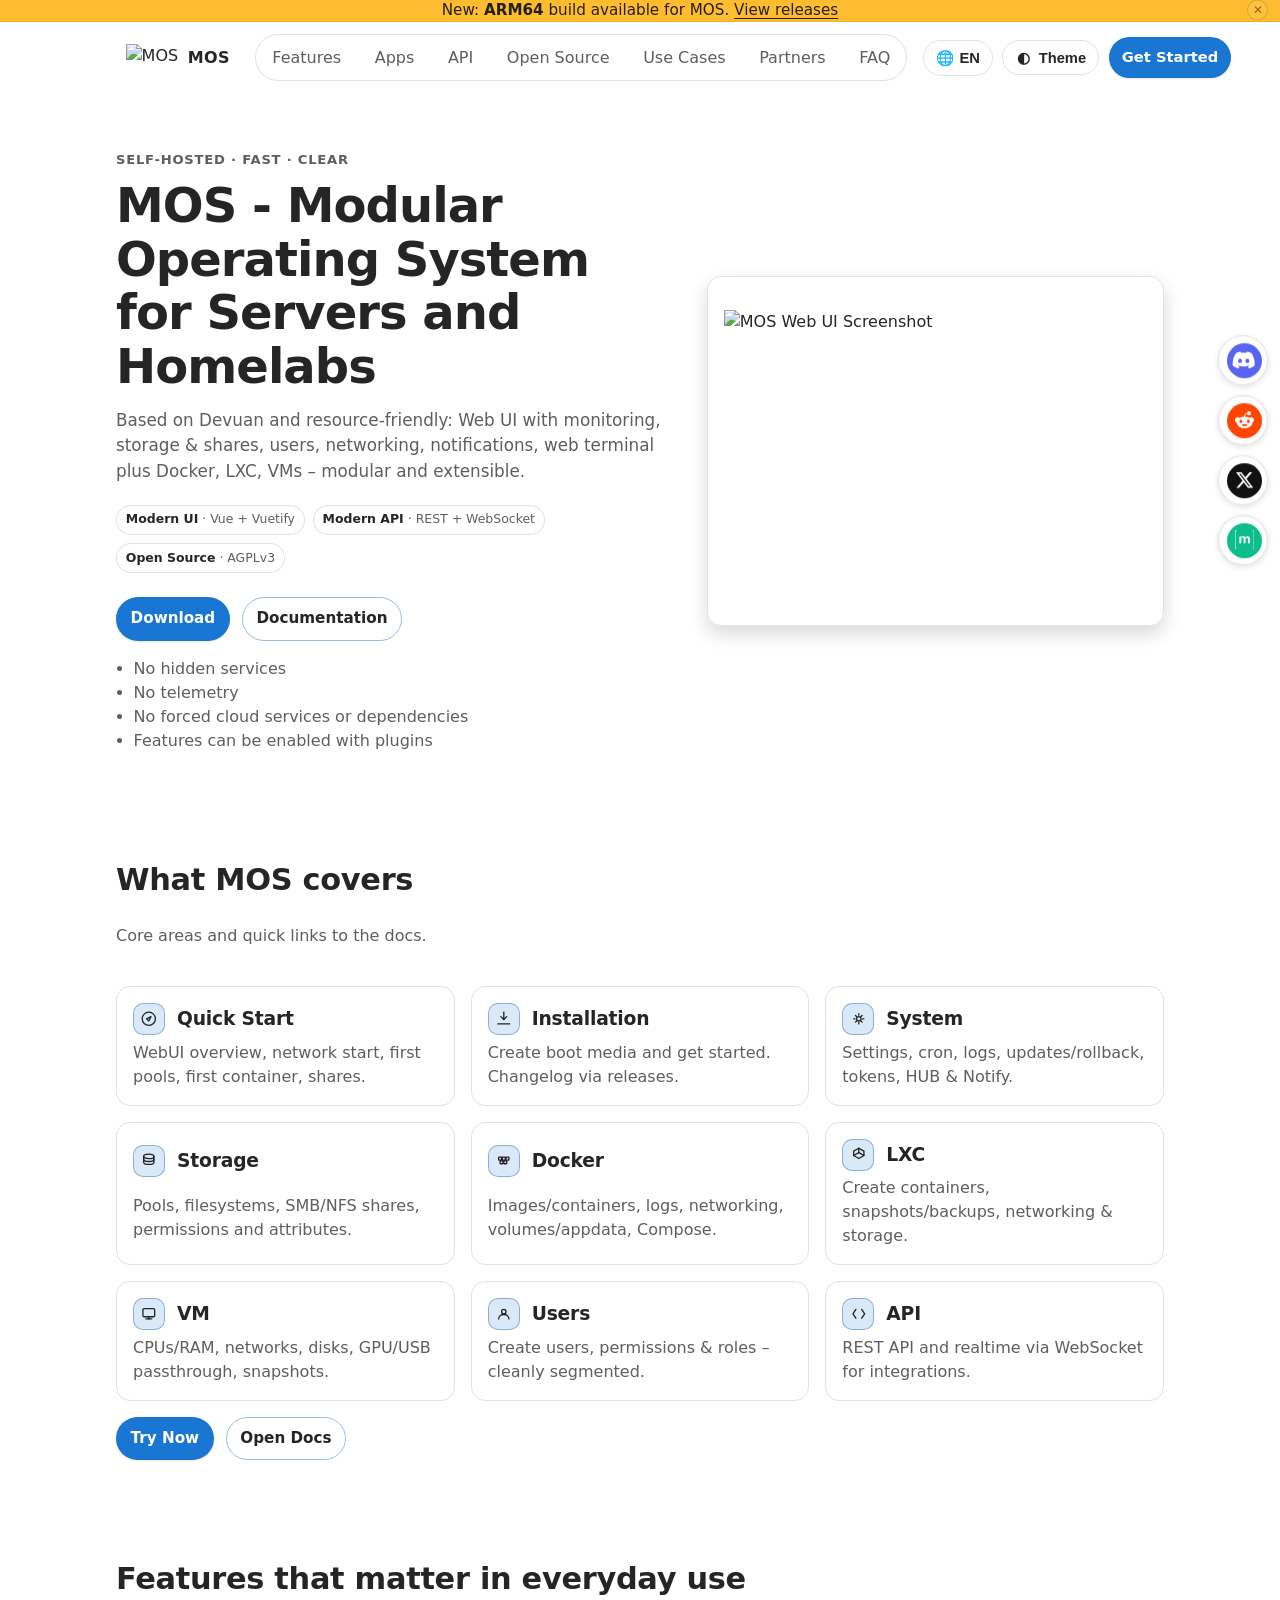
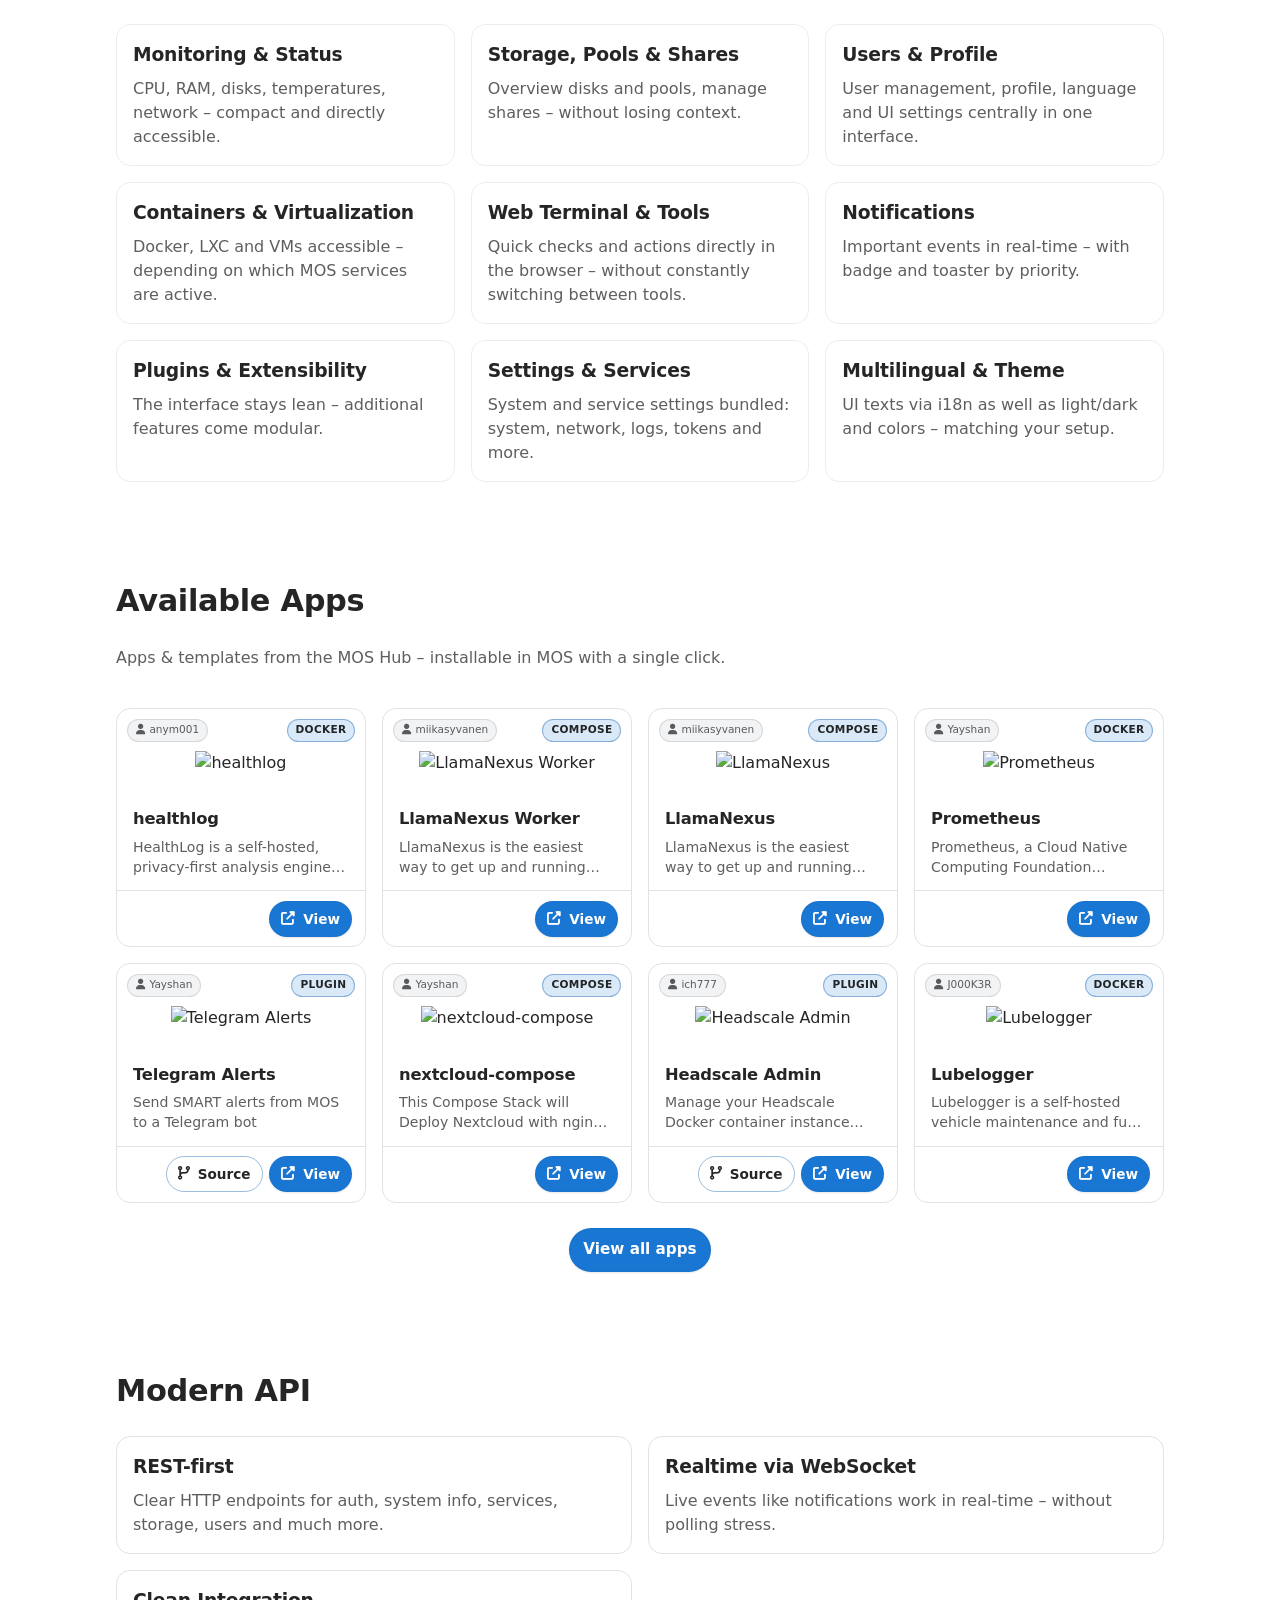
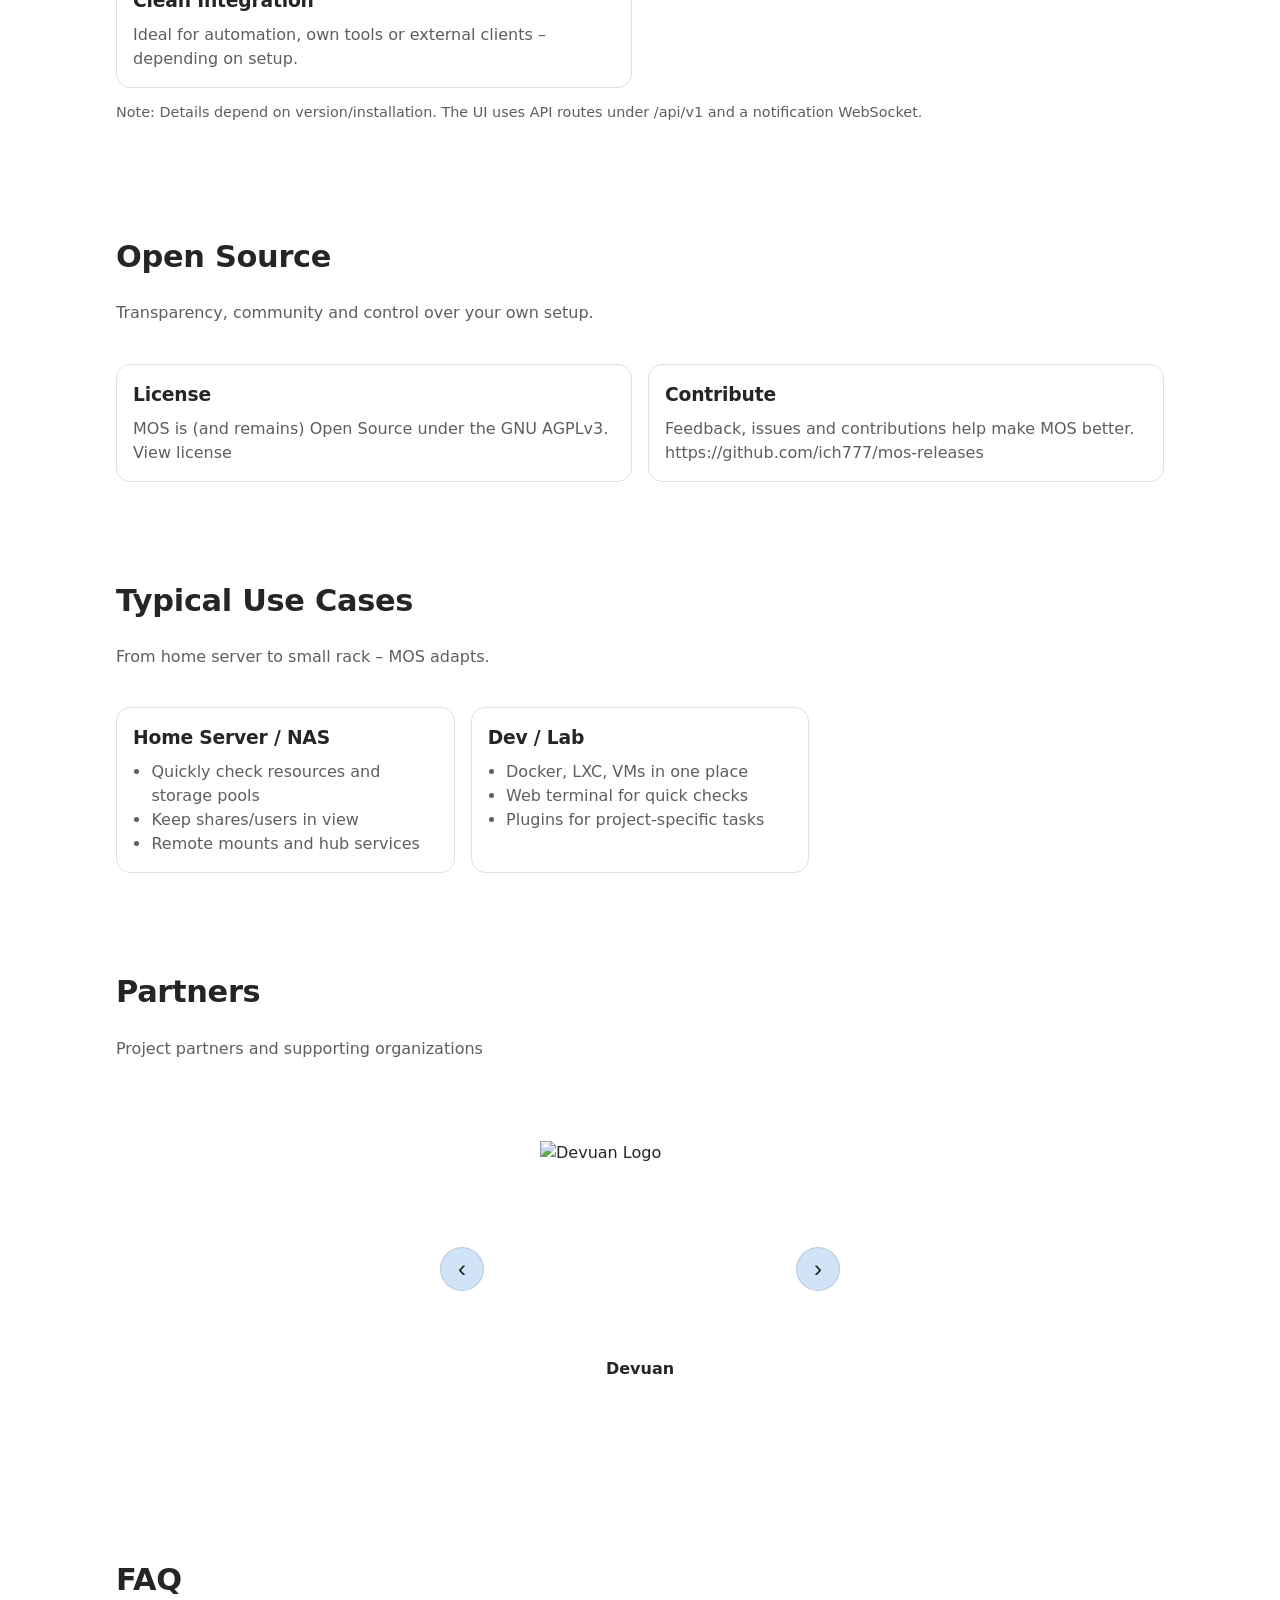
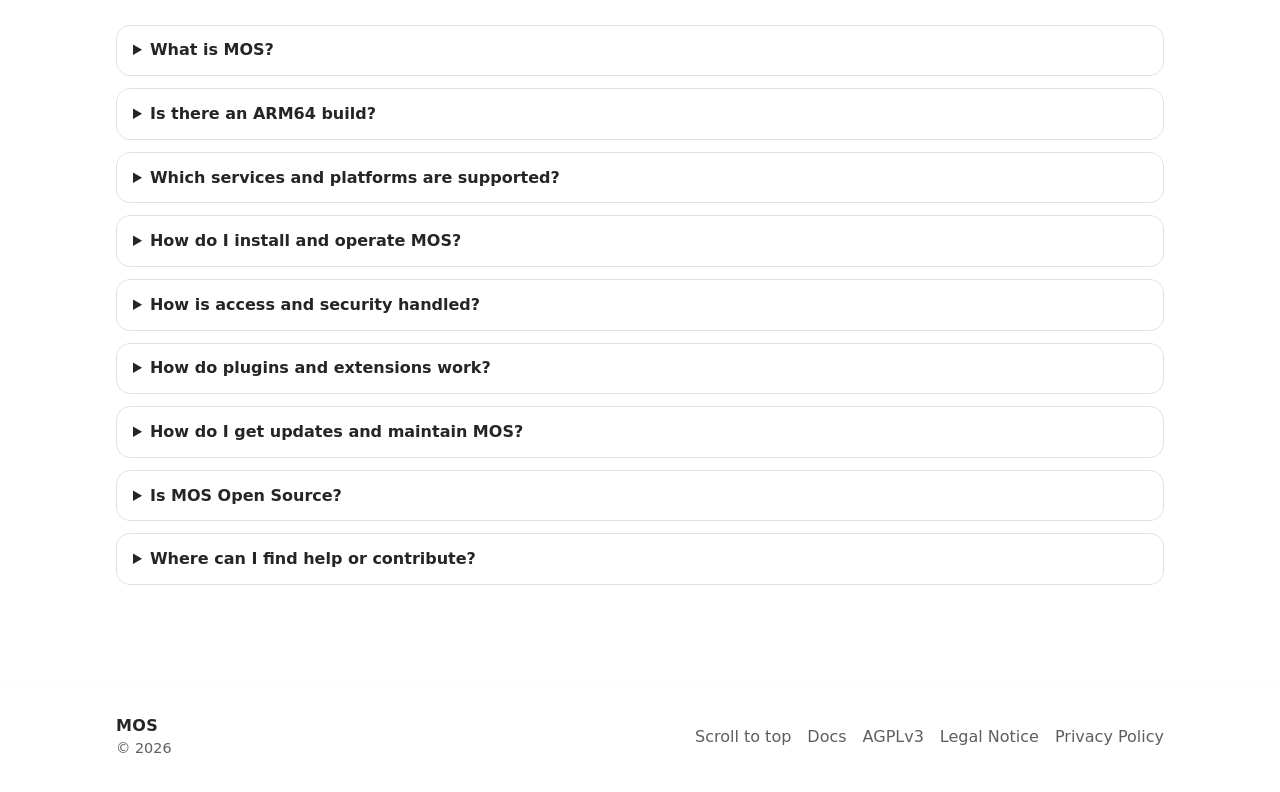
==== index.html @ a5c7afd1 "Add files via upload" ====
<!doctype html>
<html lang="de">
  <head>
    <meta charset="UTF-8" />
    <meta name="viewport" content="width=device-width, initial-scale=1" />
    <meta name="color-scheme" content="light dark" />

    <title data-i18n="meta.title">MOS – Modulares Betriebssystem für Server und Homelabs</title>
    <meta
      name="description"
      data-i18n-content="meta.description"
      content="MOS ist eine moderne Web-Oberfläche für Monitoring, Storage/Shares, Benutzer, Services, Docker, LXC, VMs, Plugins, Benachrichtigungen und Systemeinstellungen – schnell, übersichtlich und self-hosted."
    />

    <meta property="og:title" content="MOS" />
    <meta
      property="og:description"
      data-i18n-content="meta.ogDescription"
      content="Moderne Web-Oberfläche für Monitoring, Storage/Shares, Benutzer, Services, Docker, LXC, VMs, Plugins, Benachrichtigungen und Settings."
    />
    <meta property="og:type" content="website" />

    <link id="favicon" rel="icon" type="image/png" href="./assets/mos-black_square.png" />
    <link id="apple-touch-icon" rel="apple-touch-icon" href="./assets/mos-black_square.png" />

    <script>
      (function () {
        try {
          const p = window.location.pathname;
          const last = p.split('/').filter(Boolean).slice(-1)[0] || '';
          const looksLikeFile = last.includes('.');
          if (!looksLikeFile && !p.endsWith('/')) {
            window.location.replace(p + '/' + window.location.search + window.location.hash);
          }
        } catch {}
      })();
    </script>

    <link rel="stylesheet" href="./styles.css?v=2026-04-19-4" />
    <link rel="stylesheet" href="https://cdnjs.cloudflare.com/ajax/libs/font-awesome/6.5.2/css/all.min.css" />
    <script src="./translations.js?v=2026-04-19-5"></script>
    <script defer src="./script.js?v=2026-04-19-5"></script>
    <script defer src="./apps.js?v=2026-04-19-5"></script>
  </head>
  <body>
    <a class="skip-link" href="#main" data-i18n="skipLink">Zum Inhalt springen</a>

    <header class="site-header" role="banner">
      <div class="info-bar" role="note" data-dismissible-info-bar>
        <div class="container info-bar__inner">
          <p class="info-bar__text" data-i18n-html="announcement.arm64.html">
            Neu: <strong>ARM64</strong> Build für MOS verfügbar. <a href="https://github.com/ich777/mos-releases/releases" target="_blank" rel="noopener">Zu den Releases</a>
          </p>
        </div>
        <button class="info-bar__close" type="button" data-action="close-info-bar" aria-label="Hinweis schließen" title="Schließen">
          <span aria-hidden="true">✕</span>
        </button>
      </div>

      <div class="container header-inner">
        <a class="brand" href="#top" aria-label="MOS Start">
          <span class="brand-mark" aria-hidden="true">
            <img
              class="brand-logo"
              data-logo
              data-light="./assets/mos-black.png"
              data-dark="./assets/mos-white.png"
              src="./assets/mos-white.png"
              data-i18n-alt="brand.alt"
              alt="MOS"
              height="28"
              style="height: 28px; width: auto"
              decoding="async"
            />
          </span>
          <span class="brand-text">MOS</span>
        </a>

        <nav class="nav" data-i18n-aria-label="nav.ariaLabel" aria-label="Hauptnavigation">
          <a class="nav-link" href="#features" data-i18n="nav.features">Features</a>
          <a class="nav-link" href="./apps.html" target="_blank" rel="noopener" data-i18n="nav.apps">Apps</a>
          <a class="nav-link" href="#api" data-i18n="nav.api">API</a>
          <a class="nav-link" href="#opensource" data-i18n="nav.opensource">Open Source</a>
          <a class="nav-link" href="#usecases" data-i18n="nav.usecases">Use Cases</a>
          <a class="nav-link" href="#partners" data-i18n="nav.partners">Partners</a>
          <a class="nav-link" href="#faq" data-i18n="nav.faq">FAQ</a>
        </nav>

        <div class="header-actions">
          <button
            class="btn btn-ghost"
            type="button"
            data-action="toggle-language"
            data-i18n-aria-label="header.language.ariaLabel"
            data-i18n-title="header.language.title"
            aria-label="Sprache umschalten"
            title="Sprache"
          >
            <span class="icon" aria-hidden="true">🌐</span>
            <span class="hide-sm" data-i18n="header.language">DE</span>
          </button>
          <button
            class="btn btn-ghost"
            type="button"
            data-action="toggle-theme"
            data-i18n-aria-label="header.theme.ariaLabel"
            data-i18n-title="header.theme.title"
            aria-label="Theme umschalten"
            title="Theme"
          >
            <span class="icon" aria-hidden="true">◐</span>
            <span class="hide-sm" data-i18n="header.theme">Theme</span>
          </button>
          <a class="btn btn-primary" href="https://docs.mos-official.net" target="_blank" rel="noopener" data-i18n="header.getStarted">Loslegen</a>
        </div>
      </div>
    </header>

    <aside class="social-tabs" data-i18n-aria-label="social.ariaLabel" aria-label="Social Links">
      <a
        class="social-tab social-tab--discord"
        href="https://discord.com/invite/fcTMbuygTV"
        target="_blank"
        rel="noopener"
        data-i18n-aria-label="social.discord.ariaLabel"
        data-i18n-title="social.discord.title"
        aria-label="Discord öffnen"
        title="Discord"
      >
        <span class="social-tab__icon" aria-hidden="true"><i class="fa-brands fa-discord" aria-hidden="true"></i></span>
        <span class="social-tab__label" data-i18n="social.discord.label">Discord</span>
      </a>

      <a
        class="social-tab social-tab--reddit"
        href="https://www.reddit.com/r/MOS_official_net/"
        target="_blank"
        rel="noopener"
        data-i18n-aria-label="social.reddit.ariaLabel"
        data-i18n-title="social.reddit.title"
        aria-label="Reddit öffnen"
        title="Reddit"
      >
        <span class="social-tab__icon" aria-hidden="true"><i class="fa-brands fa-reddit-alien" aria-hidden="true"></i></span>
        <span class="social-tab__label" data-i18n="social.reddit.label">Reddit</span>
      </a>

      <a
        class="social-tab social-tab--x"
        href="https://x.com/mos_offi"
        target="_blank"
        rel="noopener"
        data-i18n-aria-label="social.x.ariaLabel"
        data-i18n-title="social.x.title"
        aria-label="X öffnen"
        title="X"
      >
        <span class="social-tab__icon" aria-hidden="true"><i class="fa-brands fa-x-twitter" aria-hidden="true"></i></span>
        <span class="social-tab__label" data-i18n="social.x.label">X</span>
      </a>
      <a
        class="social-tab social-tab--matrix"
        href="https://matrix.to/#/#mos_official:matrix.org"
        target="_blank"
        rel="noopener"
        data-i18n-aria-label="social.matrix.ariaLabel"
        data-i18n-title="social.matrix.title"
        aria-label="Matrix öffnen"
        title="Matrix"
      >
        <span class="social-tab__icon" aria-hidden="true"><svg xmlns="http://www.w3.org/2000/svg" viewBox="0 0 24 24" width="1em" height="1em" fill="currentColor" aria-hidden="true"><path d="M.632.55v22.9H2.28V24H0V0h2.28v.55zm7.043 7.26v1.157h.033a3.3 3.3 0 0 1 1.117-1.024c.433-.245.936-.365 1.5-.365q.81.002 1.481.314c.448.208.785.582 1.02 1.108q.382-.562 1.034-.992q.651-.43 1.546-.43q.679 0 1.26.167c.388.11.716.286.993.53c.276.245.489.559.646.951q.229.587.23 1.417v5.728h-2.349V11.52q0-.43-.032-.812a1.8 1.8 0 0 0-.18-.66a1.1 1.1 0 0 0-.438-.448q-.292-.165-.785-.166q-.498 0-.803.189a1.4 1.4 0 0 0-.48.499a2 2 0 0 0-.231.696a6 6 0 0 0-.06.785v4.768h-2.35v-4.8q.002-.38-.018-.752a2.1 2.1 0 0 0-.143-.688a1.05 1.05 0 0 0-.415-.503c-.194-.125-.476-.19-.854-.19q-.168 0-.439.074c-.18.051-.36.143-.53.282a1.64 1.64 0 0 0-.439.595q-.18.39-.18 1.02v4.966H5.46V7.81zm15.693 15.64V.55H21.72V0H24v24h-2.28v-.55z"/></svg></span>
        <span class="social-tab__label" data-i18n="social.matrix.label">Matrix</span>
      </a>      
    </aside>

    <main id="main" class="main" role="main">
      <section id="top" class="hero">
        <div class="container hero-grid">
          <div class="hero-copy">
            <p class="kicker" data-i18n="hero.kicker">Self-hosted · Schnell · Übersichtlich</p>

            <h1 data-i18n="hero.title">MOS – Modulares Betriebssystem für Server und Homelabs</h1>

            <p class="lead" data-i18n="hero.lead">
              Devuan‑basiert und ressourcenschonend: Web‑UI mit Monitoring, Storage &amp; Shares, Users, Netzwerk, Benachrichtigungen, Webterminal sowie Docker, LXC, VMs – modular erweiterbar.
            </p>

            <div class="chips" aria-label="Kernpunkte">
              <span class="chip">
                <strong data-i18n="hero.chip1.strong">Modernes UI</strong>
                ·
                <span data-i18n="hero.chip1.text">Vue + Vuetify</span>
              </span>
              <span class="chip">
                <strong data-i18n="hero.chip2.strong">Modernes API</strong>
                ·
                <span data-i18n="hero.chip2.text">REST + WebSocket</span>
              </span>
              <span class="chip">
                <strong data-i18n="hero.chip3.strong">Open Source</strong>
                ·
                <span data-i18n="hero.chip3.text">AGPLv3</span>
              </span>
            </div>

            <div class="hero-actions" id="cta">
              <a class="btn btn-primary" href="https://github.com/ich777/mos-releases/releases" target="_blank" rel="noopener" data-i18n="hero.download">Download</a>
              <a class="btn btn-secondary" href="https://docs.mos-official.net" target="_blank" rel="noopener" data-i18n="hero.docs">Dokumentation</a>
            </div>

            <ul class="hero-bullets" aria-label="Kurzvorteile">
              <li data-i18n="hero.bullet1">Keine versteckten Services</li>
              <li data-i18n="hero.bullet2">Keine Telemetrie</li>
              <li data-i18n="hero.bullet3">Keine erzwungenen Cloud Services oder Abhängigkeiten</li>
              <li data-i18n="hero.bullet4">Funktionen können auf Wunsch mit Plugins aktiviert werden</li>
            </ul>
          </div>

          <div class="hero-card" aria-label="Vorschau">
            <img
              id="mos-screenshot-thumb"
              data-screenshot
              data-light="./assets/dashboard_light.png"
              data-dark="./assets/dashboard_dark.png"
              src="./assets/dashboard_light.png"
              data-i18n-alt="hero.screenshot.alt"
              alt="MOS Web UI Screenshot"
              width="450"
              height="300"
              decoding="async"
              style="cursor: pointer; max-width: 100%; height: auto"
            />
          </div>

          <!-- simple lightbox -->
          <div
            id="mos-lightbox"
            role="dialog"
            aria-modal="true"
            aria-hidden="true"
            style="display: none; position: fixed; inset: 0; background: rgba(0, 0, 0, 0.85); align-items: center; justify-content: center; padding: 2rem; z-index: 9999"
          >
            <button
              id="mos-lightbox-close"
              data-i18n-aria-label="lightbox.close"
              aria-label="Schließen"
              style="position: absolute; right: 1rem; top: 1rem; background: transparent; border: none; color: #fff; font-size: 1.5rem; cursor: pointer"
            >
              ✕
            </button>
            <img
              id="mos-screenshot-full"
              data-screenshot
              data-light="./assets/dashboard_light.png"
              data-dark="./assets/dashboard_dark.png"
              src="./assets/dashboard_light.png"
              data-i18n-alt="lightbox.imageAlt"
              alt="MOS Web UI Screenshot vergrößert"
              style="max-width: 100%; max-height: 100%; box-shadow: 0 10px 30px rgba(0, 0, 0, 0.5)"
            />
          </div>

          <script>
            (function () {
              const thumb = document.getElementById('mos-screenshot-thumb');
              const lb = document.getElementById('mos-lightbox');
              const close = document.getElementById('mos-lightbox-close');
              if (!thumb || !lb) return;
              function open() {
                lb.style.display = 'flex';
                lb.setAttribute('aria-hidden', 'false');
                document.body.style.overflow = 'hidden';
              }
              function closeLB() {
                lb.style.display = 'none';
                lb.setAttribute('aria-hidden', 'true');
                document.body.style.overflow = '';
              }
              thumb.addEventListener('click', open);
              close.addEventListener('click', closeLB);
              lb.addEventListener('click', (e) => {
                if (e.target === lb) closeLB();
              });
              document.addEventListener('keydown', (e) => {
                if (e.key === 'Escape' && lb.style.display === 'flex') closeLB();
              });
            })();
          </script>
        </div>
      </section>

      <!-- Highlights: kurze Übersicht der Bereiche -->
      <section id="highlights" class="section section-alt">
        <div class="container">
          <div class="section-head">
            <h2 data-i18n="highlights.title">Was MOS abdeckt</h2>
            <p class="muted" data-i18n="highlights.subtitle">Kernbereiche und Schnellzugriffe in die Doku.</p>
          </div>

          <div class="grid highlights">
            <a class="card link" href="https://docs.mos-official.net/docs/Quick-Start/WebUI-Overview" target="_blank" rel="noopener">
              <div class="icon-badge" aria-hidden="true">
                <svg viewBox="0 0 24 24" fill="none" stroke="currentColor" stroke-width="1.8" stroke-linecap="round" stroke-linejoin="round" aria-hidden="true">
                  <circle cx="12" cy="12" r="9" />
                  <path d="M15 9l-3 6-3-3 6-3z" />
                </svg>
              </div>
              <h3 data-i18n="highlights.quickStart.title">Quick Start</h3>
              <p data-i18n="highlights.quickStart.text">WebUI‑Überblick, Netzwerkstart, erste Pools, erster Container, Shares.</p>
            </a>
            <a class="card link" href="https://docs.mos-official.net/docs/Installation/Create-Bootable-Media" target="_blank" rel="noopener">
              <div class="icon-badge" aria-hidden="true">
                <svg viewBox="0 0 24 24" fill="none" stroke="currentColor" stroke-width="1.8" stroke-linecap="round" stroke-linejoin="round" aria-hidden="true">
                  <path d="M12 3v10" />
                  <path d="M8 9l4 4 4-4" />
                  <path d="M4 19h16" />
                </svg>
              </div>
              <h3 data-i18n="highlights.installation.title">Installation</h3>
              <p data-i18n="highlights.installation.text">Boot‑Medium erstellen und loslegen. Changelog via Releases.</p>
            </a>
            <a class="card link" href="https://docs.mos-official.net/docs/System-Management/System-Configuration/System-Settings" target="_blank" rel="noopener">
              <div class="icon-badge" aria-hidden="true">
                <svg viewBox="0 0 24 24" fill="none" stroke="currentColor" stroke-width="1.8" stroke-linecap="round" stroke-linejoin="round" aria-hidden="true">
                  <circle cx="12" cy="12" r="3" />
                  <path d="M12 5v2M12 17v2M5 12h2M17 12h2M7.5 7.5l1.4 1.4M15.1 15.1l1.4 1.4M16.5 7.5l-1.4 1.4M8.9 15.1l-1.4 1.4" />
                </svg>
              </div>
              <h3 data-i18n="highlights.system.title">System</h3>
              <p data-i18n="highlights.system.text">Settings, Cron, Logs, Updates/Rollback, Tokens, HUB &amp; Notify.</p>
            </a>
            <a class="card link" href="https://docs.mos-official.net/docs/Quick-Start/Create-Storage-Pool" target="_blank" rel="noopener">
              <div class="icon-badge" aria-hidden="true">
                <svg viewBox="0 0 24 24" fill="none" stroke="currentColor" stroke-width="1.8" stroke-linecap="round" stroke-linejoin="round" aria-hidden="true">
                  <ellipse cx="12" cy="6" rx="7" ry="3" />
                  <path d="M5 6v8c0 1.7 3.1 3 7 3s7-1.3 7-3V6" />
                  <path d="M5 10c0 1.7 3.1 3 7 3s7-1.3 7-3" />
                </svg>
              </div>
              <h3 data-i18n="highlights.storage.title">Storage</h3>
              <p data-i18n="highlights.storage.text">Pools, Filesystems, SMB/NFS‑Shares, Rechte und Attribute.</p>
            </a>
            <a class="card link" href="https://docs.mos-official.net/docs/Virtualization/Docker-Service" target="_blank" rel="noopener">
              <div class="icon-badge" aria-hidden="true">
                <svg viewBox="0 0 24 24" fill="none" stroke="currentColor" stroke-width="1.8" stroke-linecap="round" stroke-linejoin="round" aria-hidden="true">
                  <rect x="5" y="7" width="4" height="4" rx="0.5" />
                  <rect x="10" y="7" width="4" height="4" rx="0.5" />
                  <rect x="15" y="7" width="4" height="4" rx="0.5" />
                  <rect x="7" y="12" width="4" height="4" rx="0.5" />
                  <rect x="12" y="12" width="4" height="4" rx="0.5" />
                </svg>
              </div>
              <h3 data-i18n="highlights.docker.title">Docker</h3>
              <p data-i18n="highlights.docker.text">Images/Container, Logs, Netzwerke, Volumes/Appdata, Compose.</p>
            </a>
            <a class="card link" href="https://docs.mos-official.net/docs/Virtualization/LXC-Service" target="_blank" rel="noopener">
              <div class="icon-badge" aria-hidden="true">
                <svg viewBox="0 0 24 24" fill="none" stroke="currentColor" stroke-width="1.8" stroke-linecap="round" stroke-linejoin="round" aria-hidden="true">
                  <path d="M12 3l7 4v6l-7 4-7-4V7l7-4z" />
                  <path d="M12 3v6l7 4" />
                  <path d="M12 9L5 13" />
                </svg>
              </div>
              <h3 data-i18n="highlights.lxc.title">LXC</h3>
              <p data-i18n="highlights.lxc.text">Container anlegen, Snapshots/Backups, Netzwerk &amp; Storage.</p>
            </a>
            <a class="card link" href="https://docs.mos-official.net/docs/Virtualization/VM-Service" target="_blank" rel="noopener">
              <div class="icon-badge" aria-hidden="true">
                <svg viewBox="0 0 24 24" fill="none" stroke="currentColor" stroke-width="1.8" stroke-linecap="round" stroke-linejoin="round" aria-hidden="true">
                  <rect x="4" y="5" width="16" height="11" rx="1.5" />
                  <path d="M8 19h8" />
                  <path d="M12 16v3" />
                </svg>
              </div>
              <h3 data-i18n="highlights.vm.title">VM</h3>
              <p data-i18n="highlights.vm.text">CPUs/RAM, Netzwerke, Disks, GPU/USB‑Passthrough, Snapshots.</p>
            </a>
            <a class="card link" href="https://docs.mos-official.net/docs/User-Management/Users" target="_blank" rel="noopener">
              <div class="icon-badge" aria-hidden="true">
                <svg viewBox="0 0 24 24" fill="none" stroke="currentColor" stroke-width="1.8" stroke-linecap="round" stroke-linejoin="round" aria-hidden="true">
                  <circle cx="12" cy="9" r="3" />
                  <path d="M5 19c0-3.3 3.1-6 7-6s7 2.7 7 6" />
                </svg>
              </div>
              <h3 data-i18n="highlights.users.title">Users</h3>
              <p data-i18n="highlights.users.text">Benutzer erstellen, Rechte &amp; Rollen – sauber segmentiert.</p>
            </a>
            <a class="card link" href="https://docs.mos-official.net/docs/API/MOS-API-Overview" target="_blank" rel="noopener">
              <div class="icon-badge" aria-hidden="true">
                <svg viewBox="0 0 24 24" fill="none" stroke="currentColor" stroke-width="1.8" stroke-linecap="round" stroke-linejoin="round" aria-hidden="true">
                  <path d="M8 6L4 12l4 6" />
                  <path d="M16 6l4 6-4 6" />
                </svg>
              </div>
              <h3 data-i18n="highlights.api.title">API</h3>
              <p data-i18n="highlights.api.text">REST‑API und Realtime via WebSocket für Integrationen.</p>
            </a>
          </div>

          <div class="cta-bar">
            <a class="btn btn-primary" href="https://github.com/ich777/mos-releases/releases" target="_blank" rel="noopener" data-i18n="highlights.cta.try">Jetzt testen</a>
            <a class="btn btn-secondary" href="https://docs.mos-official.net" target="_blank" rel="noopener" data-i18n="highlights.cta.docs">Zur Doku</a>
          </div>
        </div>
      </section>

      <section id="features" class="section">
        <div class="container">
          <div class="section-head">
            <h2 data-i18n="section.features.title">Features, die im Alltag zählen</h2>
          </div>

          <div class="grid cards">
            <article class="card">
              <h3 data-i18n="features.monitoring.title">Monitoring & Status</h3>
              <p data-i18n="features.monitoring.text">CPU, RAM, Disks, Temperaturen, Netz – kompakt und direkt erreichbar.</p>
            </article>
            <article class="card">
              <h3 data-i18n="features.storage.title">Storage, Pools & Shares</h3>
              <p data-i18n="features.storage.text">Disks und Pools überblicken, Shares verwalten – ohne den Kontext zu verlieren.</p>
            </article>
            <article class="card">
              <h3 data-i18n="features.users.title">Benutzer & Profil</h3>
              <p data-i18n="features.users.text">Benutzerverwaltung, Profil, Sprache und UI-Einstellungen zentral in einer Oberfläche.</p>
            </article>
            <article class="card">
              <h3 data-i18n="features.containers.title">Container & Virtualisierung</h3>
              <p data-i18n="features.containers.text">Docker, LXC und VMs im Zugriff – abhängig davon, welche MOS-Services aktiv sind.</p>
            </article>
            <article class="card">
              <h3 data-i18n="features.terminal.title">Webterminal & Tools</h3>
              <p data-i18n="features.terminal.text">Schnelle Checks und Aktionen direkt im Browser – ohne ständig zwischen Tools zu wechseln.</p>
            </article>
            <article class="card">
              <h3 data-i18n="features.notifications.title">Benachrichtigungen</h3>
              <p data-i18n="features.notifications.text">Wichtige Events in Echtzeit – mit Badge und Toaster nach Priorität.</p>
            </article>
            <article class="card">
              <h3 data-i18n="features.plugins.title">Plugins & Erweiterbarkeit</h3>
              <p data-i18n="features.plugins.text">Die Oberfläche bleibt schlank – zusätzliche Funktionen kommen modular dazu.</p>
            </article>
            <article class="card">
              <h3 data-i18n="features.settings.title">Settings & Services</h3>
              <p data-i18n="features.settings.text">System- und Service-Einstellungen gebündelt: System, Netzwerk, Logs, Token und mehr.</p>
            </article>
            <article class="card">
              <h3 data-i18n="features.i18n.title">Mehrsprachig & Theme</h3>
              <p data-i18n="features.i18n.text">UI-Texte per i18n sowie Hell/Dunkel und Farben – passend zu deinem Setup.</p>
            </article>
          </div>
        </div>
      </section>

      <section id="apps" class="section section-alt">
        <div class="container">
          <div class="section-head">
            <h2 data-i18n="apps.title">Verfügbare Apps</h2>
            <p class="muted" data-i18n="apps.subtitle">Apps &amp; Templates aus dem MOS Hub – mit einem Klick in MOS installierbar.</p>
          </div>

          <div id="apps-status" class="apps-status" data-i18n="apps.loading">Lade Apps…</div>
          <div id="apps-grid" class="apps-grid" data-limit="8" hidden></div>

          <div class="apps-teaser-actions">
            <a class="btn btn-primary" href="./apps.html" target="_blank" rel="noopener" data-i18n="apps.viewAll">Alle Apps ansehen</a>
          </div>
        </div>
      </section>

      <section id="api" class="section">
        <div class="container">
          <div class="section-head">
            <h2 data-i18n="section.api.title">Modernes API</h2>
          </div>

          <div class="grid two">
            <div class="panel">
              <h3 data-i18n="api.rest.title">REST-first</h3>
              <p data-i18n="api.rest.text">Klare HTTP-Endpoints für Auth, Systeminfos, Services, Storage, User und vielem mehr.</p>
            </div>
            <div class="panel">
              <h3 data-i18n="api.websocket.title">Realtime per WebSocket</h3>
              <p data-i18n="api.websocket.text">Live-Events wie Notifications funktionieren in Echtzeit – ohne Polling-Stress.</p>
            </div>
            <div class="panel">
              <h3 data-i18n="api.integration.title">Saubere Integration</h3>
              <p data-i18n="api.integration.text">Ideal für Automationen, eigene Tools oder externe Clients – je nach Setup.</p>
            </div>
          </div>

          <p class="muted small" style="margin-top: 0.9rem" data-i18n="api.note">
            Hinweis: Details hängen von Version/Installation ab. Die UI nutzt API-Routen unter
            <code>/api/v1</code>
            und einen Notification-WebSocket.
          </p>
        </div>
      </section>

      <section id="opensource" class="section section-alt">
        <div class="container">
          <div class="section-head">
            <h2 data-i18n="section.opensource.title">Open Source</h2>
            <p class="muted" data-i18n="section.opensource.subtitle">Transparenz, Community und Kontrolle über dein eigenes Setup.</p>
          </div>

          <div class="grid two">
            <div class="panel">
              <h3 data-i18n="opensource.license.title">Lizenz</h3>
              <p>
                <span data-i18n="opensource.license.text">MOS ist (und bleibt) Open Source und steht unter der GNU AGPLv3.</span>
                <a href="https://github.com/ich777/mos-frontend/blob/master/LICENSE" data-i18n="opensource.license.link">Lizenz anzeigen</a>
              </p>
            </div>
            <div class="panel">
              <h3 data-i18n="opensource.contribute.title">Mitmachen</h3>
              <p>
                <span data-i18n="opensource.contribute.text">Feedback, Issues und Beiträge helfen, MOS besser zu machen.</span>
                <a href="https://github.com/ich777/mos-releases" target="_blank" rel="noopener">https://github.com/ich777/mos-releases</a>
              </p>
            </div>
          </div>
        </div>
      </section>

      <section id="usecases" class="section section-alt">
        <div class="container">
          <div class="section-head">
            <h2 data-i18n="section.usecases.title">Typische Use Cases</h2>
            <p class="muted" data-i18n="section.usecases.subtitle">Von Homeserver bis kleines Rack – MOS passt sich an.</p>
          </div>

          <div class="grid three">
            <div class="panel">
              <h3 data-i18n="usecases.nas.title">Homeserver / NAS</h3>
              <ul class="list">
                <li data-i18n="usecases.nas.item1">Ressourcen und Speicherpools schnell prüfen</li>
                <li data-i18n="usecases.nas.item2">Shares/Users im Blick behalten</li>
                <li data-i18n="usecases.nas.item3">Remote Mounts und Hub-Services</li>
              </ul>
            </div>
            <div class="panel">
              <h3 data-i18n="usecases.dev.title">Dev / Lab</h3>
              <ul class="list">
                <li data-i18n="usecases.dev.item1">Docker, LXC, VMs an einem Ort</li>
                <li data-i18n="usecases.dev.item2">Webterminal für schnelle Checks</li>
                <li data-i18n="usecases.dev.item3">Plugins für projektspezifische Aufgaben</li>
              </ul>
            </div>
          </div>
        </div>
      </section>

      <section id="partners" class="section">
        <div class="container">
          <div class="section-head">
            <h2 data-i18n="section.partners.title">Partners</h2>
            <p class="muted" data-i18n="section.partners.subtitle">Projektpartner und unterstützende Organisationen</p>
          </div>

          <div class="carousel-wrapper">
            <div class="carousel" role="region" aria-label="Partner-Logos">
              <div class="carousel-container">
                <div class="carousel-item">
                  <img 
                    src="./assets/devuan-logo.png" 
                    alt="Devuan Logo" 
                    width="200" 
                    height="200"
                    decoding="async"
                  />
                  <p class="carousel-label" data-i18n="partners.devuan">Devuan</p>
                </div>
                <div class="carousel-item">
                  <img 
                    src="./assets/weblate-logo.png" 
                    alt="Weblate Logo" 
                    width="200" 
                    height="200"
                    decoding="async"
                  />
                  <p class="carousel-label" data-i18n="partners.weblate">Weblate</p>
                </div>
              </div>
            </div>
            <button class="carousel-btn carousel-btn--prev" data-action="carousel-prev" aria-label="Vorheriges Partner-Logo">
              <span aria-hidden="true">‹</span>
            </button>
            <button class="carousel-btn carousel-btn--next" data-action="carousel-next" aria-label="Nächstes Partner-Logo">
              <span aria-hidden="true">›</span>
            </button>
          </div>
        </div>
      </section>

      <section id="faq" class="section section-alt">
        <div class="container">
          <div class="section-head">
            <h2 data-i18n="section.faq.title">FAQ</h2>
          </div>

          <div class="faq">
            <details>
              <summary data-i18n="faq.what.title">Was ist MOS?</summary>
              <p data-i18n-html="faq.what.text">
                MOS ist eine webbasierte Verwaltungsoberfläche für Server/Systeme: Monitoring, Storage, Benutzerverwaltung, Services, Container/VMs, Notifications und Tools – als Client zur MOS-API.
              </p>
            </details>
            <details>
              <summary data-i18n="faq.arm64.title">Gibt es einen ARM64 Build?</summary>
              <p data-i18n="faq.arm64.text">Ja — ARM64 Builds sind verfügbar, aber aktuell noch experimentell.</p>
            </details>
            <details>
              <summary data-i18n="faq.services.title">Welche Dienste und Plattformen werden unterstützt?</summary>
              <p data-i18n-html="faq.services.text">
                MOS ist service‑orientiert: Dashboard, Disks/Pools/Shares, Users, Docker, LXC, VM, Webterminal und optionale Module (z.B. Hub/Remote Mounting). Sichtbarkeit richtet sich nach aktiven
                Services.
              </p>
            </details>
            <details>
              <summary data-i18n="faq.install.title">Wie installiere und betreibe ich MOS?</summary>
              <p data-i18n-html="faq.install.text">
                Übliche Deploys laufen als Web‑UI hinter HTTPS / Reverse Proxy. Die UI selbst ist statisch; sie kommuniziert mit einer MOS‑Backend‑API (z. B. /api/v1) und einem Notification‑WebSocket.
              </p>
            </details>
            <details>
              <summary data-i18n="faq.security.title">Wie wird Zugriff und Sicherheit gehandhabt?</summary>
              <p data-i18n-html="faq.security.text">
                Auth erfolgt tokenbasiert; Betrieb hinter TLS und Reverse Proxy wird empfohlen. Prinzipien: Least Privilege, regelmäßige Updates und Monitoring von Logs/Notifications.
              </p>
            </details>
            <details>
              <summary data-i18n="faq.plugins.title">Wie funktionieren Plugins und Erweiterungen?</summary>
              <p data-i18n-html="faq.plugins.text">Funktionen bleiben modular: Plugins erweitern Views und API‑Funktionen. Die UI zeigt nur registrierte/aktivierte Plugins und Module an.</p>
            </details>
            <details>
              <summary data-i18n="faq.updates.title">Wie bekomme ich Updates und pflege MOS?</summary>
              <p data-i18n-html="faq.updates.text">Updates betreffen Backend und UI getrennt. Folge dem Projekt‑Repo für Releases.</p>
            </details>
            <details>
              <summary data-i18n="faq.opensource.title">Ist MOS Open Source?</summary>
              <p data-i18n-html="faq.opensource.text">Ja, MOS ist (und bleibt) Open Source unter der GNU AGPLv3 (siehe LICENSE im Repo).</p>
            </details>
            <details>
              <summary data-i18n="faq.help.title">Wo finde ich Hilfe oder möchte beitragen?</summary>
              <p data-i18n-html="faq.help.text">
                Issues, PRs und Diskussionsbeiträge über das Projekt‑Repository; für Installationsfragen sind Readme/Docs und Community‑Kanäle die erste Anlaufstelle.
              </p>
            </details>
          </div>
        </div>
      </section>
    </main>

    <footer class="footer" role="contentinfo">
      <div class="container footer-inner">
        <div>
          <div class="footer-brand">MOS</div>
          <div class="muted small">
            ©
            <span data-year></span>
          </div>
        </div>
        <div class="footer-links">
          <a href="#top" data-action="scroll" data-i18n="footer.scrollTop">Nach oben</a>
          <a href="https://docs.mos-official.net" target="_blank" rel="noopener" data-i18n="footer.docs">Docs</a>
          <a href="https://github.com/ich777/mos-frontend/blob/master/LICENSE" data-i18n="footer.license">AGPLv3</a>
          <a href="#" data-action="open-imprint" data-i18n="footer.imprint">Impressum</a>
          <a href="#" data-action="open-privacy" data-i18n="footer.privacy">Datenschutz</a>
        </div>
      </div>
    </footer>

    <!-- Impressum Modal -->
    <div id="imprint-modal" class="legal-modal" role="dialog" aria-modal="true" aria-hidden="true" aria-labelledby="imprint-title">
      <div class="legal-modal-backdrop" data-action="close-modal"></div>
      <div class="legal-modal-content">
        <button class="legal-modal-close" data-action="close-modal" data-i18n-aria-label="modal.close" aria-label="Schließen">✕</button>
        <h2 id="imprint-title" data-i18n="imprint.title">Impressum</h2>
        <div class="legal-modal-body">
          <h3 data-i18n="imprint.responsible.title">Angaben gemäß § 5 TMG</h3>
          <p>
            <strong data-i18n="imprint.responsible.name">[Vor- und Nachname]</strong>
            <br />
            <span data-i18n="imprint.responsible.address">[Straße und Hausnummer]</span>
            <br />
            <span data-i18n="imprint.responsible.city">[PLZ und Ort]</span>
            <br />
            <span data-i18n="imprint.responsible.country">[Land]</span>
          </p>

          <h3 data-i18n="imprint.contact.title">Kontakt</h3>
          <p>
            <span data-i18n="imprint.contact.email">E-Mail: [deine@email.de]</span>
          </p>

          <h3 data-i18n="imprint.disclaimer.title">Haftungsausschluss</h3>
          <h4 data-i18n="imprint.disclaimer.content.title">Haftung für Inhalte</h4>
          <p data-i18n="imprint.disclaimer.content.text">
            Die Inhalte dieser Seite wurden mit größter Sorgfalt erstellt. Für die Richtigkeit, Vollständigkeit und Aktualität der Inhalte kann jedoch keine Gewähr übernommen werden.
          </p>

          <h4 data-i18n="imprint.disclaimer.links.title">Haftung für Links</h4>
          <p data-i18n="imprint.disclaimer.links.text">
            Diese Seite enthält Links zu externen Webseiten Dritter, auf deren Inhalte kein Einfluss besteht. Für die Inhalte der verlinkten Seiten ist stets der jeweilige Anbieter verantwortlich.
          </p>
        </div>
      </div>
    </div>

    <!-- Datenschutz Modal -->
    <div id="privacy-modal" class="legal-modal" role="dialog" aria-modal="true" aria-hidden="true" aria-labelledby="privacy-title">
      <div class="legal-modal-backdrop" data-action="close-modal"></div>
      <div class="legal-modal-content">
        <button class="legal-modal-close" data-action="close-modal" data-i18n-aria-label="modal.close" aria-label="Schließen">✕</button>
        <h2 id="privacy-title" data-i18n="privacy.title">Datenschutzerklärung</h2>
        <div class="legal-modal-body">
          <h3 data-i18n="privacy.overview.title">1. Datenschutz auf einen Blick</h3>
          <p data-i18n="privacy.overview.text">Diese Website erhebt keine personenbezogenen Daten, verwendet keine Cookies und setzt keine Tracking-Tools ein.</p>

          <h3 data-i18n="privacy.responsible.title">2. Verantwortlicher</h3>
          <p>
            <strong data-i18n="privacy.responsible.name">[Vor- und Nachname]</strong>
            <br />
            <span data-i18n="privacy.responsible.address">[Straße und Hausnummer]</span>
            <br />
            <span data-i18n="privacy.responsible.city">[PLZ und Ort]</span>
            <br />
            <span data-i18n="privacy.responsible.email">E-Mail: [deine@email.de]</span>
          </p>

          <h3 data-i18n="privacy.hosting.title">3. Hosting</h3>
          <p data-i18n="privacy.hosting.text">
            Diese Website wird selbst gehostet. Bei jedem Zugriff können technische Informationen in Server-Logfiles gespeichert werden (IP-Adresse, Zeitpunkt, aufgerufene Seite, Browser-Typ). Diese
            Daten dienen ausschließlich der Sicherheit und Fehleranalyse und werden nicht an Dritte weitergegeben. Die Verarbeitung erfolgt auf Grundlage von Art. 6 Abs. 1 lit. f DSGVO (berechtigtes
            Interesse an einem sicheren Betrieb der Website).
          </p>

          <h3 data-i18n="privacy.cloudflare.title">4. Cloudflare</h3>
          <p data-i18n="privacy.cloudflare.text">
            Diese Website nutzt Cloudflare (Cloudflare, Inc.) als Sicherheits- und Performance-Dienst. Dabei werden Verbindungsdaten (z.B. IP-Adresse) über Cloudflare-Server geleitet. Cloudflare ist
            ein US-Unternehmen, das DSGVO-konforme Standardvertragsklauseln (SCCs) und ein Data Processing Addendum (DPA) anbietet. Weitere Informationen:
            https://www.cloudflare.com/de-de/privacypolicy/
          </p>

          <h3 data-i18n="privacy.cookies.title">5. Cookies</h3>
          <p data-i18n="privacy.cookies.text">Diese Website verwendet keine Cookies.</p>

          <h3 data-i18n="privacy.localStorage.title">6. Lokale Speicherung</h3>
          <p data-i18n="privacy.localStorage.text">
            Diese Website speichert ausschließlich technisch notwendige Einstellungen (Theme- und Sprachpräferenz) im lokalen Speicher Ihres Browsers (localStorage). Diese Daten werden nicht an Server
            übertragen und können jederzeit durch Löschen der Browser-Daten entfernt werden.
          </p>

          <h3 data-i18n="privacy.external.title">7. Externe Links</h3>
          <p data-i18n="privacy.external.text">
            Diese Website enthält Links zu externen Websites (z.B. GitHub). Beim Anklicken dieser Links verlassen Sie diese Website. Für die Datenschutzpraktiken dieser externen Seiten sind deren
            jeweilige Betreiber verantwortlich.
          </p>

          <h3 data-i18n="privacy.rights.title">8. Ihre Rechte</h3>
          <p data-i18n="privacy.rights.text">
            Sie haben das Recht auf Auskunft, Berichtigung, Löschung und Einschränkung der Verarbeitung Ihrer personenbezogenen Daten sowie das Recht auf Datenübertragbarkeit. Bei Beschwerden können
            Sie sich an die zuständige Aufsichtsbehörde wenden.
          </p>
        </div>
      </div>
    </div>
  </body>
</html>
---- styles.css ----
/* MOS Landing Page – styles aligned with MOS/Vuetify look */

:root {
  /* Vuetify-like neutrals (dark) */
  --bg: #121212;
  --bg2: #181818;
  --surface: #1e1e1e;
  --surface2: #242424;
  --text: rgba(255, 255, 255, 0.92);
  --muted: rgba(255, 255, 255, 0.72);
  --border: rgba(255, 255, 255, 0.12);

  /* MOS primary default (matches common Vuetify default) */
  --primary: #1976d2;
  --on-primary: #ffffff;

  /* Subtle elevation (Vuetify-ish) */
  --elev-1: 0 1px 3px rgba(0, 0, 0, 0.35);
  --elev-2: 0 3px 6px rgba(0, 0, 0, 0.35);
  --elev-3: 0 8px 16px rgba(0, 0, 0, 0.38);

  --radius: 14px;
  --radius-sm: 10px;
  --container: 1080px;
  --font: Roboto, ui-sans-serif, system-ui, -apple-system, Segoe UI, Helvetica, Arial, 'Apple Color Emoji', 'Segoe UI Emoji';
  /* Page/background accents shared by header/footer for a unified look */
  --page-accent: radial-gradient(900px 420px at 18% 4%, color-mix(in srgb, var(--primary) 16%, transparent), transparent 55%);
  --page-bg: linear-gradient(180deg, var(--bg) 0%, var(--bg2) 100%);
  --header-footer-bg: color-mix(in srgb, var(--bg2) 88%, transparent);
  --accent-1: color-mix(in srgb, var(--primary) 16%, transparent);
  --accent-soft: color-mix(in srgb, var(--primary) 8%, transparent);

  /* Section backgrounds */
  --section-bg: transparent;
  --section-alt-bg: transparent;
}

[data-theme='light'] {
  --bg: #f6f6f7;
  --bg2: #ffffff;
  --surface: #ffffff;
  --surface2: #f1f2f4;
  --text: rgba(18, 18, 18, 0.92);
  --muted: rgba(18, 18, 18, 0.68);
  --border: rgba(18, 18, 18, 0.12);

  --primary: #1976d2;
  --on-primary: #ffffff;

  --elev-1: 0 1px 2px rgba(18, 18, 18, 0.1);
  --elev-2: 0 2px 6px rgba(18, 18, 18, 0.12);
  --elev-3: 0 8px 18px rgba(18, 18, 18, 0.16);
}

* {
  box-sizing: border-box;
}
html,
body {
  height: 100%;
}

body {
  margin: 0;
  font-family: var(--font);
  color: var(--text);
  /* Single solid background to avoid multi-tone banding between sections */
  background: var(--bg2);
  line-height: 1.5;
}

a {
  color: inherit;
  text-decoration: none;
}
a:hover {
  text-decoration: underline;
}

/* Social side tabs */
.social-tabs {
  position: fixed;
  top: 50%;
  right: max(0.75rem, env(safe-area-inset-right));
  transform: translateY(-50%);
  display: flex;
  flex-direction: column;
  gap: 0.65rem;
  z-index: 30;
}

.social-tab {
  width: 3.1rem;
  height: 3.1rem;
  display: inline-flex;
  align-items: center;
  gap: 0.7rem;
  padding: 0.45rem;
  border-radius: 999px;
  border: 1px solid var(--border);
  background: color-mix(in srgb, var(--surface) 84%, transparent);
  -webkit-backdrop-filter: blur(10px) saturate(120%);
  backdrop-filter: blur(10px) saturate(120%);
  box-shadow: var(--elev-2);
  overflow: hidden;
  text-decoration: none;
  transition:
    width 180ms ease,
    transform 180ms ease,
    background 180ms ease,
    box-shadow 180ms ease;
}

.social-tab:hover,
.social-tab:focus-visible {
  width: 11.25rem;
  transform: translateX(-8px);
  background: color-mix(in srgb, var(--surface2) 92%, transparent);
  box-shadow: var(--elev-3);
  text-decoration: none;
}

.social-tab:active {
  transform: translateX(-6px) translateY(1px);
}

.social-tab__icon {
  width: 2.2rem;
  height: 2.2rem;
  border-radius: 999px;
  display: grid;
  place-items: center;
  color: #fff;
  line-height: 1;
  flex: 0 0 auto;
}

.social-tab__icon > i {
  display: block;
  font-size: 1.2rem;
  line-height: 1;
}

.social-tab__icon > svg {
  display: block;
  width: 1.2rem;
  height: 1.2rem;
}

.social-tab__label {
  color: var(--text);
  white-space: nowrap;
  opacity: 0;
  transform: translateX(-6px);
  transition: opacity 140ms ease, transform 180ms ease;
}

.social-tab:hover .social-tab__label,
.social-tab:focus-visible .social-tab__label {
  opacity: 1;
  transform: translateX(0);
}

.social-tab--discord .social-tab__icon {
  background: #5865f2;
}

.social-tab--reddit .social-tab__icon {
  background: #ff4500;
}

.social-tab--x .social-tab__icon {
  background: #0b0b0b;
}

.social-tab--matrix .social-tab__icon {
  background: #0dbd8b;
}

[data-theme='light'] .social-tab--x .social-tab__icon {
  background: #111;
}

@media (max-width: 760px) {
  .social-tabs {
    top: auto;
    bottom: max(0.75rem, env(safe-area-inset-bottom));
    transform: none;
  }

  .social-tab:hover,
  .social-tab:focus-visible {
    width: 10.25rem;
  }
}

@media (prefers-reduced-motion: reduce) {
  .social-tab,
  .social-tab__label {
    transition: none;
  }
}

.container {
  width: min(100% - 2rem, var(--container));
  margin-inline: auto;
}

.skip-link {
  position: absolute;
  left: -9999px;
  top: 0;
  padding: 0.75rem 1rem;
  background: var(--bg2);
  border: 1px solid var(--border);
  border-radius: 12px;
}
.skip-link:focus {
  left: 1rem;
  top: 1rem;
  z-index: 50;
}

.site-header {
  position: sticky;
  top: 0;
  z-index: 20;
  backdrop-filter: blur(10px);
  /* Softer blend into the page: remove hard border/shadow and add a gentle fade */
  -webkit-backdrop-filter: blur(6px) saturate(110%);
  backdrop-filter: blur(6px) saturate(110%);
  background: color-mix(in srgb, var(--header-footer-bg) 82%, transparent);
  border-bottom: none;
  box-shadow: none;
  /* Prevent decorative pseudo-elements from overlapping the page content */
  overflow: hidden;
}

.site-header::after {
  content: none;
}
.header-inner {
  display: flex;
  align-items: center;
  justify-content: space-between;
  gap: 1rem;
  min-height: 72px;
  padding: 0.9rem 0;
  flex-wrap: nowrap;
}

.info-bar {
  border-bottom: 1px solid color-mix(in srgb, #febc2e 55%, var(--border));
  background: #febc2e;
}

.info-bar.is-hidden {
  display: none;
}

.info-bar {
  position: relative;
}

.info-bar__inner {
  display: flex;
  align-items: center;
  justify-content: center;
  padding: 0.55rem 0;
  text-align: center;
}

.info-bar__text {
  margin: 0;
  color: rgba(18, 18, 18, 0.92);
  font-size: 0.95rem;
  line-height: 1.35;
  min-width: 0;
}

.info-bar__close {
  position: absolute;
  right: 0.75rem;
  top: 50%;
  transform: translateY(-50%);
  display: inline-flex;
  align-items: center;
  justify-content: center;
  width: 1.3rem;
  height: 1.3rem;
  border: 1px solid rgba(18, 18, 18, 0.16);
  border-radius: 999px;
  background: rgba(255, 255, 255, 0.08);
  color: rgba(18, 18, 18, 0.52);
  font-size: 0.72rem;
  line-height: 1;
  cursor: pointer;
}

.info-bar__close:hover {
  background: rgba(255, 255, 255, 0.18);
  color: rgba(18, 18, 18, 0.78);
}

.info-bar__close:focus-visible {
  outline: 2px solid rgba(18, 18, 18, 0.75);
  outline-offset: 2px;
}

@media (max-width: 760px) {
  .info-bar__inner {
    padding: 0.5rem 0;
  }

  .info-bar__text {
    font-size: 0.92rem;
  }
}

.info-bar__text strong {
  font-weight: 800;
}

.info-bar__text a {
  color: inherit;
  text-decoration: underline;
  text-underline-offset: 3px;
  text-decoration-thickness: 1px;
}

.info-bar__text a:hover {
  text-decoration-thickness: 2px;
}

.brand {
  display: inline-flex;
  align-items: center;
  gap: 0.6rem;
  padding: 0.35rem 0.6rem;
  border-radius: 999px;
  flex-shrink: 0;
  white-space: nowrap;
}

.brand-logo {
  display: block;
  height: 28px;
  width: auto;
  object-fit: contain;
}

.brand:hover {
  text-decoration: none;
  background: var(--surface);
}

.brand-text {
  font-weight: 750;
  letter-spacing: 0.02em;
}

.brand-sub {
  font-size: 0.85rem;
  color: var(--muted);
}

.nav {
  display: flex;
  gap: 0.9rem;
  padding: 0.2rem 0.4rem;
  border: 1px solid var(--border);
  border-radius: 999px;
  background: color-mix(in srgb, var(--surface) 92%, transparent);
  flex-wrap: nowrap;
  flex-shrink: 0;
}

.nav-link {
  padding: 0.45rem 0.6rem;
  border-radius: 999px;
  color: var(--muted);
  white-space: nowrap;
  flex-shrink: 0;
}

.nav-link:hover {
  text-decoration: none;
  color: var(--text);
  background: var(--surface2);
}

.header-actions {
  display: flex;
  align-items: center;
  gap: 0.6rem;
  flex-wrap: nowrap;
  flex-shrink: 0;
}

/* Header buttons: slightly smaller than page CTAs */
.site-header .header-actions .btn {
  padding: 0.5rem 0.75rem;
  font-size: 0.92rem;
  gap: 0.45rem;
}

.site-header .header-actions .icon {
  width: 1rem;
}

.btn {
  display: inline-flex;
  align-items: center;
  justify-content: center;
  gap: 0.5rem;
  padding: 0.58rem 0.85rem;
  border-radius: 999px;
  border: 1px solid var(--border);
  background: color-mix(in srgb, var(--surface) 92%, transparent);
  color: var(--text);
  box-shadow: none;
  cursor: pointer;
  font-weight: 650;
  font-size: 0.95rem;
  white-space: nowrap;
  flex-shrink: 0;
}

.btn:hover {
  text-decoration: none;
  background: var(--surface2);
}
.btn:active {
  transform: translateY(1px);
}

.btn-primary {
  border-color: color-mix(in srgb, var(--primary) 75%, var(--border));
  background: var(--primary);
  color: var(--on-primary);
  box-shadow: var(--elev-1);
}

.btn-primary:hover {
  background: var(--primary);
  filter: brightness(0.95);
  box-shadow: var(--elev-2);
}

[data-theme='light'] .btn-primary:hover {
  background: var(--primary);
  filter: brightness(0.9);
}

.btn-secondary {
  background: transparent;
  border-color: color-mix(in srgb, var(--primary) 35%, var(--border));
}

.btn-ghost {
  background: transparent;
}

.icon {
  display: inline-block;
  width: 1.1rem;
  text-align: center;
}

.main {
  padding-bottom: 3rem;
}

.hero {
  padding: 4rem 0 2.5rem;
}

.hero-grid {
  display: grid;
  grid-template-columns: 1.1fr 0.9fr;
  gap: 2rem;
  align-items: center;
}

.kicker {
  margin: 0 0 0.6rem;
  color: var(--muted);
  font-weight: 650;
  letter-spacing: 0.06em;
  text-transform: uppercase;
  font-size: 0.82rem;
}

h1 {
  margin: 0 0 0.9rem;
  font-size: clamp(2rem, 4vw, 3rem);
  line-height: 1.12;
  letter-spacing: -0.02em;
}

.lead {
  margin: 0 0 1.3rem;
  font-size: 1.05rem;
  color: var(--muted);
}

.hero-actions {
  display: flex;
  gap: 0.75rem;
  flex-wrap: wrap;
  margin-bottom: 1rem;
}

.hero-bullets {
  margin: 0;
  padding-left: 1.1rem;
  color: var(--muted);
}

.hero-card {
  border: 1px solid var(--border);
  background: transparent;
  border-radius: var(--radius);
  padding: 1rem;
  box-shadow: var(--elev-3);
  min-height: 350px;
  display: flex;
  align-items: center;
  justify-content: center;
}

.hero-card img {
  width: 100%;
  max-width: 450px;
  height: auto;
  object-fit: contain;
}

.mock {
  border-radius: var(--radius-sm);
  overflow: hidden;
  border: 1px solid var(--border);
  background: color-mix(in srgb, var(--bg2) 96%, transparent);
}

.mock-top {
  display: flex;
  align-items: center;
  gap: 0.45rem;
  padding: 0.65rem 0.75rem;
  border-bottom: 1px solid var(--border);
  background: color-mix(in srgb, var(--bg2) 96%, transparent);
}

.dot {
  width: 10px;
  height: 10px;
  border-radius: 50%;
  display: inline-block;
}
.dot-red {
  background: #ff5f57;
}
.dot-yellow {
  background: #febc2e;
}
.dot-green {
  background: #28c840;
}

.mock-title {
  margin-left: 0.4rem;
  font-size: 0.9rem;
  color: var(--muted);
  font-weight: 650;
}

.mock-body {
  padding: 0.9rem;
  display: grid;
  gap: 0.85rem;
}

.stat {
  display: grid;
  gap: 0.3rem;
}
.stat-label {
  font-size: 0.78rem;
  color: var(--muted);
  font-weight: 650;
  letter-spacing: 0.03em;
}
.stat-value {
  font-weight: 750;
}

.bar {
  height: 10px;
  border-radius: 999px;
  background: color-mix(in srgb, var(--surface2) 80%, transparent);
  border: 1px solid var(--border);
  overflow: hidden;
}

.bar > span {
  display: block;
  height: 100%;
  border-radius: 999px;
  background: linear-gradient(90deg, color-mix(in srgb, var(--primary) 92%, #000 0%), color-mix(in srgb, var(--primary) 62%, #000 0%));
}

.chips {
  display: flex;
  gap: 0.4rem;
  flex-wrap: wrap;
  margin-top: 0.2rem;
}
.chip {
  font-size: 0.78rem;
  padding: 0.3rem 0.55rem;
  border-radius: 999px;
  border: 1px solid var(--border);
  background: color-mix(in srgb, var(--surface) 95%, transparent);
  color: var(--muted);
}

.hero-copy .chips {
  margin: 0 0 1rem;
  gap: 0.5rem;
  flex-wrap: nowrap;
  overflow-x: auto;
  -webkit-overflow-scrolling: touch;
}

.hero-copy .chip {
  white-space: nowrap;
  flex-shrink: 0;
}

.hero-copy .chip strong {
  color: var(--text);
  font-weight: 750;
}

.section {
  padding: 2.8rem 0;
}

.section-alt {
  background: transparent;
}

/* Highlights */
.highlights {
  grid-template-columns: repeat(3, minmax(0, 1fr));
}
.highlights .card.link {
  display: grid;
  grid-template-columns: auto 1fr;
  grid-template-areas:
    "icon title"
    "text text";
  column-gap: 0.75rem;
  row-gap: 0.35rem;
  align-items: center;
  transition: transform 0.15s ease, background 0.15s ease, border-color 0.15s ease;
  cursor: pointer;
  text-decoration: none;
}
.highlights .card.link:hover {
  transform: translateY(-2px);
  background: color-mix(in srgb, var(--surface) 98%, transparent);
}
.icon-badge {
  width: 2rem;
  height: 2rem;
  display: inline-flex;
  align-items: center;
  justify-content: center;
  border-radius: 10px;
  background: color-mix(in srgb, var(--primary) 16%, var(--surface));
  border: 1px solid color-mix(in srgb, var(--primary) 35%, var(--border));
  grid-area: icon;
  margin-bottom: 0;
}

.highlights .card.link h3 {
  grid-area: title;
  margin: 0;
}

.highlights .card.link p {
  grid-area: text;
  margin: 0;
}

.icon-badge svg {
  width: 1.1rem;
  height: 1.1rem;
  stroke: currentColor;
  fill: none;
}

.cta-bar {
  display: flex;
  gap: 0.75rem;
  margin-top: 1rem;
}

.section-head {
  display: grid;
  gap: 0.35rem;
  margin-bottom: 1.4rem;
}

h2 {
  margin: 0;
  font-size: clamp(1.4rem, 2.4vw, 1.9rem);
  letter-spacing: -0.01em;
}

h3 {
  margin: 0 0 0.5rem;
  letter-spacing: -0.01em;
}

.muted {
  color: var(--muted);
}
.small {
  font-size: 0.9rem;
}

.grid {
  display: grid;
  gap: 1rem;
}

.grid.cards {
  grid-template-columns: repeat(3, minmax(0, 1fr));
}

.grid.two {
  grid-template-columns: repeat(2, minmax(0, 1fr));
}
.grid.three {
  grid-template-columns: repeat(3, minmax(0, 1fr));
}

.card,
.panel {
  border: 1px solid var(--border);
  background: transparent;
  border-radius: var(--radius);
  padding: 1rem;
  box-shadow: none;
}

.card p,
.panel p {
  margin: 0;
  color: var(--muted);
}

.list {
  margin: 0;
  padding-left: 1.15rem;
  color: var(--muted);
}

.faq details {
  border: 1px solid var(--border);
  background: transparent;
  border-radius: var(--radius);
  padding: 0.8rem 1rem;
  box-shadow: none;
}

.faq details + details {
  margin-top: 0.75rem;
}

.faq summary {
  cursor: pointer;
  font-weight: 700;
}

.faq p {
  margin: 0.6rem 0 0;
  color: var(--muted);
}

code {
  font-family: ui-monospace, SFMono-Regular, Menlo, Monaco, Consolas, 'Liberation Mono', 'Courier New', monospace;
  font-size: 0.95em;
  padding: 0.1rem 0.35rem;
  border-radius: 8px;
  border: 1px solid var(--border);
  background: color-mix(in srgb, var(--surface2) 85%, transparent);
}

.footer {
  /* visually match header and sections */
  background: var(--header-footer-bg);
  border-top: 1px solid color-mix(in srgb, var(--border) 14%, transparent);
  padding: 1.8rem 0;
}

.footer-inner {
  display: flex;
  align-items: center;
  justify-content: space-between;
  gap: 1rem;
}

.footer-brand {
  font-weight: 800;
  letter-spacing: 0.02em;
}

.footer-links {
  display: flex;
  gap: 1rem;
  color: var(--muted);
}

.hide-sm {
  display: inline;
}

@media (max-width: 920px) {
  .hero-grid {
    grid-template-columns: 1fr;
  }
  .nav {
    display: none;
  }
}

@media (max-width: 520px) {
  .hide-sm {
    display: none;
  }
  .header-inner {
    gap: 0.6rem;
    min-height: 68px;
    padding: 0.8rem 0;
  }
  .site-header .header-actions .btn {
    padding: 0.48rem 0.68rem;
  }
}

/* Legal Modal (Impressum / Datenschutz) */
.legal-modal {
  display: none !important;
  position: fixed;
  inset: 0;
  z-index: 10000;
  align-items: center;
  justify-content: center;
  padding: 1rem;
}

.legal-modal.is-open {
  display: flex !important;
}

.legal-modal-backdrop {
  position: absolute;
  inset: 0;
  background: rgba(0, 0, 0, 0.75);
  backdrop-filter: blur(4px);
}

.legal-modal-content {
  position: relative;
  width: min(100%, 640px);
  max-height: 85vh;
  background: var(--surface);
  border: 1px solid var(--border);
  border-radius: var(--radius);
  box-shadow: var(--elev-3);
  overflow: hidden;
  display: flex;
  flex-direction: column;
}

.legal-modal-content h2 {
  margin: 0;
  padding: 1.25rem 1.5rem;
  border-bottom: 1px solid var(--border);
  font-size: 1.25rem;
}

.legal-modal-body {
  padding: 1.5rem;
  overflow-y: auto;
  flex: 1;
}

.legal-modal-body h3 {
  margin: 1.5rem 0 0.5rem;
  font-size: 1rem;
}

.legal-modal-body h3:first-child {
  margin-top: 0;
}

.legal-modal-body h4 {
  margin: 1rem 0 0.4rem;
  font-size: 0.95rem;
  color: var(--muted);
}

.legal-modal-body p {
  margin: 0 0 0.75rem;
  color: var(--muted);
  line-height: 1.6;
}

.legal-modal-close {
  position: absolute;
  right: 1rem;
  top: 1rem;
  width: 2rem;
  height: 2rem;
  display: flex;
  align-items: center;
  justify-content: center;
  background: transparent;
  border: 1px solid var(--border);
  border-radius: 50%;
  color: var(--muted);
  font-size: 1rem;
  cursor: pointer;
  transition:
    background 0.15s,
    color 0.15s;
}

.legal-modal-close:hover {
  background: var(--surface2);
  color: var(--text);
}

@media (max-width: 520px) {
  .legal-modal-content {
    max-height: 90vh;
  }

  .legal-modal-body {
    padding: 1rem;
  }

  .footer-links {
    flex-wrap: wrap;
    justify-content: center;
  }
}

#top .hero-grid {
  gap: 2rem;
}
#top .chips {
  display: flex;
  flex-wrap: wrap;
  gap: 0.5rem;
}
#top .chip {
  white-space: normal;
}
#top .hero-actions {
  text-align: right;
  margin-top: 1.5rem;
}
#top .br-sm {
  display: none;
}

@media (max-width: 820px) {
  #top .hero-grid {
    grid-template-columns: 1fr;
  }
}

@media (max-width: 640px) {
  #top .hero-copy {
    text-align: left;
  }
  #top .hero-actions {
    text-align: left;
  }
  #top .br-sm {
    display: inline;
  }
  #top .hero-bullets {
    padding-left: 1.1rem;
  }
}

@media (max-width: 640px) {
  .grid.cards {
    grid-template-columns: repeat(2, minmax(0, 1fr));
  }
}
.grid.three {
  display: grid;
  gap: 1rem;
  grid-template-columns: repeat(3, minmax(0, 1fr));
}
@media (max-width: 640px) {
  .grid.three {
    grid-template-columns: repeat(2, minmax(0, 1fr));
  }
}

@media (max-width: 920px) {
  .highlights {
    grid-template-columns: repeat(2, minmax(0, 1fr));
  }
}
@media (max-width: 520px) {
  .highlights {
    grid-template-columns: 1fr;
  }
}

.section,
.section-alt {
  box-sizing: border-box;
  width: 100%;
  padding: 3rem 0; /* ~48px */
  margin: 0;
  position: relative;
}

.section {
  background: transparent;
}
.section-alt {
  background: transparent;
}
.container {
  max-width: var(--container);
  margin-inline: auto;
  padding: 0 1rem;
  width: 100%;
}
.grid.cards .card {
  background: transparent;
  box-shadow: none;
  border-color: color-mix(in srgb, var(--border) 60%, transparent);
}
.hero {
  padding: 3.5rem 0; /* ~56px */
}
.footer {
  padding: 2rem 0; /* ~32px */
}

/* Carousel Styles */
.carousel-wrapper {
  position: relative;
  max-width: 400px;
  margin: 2rem auto;
  overflow: hidden;
}

.carousel {
  width: 100%;
  overflow: hidden;
}

.carousel-container {
  display: flex;
  transition: transform 0.4s ease-in-out;
  width: 200%;
}

.carousel-item {
  flex: 0 0 50%;
  display: flex;
  flex-direction: column;
  align-items: center;
  justify-content: center;
  padding: 2rem 1rem;
  opacity: 1;
  transition: opacity 0.3s ease;
}

.carousel-item img {
  max-width: 100%;
  height: auto;
  object-fit: contain;
  filter: brightness(1);
  transition: filter 0.3s ease;
}

.carousel-item img:hover {
  filter: brightness(1.1);
}

.carousel-label {
  margin-top: 1rem;
  text-align: center;
  font-weight: 600;
  color: var(--text);
}

.carousel-btn {
  position: absolute;
  top: 50%;
  transform: translateY(-50%);
  background: color-mix(in srgb, var(--primary) 20%, transparent);
  border: 1px solid var(--border);
  color: var(--text);
  width: 44px;
  height: 44px;
  border-radius: 50%;
  cursor: pointer;
  display: flex;
  align-items: center;
  justify-content: center;
  font-size: 1.5rem;
  transition: all 0.3s ease;
  z-index: 10;
}

.carousel-btn:hover {
  background: color-mix(in srgb, var(--primary) 35%, transparent);
  border-color: var(--primary);
}

.carousel-btn--prev {
  left: 0;
}

.carousel-btn--next {
  right: 0;
}

@media (max-width: 600px) {
  .carousel-wrapper {
    max-width: 100%;
  }

  .carousel-btn {
    width: 40px;
    height: 40px;
    font-size: 1.25rem;
  }
}

/* Note: Section backgrounds are intentionally transparent. */

/* Available Apps (MOS Hub showcase) */
.apps-toolbar {
  display: flex;
  gap: 0.6rem;
  flex-wrap: wrap;
  margin-bottom: 1.3rem;
}

.apps-search {
  position: relative;
  flex: 1 1 260px;
  min-width: 220px;
}

.apps-search__icon {
  position: absolute;
  left: 0.9rem;
  top: 50%;
  transform: translateY(-50%);
  color: var(--muted);
  font-size: 0.9rem;
  pointer-events: none;
}

.apps-search__input,
.apps-select {
  width: 100%;
  padding: 0.62rem 0.95rem;
  border-radius: 999px;
  border: 1px solid var(--border);
  background: color-mix(in srgb, var(--surface) 92%, transparent);
  color: var(--text);
  font: inherit;
  font-size: 0.95rem;
}

.apps-search__input {
  padding-left: 2.4rem;
}

.apps-select {
  width: auto;
  min-width: 9rem;
  cursor: pointer;
}

.apps-search__input:focus,
.apps-select:focus {
  outline: none;
  border-color: color-mix(in srgb, var(--primary) 55%, var(--border));
}

.apps-status {
  color: var(--muted);
  text-align: center;
  padding: 2.5rem 0;
}

.apps-status--error {
  color: color-mix(in srgb, #ff5f57 70%, var(--muted));
}

.apps-grid {
  display: grid;
  gap: 1rem;
  grid-template-columns: repeat(1, minmax(0, 1fr));
}

@media (min-width: 560px) {
  .apps-grid {
    grid-template-columns: repeat(2, minmax(0, 1fr));
  }
}

@media (min-width: 860px) {
  .apps-grid {
    grid-template-columns: repeat(3, minmax(0, 1fr));
  }
}

@media (min-width: 1100px) {
  .apps-grid {
    grid-template-columns: repeat(4, minmax(0, 1fr));
  }
}

.app-card {
  position: relative;
  display: flex;
  flex-direction: column;
  border: 1px solid var(--border);
  border-radius: var(--radius);
  background: transparent;
  overflow: hidden;
  transition: transform 0.15s ease, border-color 0.15s ease, background 0.15s ease;
}

.app-card:hover {
  transform: translateY(-2px);
  border-color: color-mix(in srgb, var(--primary) 35%, var(--border));
  background: color-mix(in srgb, var(--surface) 98%, transparent);
}

.app-card__media {
  display: flex;
  align-items: center;
  justify-content: center;
  height: 92px;
  padding: 1.4rem 1rem 0.4rem;
}

.app-card__media img {
  max-height: 56px;
  max-width: 100%;
  object-fit: contain;
}

.app-card__placeholder {
  font-size: 2.4rem;
  color: var(--muted);
  opacity: 0.45;
}

.app-card__type {
  position: absolute;
  top: 0.6rem;
  right: 0.6rem;
  font-size: 0.66rem;
  font-weight: 700;
  letter-spacing: 0.03em;
  text-transform: uppercase;
  padding: 0.16rem 0.5rem;
  border-radius: 999px;
  background: color-mix(in srgb, var(--primary) 16%, var(--surface));
  border: 1px solid color-mix(in srgb, var(--primary) 35%, var(--border));
  color: var(--text);
}

.app-card__maintainer {
  position: absolute;
  top: 0.6rem;
  left: 0.6rem;
  display: inline-flex;
  align-items: center;
  gap: 0.3rem;
  max-width: 52%;
  font-size: 0.66rem;
  padding: 0.16rem 0.5rem;
  border-radius: 999px;
  background: color-mix(in srgb, var(--surface2) 90%, transparent);
  border: 1px solid var(--border);
  color: var(--muted);
  overflow: hidden;
  text-overflow: ellipsis;
  white-space: nowrap;
}

.app-card__body {
  flex: 1 1 auto;
  padding: 0.4rem 1rem 0.8rem;
}

.app-card__title {
  margin: 0 0 0.3rem;
  font-size: 1.02rem;
  font-weight: 750;
  white-space: nowrap;
  overflow: hidden;
  text-overflow: ellipsis;
}

.app-card__desc {
  margin: 0;
  color: var(--muted);
  font-size: 0.88rem;
  line-height: 1.45;
  display: -webkit-box;
  -webkit-line-clamp: 2;
  line-clamp: 2;
  -webkit-box-orient: vertical;
  overflow: hidden;
}

.app-card__actions {
  display: flex;
  gap: 0.4rem;
  justify-content: flex-end;
  padding: 0.6rem 0.8rem;
  border-top: 1px solid var(--border);
}

.app-card__actions .btn {
  padding: 0.42rem 0.7rem;
  font-size: 0.85rem;
}

.app-card__actions .btn.is-disabled {
  opacity: 0.5;
  cursor: default;
  pointer-events: none;
}

.apps-empty {
  grid-column: 1 / -1;
  text-align: center;
  color: var(--muted);
  padding: 2.5rem 0;
}

/* Dedizierte Apps-Seite */
.apps-page {
  padding-top: 1.5rem;
  padding-bottom: 3rem;
  min-height: 60vh;
}

/* Schwebende Theme-/Sprach-Umschalter (Apps-Seite ohne Kopfleiste) */
.apps-floating-controls {
  position: fixed;
  top: 1rem;
  right: 1rem;
  z-index: 50;
  display: flex;
  gap: 0.5rem;
}

.apps-floating-controls .btn {
  background: color-mix(in srgb, var(--surface) 82%, transparent);
  border: 1px solid var(--border);
  box-shadow: 0 6px 18px rgba(0, 0, 0, 0.14);
  -webkit-backdrop-filter: blur(8px);
  backdrop-filter: blur(8px);
}

.apps-floating-controls .btn:hover {
  border-color: color-mix(in srgb, var(--primary) 45%, var(--border));
}

.apps-summary {
  color: var(--muted);
  font-size: 0.88rem;
  margin: 0 0 0.9rem;
}

.apps-teaser-actions {
  display: flex;
  justify-content: center;
  margin-top: 1.6rem;
}

/* Pagination */
.apps-pagination {
  display: flex;
  flex-wrap: wrap;
  align-items: center;
  justify-content: center;
  gap: 0.35rem;
  margin-top: 1.8rem;
}

.apps-page-btn {
  min-width: 2.3rem;
  height: 2.3rem;
  padding: 0 0.7rem;
  display: inline-flex;
  align-items: center;
  justify-content: center;
  gap: 0.35rem;
  border: 1px solid var(--border);
  border-radius: 10px;
  background: color-mix(in srgb, var(--surface) 92%, transparent);
  color: var(--text);
  font: inherit;
  font-size: 0.9rem;
  cursor: pointer;
  transition: border-color 0.15s ease, background 0.15s ease, color 0.15s ease;
}

.apps-page-btn:hover:not([disabled]):not(.is-active) {
  border-color: color-mix(in srgb, var(--primary) 45%, var(--border));
}

.apps-page-btn.is-active {
  background: var(--primary);
  border-color: var(--primary);
  color: #fff;
  font-weight: 700;
  cursor: default;
}

.apps-page-btn[disabled] {
  opacity: 0.4;
  cursor: not-allowed;
}

.apps-page-ellipsis {
  padding: 0 0.3rem;
  color: var(--muted);
}

/* Included-Repositories Modal */
.repos-modal {
  position: fixed;
  inset: 0;
  z-index: 100;
  display: none;
}

.repos-modal.is-open {
  display: block;
}

.repos-modal__backdrop {
  position: absolute;
  inset: 0;
  background: rgba(0, 0, 0, 0.55);
  -webkit-backdrop-filter: blur(3px);
  backdrop-filter: blur(3px);
}

.repos-modal__content {
  position: relative;
  margin: 7vh auto 0;
  width: calc(100% - 2rem);
  max-width: 520px;
  max-height: 80vh;
  overflow: auto;
  background: var(--surface);
  border: 1px solid var(--border);
  border-radius: var(--radius);
  box-shadow: 0 24px 70px rgba(0, 0, 0, 0.35);
  padding: 1.5rem;
}

.repos-modal__content h2 {
  margin: 0 0 0.2rem;
}

.repos-modal__close {
  position: absolute;
  top: 0.6rem;
  right: 0.6rem;
  width: 2rem;
  height: 2rem;
  display: inline-flex;
  align-items: center;
  justify-content: center;
  border: 1px solid var(--border);
  border-radius: 8px;
  background: transparent;
  color: var(--text);
  font-size: 1rem;
  line-height: 1;
  cursor: pointer;
}

.repos-modal__close:hover {
  border-color: color-mix(in srgb, var(--primary) 45%, var(--border));
}

.repos-list {
  list-style: none;
  margin: 1rem 0 0;
  padding: 0;
  display: grid;
  gap: 0.4rem;
}

.repos-list a,
.repos-list li {
  display: flex;
  align-items: center;
  gap: 0.5rem;
  padding: 0.5rem 0.65rem;
  border: 1px solid var(--border);
  border-radius: 8px;
  color: var(--text);
  text-decoration: none;
  font-size: 0.92rem;
  word-break: break-word;
}

.repos-list a:hover {
  border-color: color-mix(in srgb, var(--primary) 50%, var(--border));
  background: color-mix(in srgb, var(--surface) 96%, transparent);
}

.repos-list a i {
  color: var(--muted);
  flex: none;
}

/* App-Detail Dialog (analog MOS Hub) */
.app-card[role='button'] {
  cursor: pointer;
}

.app-detail__content {
  max-width: 760px;
}

.app-detail__head {
  display: flex;
  align-items: center;
  gap: 1rem;
  padding-right: 2rem;
}

.app-detail__icon {
  width: 60px;
  height: 60px;
  flex: none;
  display: flex;
  align-items: center;
  justify-content: center;
}

.app-detail__icon img {
  max-width: 100%;
  max-height: 60px;
  object-fit: contain;
}

.app-detail__icon i {
  font-size: 2rem;
  color: var(--muted);
}

.app-detail__heading {
  flex: 1 1 auto;
  min-width: 0;
}

.app-detail__name-row {
  display: flex;
  align-items: center;
  gap: 0.5rem;
  min-width: 0;
}

.app-detail__name {
  margin: 0;
  font-size: 1.3rem;
  line-height: 1.2;
  min-width: 0;
  overflow: hidden;
  text-overflow: ellipsis;
  white-space: nowrap;
}

.app-detail__share {
  flex: none;
  width: 1.85rem;
  height: 1.85rem;
  display: inline-flex;
  align-items: center;
  justify-content: center;
  border: 1px solid var(--border);
  border-radius: 8px;
  background: transparent;
  color: var(--text);
  font-size: 0.85rem;
  cursor: pointer;
  transition: color 0.15s ease, border-color 0.15s ease;
}

.app-detail__share:hover {
  border-color: color-mix(in srgb, var(--primary) 45%, var(--border));
  color: var(--primary);
}

.app-detail__share.is-copied {
  border-color: var(--primary);
  color: var(--primary);
}

.app-detail__maintainer {
  color: var(--muted);
  font-size: 0.9rem;
}

.app-detail__type {
  flex: none;
  align-self: flex-start;
  padding: 0.2rem 0.6rem;
  border-radius: 999px;
  background: color-mix(in srgb, var(--primary) 18%, transparent);
  color: var(--primary);
  font-size: 0.72rem;
  font-weight: 700;
  letter-spacing: 0.03em;
  text-transform: uppercase;
}

.app-detail__body {
  display: grid;
  grid-template-columns: 1fr;
  gap: 1.2rem;
  margin-top: 1.2rem;
}

@media (min-width: 640px) {
  .app-detail__body {
    grid-template-columns: 1.6fr 1fr;
  }
}

.app-detail__desc {
  white-space: pre-line;
  margin: 0 0 1rem;
  color: var(--text);
}

.app-detail__links {
  display: grid;
  gap: 0.4rem;
}

.app-detail__link {
  display: flex;
  align-items: center;
  gap: 0.5rem;
  padding: 0.5rem 0.65rem;
  border: 1px solid var(--border);
  border-radius: 8px;
  color: var(--text);
  text-decoration: none;
  font-size: 0.92rem;
  word-break: break-word;
}

.app-detail__link:hover {
  border-color: color-mix(in srgb, var(--primary) 50%, var(--border));
  background: color-mix(in srgb, var(--surface) 96%, transparent);
}

.app-detail__link i {
  color: var(--muted);
  flex: none;
}

.app-detail__info {
  background: color-mix(in srgb, var(--surface) 70%, transparent);
  border: 1px solid var(--border);
  border-radius: var(--radius);
  padding: 1rem;
  height: fit-content;
}

.app-detail__info-title {
  color: var(--muted);
  font-size: 0.75rem;
  text-transform: uppercase;
  letter-spacing: 0.05em;
  margin-bottom: 0.7rem;
}

.app-detail__row {
  display: flex;
  justify-content: space-between;
  gap: 0.75rem;
  padding: 0.28rem 0;
}

.app-detail__row + .app-detail__row {
  border-top: 1px solid color-mix(in srgb, var(--border) 60%, transparent);
}

.app-detail__key {
  color: var(--muted);
  flex: none;
}

.app-detail__val {
  font-weight: 600;
  text-align: right;
  word-break: break-word;
}

/* Eigenständige Repos-Seite (repos.html) */
.repos-hero {
  text-align: center;
  display: flex;
  flex-direction: column;
  align-items: center;
  gap: 0.6rem;
  margin-bottom: 1.5rem;
}

.repos-hero__logo {
  height: 56px;
  width: auto;
  margin-bottom: 0.4rem;
}

.repos-hero h1 {
  margin: 0;
}

.repos-hero__actions {
  display: flex;
  flex-wrap: wrap;
  justify-content: center;
  gap: 0.6rem;
  margin-top: 0.5rem;
}

.repos-grid {
  list-style: none;
  margin: 1rem auto 0;
  padding: 0;
  max-width: 820px;
  display: grid;
  gap: 0.7rem;
}

.repo-card {
  border: 1px solid var(--border);
  border-radius: var(--radius);
  background: color-mix(in srgb, var(--surface) 82%, transparent);
  padding: 1rem 1.1rem;
}

.repo-card__head {
  display: flex;
  align-items: center;
  gap: 0.5rem;
  font-weight: 700;
}

.repo-card__head i {
  color: var(--muted);
  flex: none;
}

.repo-card__name {
  word-break: break-word;
}

.repo-card__desc {
  margin: 0.4rem 0 0.5rem;
  color: var(--muted);
  font-size: 0.92rem;
}

.repo-card__url {
  display: inline-flex;
  align-items: center;
  gap: 0.4rem;
  margin-top: 0.3rem;
  color: var(--primary);
  text-decoration: none;
  font-size: 0.9rem;
  word-break: break-all;
}

.repo-card__url:hover {
  text-decoration: underline;
}

.repos-modal__link {
  margin-top: 1rem;
  width: 100%;
  justify-content: center;
}
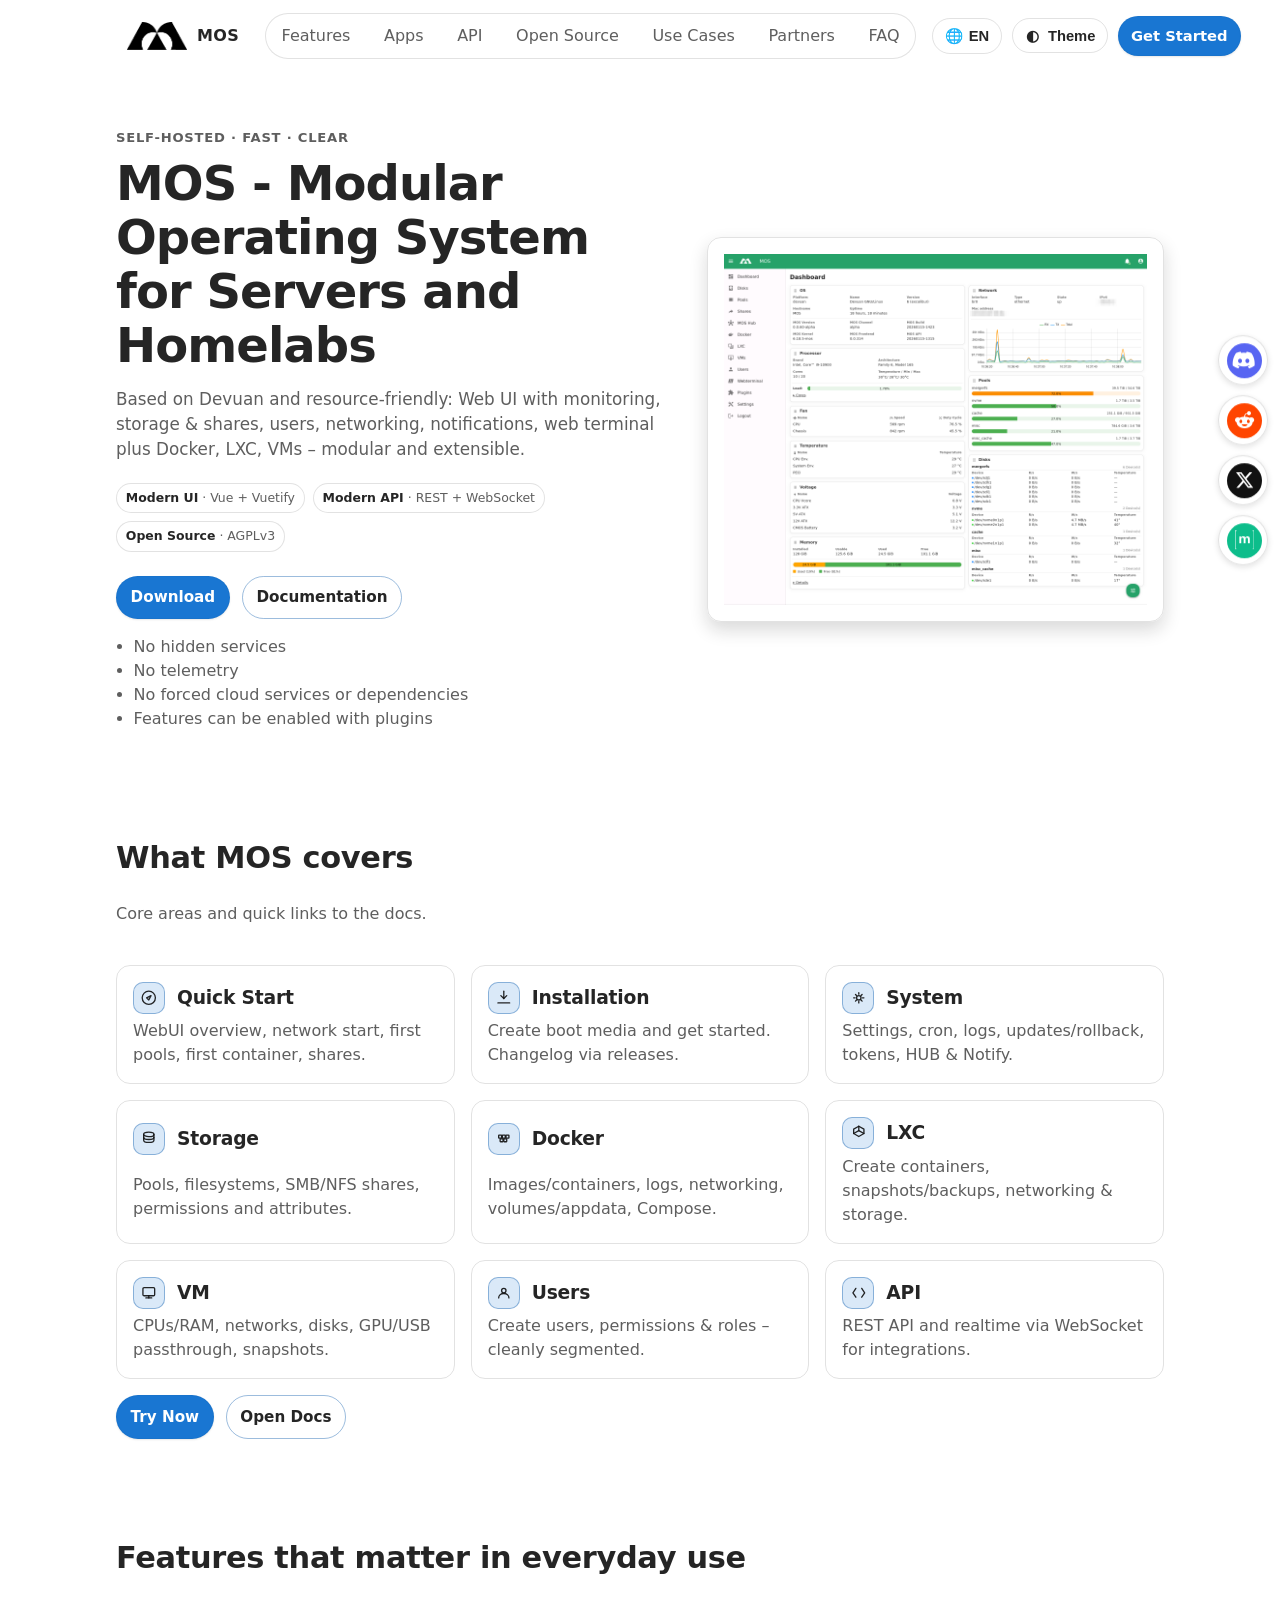
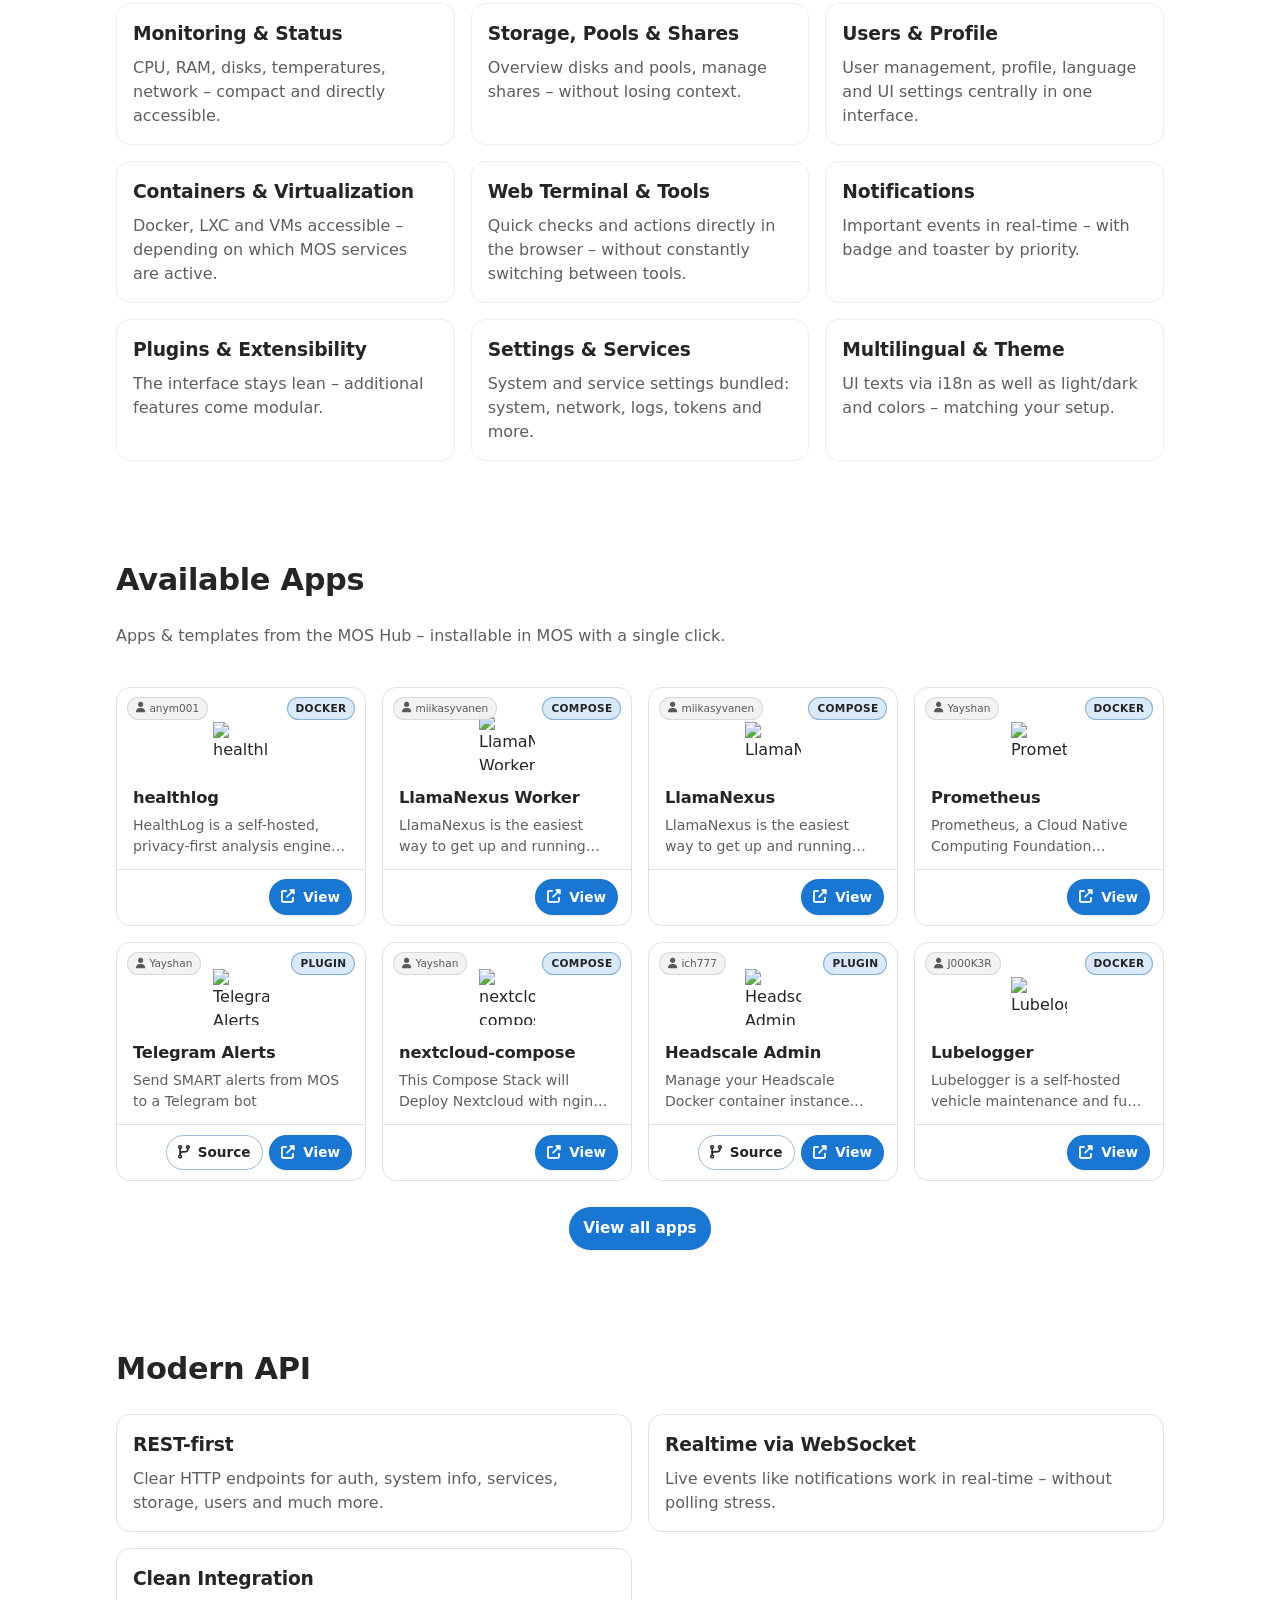
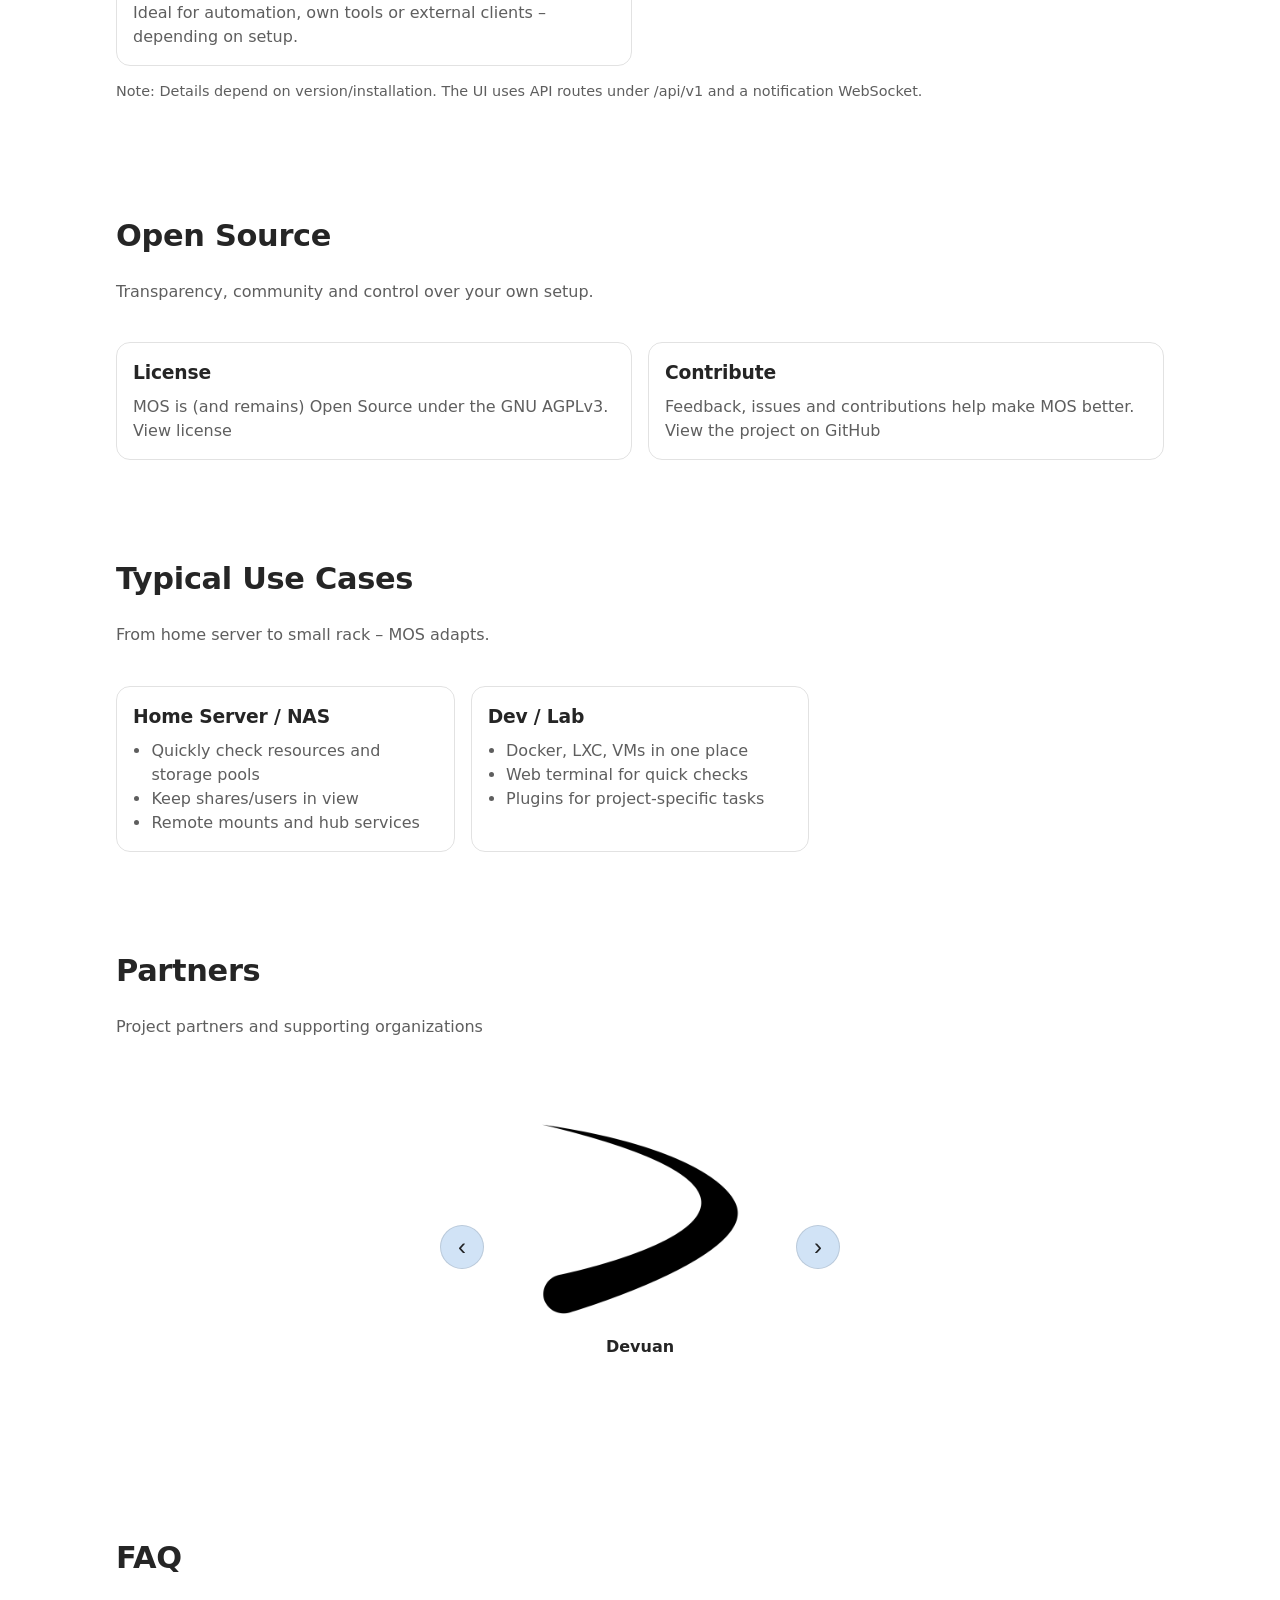
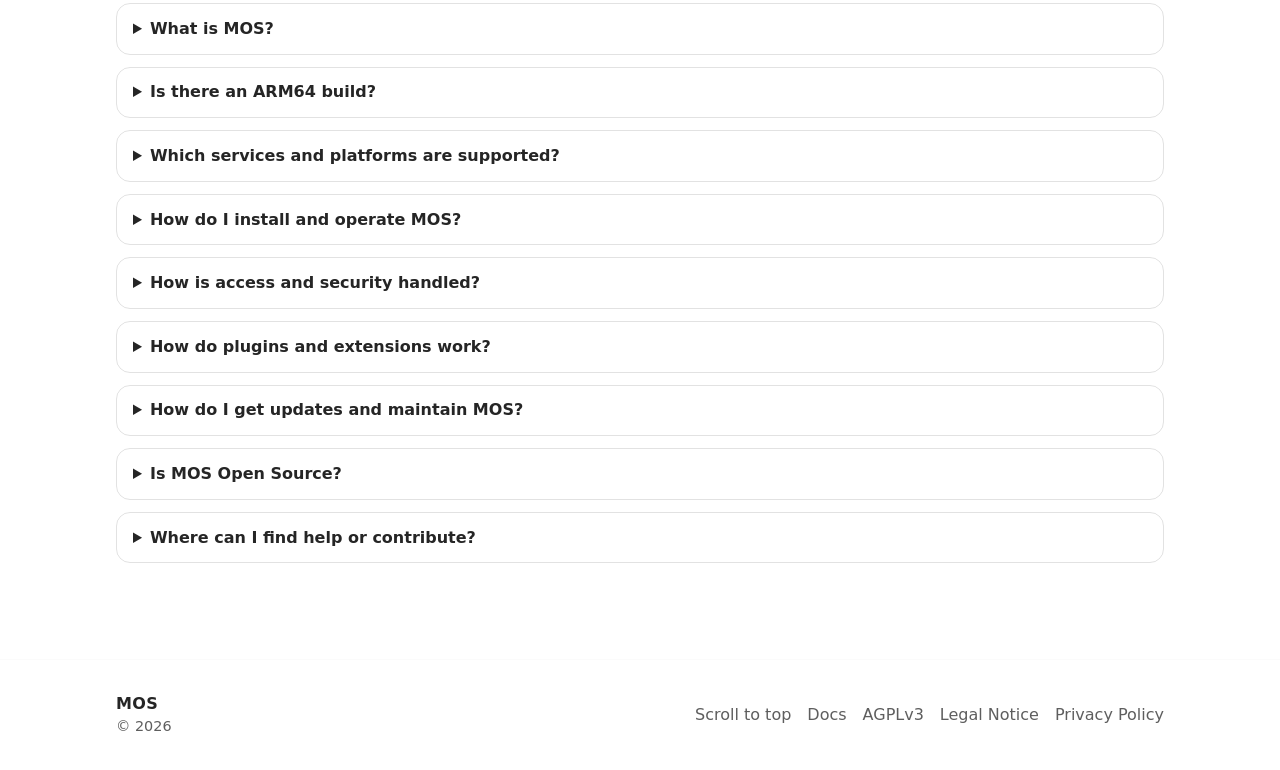
==== commit b40bf671: "Improvements - make sure that text spills not out of boxes - fix orga links - make sure to not displ" ====
--- a/index.html
+++ b/index.html
@@ -36,9 +36,9 @@
       })();
     </script>
 
-    <link rel="stylesheet" href="./styles.css?v=2026-04-19-4" />
+    <link rel="stylesheet" href="./styles.css?v=2026-04-19-6" />
     <link rel="stylesheet" href="https://cdnjs.cloudflare.com/ajax/libs/font-awesome/6.5.2/css/all.min.css" />
-    <script src="./translations.js?v=2026-04-19-5"></script>
+    <script src="./translations.js?v=2026-04-19-6"></script>
     <script defer src="./script.js?v=2026-04-19-5"></script>
     <script defer src="./apps.js?v=2026-04-19-5"></script>
   </head>
@@ -46,10 +46,10 @@
     <a class="skip-link" href="#main" data-i18n="skipLink">Zum Inhalt springen</a>
 
     <header class="site-header" role="banner">
-      <div class="info-bar" role="note" data-dismissible-info-bar>
+      <div class="info-bar" role="note" data-dismissible-info-bar hidden>
         <div class="container info-bar__inner">
           <p class="info-bar__text" data-i18n-html="announcement.arm64.html">
-            Neu: <strong>ARM64</strong> Build für MOS verfügbar. <a href="https://github.com/ich777/mos-releases/releases" target="_blank" rel="noopener">Zu den Releases</a>
+            Neu: <strong>ARM64</strong> Build für MOS verfügbar. <a href="https://github.com/mos-nas/mos-releases/releases" target="_blank" rel="noopener">Zu den Releases</a>
           </p>
         </div>
         <button class="info-bar__close" type="button" data-action="close-info-bar" aria-label="Hinweis schließen" title="Schließen">
@@ -204,7 +204,7 @@
             </div>
 
             <div class="hero-actions" id="cta">
-              <a class="btn btn-primary" href="https://github.com/ich777/mos-releases/releases" target="_blank" rel="noopener" data-i18n="hero.download">Download</a>
+              <a class="btn btn-primary" href="https://github.com/mos-nas/mos-releases/releases" target="_blank" rel="noopener" data-i18n="hero.download">Download</a>
               <a class="btn btn-secondary" href="https://docs.mos-official.net" target="_blank" rel="noopener" data-i18n="hero.docs">Dokumentation</a>
             </div>
 
@@ -398,7 +398,7 @@
           </div>
 
           <div class="cta-bar">
-            <a class="btn btn-primary" href="https://github.com/ich777/mos-releases/releases" target="_blank" rel="noopener" data-i18n="highlights.cta.try">Jetzt testen</a>
+            <a class="btn btn-primary" href="https://github.com/mos-nas/mos-releases/releases" target="_blank" rel="noopener" data-i18n="highlights.cta.try">Jetzt testen</a>
             <a class="btn btn-secondary" href="https://docs.mos-official.net" target="_blank" rel="noopener" data-i18n="highlights.cta.docs">Zur Doku</a>
           </div>
         </div>
@@ -515,7 +515,7 @@
               <h3 data-i18n="opensource.contribute.title">Mitmachen</h3>
               <p>
                 <span data-i18n="opensource.contribute.text">Feedback, Issues und Beiträge helfen, MOS besser zu machen.</span>
-                <a href="https://github.com/ich777/mos-releases" target="_blank" rel="noopener">https://github.com/ich777/mos-releases</a>
+                <a href="https://github.com/mos-nas/mos-releases" target="_blank" rel="noopener" data-i18n="opensource.contribute.link">Zum Projekt auf GitHub</a>
               </p>
             </div>
           </div>
--- a/styles.css
+++ b/styles.css
@@ -668,10 +668,6 @@
   cursor: pointer;
   text-decoration: none;
 }
-.highlights .card.link:hover {
-  transform: translateY(-2px);
-  background: color-mix(in srgb, var(--surface) 98%, transparent);
-}
 .icon-badge {
   width: 2rem;
   height: 2rem;
@@ -755,6 +751,17 @@
   border-radius: var(--radius);
   padding: 1rem;
   box-shadow: none;
+  min-width: 0;
+  overflow-wrap: break-word;
+  word-break: break-word;
+}
+
+.card h3,
+.panel h3,
+.card p,
+.panel p {
+  overflow-wrap: break-word;
+  word-break: break-word;
 }
 
 .card p,
@@ -1003,7 +1010,7 @@
 
 @media (max-width: 640px) {
   .grid.cards {
-    grid-template-columns: repeat(2, minmax(0, 1fr));
+    grid-template-columns: 1fr;
   }
 }
 .grid.three {
@@ -1012,8 +1019,9 @@
   grid-template-columns: repeat(3, minmax(0, 1fr));
 }
 @media (max-width: 640px) {
+  .grid.two,
   .grid.three {
-    grid-template-columns: repeat(2, minmax(0, 1fr));
+    grid-template-columns: 1fr;
   }
 }
 
@@ -1250,11 +1258,10 @@
   border-radius: var(--radius);
   background: transparent;
   overflow: hidden;
-  transition: transform 0.15s ease, border-color 0.15s ease, background 0.15s ease;
+  transition: border-color 0.15s ease, background 0.15s ease;
 }
 
 .app-card:hover {
-  transform: translateY(-2px);
   border-color: color-mix(in srgb, var(--primary) 35%, var(--border));
   background: color-mix(in srgb, var(--surface) 98%, transparent);
 }
@@ -1268,8 +1275,10 @@
 }
 
 .app-card__media img {
+  width: auto;
+  height: auto;
   max-height: 56px;
-  max-width: 100%;
+  max-width: 56px;
   object-fit: contain;
 }
 
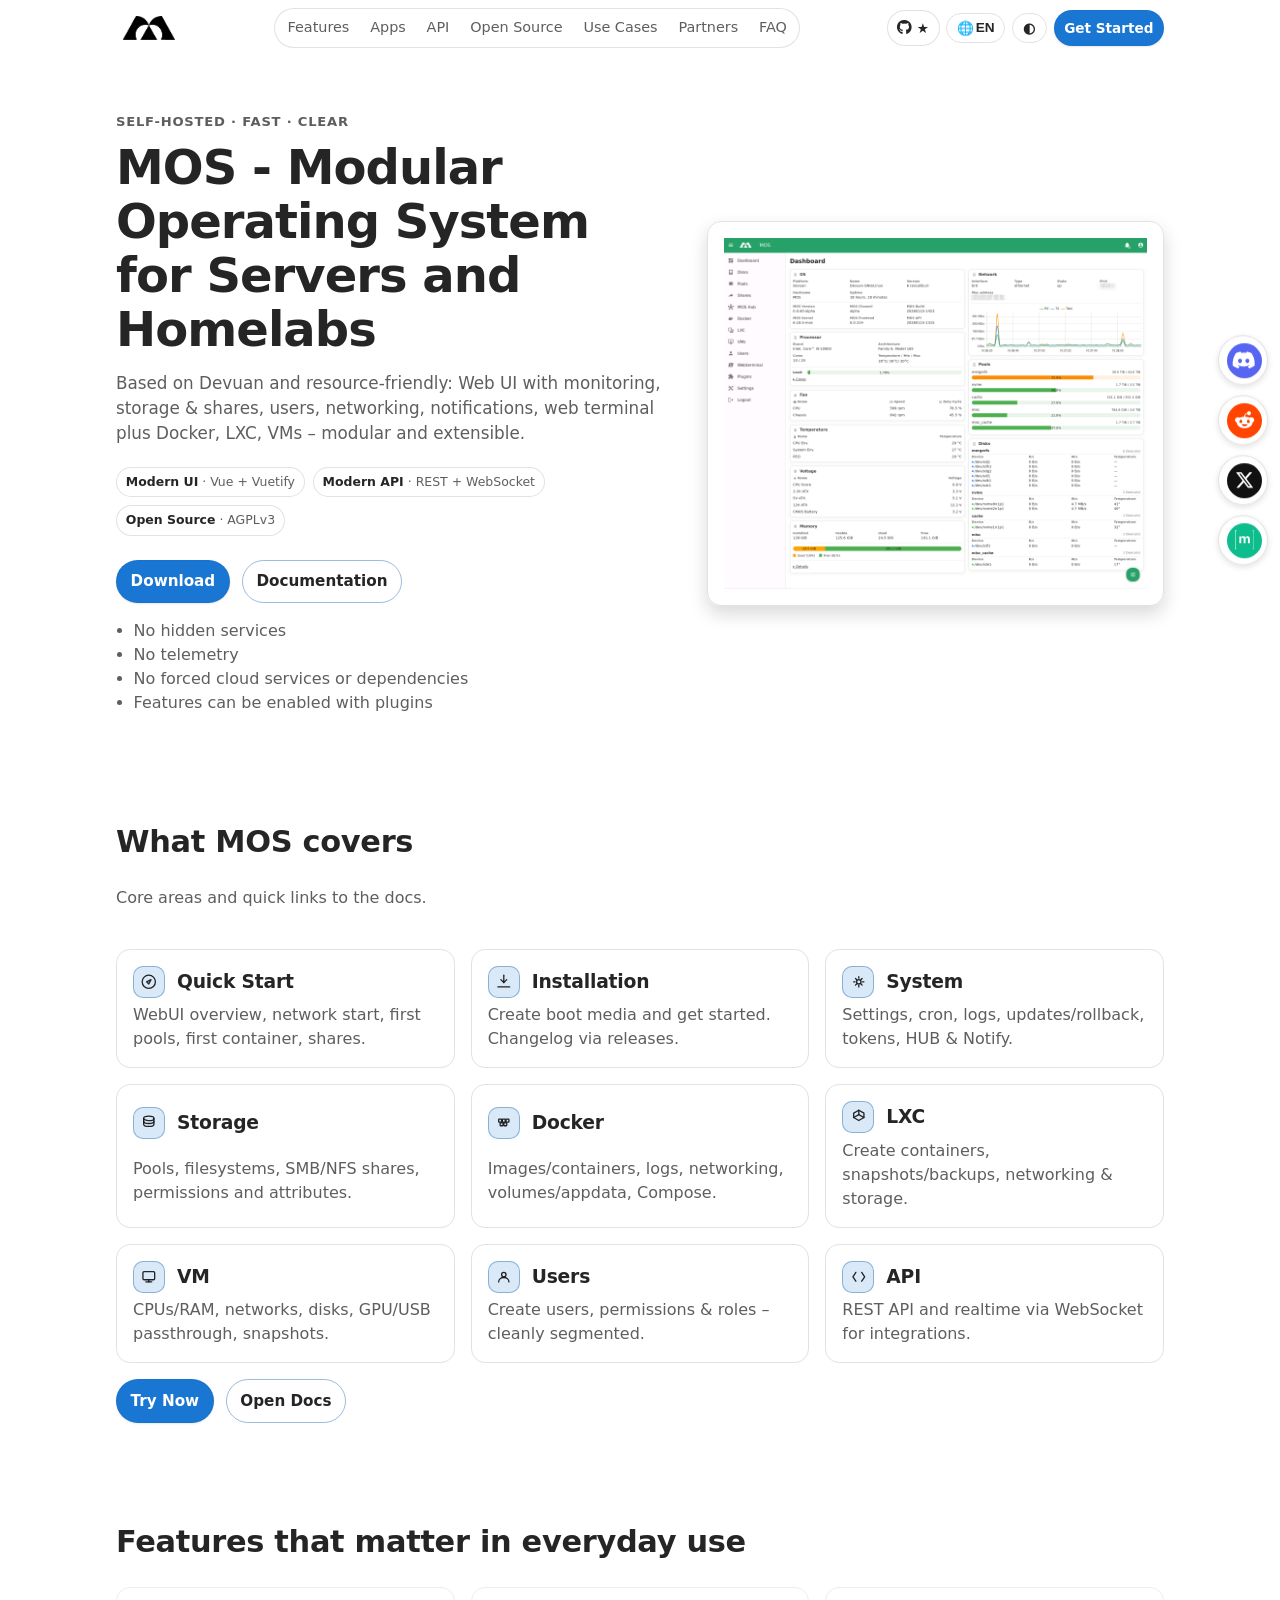
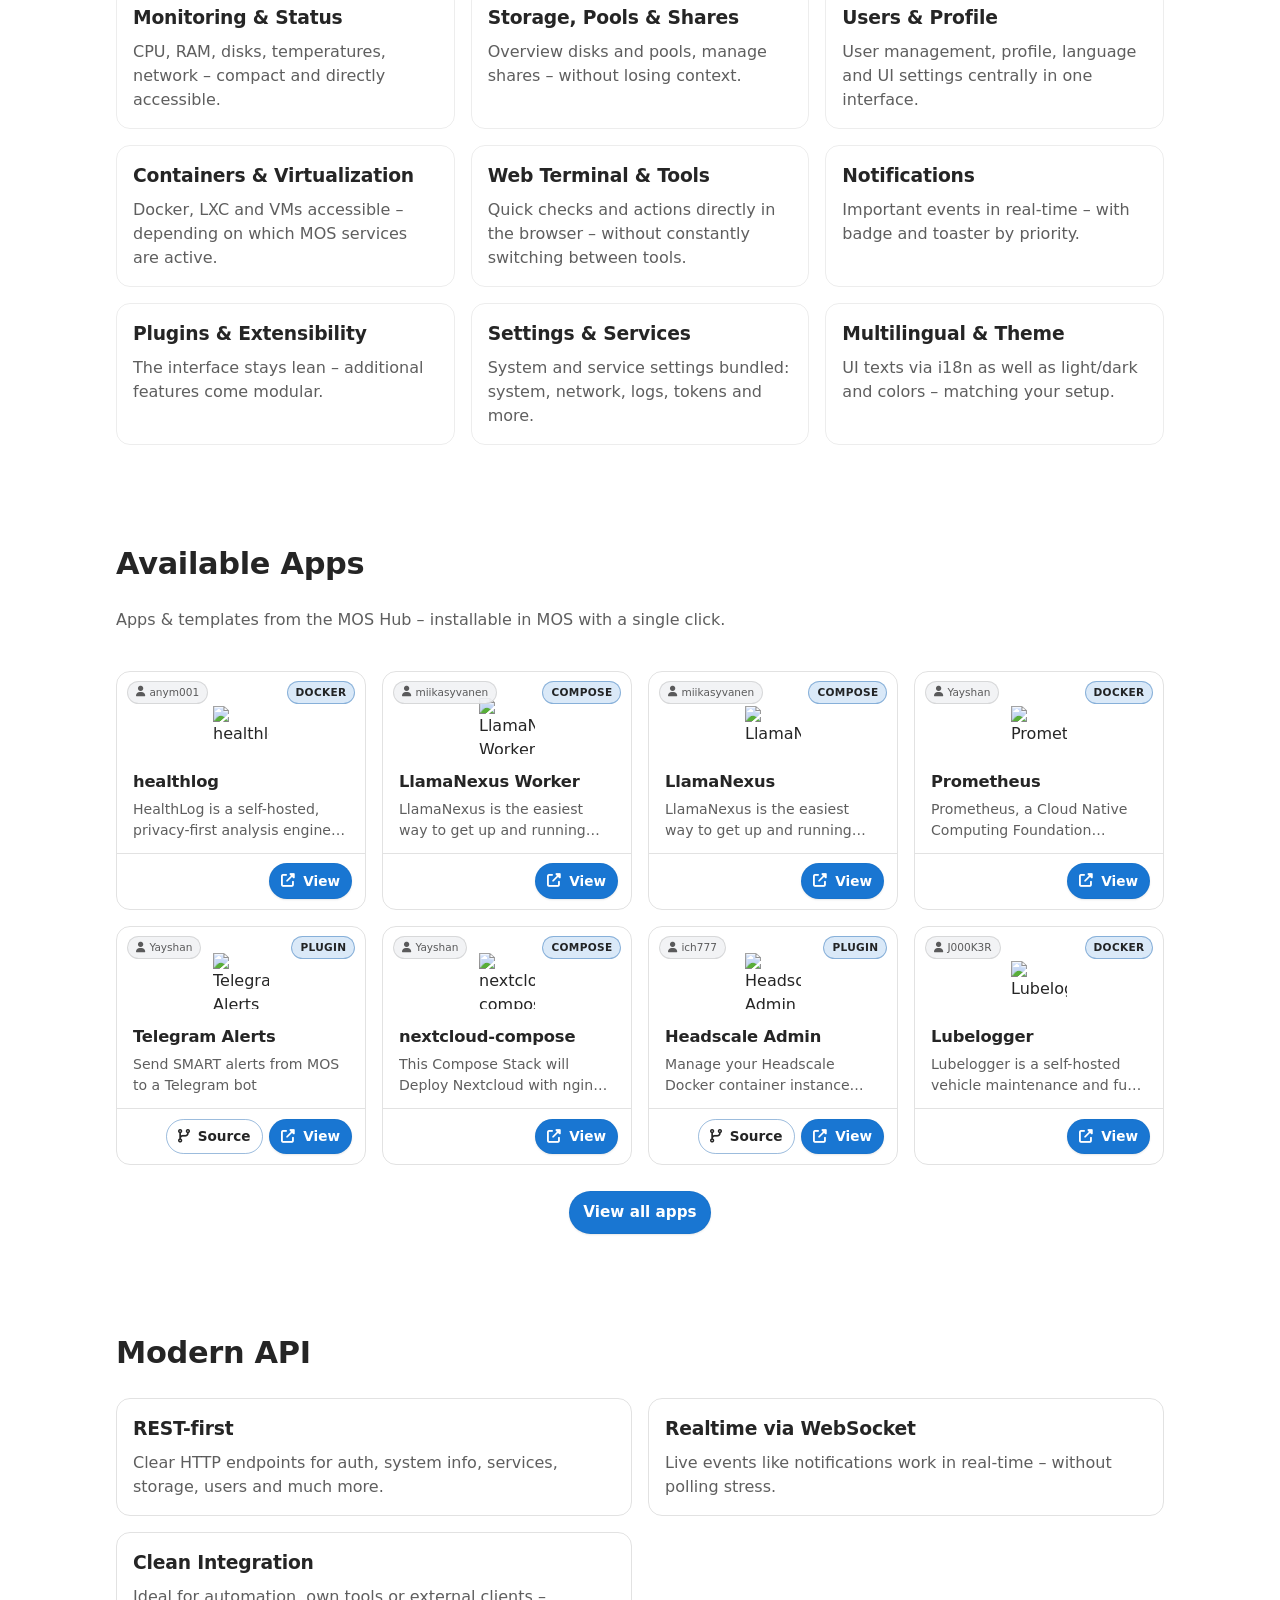
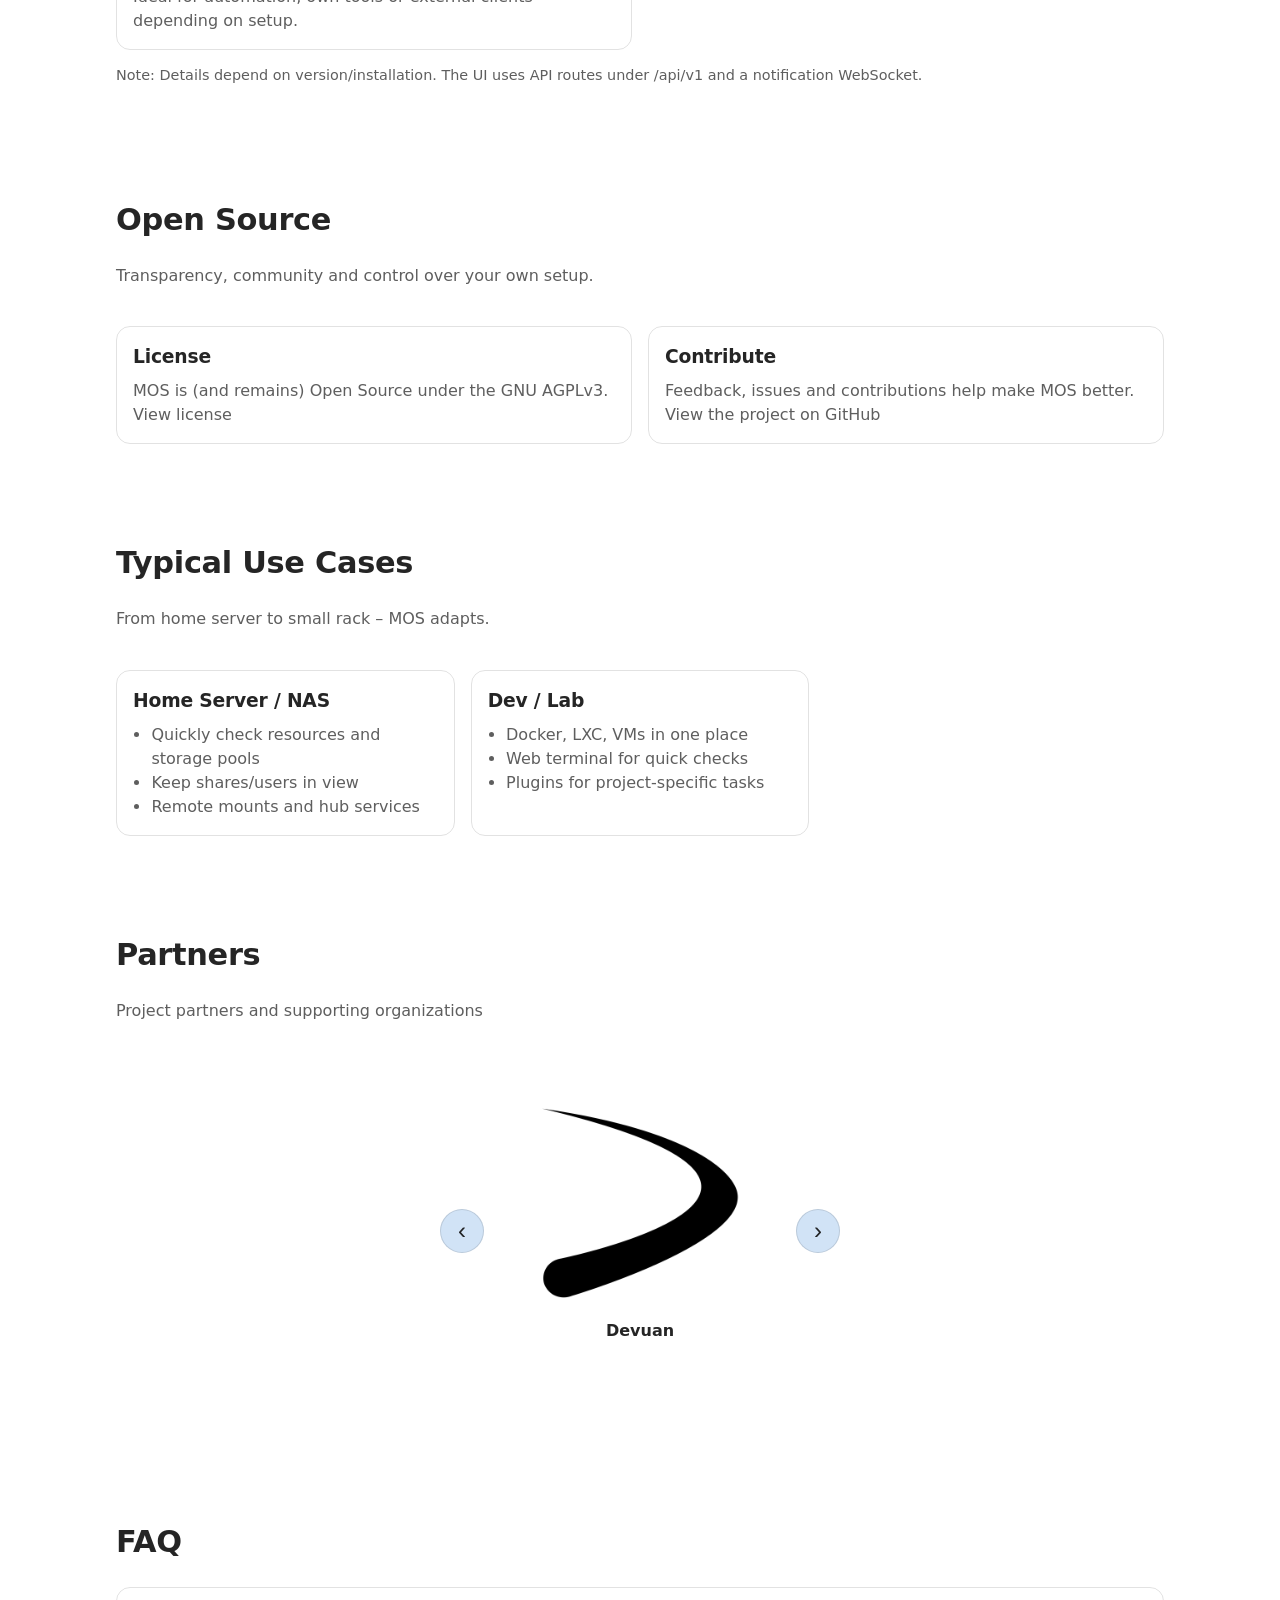
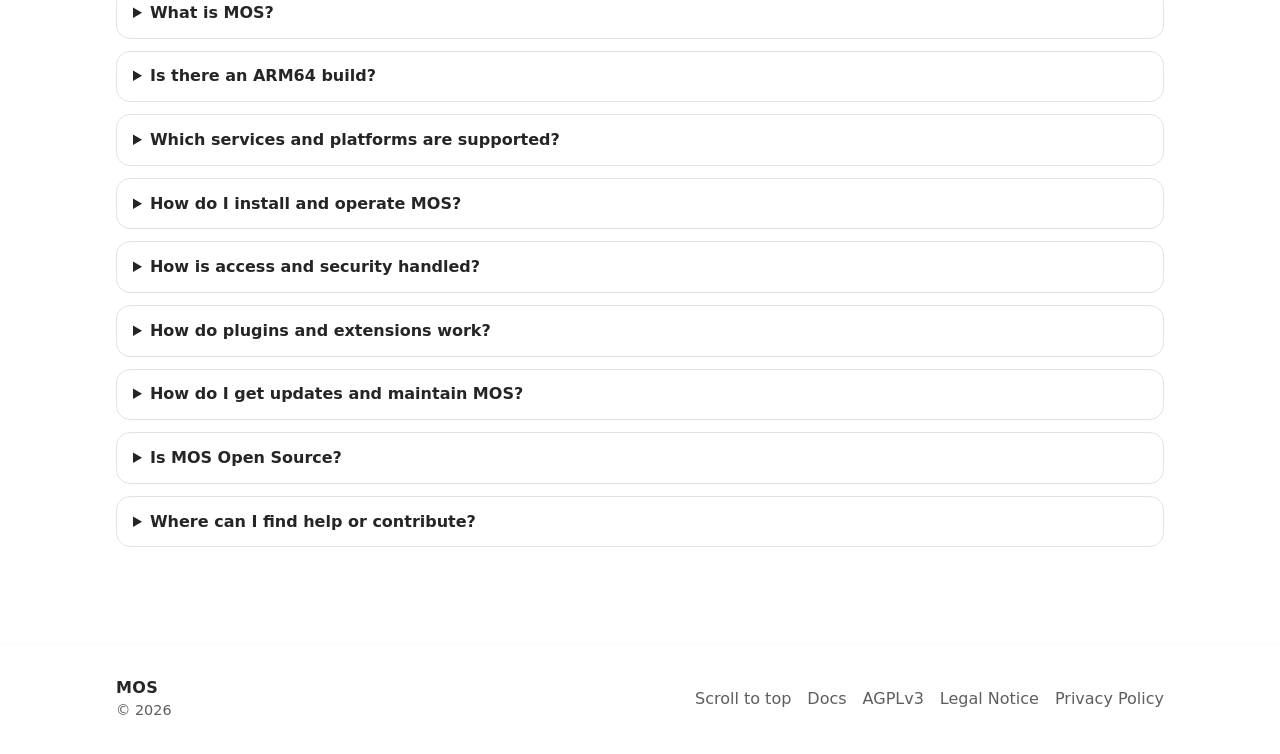
==== commit 967fbebb: "Füge Unterstützung für GitHub-Stars hinzu und verbessere das Styling der Header-Elemente" ====
--- a/index.html
+++ b/index.html
@@ -52,13 +52,13 @@
             Neu: <strong>ARM64</strong> Build für MOS verfügbar. <a href="https://github.com/mos-nas/mos-releases/releases" target="_blank" rel="noopener">Zu den Releases</a>
           </p>
         </div>
-        <button class="info-bar__close" type="button" data-action="close-info-bar" aria-label="Hinweis schließen" title="Schließen">
+        <button class="info-bar__close" type="button" data-action="close-info-bar" data-i18n-aria-label="infoBar.close.ariaLabel" data-i18n-title="infoBar.close.title" aria-label="Hinweis schließen" title="Schließen">
           <span aria-hidden="true">✕</span>
         </button>
       </div>
 
       <div class="container header-inner">
-        <a class="brand" href="#top" aria-label="MOS Start">
+        <a class="brand" href="#top" data-i18n-aria-label="brand.ariaLabel" aria-label="MOS Start">
           <span class="brand-mark" aria-hidden="true">
             <img
               class="brand-logo"
@@ -68,12 +68,12 @@
               src="./assets/mos-white.png"
               data-i18n-alt="brand.alt"
               alt="MOS"
-              height="28"
-              style="height: 28px; width: auto"
+              height="24"
+              style="height: 24px; width: auto"
               decoding="async"
             />
           </span>
-          <span class="brand-text">MOS</span>
+          <span class="brand-text"></span>
         </a>
 
         <nav class="nav" data-i18n-aria-label="nav.ariaLabel" aria-label="Hauptnavigation">
@@ -87,6 +87,10 @@
         </nav>
 
         <div class="header-actions">
+          <a class="github-stars" href="https://github.com/mos-nas/mos-releases" target="_blank" rel="noopener" data-i18n-title="header.github.title" title="GitHub Stars">
+            <span class="github-stars__icon" aria-hidden="true"><i class="fa-brands fa-github"></i></span>
+            <span class="github-stars__count" id="github-stars-count">★</span>
+          </a>
           <button
             class="btn btn-ghost"
             type="button"
@@ -109,7 +113,6 @@
             title="Theme"
           >
             <span class="icon" aria-hidden="true">◐</span>
-            <span class="hide-sm" data-i18n="header.theme">Theme</span>
           </button>
           <a class="btn btn-primary" href="https://docs.mos-official.net" target="_blank" rel="noopener" data-i18n="header.getStarted">Loslegen</a>
         </div>
@@ -185,7 +188,7 @@
               Devuan‑basiert und ressourcenschonend: Web‑UI mit Monitoring, Storage &amp; Shares, Users, Netzwerk, Benachrichtigungen, Webterminal sowie Docker, LXC, VMs – modular erweiterbar.
             </p>
 
-            <div class="chips" aria-label="Kernpunkte">
+            <div class="chips" data-i18n-aria-label="hero.chips.ariaLabel" aria-label="Kernpunkte">
               <span class="chip">
                 <strong data-i18n="hero.chip1.strong">Modernes UI</strong>
                 ·
@@ -208,7 +211,7 @@
               <a class="btn btn-secondary" href="https://docs.mos-official.net" target="_blank" rel="noopener" data-i18n="hero.docs">Dokumentation</a>
             </div>
 
-            <ul class="hero-bullets" aria-label="Kurzvorteile">
+            <ul class="hero-bullets" data-i18n-aria-label="hero.bullets.ariaLabel" aria-label="Kurzvorteile">
               <li data-i18n="hero.bullet1">Keine versteckten Services</li>
               <li data-i18n="hero.bullet2">Keine Telemetrie</li>
               <li data-i18n="hero.bullet3">Keine erzwungenen Cloud Services oder Abhängigkeiten</li>
@@ -216,7 +219,7 @@
             </ul>
           </div>
 
-          <div class="hero-card" aria-label="Vorschau">
+          <div class="hero-card" data-i18n-aria-label="hero.preview.ariaLabel" aria-label="Vorschau">
             <img
               id="mos-screenshot-thumb"
               data-screenshot
@@ -558,7 +561,7 @@
           </div>
 
           <div class="carousel-wrapper">
-            <div class="carousel" role="region" aria-label="Partner-Logos">
+            <div class="carousel" role="region" data-i18n-aria-label="carousel.partners.ariaLabel" aria-label="Partner-Logos">
               <div class="carousel-container">
                 <div class="carousel-item">
                   <img 
@@ -582,10 +585,10 @@
                 </div>
               </div>
             </div>
-            <button class="carousel-btn carousel-btn--prev" data-action="carousel-prev" aria-label="Vorheriges Partner-Logo">
+            <button class="carousel-btn carousel-btn--prev" data-action="carousel-prev" data-i18n-aria-label="carousel.prev.ariaLabel" aria-label="Vorheriges Partner-Logo">
               <span aria-hidden="true">‹</span>
             </button>
-            <button class="carousel-btn carousel-btn--next" data-action="carousel-next" aria-label="Nächstes Partner-Logo">
+            <button class="carousel-btn carousel-btn--next" data-action="carousel-next" data-i18n-aria-label="carousel.next.ariaLabel" aria-label="Nächstes Partner-Logo">
               <span aria-hidden="true">›</span>
             </button>
           </div>
@@ -607,7 +610,7 @@
             </details>
             <details>
               <summary data-i18n="faq.arm64.title">Gibt es einen ARM64 Build?</summary>
-              <p data-i18n="faq.arm64.text">Ja — ARM64 Builds sind verfügbar, aber aktuell noch experimentell.</p>
+              <p data-i18n="faq.arm64.text">Ja - mittlerweile ebenfalls stabil verfügbar.</p>
             </details>
             <details>
               <summary data-i18n="faq.services.title">Welche Dienste und Plattformen werden unterstützt?</summary>
--- a/styles.css
+++ b/styles.css
@@ -243,9 +243,9 @@
   display: flex;
   align-items: center;
   justify-content: space-between;
-  gap: 1rem;
-  min-height: 72px;
-  padding: 0.9rem 0;
+  gap: 0.6rem;
+  min-height: 56px;
+  padding: 0.5rem 0;
   flex-wrap: nowrap;
 }
 
@@ -335,8 +335,8 @@
 .brand {
   display: inline-flex;
   align-items: center;
-  gap: 0.6rem;
-  padding: 0.35rem 0.6rem;
+  gap: 0.35rem;
+  padding: 0.25rem 0.4rem;
   border-radius: 999px;
   flex-shrink: 0;
   white-space: nowrap;
@@ -344,7 +344,7 @@
 
 .brand-logo {
   display: block;
-  height: 28px;
+  height: 24px;
   width: auto;
   object-fit: contain;
 }
@@ -366,8 +366,8 @@
 
 .nav {
   display: flex;
-  gap: 0.9rem;
-  padding: 0.2rem 0.4rem;
+  gap: 0.3rem;
+  padding: 0.15rem 0.25rem;
   border: 1px solid var(--border);
   border-radius: 999px;
   background: color-mix(in srgb, var(--surface) 92%, transparent);
@@ -376,11 +376,12 @@
 }
 
 .nav-link {
-  padding: 0.45rem 0.6rem;
+  padding: 0.35rem 0.5rem;
   border-radius: 999px;
   color: var(--muted);
   white-space: nowrap;
   flex-shrink: 0;
+  font-size: 0.9rem;
 }
 
 .nav-link:hover {
@@ -389,23 +390,28 @@
   background: var(--surface2);
 }
 
+.nav-link.active {
+  color: var(--text);
+  background: var(--surface2);
+}
+
 .header-actions {
   display: flex;
   align-items: center;
-  gap: 0.6rem;
+  gap: 0.4rem;
   flex-wrap: nowrap;
   flex-shrink: 0;
 }
 
 /* Header buttons: slightly smaller than page CTAs */
 .site-header .header-actions .btn {
-  padding: 0.5rem 0.75rem;
-  font-size: 0.92rem;
-  gap: 0.45rem;
+  padding: 0.4rem 0.6rem;
+  font-size: 0.85rem;
+  gap: 0.3rem;
 }
 
 .site-header .header-actions .icon {
-  width: 1rem;
+  width: 0.9rem;
 }
 
 .btn {
@@ -1830,3 +1836,41 @@
   width: 100%;
   justify-content: center;
 }
+
+/* GitHub Stars Button */
+.github-stars {
+  display: inline-flex;
+  align-items: center;
+  gap: 0.3rem;
+  padding: 0.4rem 0.6rem;
+  border-radius: 999px;
+  border: 1px solid var(--border);
+  background: color-mix(in srgb, var(--surface) 92%, transparent);
+  color: var(--text);
+  text-decoration: none;
+  font-weight: 650;
+  font-size: 0.85rem;
+  transition: background 180ms ease, box-shadow 180ms ease;
+  flex-shrink: 0;
+}
+
+.github-stars:hover {
+  background: var(--surface2);
+  text-decoration: none;
+}
+
+.github-stars:active {
+  transform: translateY(1px);
+}
+
+.github-stars__icon {
+  display: inline-flex;
+  align-items: center;
+  justify-content: center;
+  width: 0.9rem;
+  font-size: 0.95rem;
+}
+
+.github-stars__count {
+  white-space: nowrap;
+}
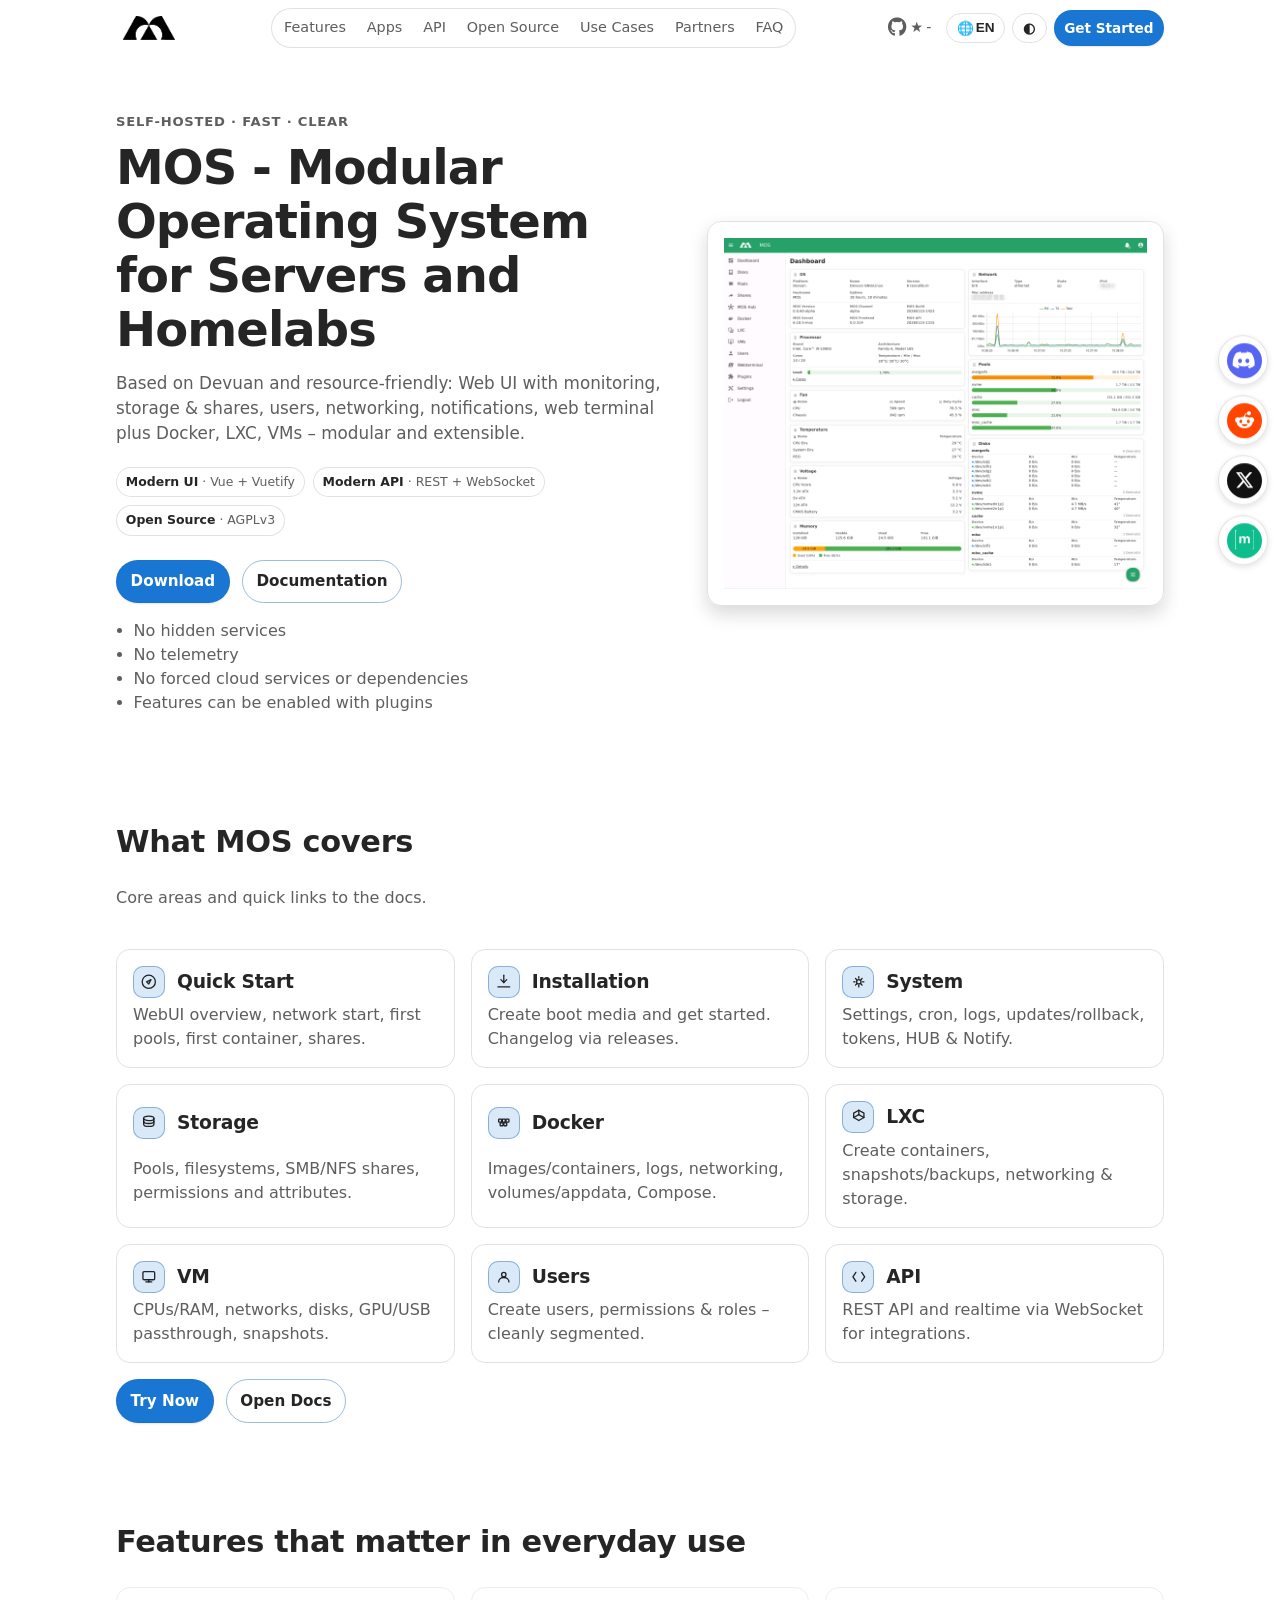
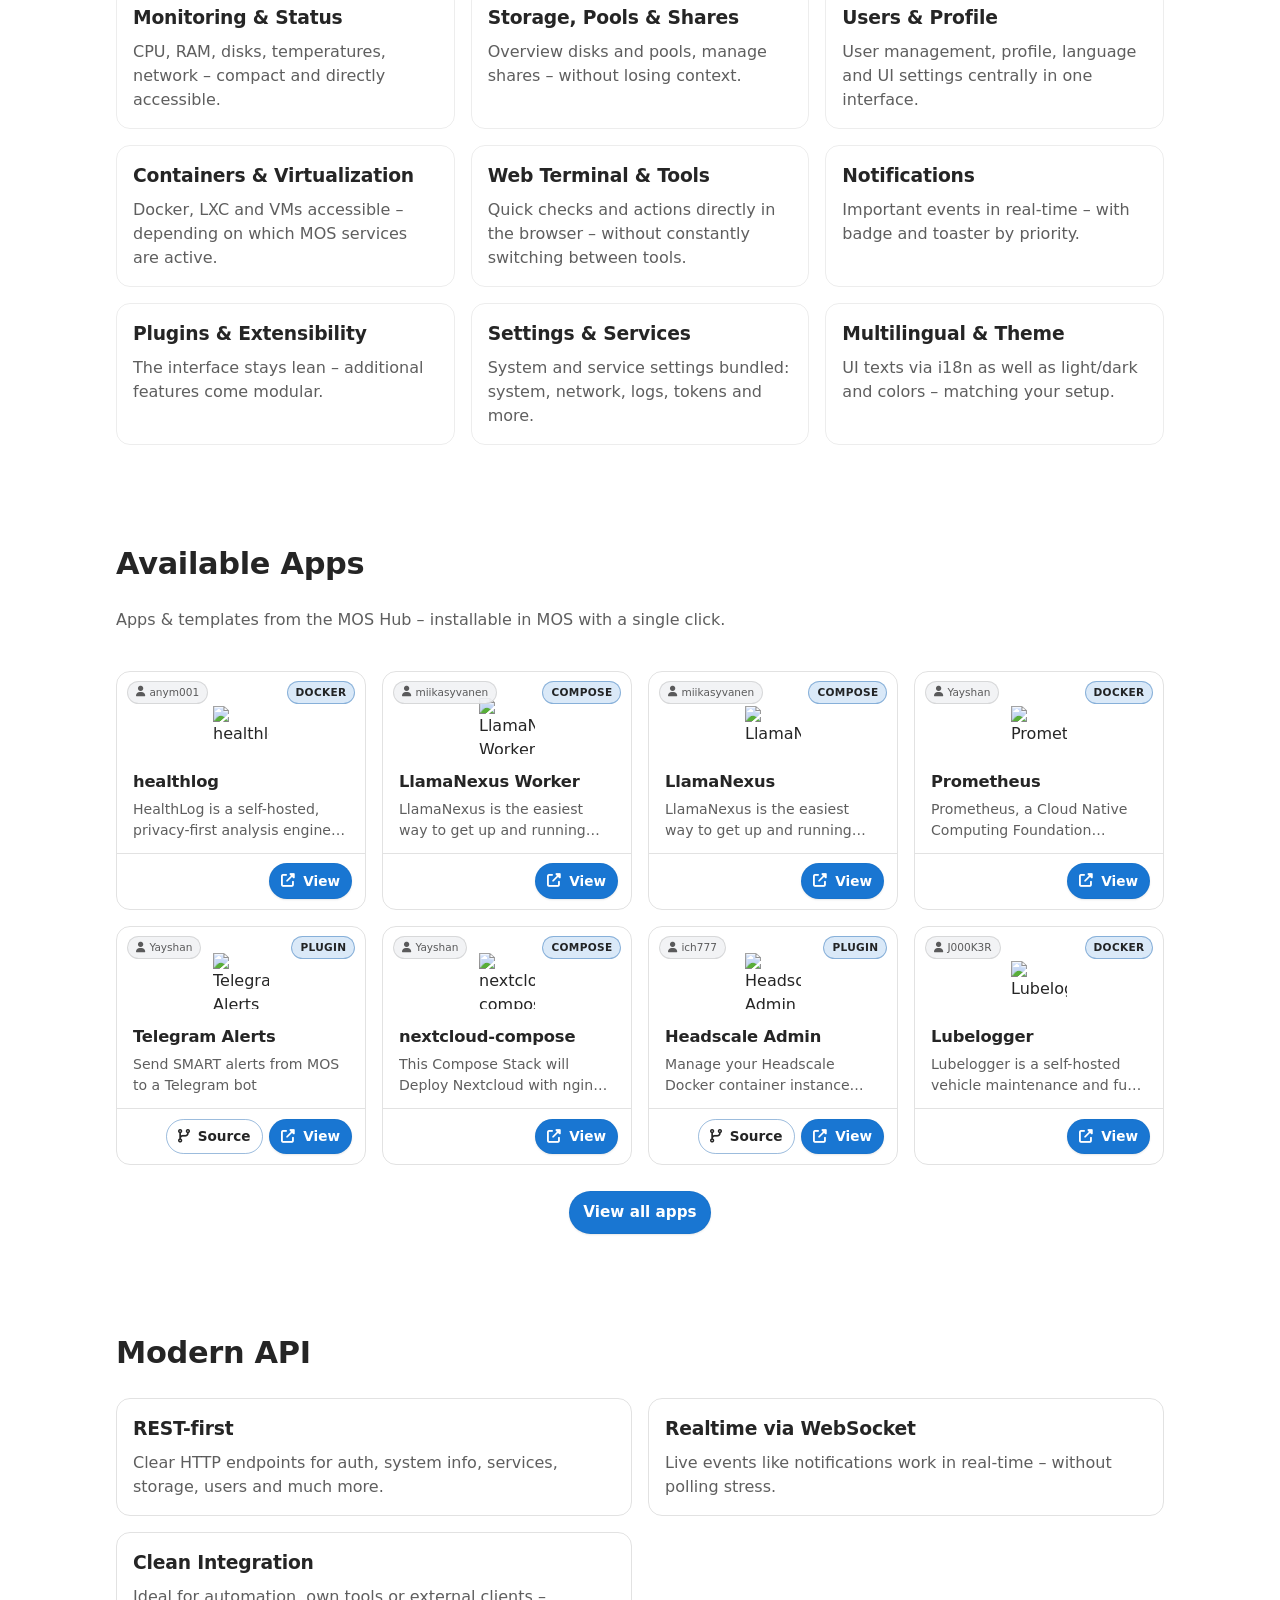
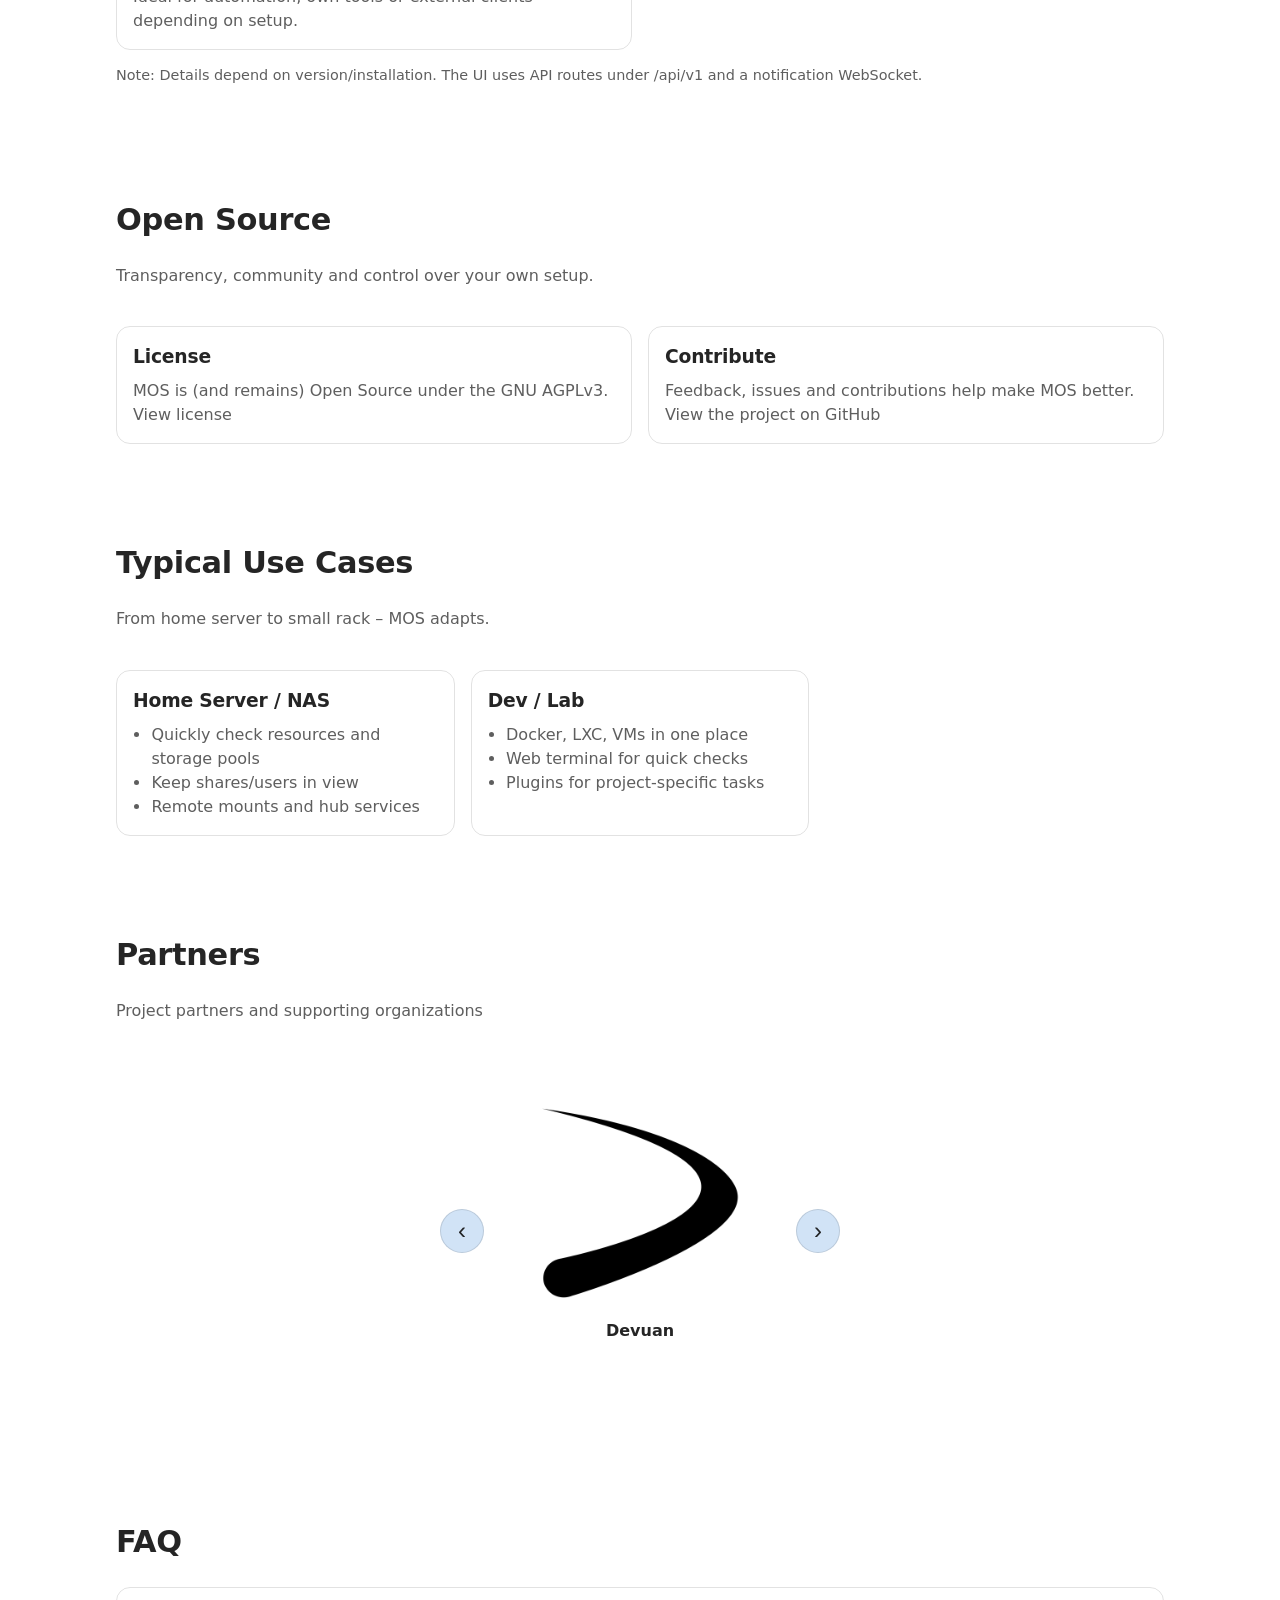
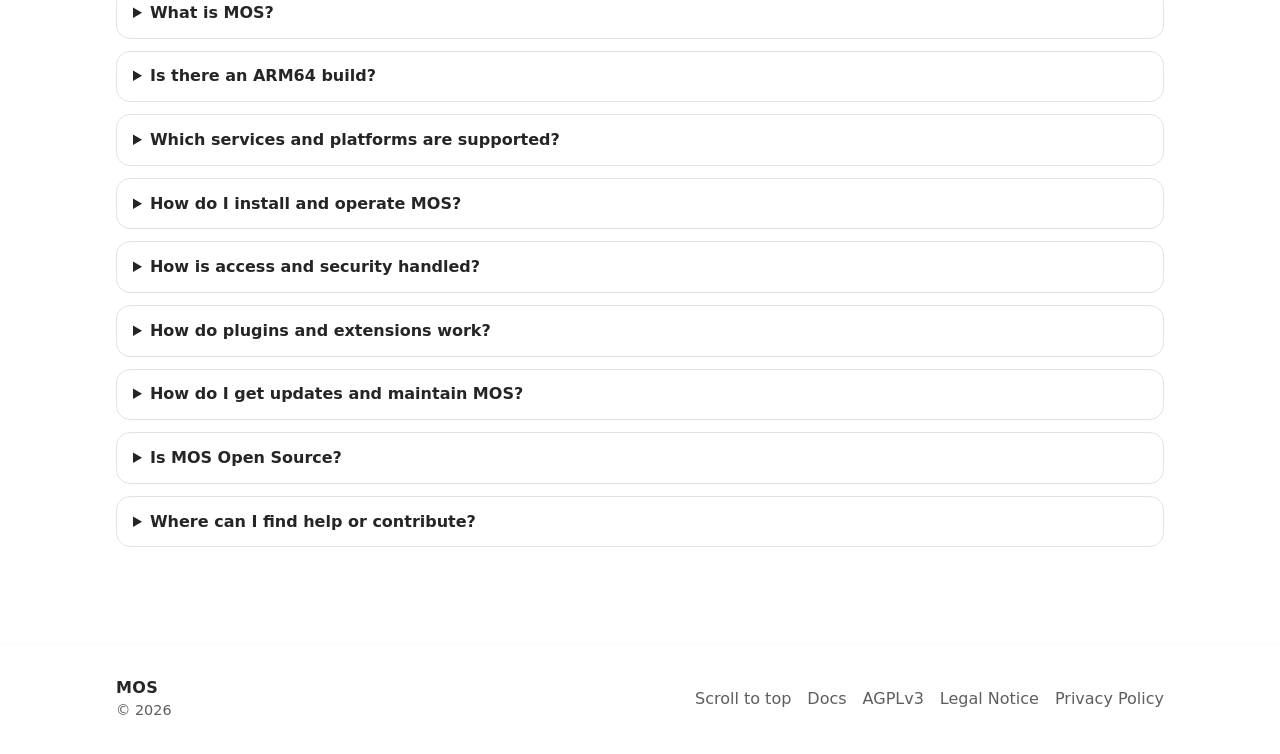
==== commit 9f77b404: "Füge Unterstützung für GitHub-Stars hinzu und verbessere das Styling des Links" ====
--- a/index.html
+++ b/index.html
@@ -87,10 +87,7 @@
         </nav>
 
         <div class="header-actions">
-          <a class="github-stars" href="https://github.com/mos-nas/mos-releases" target="_blank" rel="noopener" data-i18n-title="header.github.title" title="GitHub Stars">
-            <span class="github-stars__icon" aria-hidden="true"><i class="fa-brands fa-github"></i></span>
-            <span class="github-stars__count" id="github-stars-count">★</span>
-          </a>
+          <a href="https://github.com/mos-nas/mos-releases" target="_blank" rel="noopener" class="nav-link" id="gh-star-link"><i class="fa-brands fa-github"></i> ★ <span id="gh-star-count">-</span></a>
           <button
             class="btn btn-ghost"
             type="button"
@@ -768,5 +765,16 @@
         </div>
       </div>
     </div>
+    <script>
+      fetch('https://api.github.com/repos/mos-nas/mos-releases')
+        .then(function(r) { return r.json(); })
+        .then(function(data) {
+          var el = document.getElementById('gh-star-count');
+          if (el && typeof data.stargazers_count === 'number') {
+            el.textContent = data.stargazers_count;
+          }
+        })
+        .catch(function() {});
+    </script>
   </body>
 </html>
--- a/styles.css
+++ b/styles.css
@@ -395,6 +395,16 @@
   background: var(--surface2);
 }
 
+#gh-star-link {
+  display: inline-flex;
+  align-items: center;
+  gap: 0.2rem;
+}
+
+#gh-star-link i {
+  font-size: 1.2rem;
+}
+
 .header-actions {
   display: flex;
   align-items: center;
@@ -1836,41 +1846,3 @@
   width: 100%;
   justify-content: center;
 }
-
-/* GitHub Stars Button */
-.github-stars {
-  display: inline-flex;
-  align-items: center;
-  gap: 0.3rem;
-  padding: 0.4rem 0.6rem;
-  border-radius: 999px;
-  border: 1px solid var(--border);
-  background: color-mix(in srgb, var(--surface) 92%, transparent);
-  color: var(--text);
-  text-decoration: none;
-  font-weight: 650;
-  font-size: 0.85rem;
-  transition: background 180ms ease, box-shadow 180ms ease;
-  flex-shrink: 0;
-}
-
-.github-stars:hover {
-  background: var(--surface2);
-  text-decoration: none;
-}
-
-.github-stars:active {
-  transform: translateY(1px);
-}
-
-.github-stars__icon {
-  display: inline-flex;
-  align-items: center;
-  justify-content: center;
-  width: 0.9rem;
-  font-size: 0.95rem;
-}
-
-.github-stars__count {
-  white-space: nowrap;
-}
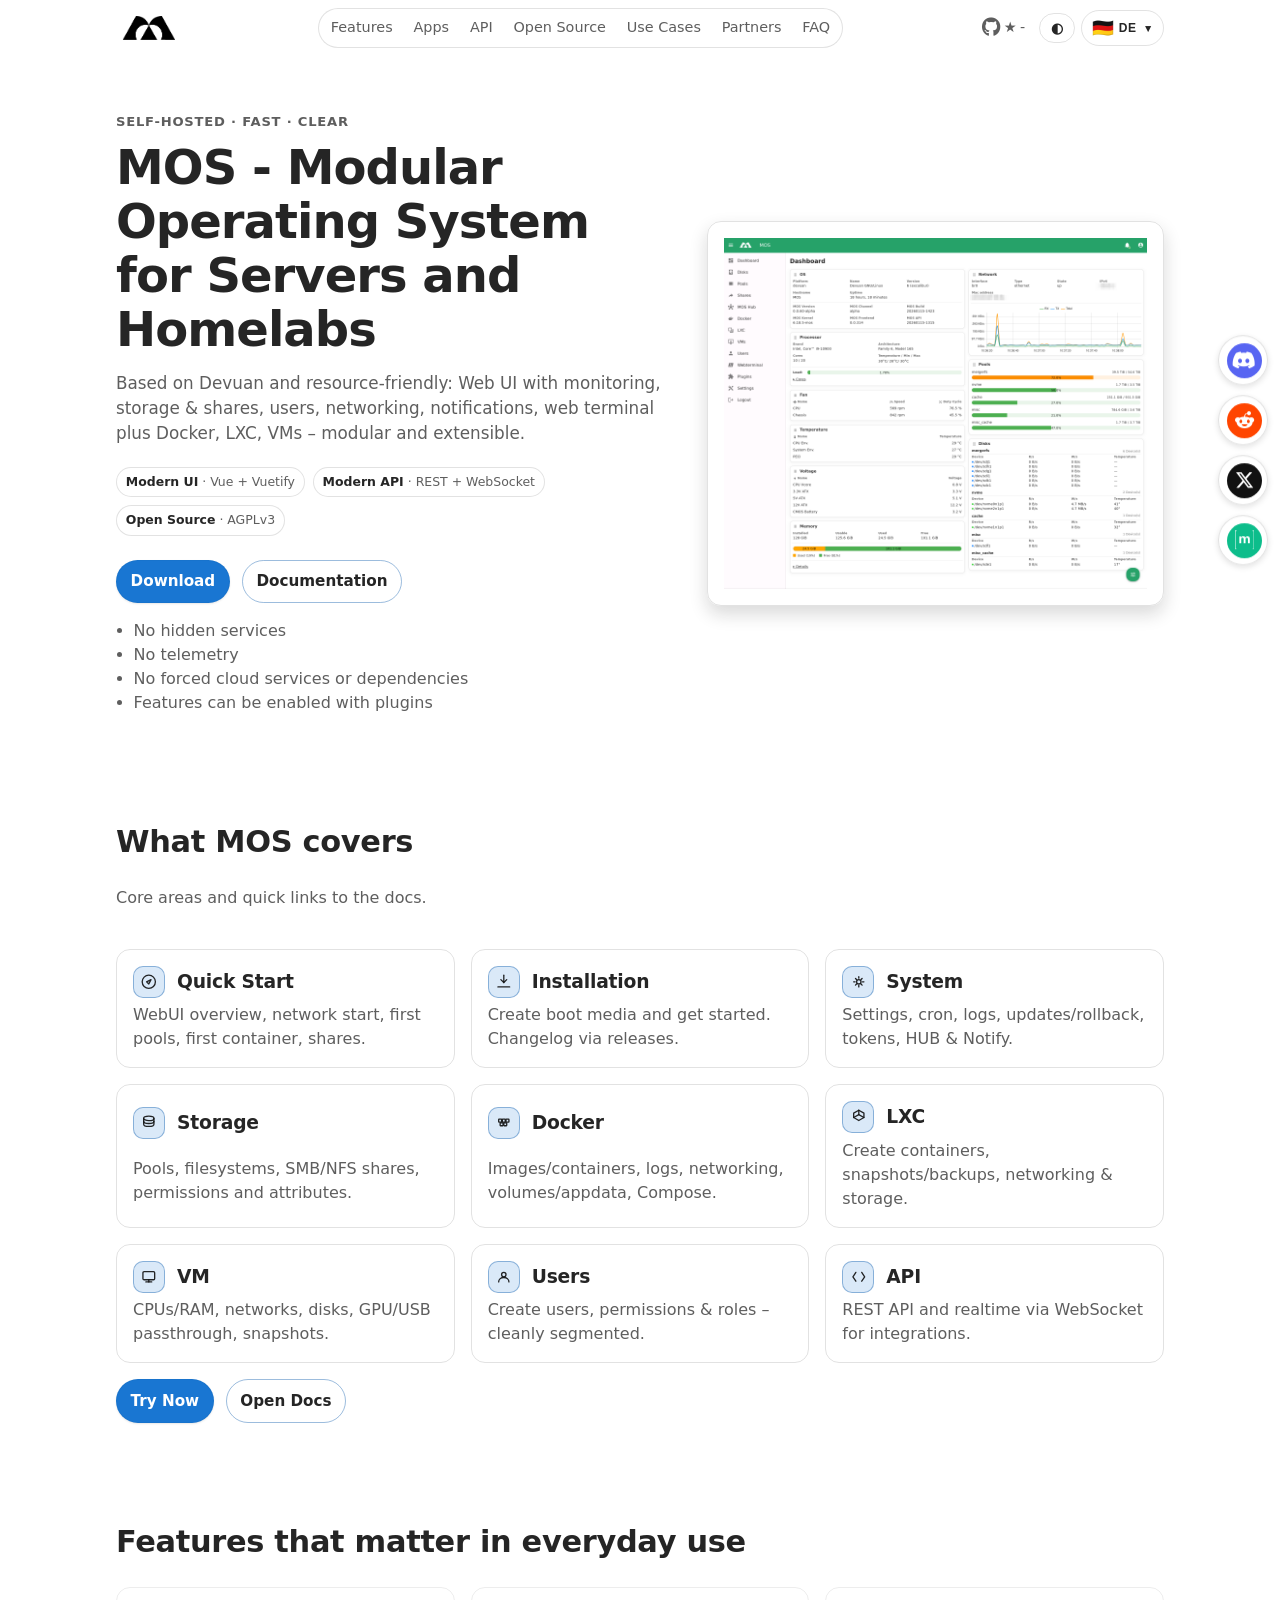
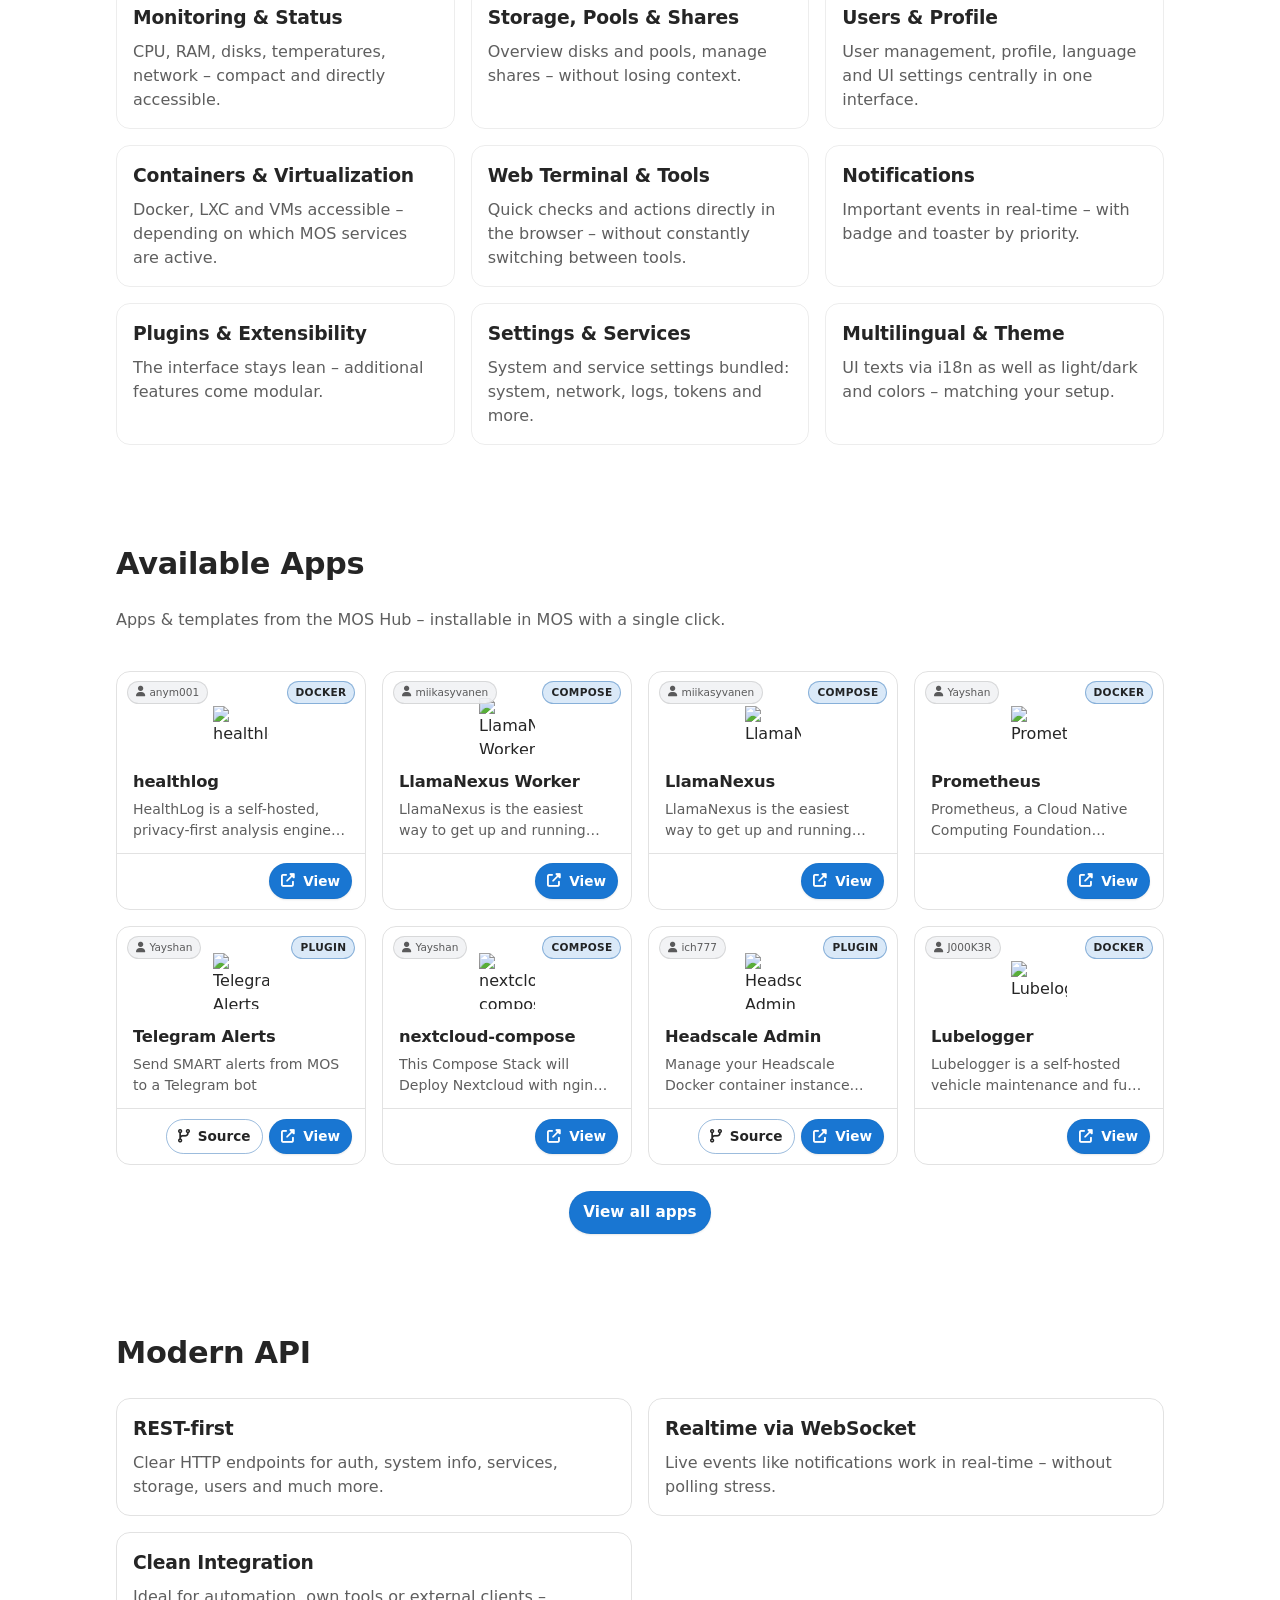
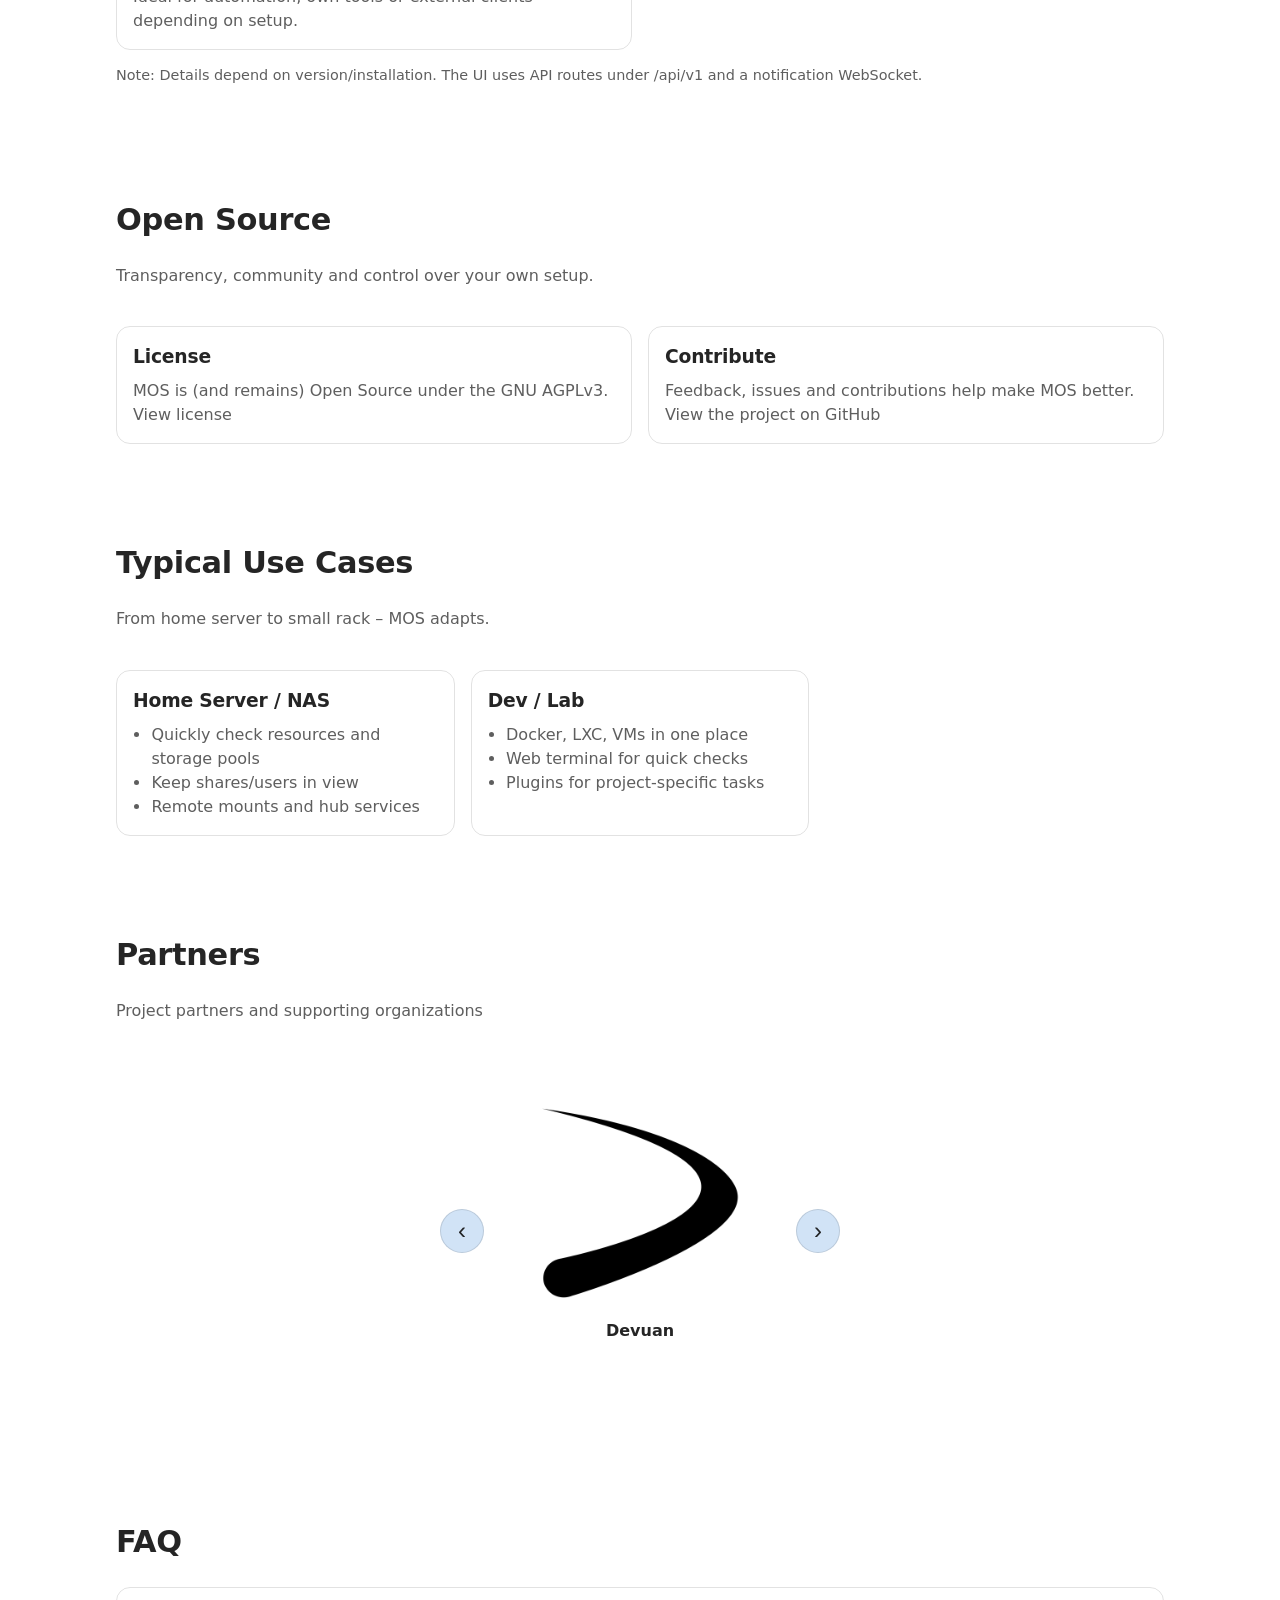
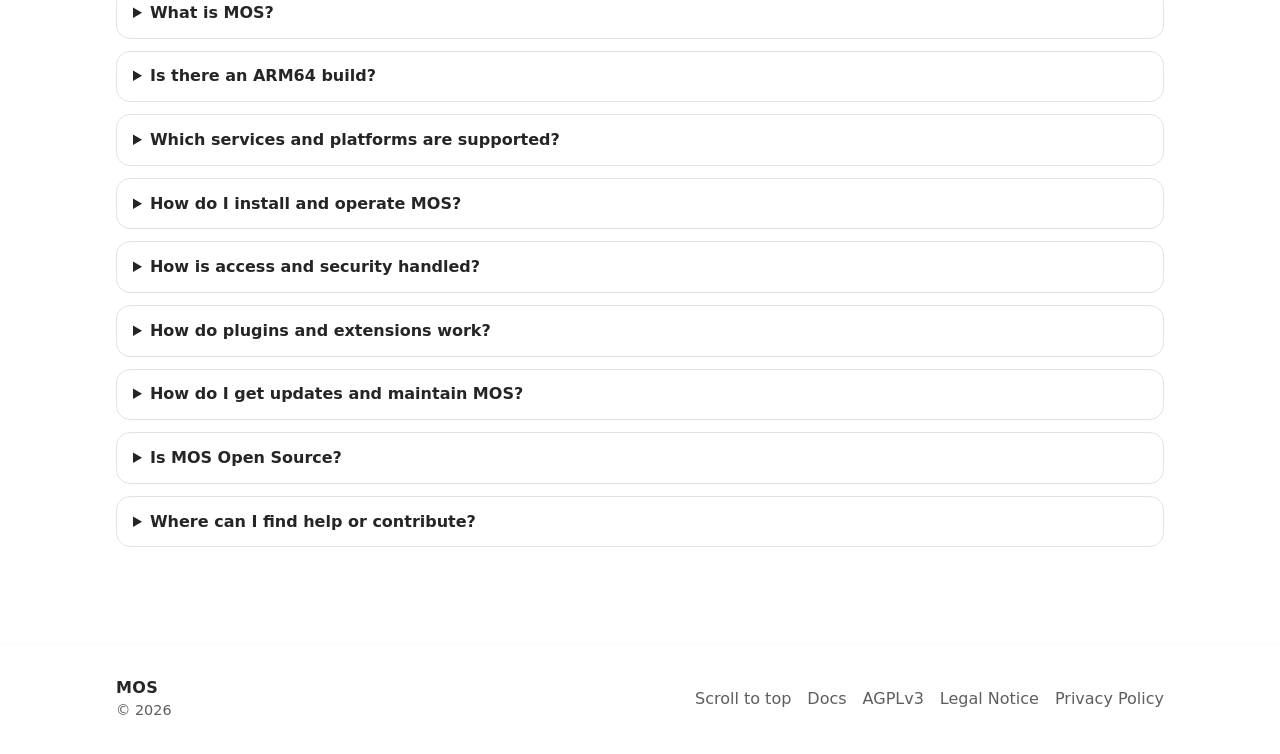
==== commit 25e29f03: "Füge Unterstützung für ein Dropdown-Menü zur Sprachumschaltung hinzu und verbessere die Sprachoption" ====
--- a/index.html
+++ b/index.html
@@ -46,17 +46,6 @@
     <a class="skip-link" href="#main" data-i18n="skipLink">Zum Inhalt springen</a>
 
     <header class="site-header" role="banner">
-      <div class="info-bar" role="note" data-dismissible-info-bar hidden>
-        <div class="container info-bar__inner">
-          <p class="info-bar__text" data-i18n-html="announcement.arm64.html">
-            Neu: <strong>ARM64</strong> Build für MOS verfügbar. <a href="https://github.com/mos-nas/mos-releases/releases" target="_blank" rel="noopener">Zu den Releases</a>
-          </p>
-        </div>
-        <button class="info-bar__close" type="button" data-action="close-info-bar" data-i18n-aria-label="infoBar.close.ariaLabel" data-i18n-title="infoBar.close.title" aria-label="Hinweis schließen" title="Schließen">
-          <span aria-hidden="true">✕</span>
-        </button>
-      </div>
-
       <div class="container header-inner">
         <a class="brand" href="#top" data-i18n-aria-label="brand.ariaLabel" aria-label="MOS Start">
           <span class="brand-mark" aria-hidden="true">
@@ -87,19 +76,11 @@
         </nav>
 
         <div class="header-actions">
-          <a href="https://github.com/mos-nas/mos-releases" target="_blank" rel="noopener" class="nav-link" id="gh-star-link"><i class="fa-brands fa-github"></i> ★ <span id="gh-star-count">-</span></a>
-          <button
-            class="btn btn-ghost"
-            type="button"
-            data-action="toggle-language"
-            data-i18n-aria-label="header.language.ariaLabel"
-            data-i18n-title="header.language.title"
-            aria-label="Sprache umschalten"
-            title="Sprache"
-          >
-            <span class="icon" aria-hidden="true">🌐</span>
-            <span class="hide-sm" data-i18n="header.language">DE</span>
-          </button>
+          <a href="https://github.com/mos-nas/mos-releases" target="_blank" rel="noopener" class="nav-link" id="gh-star-link">
+            <i class="fa-brands fa-github"></i>
+            ★
+            <span id="gh-star-count">-</span>
+          </a>
           <button
             class="btn btn-ghost"
             type="button"
@@ -111,7 +92,33 @@
           >
             <span class="icon" aria-hidden="true">◐</span>
           </button>
-          <a class="btn btn-primary" href="https://docs.mos-official.net" target="_blank" rel="noopener" data-i18n="header.getStarted">Loslegen</a>
+          <div class="language-dropdown">
+            <button
+              class="btn btn-ghost language-toggle"
+              type="button"
+              onclick="window.toggleLanguageMenu()"
+              data-i18n-aria-label="header.language.ariaLabel"
+              data-i18n-title="header.language.title"
+              aria-label="Sprache umschalten"
+              title="Sprache"
+              aria-haspopup="true"
+              aria-expanded="false"
+            >
+              <span class="flag" aria-hidden="true">🇩🇪</span>
+              <span class="lang-code" aria-hidden="true">DE</span>
+              <span class="dropdown-icon" aria-hidden="true">▼</span>
+            </button>
+            <div class="language-menu" hidden>
+              <button class="language-option" data-lang="de" aria-current="page" type="button" onclick="window.selectLanguage('de')">
+                <span class="flag">🇩🇪</span>
+                <span class="lang-code">DE</span>
+              </button>
+              <button class="language-option" data-lang="en" type="button" onclick="window.selectLanguage('en')">
+                <span class="flag">🇬🇧</span>
+                <span class="lang-code">EN</span>
+              </button>
+            </div>
+          </div>
         </div>
       </div>
     </header>
@@ -168,9 +175,15 @@
         aria-label="Matrix öffnen"
         title="Matrix"
       >
-        <span class="social-tab__icon" aria-hidden="true"><svg xmlns="http://www.w3.org/2000/svg" viewBox="0 0 24 24" width="1em" height="1em" fill="currentColor" aria-hidden="true"><path d="M.632.55v22.9H2.28V24H0V0h2.28v.55zm7.043 7.26v1.157h.033a3.3 3.3 0 0 1 1.117-1.024c.433-.245.936-.365 1.5-.365q.81.002 1.481.314c.448.208.785.582 1.02 1.108q.382-.562 1.034-.992q.651-.43 1.546-.43q.679 0 1.26.167c.388.11.716.286.993.53c.276.245.489.559.646.951q.229.587.23 1.417v5.728h-2.349V11.52q0-.43-.032-.812a1.8 1.8 0 0 0-.18-.66a1.1 1.1 0 0 0-.438-.448q-.292-.165-.785-.166q-.498 0-.803.189a1.4 1.4 0 0 0-.48.499a2 2 0 0 0-.231.696a6 6 0 0 0-.06.785v4.768h-2.35v-4.8q.002-.38-.018-.752a2.1 2.1 0 0 0-.143-.688a1.05 1.05 0 0 0-.415-.503c-.194-.125-.476-.19-.854-.19q-.168 0-.439.074c-.18.051-.36.143-.53.282a1.64 1.64 0 0 0-.439.595q-.18.39-.18 1.02v4.966H5.46V7.81zm15.693 15.64V.55H21.72V0H24v24h-2.28v-.55z"/></svg></span>
+        <span class="social-tab__icon" aria-hidden="true">
+          <svg xmlns="http://www.w3.org/2000/svg" viewBox="0 0 24 24" width="1em" height="1em" fill="currentColor" aria-hidden="true">
+            <path
+              d="M.632.55v22.9H2.28V24H0V0h2.28v.55zm7.043 7.26v1.157h.033a3.3 3.3 0 0 1 1.117-1.024c.433-.245.936-.365 1.5-.365q.81.002 1.481.314c.448.208.785.582 1.02 1.108q.382-.562 1.034-.992q.651-.43 1.546-.43q.679 0 1.26.167c.388.11.716.286.993.53c.276.245.489.559.646.951q.229.587.23 1.417v5.728h-2.349V11.52q0-.43-.032-.812a1.8 1.8 0 0 0-.18-.66a1.1 1.1 0 0 0-.438-.448q-.292-.165-.785-.166q-.498 0-.803.189a1.4 1.4 0 0 0-.48.499a2 2 0 0 0-.231.696a6 6 0 0 0-.06.785v4.768h-2.35v-4.8q.002-.38-.018-.752a2.1 2.1 0 0 0-.143-.688a1.05 1.05 0 0 0-.415-.503c-.194-.125-.476-.19-.854-.19q-.168 0-.439.074c-.18.051-.36.143-.53.282a1.64 1.64 0 0 0-.439.595q-.18.39-.18 1.02v4.966H5.46V7.81zm15.693 15.64V.55H21.72V0H24v24h-2.28v-.55z"
+            />
+          </svg>
+        </span>
         <span class="social-tab__label" data-i18n="social.matrix.label">Matrix</span>
-      </a>      
+      </a>
     </aside>
 
     <main id="main" class="main" role="main">
@@ -561,23 +574,11 @@
             <div class="carousel" role="region" data-i18n-aria-label="carousel.partners.ariaLabel" aria-label="Partner-Logos">
               <div class="carousel-container">
                 <div class="carousel-item">
-                  <img 
-                    src="./assets/devuan-logo.png" 
-                    alt="Devuan Logo" 
-                    width="200" 
-                    height="200"
-                    decoding="async"
-                  />
+                  <img src="./assets/devuan-logo.png" alt="Devuan Logo" width="200" height="200" decoding="async" />
                   <p class="carousel-label" data-i18n="partners.devuan">Devuan</p>
                 </div>
                 <div class="carousel-item">
-                  <img 
-                    src="./assets/weblate-logo.png" 
-                    alt="Weblate Logo" 
-                    width="200" 
-                    height="200"
-                    decoding="async"
-                  />
+                  <img src="./assets/weblate-logo.png" alt="Weblate Logo" width="200" height="200" decoding="async" />
                   <p class="carousel-label" data-i18n="partners.weblate">Weblate</p>
                 </div>
               </div>
@@ -767,14 +768,16 @@
     </div>
     <script>
       fetch('https://api.github.com/repos/mos-nas/mos-releases')
-        .then(function(r) { return r.json(); })
-        .then(function(data) {
+        .then(function (r) {
+          return r.json();
+        })
+        .then(function (data) {
           var el = document.getElementById('gh-star-count');
           if (el && typeof data.stargazers_count === 'number') {
             el.textContent = data.stargazers_count;
           }
         })
-        .catch(function() {});
+        .catch(function () {});
     </script>
   </body>
 </html>
--- a/styles.css
+++ b/styles.css
@@ -232,8 +232,6 @@
   background: color-mix(in srgb, var(--header-footer-bg) 82%, transparent);
   border-bottom: none;
   box-shadow: none;
-  /* Prevent decorative pseudo-elements from overlapping the page content */
-  overflow: hidden;
 }
 
 .site-header::after {
@@ -422,6 +420,88 @@
 
 .site-header .header-actions .icon {
   width: 0.9rem;
+}
+
+/* Language Dropdown */
+.language-dropdown {
+  position: relative;
+}
+
+.language-toggle {
+  gap: 0.25rem;
+}
+
+.language-toggle .flag {
+  font-size: 1.1rem;
+}
+
+.language-toggle .lang-code {
+  font-size: 0.75rem;
+  font-weight: 700;
+  letter-spacing: 0.05em;
+}
+
+.language-toggle .dropdown-icon {
+  font-size: 0.65rem;
+  margin-left: 0.1rem;
+}
+
+.language-menu {
+  position: absolute;
+  top: 100%;
+  right: 0;
+  min-width: 200px;
+  margin-top: 0.5rem;
+  background: var(--surface);
+  border: 1px solid var(--border);
+  border-radius: var(--radius-sm);
+  box-shadow: var(--elev-2);
+  display: flex;
+  flex-direction: column;
+  z-index: 1000;
+}
+
+.language-menu[hidden] {
+  display: none;
+}
+
+.language-option {
+  display: flex;
+  align-items: center;
+  gap: 0.75rem;
+  padding: 0.75rem 1rem;
+  background: transparent;
+  border: none;
+  color: var(--text);
+  cursor: pointer;
+  text-align: left;
+  transition: background-color 0.2s ease;
+  font-size: 0.95rem;
+}
+
+.language-option:hover,
+.language-option:focus {
+  background: var(--surface2);
+  outline: none;
+}
+
+.language-option[aria-current="page"] {
+  background: color-mix(in srgb, var(--primary) 12%, transparent);
+  font-weight: 600;
+}
+
+.language-option .flag {
+  font-size: 1.3rem;
+  min-width: 1.5rem;
+  display: flex;
+  align-items: center;
+  justify-content: center;
+}
+
+.language-option .lang-code {
+  font-weight: 700;
+  letter-spacing: 0.05em;
+  font-size: 0.9rem;
 }
 
 .btn {
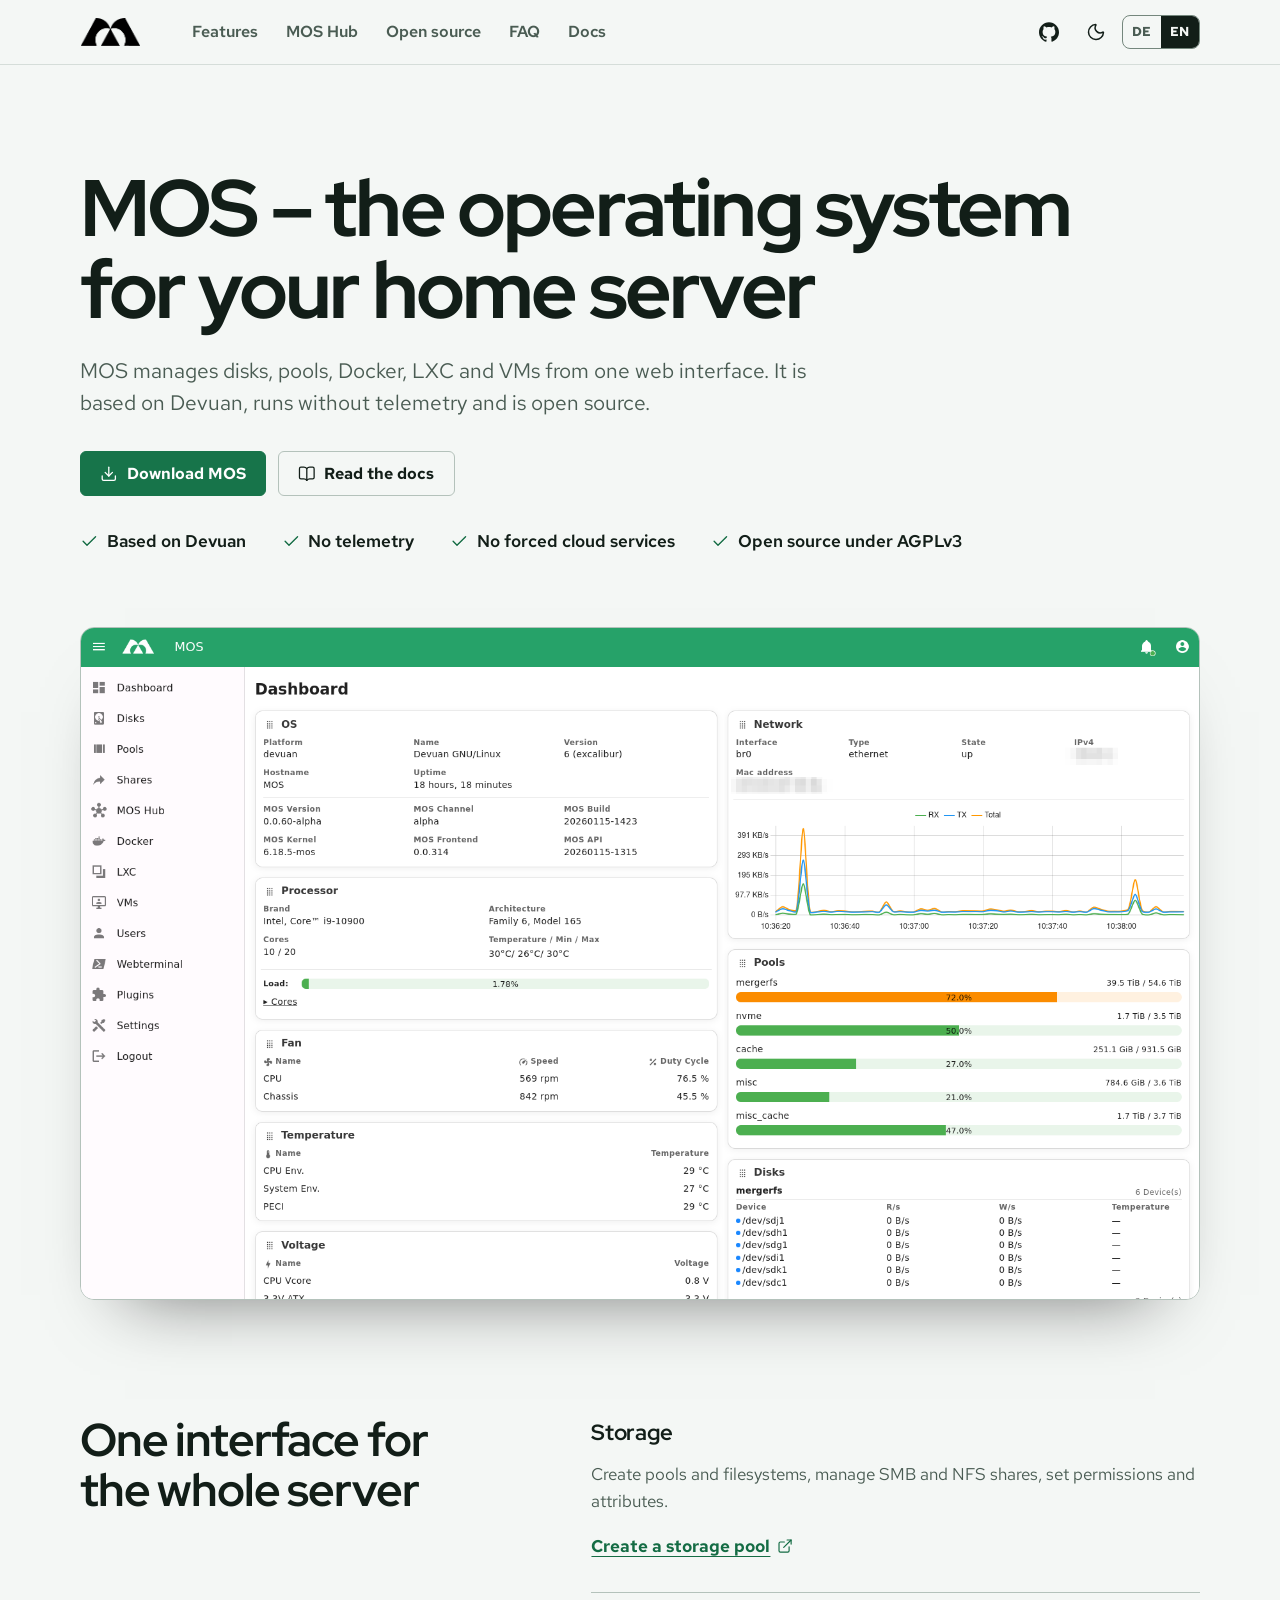
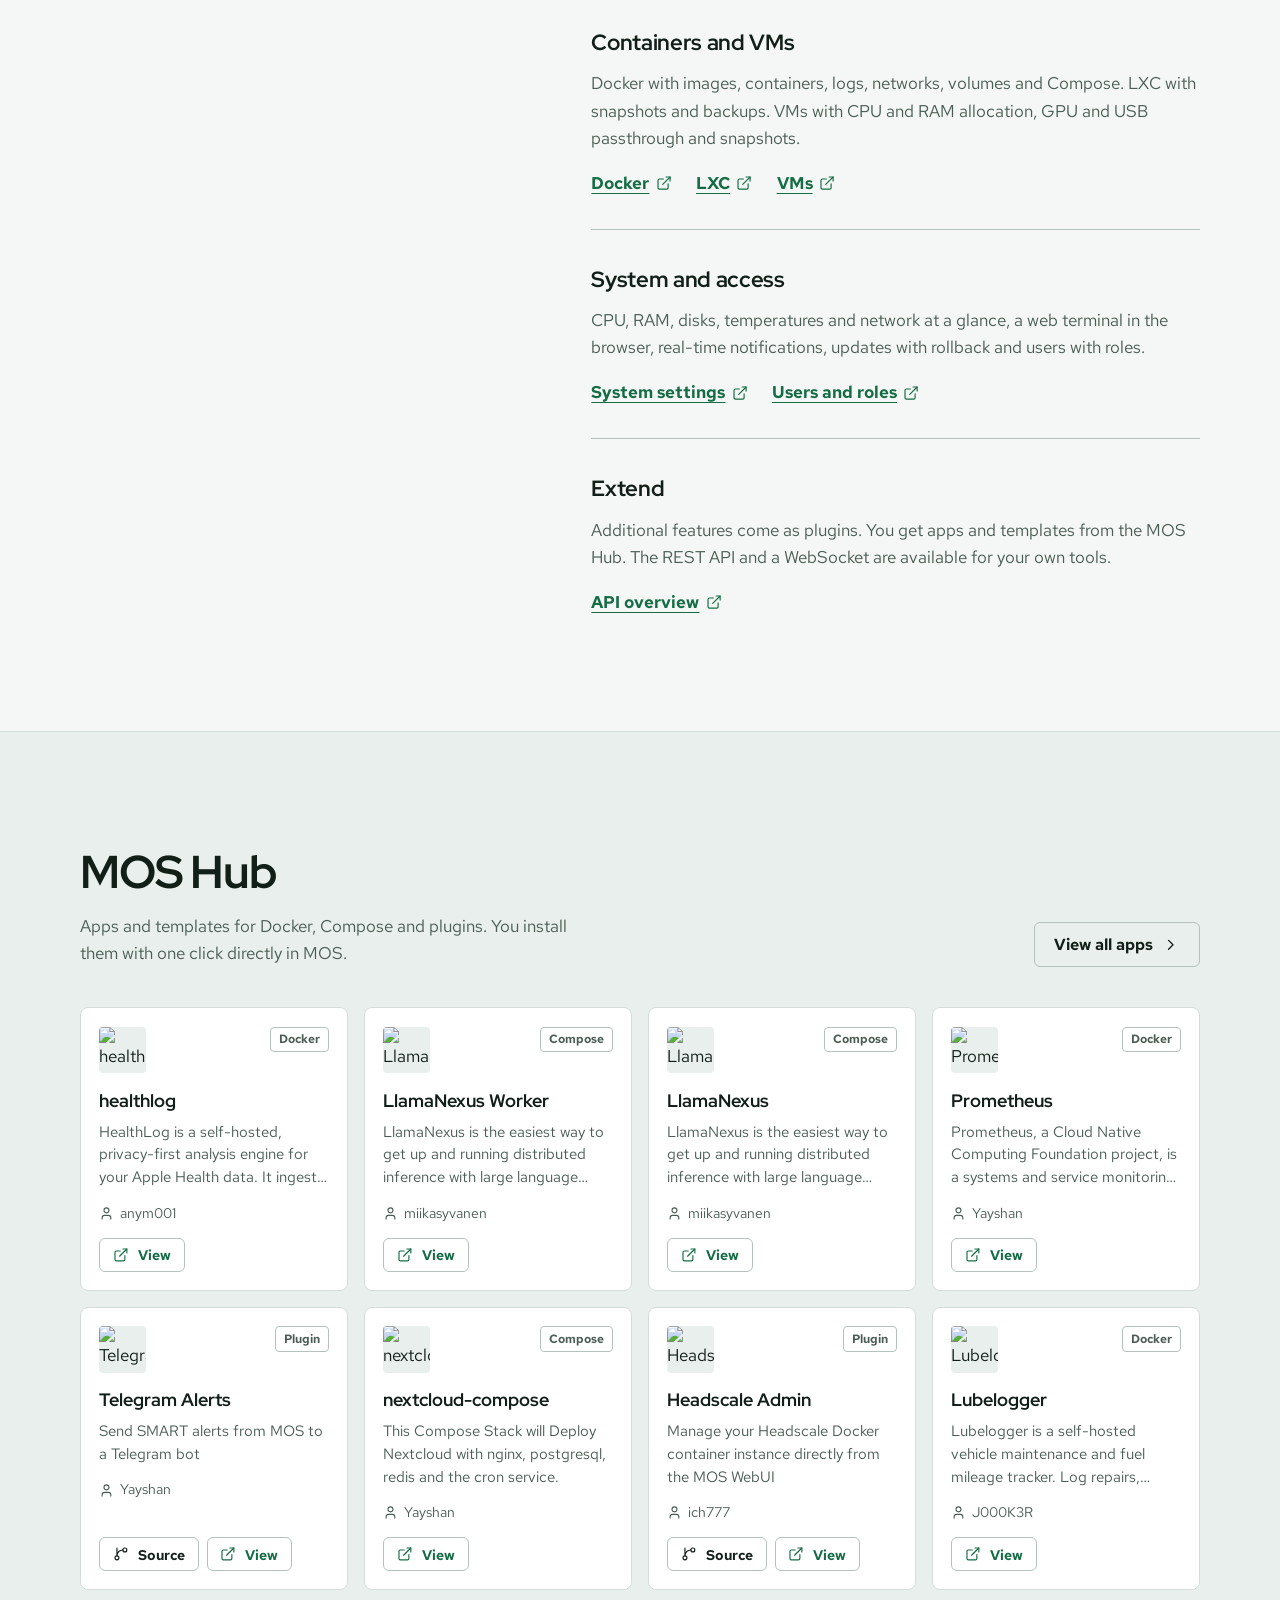
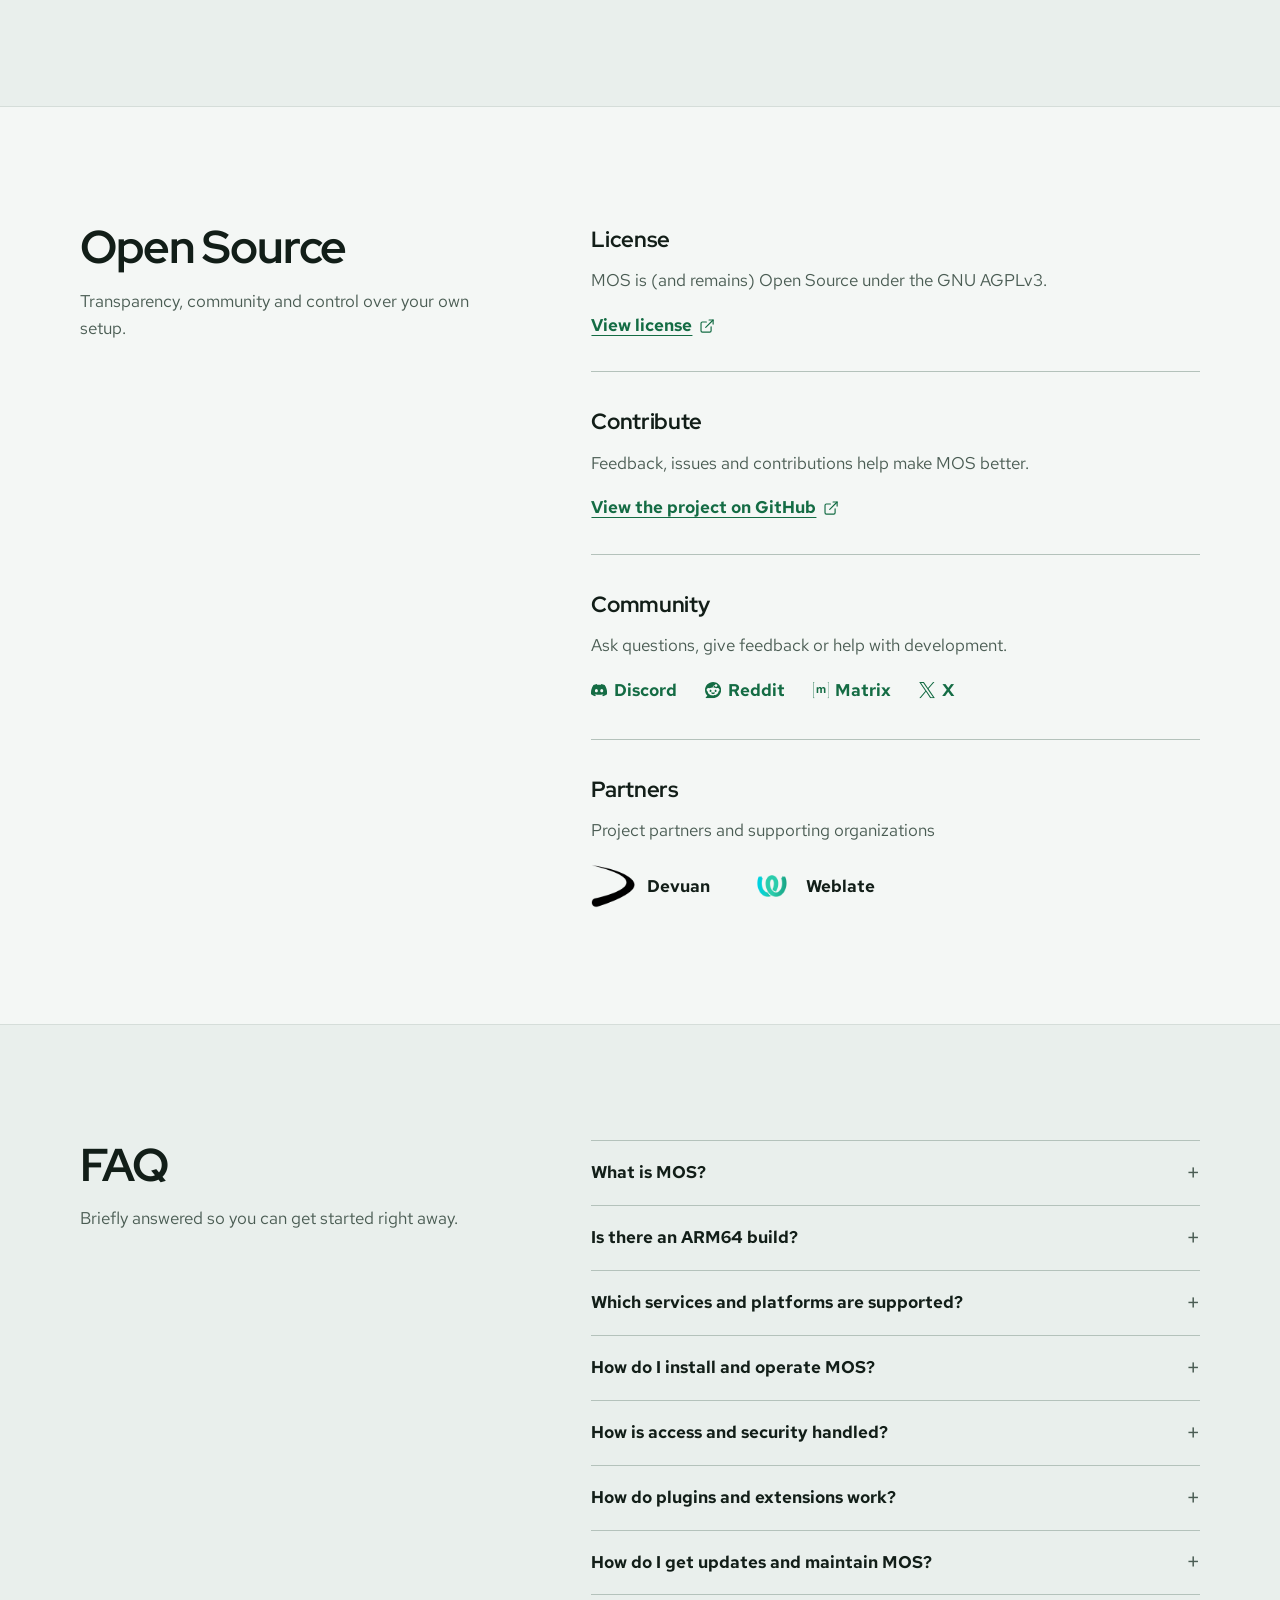
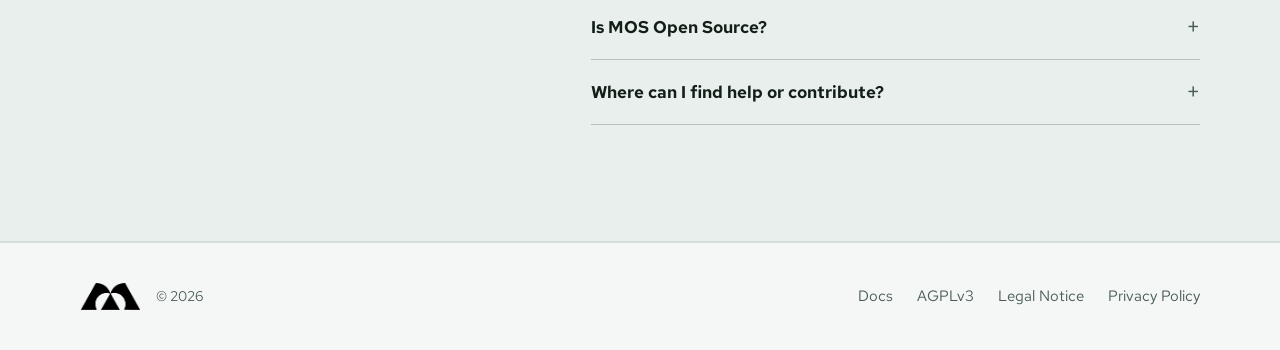
==== commit 5c203506: "Refactor website" ====
--- a/index.html
+++ b/index.html
@@ -4,780 +4,306 @@
     <meta charset="UTF-8" />
     <meta name="viewport" content="width=device-width, initial-scale=1" />
     <meta name="color-scheme" content="light dark" />
-
-    <title data-i18n="meta.title">MOS – Modulares Betriebssystem für Server und Homelabs</title>
-    <meta
-      name="description"
-      data-i18n-content="meta.description"
-      content="MOS ist eine moderne Web-Oberfläche für Monitoring, Storage/Shares, Benutzer, Services, Docker, LXC, VMs, Plugins, Benachrichtigungen und Systemeinstellungen – schnell, übersichtlich und self-hosted."
-    />
-
-    <meta property="og:title" content="MOS" />
-    <meta
-      property="og:description"
-      data-i18n-content="meta.ogDescription"
-      content="Moderne Web-Oberfläche für Monitoring, Storage/Shares, Benutzer, Services, Docker, LXC, VMs, Plugins, Benachrichtigungen und Settings."
-    />
+    <title data-i18n="meta.title">MOS – Das Betriebssystem für deinen Homeserver</title>
+    <meta name="description" data-i18n-content="meta.description" content="MOS ist ein Betriebssystem für Homeserver und Homelabs auf Basis von Devuan. Pools, Shares, Docker, LXC und VMs verwaltest du in einer Weboberfläche. Open Source und ohne Telemetrie." />
+    <link rel="canonical" href="https://mos-official.net/" />
+    <meta property="og:title" data-i18n-content="meta.title" content="MOS – Das Betriebssystem für deinen Homeserver" />
+    <meta property="og:description" data-i18n-content="meta.ogDescription" content="Pools, Shares, Docker, LXC und VMs in einer Weboberfläche. Basiert auf Devuan, Open Source, ohne Telemetrie." />
     <meta property="og:type" content="website" />
-
-    <link id="favicon" rel="icon" type="image/png" href="./assets/mos-black_square.png" />
-    <link id="apple-touch-icon" rel="apple-touch-icon" href="./assets/mos-black_square.png" />
-
+    <meta property="og:url" content="https://mos-official.net/" />
+    <meta property="og:image" content="https://mos-official.net/assets/dashboard_light.png" />
+    <meta name="twitter:card" content="summary_large_image" />
+    <link rel="icon" type="image/png" href="./assets/mos-black_square.png" media="(prefers-color-scheme: light)" />
+    <link rel="icon" type="image/png" href="./assets/mos-white_square.png" media="(prefers-color-scheme: dark)" />
+    <link rel="apple-touch-icon" href="./assets/mos-black_square.png" />
+    <link rel="preload" href="./assets/fonts/red-hat-display-latin-wght-normal.woff2" as="font" type="font/woff2" crossorigin />
+    <link rel="preload" href="./assets/fonts/red-hat-text-latin-wght-normal.woff2" as="font" type="font/woff2" crossorigin />
     <script>
       (function () {
+        var t = null;
         try {
-          const p = window.location.pathname;
-          const last = p.split('/').filter(Boolean).slice(-1)[0] || '';
-          const looksLikeFile = last.includes('.');
-          if (!looksLikeFile && !p.endsWith('/')) {
-            window.location.replace(p + '/' + window.location.search + window.location.hash);
-          }
-        } catch {}
+          t = localStorage.getItem('mos-landing-theme');
+        } catch (e) {}
+        if (t !== 'light' && t !== 'dark') {
+          t = window.matchMedia && window.matchMedia('(prefers-color-scheme: dark)').matches ? 'dark' : 'light';
+        }
+        document.documentElement.setAttribute('data-theme', t);
       })();
     </script>
-
-    <link rel="stylesheet" href="./styles.css?v=2026-04-19-6" />
-    <link rel="stylesheet" href="https://cdnjs.cloudflare.com/ajax/libs/font-awesome/6.5.2/css/all.min.css" />
-    <script src="./translations.js?v=2026-04-19-6"></script>
-    <script defer src="./script.js?v=2026-04-19-5"></script>
-    <script defer src="./apps.js?v=2026-04-19-5"></script>
+    <link rel="stylesheet" href="./styles.css" />
+    <script defer src="./translations.js"></script>
+    <script defer src="./script.js"></script>
+    <script defer src="./apps.js"></script>
   </head>
   <body>
+<svg xmlns="http://www.w3.org/2000/svg" style="display:none">
+<symbol id="i-chevron-left" viewBox="0 0 24 24"><path d="m15 18-6-6 6-6" /></symbol>
+<symbol id="i-chevron-right" viewBox="0 0 24 24"><path d="m9 18 6-6-6-6" /></symbol>
+<symbol id="i-check" viewBox="0 0 24 24"><path d="M20 6 9 17l-5-5" /></symbol>
+<symbol id="i-search" viewBox="0 0 24 24"><path d="m21 21-4.34-4.34" /><circle cx="11" cy="11" r="8" /></symbol>
+<symbol id="i-link" viewBox="0 0 24 24"><path d="M10 13a5 5 0 0 0 7.54.54l3-3a5 5 0 0 0-7.07-7.07l-1.72 1.71" /><path d="M14 11a5 5 0 0 0-7.54-.54l-3 3a5 5 0 0 0 7.07 7.07l1.71-1.71" /></symbol>
+<symbol id="i-external-link" viewBox="0 0 24 24"><path d="M15 3h6v6" /><path d="M10 14 21 3" /><path d="M18 13v6a2 2 0 0 1-2 2H5a2 2 0 0 1-2-2V8a2 2 0 0 1 2-2h6" /></symbol>
+<symbol id="i-user" viewBox="0 0 24 24"><path d="M19 21v-2a4 4 0 0 0-4-4H9a4 4 0 0 0-4 4v2" /><circle cx="12" cy="7" r="4" /></symbol>
+<symbol id="i-box" viewBox="0 0 24 24"><path d="M21 8a2 2 0 0 0-1-1.73l-7-4a2 2 0 0 0-2 0l-7 4A2 2 0 0 0 3 8v8a2 2 0 0 0 1 1.73l7 4a2 2 0 0 0 2 0l7-4A2 2 0 0 0 21 16Z" /><path d="m3.3 7 8.7 5 8.7-5" /><path d="M12 22V12" /></symbol>
+<symbol id="i-git-branch" viewBox="0 0 24 24"><path d="M15 6a9 9 0 0 0-9 9V3" /><circle cx="18" cy="6" r="3" /><circle cx="6" cy="18" r="3" /></symbol>
+<symbol id="i-globe" viewBox="0 0 24 24"><circle cx="12" cy="12" r="10" /><path d="M12 2a14.5 14.5 0 0 0 0 20 14.5 14.5 0 0 0 0-20" /><path d="M2 12h20" /></symbol>
+<symbol id="i-gift" viewBox="0 0 24 24"><path d="M12 7v14" /><path d="M20 11v8a2 2 0 0 1-2 2H6a2 2 0 0 1-2-2v-8" /><path d="M7.5 7a1 1 0 0 1 0-5A4.8 8 0 0 1 12 7a4.8 8 0 0 1 4.5-5 1 1 0 0 1 0 5" /><rect x="3" y="7" width="18" height="4" rx="1" /></symbol>
+<symbol id="i-file-text" viewBox="0 0 24 24"><path d="M6 22a2 2 0 0 1-2-2V4a2 2 0 0 1 2-2h8a2.4 2.4 0 0 1 1.704.706l3.588 3.588A2.4 2.4 0 0 1 20 8v12a2 2 0 0 1-2 2z" /><path d="M14 2v5a1 1 0 0 0 1 1h5" /><path d="M10 9H8" /><path d="M16 13H8" /><path d="M16 17H8" /></symbol>
+<symbol id="i-info" viewBox="0 0 24 24"><circle cx="12" cy="12" r="10" /><path d="M12 16v-4" /><path d="M12 8h.01" /></symbol>
+<symbol id="i-life-buoy" viewBox="0 0 24 24"><circle cx="12" cy="12" r="10" /><path d="m4.93 4.93 4.24 4.24" /><path d="m14.83 9.17 4.24-4.24" /><path d="m14.83 14.83 4.24 4.24" /><path d="m9.17 14.83-4.24 4.24" /><circle cx="12" cy="12" r="4" /></symbol>
+<symbol id="i-sun" viewBox="0 0 24 24"><circle cx="12" cy="12" r="4" /><path d="M12 2v2" /><path d="M12 20v2" /><path d="m4.93 4.93 1.41 1.41" /><path d="m17.66 17.66 1.41 1.41" /><path d="M2 12h2" /><path d="M20 12h2" /><path d="m6.34 17.66-1.41 1.41" /><path d="m19.07 4.93-1.41 1.41" /></symbol>
+<symbol id="i-moon" viewBox="0 0 24 24"><path d="M20.985 12.486a9 9 0 1 1-9.473-9.472c.405-.022.617.46.402.803a6 6 0 0 0 8.268 8.268c.344-.215.825-.004.803.401" /></symbol>
+<symbol id="i-menu" viewBox="0 0 24 24"><path d="M4 5h16" /><path d="M4 12h16" /><path d="M4 19h16" /></symbol>
+<symbol id="i-x" viewBox="0 0 24 24"><path d="M18 6 6 18" /><path d="m6 6 12 12" /></symbol>
+<symbol id="i-arrow-down" viewBox="0 0 24 24"><path d="M12 5v14" /><path d="m19 12-7 7-7-7" /></symbol>
+<symbol id="i-download" viewBox="0 0 24 24"><path d="M12 15V3" /><path d="M21 15v4a2 2 0 0 1-2 2H5a2 2 0 0 1-2-2v-4" /><path d="m7 10 5 5 5-5" /></symbol>
+<symbol id="i-book-open" viewBox="0 0 24 24"><path d="M12 5v16" /><path d="M20.001 19A2 2 0 0022 17V5a2 2 0 00-1.999-2L16 3.002A5 5 0 0012 5a5 5 0 00-4-2H4a2 2 0 00-2 2v12a2 2 0 001.999 2H8a5 5 0 014 2 5 5 0 014-2z" /></symbol>
+<symbol id="i-copy" viewBox="0 0 24 24"><rect width="14" height="14" x="8" y="8" rx="2" ry="2" /><path d="M4 16c-1.1 0-2-.9-2-2V4c0-1.1.9-2 2-2h10c1.1 0 2 .9 2 2" /></symbol>
+<symbol id="b-github" viewBox="0 0 24 24"><path d="M12 .297c-6.63 0-12 5.373-12 12 0 5.303 3.438 9.8 8.205 11.385.6.113.82-.258.82-.577 0-.285-.01-1.04-.015-2.04-3.338.724-4.042-1.61-4.042-1.61C4.422 18.07 3.633 17.7 3.633 17.7c-1.087-.744.084-.729.084-.729 1.205.084 1.838 1.236 1.838 1.236 1.07 1.835 2.809 1.305 3.495.998.108-.776.417-1.305.76-1.605-2.665-.3-5.466-1.332-5.466-5.93 0-1.31.465-2.38 1.235-3.22-.135-.303-.54-1.523.105-3.176 0 0 1.005-.322 3.3 1.23.96-.267 1.98-.399 3-.405 1.02.006 2.04.138 3 .405 2.28-1.552 3.285-1.23 3.285-1.23.645 1.653.24 2.873.12 3.176.765.84 1.23 1.91 1.23 3.22 0 4.61-2.805 5.625-5.475 5.92.42.36.81 1.096.81 2.22 0 1.606-.015 2.896-.015 3.286 0 .315.21.69.825.57C20.565 22.092 24 17.592 24 12.297c0-6.627-5.373-12-12-12"/></symbol>
+<symbol id="b-discord" viewBox="0 0 24 24"><path d="M20.317 4.3698a19.7913 19.7913 0 00-4.8851-1.5152.0741.0741 0 00-.0785.0371c-.211.3753-.4447.8648-.6083 1.2495-1.8447-.2762-3.68-.2762-5.4868 0-.1636-.3933-.4058-.8742-.6177-1.2495a.077.077 0 00-.0785-.037 19.7363 19.7363 0 00-4.8852 1.515.0699.0699 0 00-.0321.0277C.5334 9.0458-.319 13.5799.0992 18.0578a.0824.0824 0 00.0312.0561c2.0528 1.5076 4.0413 2.4228 5.9929 3.0294a.0777.0777 0 00.0842-.0276c.4616-.6304.8731-1.2952 1.226-1.9942a.076.076 0 00-.0416-.1057c-.6528-.2476-1.2743-.5495-1.8722-.8923a.077.077 0 01-.0076-.1277c.1258-.0943.2517-.1923.3718-.2914a.0743.0743 0 01.0776-.0105c3.9278 1.7933 8.18 1.7933 12.0614 0a.0739.0739 0 01.0785.0095c.1202.099.246.1981.3728.2924a.077.077 0 01-.0066.1276 12.2986 12.2986 0 01-1.873.8914.0766.0766 0 00-.0407.1067c.3604.698.7719 1.3628 1.225 1.9932a.076.076 0 00.0842.0286c1.961-.6067 3.9495-1.5219 6.0023-3.0294a.077.077 0 00.0313-.0552c.5004-5.177-.8382-9.6739-3.5485-13.6604a.061.061 0 00-.0312-.0286zM8.02 15.3312c-1.1825 0-2.1569-1.0857-2.1569-2.419 0-1.3332.9555-2.4189 2.157-2.4189 1.2108 0 2.1757 1.0952 2.1568 2.419 0 1.3332-.9555 2.4189-2.1569 2.4189zm7.9748 0c-1.1825 0-2.1569-1.0857-2.1569-2.419 0-1.3332.9554-2.4189 2.1569-2.4189 1.2108 0 2.1757 1.0952 2.1568 2.419 0 1.3332-.946 2.4189-2.1568 2.4189Z"/></symbol>
+<symbol id="b-reddit" viewBox="0 0 24 24"><path d="M12 0C5.373 0 0 5.373 0 12c0 3.314 1.343 6.314 3.515 8.485l-2.286 2.286C.775 23.225 1.097 24 1.738 24H12c6.627 0 12-5.373 12-12S18.627 0 12 0Zm4.388 3.199c1.104 0 1.999.895 1.999 1.999 0 1.105-.895 2-1.999 2-.946 0-1.739-.657-1.947-1.539v.002c-1.147.162-2.032 1.15-2.032 2.341v.007c1.776.067 3.4.567 4.686 1.363.473-.363 1.064-.58 1.707-.58 1.547 0 2.802 1.254 2.802 2.802 0 1.117-.655 2.081-1.601 2.531-.088 3.256-3.637 5.876-7.997 5.876-4.361 0-7.905-2.617-7.998-5.87-.954-.447-1.614-1.415-1.614-2.538 0-1.548 1.255-2.802 2.803-2.802.645 0 1.239.218 1.712.585 1.275-.79 2.881-1.291 4.64-1.365v-.01c0-1.663 1.263-3.034 2.88-3.207.188-.911.993-1.595 1.959-1.595Zm-8.085 8.376c-.784 0-1.459.78-1.506 1.797-.047 1.016.64 1.429 1.426 1.429.786 0 1.371-.369 1.418-1.385.047-1.017-.553-1.841-1.338-1.841Zm7.406 0c-.786 0-1.385.824-1.338 1.841.047 1.017.634 1.385 1.418 1.385.785 0 1.473-.413 1.426-1.429-.046-1.017-.721-1.797-1.506-1.797Zm-3.703 4.013c-.974 0-1.907.048-2.77.135-.147.015-.241.168-.183.305.483 1.154 1.622 1.964 2.953 1.964 1.33 0 2.47-.81 2.953-1.964.057-.137-.037-.29-.184-.305-.863-.087-1.795-.135-2.769-.135Z"/></symbol>
+<symbol id="b-x" viewBox="0 0 24 24"><path d="M14.234 10.162 22.977 0h-2.072l-7.591 8.824L7.251 0H.258l9.168 13.343L.258 24H2.33l8.016-9.318L16.749 24h6.993zm-2.837 3.299-.929-1.329L3.076 1.56h3.182l5.965 8.532.929 1.329 7.754 11.09h-3.182z"/></symbol>
+<symbol id="b-matrix" viewBox="0 0 24 24"><path d="M.632.55v22.9H2.28V24H0V0h2.28v.55zm7.043 7.26v1.157h.033c.309-.443.683-.784 1.117-1.024.433-.245.936-.365 1.5-.365.54 0 1.033.107 1.481.314.448.208.785.582 1.02 1.108.254-.374.6-.706 1.034-.992.434-.287.95-.43 1.546-.43.453 0 .872.056 1.26.167.388.11.716.286.993.53.276.245.489.559.646.951.152.392.23.863.23 1.417v5.728h-2.349V11.52c0-.286-.01-.559-.032-.812a1.755 1.755 0 0 0-.18-.66 1.106 1.106 0 0 0-.438-.448c-.194-.11-.457-.166-.785-.166-.332 0-.6.064-.803.189a1.38 1.38 0 0 0-.48.499 1.946 1.946 0 0 0-.231.696 5.56 5.56 0 0 0-.06.785v4.768h-2.35v-4.8c0-.254-.004-.503-.018-.752a2.074 2.074 0 0 0-.143-.688 1.052 1.052 0 0 0-.415-.503c-.194-.125-.476-.19-.854-.19-.111 0-.259.024-.439.074-.18.051-.36.143-.53.282-.171.138-.319.337-.439.595-.12.259-.18.6-.18 1.02v4.966H5.46V7.81zm15.693 15.64V.55H21.72V0H24v24h-2.28v-.55z"/></symbol>
+<symbol id="i-star" viewBox="0 0 24 24"><path d="M11.525 2.295a.53.53 0 0 1 .95 0l2.31 4.679a2.123 2.123 0 0 0 1.595 1.16l5.166.756a.53.53 0 0 1 .294.904l-3.736 3.638a2.123 2.123 0 0 0-.611 1.878l.882 5.14a.53.53 0 0 1-.771.56l-4.618-2.428a2.122 2.122 0 0 0-1.973 0L6.396 21.01a.53.53 0 0 1-.77-.56l.881-5.139a2.122 2.122 0 0 0-.611-1.879L2.16 9.795a.53.53 0 0 1 .294-.906l5.165-.755a2.122 2.122 0 0 0 1.597-1.16z" /></symbol>
+</svg>
+
     <a class="skip-link" href="#main" data-i18n="skipLink">Zum Inhalt springen</a>
-
-    <header class="site-header" role="banner">
+    <header class="site-header">
       <div class="container header-inner">
-        <a class="brand" href="#top" data-i18n-aria-label="brand.ariaLabel" aria-label="MOS Start">
-          <span class="brand-mark" aria-hidden="true">
-            <img
-              class="brand-logo"
-              data-logo
-              data-light="./assets/mos-black.png"
-              data-dark="./assets/mos-white.png"
-              src="./assets/mos-white.png"
-              data-i18n-alt="brand.alt"
-              alt="MOS"
-              height="24"
-              style="height: 24px; width: auto"
-              decoding="async"
-            />
-          </span>
-          <span class="brand-text"></span>
+        <a class="brand" href="./" data-i18n-aria-label="brand.ariaLabel" aria-label="MOS Start">
+          <img class="brand-logo only-light" src="./assets/mos-black.png" width="521" height="236" data-i18n-alt="brand.alt" alt="MOS" />
+          <img class="brand-logo only-dark" src="./assets/mos-white.png" width="521" height="236" data-i18n-alt="brand.alt" alt="MOS" />
         </a>
-
-        <nav class="nav" data-i18n-aria-label="nav.ariaLabel" aria-label="Hauptnavigation">
-          <a class="nav-link" href="#features" data-i18n="nav.features">Features</a>
-          <a class="nav-link" href="./apps.html" target="_blank" rel="noopener" data-i18n="nav.apps">Apps</a>
-          <a class="nav-link" href="#api" data-i18n="nav.api">API</a>
-          <a class="nav-link" href="#opensource" data-i18n="nav.opensource">Open Source</a>
-          <a class="nav-link" href="#usecases" data-i18n="nav.usecases">Use Cases</a>
-          <a class="nav-link" href="#partners" data-i18n="nav.partners">Partners</a>
-          <a class="nav-link" href="#faq" data-i18n="nav.faq">FAQ</a>
-        </nav>
-
+        <nav class="nav" id="site-nav" data-i18n-aria-label="nav.ariaLabel" aria-label="Hauptnavigation"><a class="nav-link" href="#funktionen" data-i18n="nav.features">Funktionen</a><a class="nav-link" href="#hub" data-i18n="nav.hub">MOS Hub</a><a class="nav-link" href="#opensource" data-i18n="nav.opensource">Open Source</a><a class="nav-link" href="#faq" data-i18n="nav.faq">FAQ</a><a class="nav-link" href="https://docs.mos-official.net" target="_blank" rel="noopener" data-i18n="nav.docs">Dokumentation</a></nav>
         <div class="header-actions">
-          <a href="https://github.com/mos-nas/mos-releases" target="_blank" rel="noopener" class="nav-link" id="gh-star-link">
-            <i class="fa-brands fa-github"></i>
-            ★
-            <span id="gh-star-count">-</span>
-          </a>
-          <button
-            class="btn btn-ghost"
-            type="button"
-            data-action="toggle-theme"
-            data-i18n-aria-label="header.theme.ariaLabel"
-            data-i18n-title="header.theme.title"
-            aria-label="Theme umschalten"
-            title="Theme"
-          >
-            <span class="icon" aria-hidden="true">◐</span>
-          </button>
-          <div class="language-dropdown">
-            <button
-              class="btn btn-ghost language-toggle"
-              type="button"
-              onclick="window.toggleLanguageMenu()"
-              data-i18n-aria-label="header.language.ariaLabel"
-              data-i18n-title="header.language.title"
-              aria-label="Sprache umschalten"
-              title="Sprache"
-              aria-haspopup="true"
-              aria-expanded="false"
-            >
-              <span class="flag" aria-hidden="true">🇩🇪</span>
-              <span class="lang-code" aria-hidden="true">DE</span>
-              <span class="dropdown-icon" aria-hidden="true">▼</span>
-            </button>
-            <div class="language-menu" hidden>
-              <button class="language-option" data-lang="de" aria-current="page" type="button" onclick="window.selectLanguage('de')">
-                <span class="flag">🇩🇪</span>
-                <span class="lang-code">DE</span>
-              </button>
-              <button class="language-option" data-lang="en" type="button" onclick="window.selectLanguage('en')">
-                <span class="flag">🇬🇧</span>
-                <span class="lang-code">EN</span>
-              </button>
-            </div>
-          </div>
+          
+          <a class="gh-link" href="https://github.com/mos-nas/mos-releases" target="_blank" rel="noopener" data-i18n-title="header.github.title" data-i18n-aria-label="header.github.title" aria-label="MOS auf GitHub" title="MOS auf GitHub"><svg class="i i--brand" aria-hidden="true"><use href="#b-github"></use></svg><span class="gh-stars" id="gh-stars" hidden><svg class="i" aria-hidden="true"><use href="#i-star"></use></svg><span id="gh-star-count"></span></span></a>
+          <button class="icon-btn" type="button" data-action="toggle-theme" data-i18n-title="header.theme.title" data-i18n-aria-label="header.theme.ariaLabel" aria-label="Theme umschalten" title="Theme"><svg class="i only-dark" aria-hidden="true"><use href="#i-sun"></use></svg><svg class="i only-light" aria-hidden="true"><use href="#i-moon"></use></svg></button>
+          <div class="lang" role="group" data-i18n-aria-label="header.language.ariaLabel" aria-label="Sprache umschalten">
+            <button type="button" data-lang="de" aria-pressed="true">DE</button>
+            <button type="button" data-lang="en" aria-pressed="false">EN</button>
+          </div>
+          <button class="icon-btn menu-toggle" type="button" data-action="toggle-menu" aria-expanded="false" aria-controls="site-nav" data-i18n-aria-label="nav.menu" aria-label="Menü"><svg class="i" aria-hidden="true"><use href="#i-menu"></use></svg></button>
         </div>
       </div>
     </header>
 
-    <aside class="social-tabs" data-i18n-aria-label="social.ariaLabel" aria-label="Social Links">
-      <a
-        class="social-tab social-tab--discord"
-        href="https://discord.com/invite/fcTMbuygTV"
-        target="_blank"
-        rel="noopener"
-        data-i18n-aria-label="social.discord.ariaLabel"
-        data-i18n-title="social.discord.title"
-        aria-label="Discord öffnen"
-        title="Discord"
-      >
-        <span class="social-tab__icon" aria-hidden="true"><i class="fa-brands fa-discord" aria-hidden="true"></i></span>
-        <span class="social-tab__label" data-i18n="social.discord.label">Discord</span>
-      </a>
-
-      <a
-        class="social-tab social-tab--reddit"
-        href="https://www.reddit.com/r/MOS_official_net/"
-        target="_blank"
-        rel="noopener"
-        data-i18n-aria-label="social.reddit.ariaLabel"
-        data-i18n-title="social.reddit.title"
-        aria-label="Reddit öffnen"
-        title="Reddit"
-      >
-        <span class="social-tab__icon" aria-hidden="true"><i class="fa-brands fa-reddit-alien" aria-hidden="true"></i></span>
-        <span class="social-tab__label" data-i18n="social.reddit.label">Reddit</span>
-      </a>
-
-      <a
-        class="social-tab social-tab--x"
-        href="https://x.com/mos_offi"
-        target="_blank"
-        rel="noopener"
-        data-i18n-aria-label="social.x.ariaLabel"
-        data-i18n-title="social.x.title"
-        aria-label="X öffnen"
-        title="X"
-      >
-        <span class="social-tab__icon" aria-hidden="true"><i class="fa-brands fa-x-twitter" aria-hidden="true"></i></span>
-        <span class="social-tab__label" data-i18n="social.x.label">X</span>
-      </a>
-      <a
-        class="social-tab social-tab--matrix"
-        href="https://matrix.to/#/#mos_official:matrix.org"
-        target="_blank"
-        rel="noopener"
-        data-i18n-aria-label="social.matrix.ariaLabel"
-        data-i18n-title="social.matrix.title"
-        aria-label="Matrix öffnen"
-        title="Matrix"
-      >
-        <span class="social-tab__icon" aria-hidden="true">
-          <svg xmlns="http://www.w3.org/2000/svg" viewBox="0 0 24 24" width="1em" height="1em" fill="currentColor" aria-hidden="true">
-            <path
-              d="M.632.55v22.9H2.28V24H0V0h2.28v.55zm7.043 7.26v1.157h.033a3.3 3.3 0 0 1 1.117-1.024c.433-.245.936-.365 1.5-.365q.81.002 1.481.314c.448.208.785.582 1.02 1.108q.382-.562 1.034-.992q.651-.43 1.546-.43q.679 0 1.26.167c.388.11.716.286.993.53c.276.245.489.559.646.951q.229.587.23 1.417v5.728h-2.349V11.52q0-.43-.032-.812a1.8 1.8 0 0 0-.18-.66a1.1 1.1 0 0 0-.438-.448q-.292-.165-.785-.166q-.498 0-.803.189a1.4 1.4 0 0 0-.48.499a2 2 0 0 0-.231.696a6 6 0 0 0-.06.785v4.768h-2.35v-4.8q.002-.38-.018-.752a2.1 2.1 0 0 0-.143-.688a1.05 1.05 0 0 0-.415-.503c-.194-.125-.476-.19-.854-.19q-.168 0-.439.074c-.18.051-.36.143-.53.282a1.64 1.64 0 0 0-.439.595q-.18.39-.18 1.02v4.966H5.46V7.81zm15.693 15.64V.55H21.72V0H24v24h-2.28v-.55z"
-            />
-          </svg>
-        </span>
-        <span class="social-tab__label" data-i18n="social.matrix.label">Matrix</span>
-      </a>
-    </aside>
-
-    <main id="main" class="main" role="main">
-      <section id="top" class="hero">
-        <div class="container hero-grid">
-          <div class="hero-copy">
-            <p class="kicker" data-i18n="hero.kicker">Self-hosted · Schnell · Übersichtlich</p>
-
-            <h1 data-i18n="hero.title">MOS – Modulares Betriebssystem für Server und Homelabs</h1>
-
-            <p class="lead" data-i18n="hero.lead">
-              Devuan‑basiert und ressourcenschonend: Web‑UI mit Monitoring, Storage &amp; Shares, Users, Netzwerk, Benachrichtigungen, Webterminal sowie Docker, LXC, VMs – modular erweiterbar.
-            </p>
-
-            <div class="chips" data-i18n-aria-label="hero.chips.ariaLabel" aria-label="Kernpunkte">
-              <span class="chip">
-                <strong data-i18n="hero.chip1.strong">Modernes UI</strong>
-                ·
-                <span data-i18n="hero.chip1.text">Vue + Vuetify</span>
-              </span>
-              <span class="chip">
-                <strong data-i18n="hero.chip2.strong">Modernes API</strong>
-                ·
-                <span data-i18n="hero.chip2.text">REST + WebSocket</span>
-              </span>
-              <span class="chip">
-                <strong data-i18n="hero.chip3.strong">Open Source</strong>
-                ·
-                <span data-i18n="hero.chip3.text">AGPLv3</span>
-              </span>
-            </div>
-
-            <div class="hero-actions" id="cta">
-              <a class="btn btn-primary" href="https://github.com/mos-nas/mos-releases/releases" target="_blank" rel="noopener" data-i18n="hero.download">Download</a>
-              <a class="btn btn-secondary" href="https://docs.mos-official.net" target="_blank" rel="noopener" data-i18n="hero.docs">Dokumentation</a>
-            </div>
-
-            <ul class="hero-bullets" data-i18n-aria-label="hero.bullets.ariaLabel" aria-label="Kurzvorteile">
-              <li data-i18n="hero.bullet1">Keine versteckten Services</li>
-              <li data-i18n="hero.bullet2">Keine Telemetrie</li>
-              <li data-i18n="hero.bullet3">Keine erzwungenen Cloud Services oder Abhängigkeiten</li>
-              <li data-i18n="hero.bullet4">Funktionen können auf Wunsch mit Plugins aktiviert werden</li>
+    <main id="main">
+      <section class="hero" id="top">
+        <div class="container">
+          <h1 data-i18n="hero.title">MOS – das Betriebssystem für deinen Homeserver</h1>
+          <p class="lead" data-i18n="hero.lead">MOS verwaltet Festplatten, Pools, Docker, LXC und VMs in einer Weboberfläche. Es basiert auf Devuan, läuft ohne Telemetrie und ist Open Source.</p>
+          <div class="hero-actions">
+            <a class="btn btn-primary" href="https://github.com/mos-nas/mos-releases/releases" target="_blank" rel="noopener"><svg class="i" aria-hidden="true"><use href="#i-download"></use></svg><span data-i18n="hero.download">MOS herunterladen</span></a>
+            <a class="btn" href="https://docs.mos-official.net" target="_blank" rel="noopener"><svg class="i" aria-hidden="true"><use href="#i-book-open"></use></svg><span data-i18n="hero.docs">Dokumentation lesen</span></a>
+          </div>
+          <ul class="facts" data-i18n-aria-label="facts.ariaLabel" aria-label="Eckdaten">
+            <li><svg class="i" aria-hidden="true"><use href="#i-check"></use></svg><span data-i18n="facts.devuan">Basiert auf Devuan</span></li>
+            <li><svg class="i" aria-hidden="true"><use href="#i-check"></use></svg><span data-i18n="facts.telemetry">Keine Telemetrie</span></li>
+            <li><svg class="i" aria-hidden="true"><use href="#i-check"></use></svg><span data-i18n="facts.cloud">Keine erzwungenen Cloud-Dienste</span></li>
+            <li><svg class="i" aria-hidden="true"><use href="#i-check"></use></svg><span data-i18n="facts.license">Open Source unter AGPLv3</span></li>
+          </ul>
+          <div class="shot">
+            <button class="shot-open" type="button" data-dialog-open="lightbox" data-i18n-aria-label="hero.screenshot.open" aria-label="Screenshot vergrößern">
+              <img class="only-light" src="./assets/dashboard_light.png" width="1748" height="1452" data-i18n-alt="hero.screenshot.alt" fetchpriority="high" decoding="async" alt="Das MOS-Dashboard mit Systeminfos, Netzwerkverkehr, Pools und Disks" />
+              <img class="only-dark" src="./assets/dashboard_dark.png" width="1746" height="1443" data-i18n-alt="hero.screenshot.alt" fetchpriority="high" decoding="async" alt="Das MOS-Dashboard mit Systeminfos, Netzwerkverkehr, Pools und Disks" />
+            </button>
+          </div>
+        </div>
+      </section>
+
+      <section class="section" id="funktionen">
+        <div class="container chapter">
+          <div class="chapter__head">
+            <h2 data-i18n="features.title">Eine Oberfläche für den ganzen Server</h2>
+          </div>
+          <div class="chapter__body">
+          <div class="group">
+            <h3 data-i18n="features.storage.title">Speicher</h3>
+            <p data-i18n="features.storage.text">Pools und Dateisysteme anlegen, SMB- und NFS-Shares verwalten, Rechte und Attribute setzen.</p>
+            <ul class="linklist"><li><a class="link" href="https://docs.mos-official.net/docs/Quick-Start/Create-Storage-Pool" target="_blank" rel="noopener"><span data-i18n="features.storage.link">Storage-Pool erstellen</span><svg class="i" aria-hidden="true"><use href="#i-external-link"></use></svg></a></li></ul>
+          </div>
+          <div class="group">
+            <h3 data-i18n="features.containers.title">Container und VMs</h3>
+            <p data-i18n="features.containers.text">Docker mit Images, Containern, Logs, Netzwerken, Volumes und Compose. LXC mit Snapshots und Backups. VMs mit CPU- und RAM-Zuteilung, GPU- und USB-Passthrough und Snapshots.</p>
+            <ul class="linklist">
+              <li><a class="link" href="https://docs.mos-official.net/docs/Virtualization/Docker-Service" target="_blank" rel="noopener"><span data-i18n="features.docker.link">Docker</span><svg class="i" aria-hidden="true"><use href="#i-external-link"></use></svg></a></li>
+              <li><a class="link" href="https://docs.mos-official.net/docs/Virtualization/LXC-Service" target="_blank" rel="noopener"><span data-i18n="features.lxc.link">LXC</span><svg class="i" aria-hidden="true"><use href="#i-external-link"></use></svg></a></li>
+              <li><a class="link" href="https://docs.mos-official.net/docs/Virtualization/VM-Service" target="_blank" rel="noopener"><span data-i18n="features.vm.link">VMs</span><svg class="i" aria-hidden="true"><use href="#i-external-link"></use></svg></a></li>
             </ul>
           </div>
-
-          <div class="hero-card" data-i18n-aria-label="hero.preview.ariaLabel" aria-label="Vorschau">
-            <img
-              id="mos-screenshot-thumb"
-              data-screenshot
-              data-light="./assets/dashboard_light.png"
-              data-dark="./assets/dashboard_dark.png"
-              src="./assets/dashboard_light.png"
-              data-i18n-alt="hero.screenshot.alt"
-              alt="MOS Web UI Screenshot"
-              width="450"
-              height="300"
-              decoding="async"
-              style="cursor: pointer; max-width: 100%; height: auto"
-            />
-          </div>
-
-          <!-- simple lightbox -->
-          <div
-            id="mos-lightbox"
-            role="dialog"
-            aria-modal="true"
-            aria-hidden="true"
-            style="display: none; position: fixed; inset: 0; background: rgba(0, 0, 0, 0.85); align-items: center; justify-content: center; padding: 2rem; z-index: 9999"
-          >
-            <button
-              id="mos-lightbox-close"
-              data-i18n-aria-label="lightbox.close"
-              aria-label="Schließen"
-              style="position: absolute; right: 1rem; top: 1rem; background: transparent; border: none; color: #fff; font-size: 1.5rem; cursor: pointer"
-            >
-              ✕
-            </button>
-            <img
-              id="mos-screenshot-full"
-              data-screenshot
-              data-light="./assets/dashboard_light.png"
-              data-dark="./assets/dashboard_dark.png"
-              src="./assets/dashboard_light.png"
-              data-i18n-alt="lightbox.imageAlt"
-              alt="MOS Web UI Screenshot vergrößert"
-              style="max-width: 100%; max-height: 100%; box-shadow: 0 10px 30px rgba(0, 0, 0, 0.5)"
-            />
-          </div>
-
-          <script>
-            (function () {
-              const thumb = document.getElementById('mos-screenshot-thumb');
-              const lb = document.getElementById('mos-lightbox');
-              const close = document.getElementById('mos-lightbox-close');
-              if (!thumb || !lb) return;
-              function open() {
-                lb.style.display = 'flex';
-                lb.setAttribute('aria-hidden', 'false');
-                document.body.style.overflow = 'hidden';
-              }
-              function closeLB() {
-                lb.style.display = 'none';
-                lb.setAttribute('aria-hidden', 'true');
-                document.body.style.overflow = '';
-              }
-              thumb.addEventListener('click', open);
-              close.addEventListener('click', closeLB);
-              lb.addEventListener('click', (e) => {
-                if (e.target === lb) closeLB();
-              });
-              document.addEventListener('keydown', (e) => {
-                if (e.key === 'Escape' && lb.style.display === 'flex') closeLB();
-              });
-            })();
-          </script>
-        </div>
-      </section>
-
-      <!-- Highlights: kurze Übersicht der Bereiche -->
-      <section id="highlights" class="section section-alt">
+          <div class="group">
+            <h3 data-i18n="features.system.title">System und Zugriff</h3>
+            <p data-i18n="features.system.text">CPU, RAM, Disks, Temperaturen und Netzwerk im Blick, ein Webterminal im Browser, Benachrichtigungen in Echtzeit, Updates mit Rollback und Benutzer mit Rollen.</p>
+            <ul class="linklist">
+              <li><a class="link" href="https://docs.mos-official.net/docs/System-Management/System-Configuration/System-Settings" target="_blank" rel="noopener"><span data-i18n="features.settings.link">Systemeinstellungen</span><svg class="i" aria-hidden="true"><use href="#i-external-link"></use></svg></a></li>
+              <li><a class="link" href="https://docs.mos-official.net/docs/User-Management/Users" target="_blank" rel="noopener"><span data-i18n="features.users.link">Benutzer und Rollen</span><svg class="i" aria-hidden="true"><use href="#i-external-link"></use></svg></a></li>
+            </ul>
+          </div>
+          <div class="group">
+            <h3 data-i18n="features.extend.title">Erweitern</h3>
+            <p data-i18n="features.extend.text">Zusätzliche Funktionen kommen als Plugins. Apps und Templates holst du aus dem MOS Hub. Die REST-API und ein WebSocket stehen für eigene Tools bereit.</p>
+            <ul class="linklist"><li><a class="link" href="https://docs.mos-official.net/docs/API/MOS-API-Overview" target="_blank" rel="noopener"><span data-i18n="features.api.link">API-Überblick</span><svg class="i" aria-hidden="true"><use href="#i-external-link"></use></svg></a></li></ul>
+          </div>
+          </div>
+        </div>
+      </section>
+
+      <section class="section section--sunk" id="hub">
         <div class="container">
-          <div class="section-head">
-            <h2 data-i18n="highlights.title">Was MOS abdeckt</h2>
-            <p class="muted" data-i18n="highlights.subtitle">Kernbereiche und Schnellzugriffe in die Doku.</p>
-          </div>
-
-          <div class="grid highlights">
-            <a class="card link" href="https://docs.mos-official.net/docs/Quick-Start/WebUI-Overview" target="_blank" rel="noopener">
-              <div class="icon-badge" aria-hidden="true">
-                <svg viewBox="0 0 24 24" fill="none" stroke="currentColor" stroke-width="1.8" stroke-linecap="round" stroke-linejoin="round" aria-hidden="true">
-                  <circle cx="12" cy="12" r="9" />
-                  <path d="M15 9l-3 6-3-3 6-3z" />
-                </svg>
-              </div>
-              <h3 data-i18n="highlights.quickStart.title">Quick Start</h3>
-              <p data-i18n="highlights.quickStart.text">WebUI‑Überblick, Netzwerkstart, erste Pools, erster Container, Shares.</p>
-            </a>
-            <a class="card link" href="https://docs.mos-official.net/docs/Installation/Create-Bootable-Media" target="_blank" rel="noopener">
-              <div class="icon-badge" aria-hidden="true">
-                <svg viewBox="0 0 24 24" fill="none" stroke="currentColor" stroke-width="1.8" stroke-linecap="round" stroke-linejoin="round" aria-hidden="true">
-                  <path d="M12 3v10" />
-                  <path d="M8 9l4 4 4-4" />
-                  <path d="M4 19h16" />
-                </svg>
-              </div>
-              <h3 data-i18n="highlights.installation.title">Installation</h3>
-              <p data-i18n="highlights.installation.text">Boot‑Medium erstellen und loslegen. Changelog via Releases.</p>
-            </a>
-            <a class="card link" href="https://docs.mos-official.net/docs/System-Management/System-Configuration/System-Settings" target="_blank" rel="noopener">
-              <div class="icon-badge" aria-hidden="true">
-                <svg viewBox="0 0 24 24" fill="none" stroke="currentColor" stroke-width="1.8" stroke-linecap="round" stroke-linejoin="round" aria-hidden="true">
-                  <circle cx="12" cy="12" r="3" />
-                  <path d="M12 5v2M12 17v2M5 12h2M17 12h2M7.5 7.5l1.4 1.4M15.1 15.1l1.4 1.4M16.5 7.5l-1.4 1.4M8.9 15.1l-1.4 1.4" />
-                </svg>
-              </div>
-              <h3 data-i18n="highlights.system.title">System</h3>
-              <p data-i18n="highlights.system.text">Settings, Cron, Logs, Updates/Rollback, Tokens, HUB &amp; Notify.</p>
-            </a>
-            <a class="card link" href="https://docs.mos-official.net/docs/Quick-Start/Create-Storage-Pool" target="_blank" rel="noopener">
-              <div class="icon-badge" aria-hidden="true">
-                <svg viewBox="0 0 24 24" fill="none" stroke="currentColor" stroke-width="1.8" stroke-linecap="round" stroke-linejoin="round" aria-hidden="true">
-                  <ellipse cx="12" cy="6" rx="7" ry="3" />
-                  <path d="M5 6v8c0 1.7 3.1 3 7 3s7-1.3 7-3V6" />
-                  <path d="M5 10c0 1.7 3.1 3 7 3s7-1.3 7-3" />
-                </svg>
-              </div>
-              <h3 data-i18n="highlights.storage.title">Storage</h3>
-              <p data-i18n="highlights.storage.text">Pools, Filesystems, SMB/NFS‑Shares, Rechte und Attribute.</p>
-            </a>
-            <a class="card link" href="https://docs.mos-official.net/docs/Virtualization/Docker-Service" target="_blank" rel="noopener">
-              <div class="icon-badge" aria-hidden="true">
-                <svg viewBox="0 0 24 24" fill="none" stroke="currentColor" stroke-width="1.8" stroke-linecap="round" stroke-linejoin="round" aria-hidden="true">
-                  <rect x="5" y="7" width="4" height="4" rx="0.5" />
-                  <rect x="10" y="7" width="4" height="4" rx="0.5" />
-                  <rect x="15" y="7" width="4" height="4" rx="0.5" />
-                  <rect x="7" y="12" width="4" height="4" rx="0.5" />
-                  <rect x="12" y="12" width="4" height="4" rx="0.5" />
-                </svg>
-              </div>
-              <h3 data-i18n="highlights.docker.title">Docker</h3>
-              <p data-i18n="highlights.docker.text">Images/Container, Logs, Netzwerke, Volumes/Appdata, Compose.</p>
-            </a>
-            <a class="card link" href="https://docs.mos-official.net/docs/Virtualization/LXC-Service" target="_blank" rel="noopener">
-              <div class="icon-badge" aria-hidden="true">
-                <svg viewBox="0 0 24 24" fill="none" stroke="currentColor" stroke-width="1.8" stroke-linecap="round" stroke-linejoin="round" aria-hidden="true">
-                  <path d="M12 3l7 4v6l-7 4-7-4V7l7-4z" />
-                  <path d="M12 3v6l7 4" />
-                  <path d="M12 9L5 13" />
-                </svg>
-              </div>
-              <h3 data-i18n="highlights.lxc.title">LXC</h3>
-              <p data-i18n="highlights.lxc.text">Container anlegen, Snapshots/Backups, Netzwerk &amp; Storage.</p>
-            </a>
-            <a class="card link" href="https://docs.mos-official.net/docs/Virtualization/VM-Service" target="_blank" rel="noopener">
-              <div class="icon-badge" aria-hidden="true">
-                <svg viewBox="0 0 24 24" fill="none" stroke="currentColor" stroke-width="1.8" stroke-linecap="round" stroke-linejoin="round" aria-hidden="true">
-                  <rect x="4" y="5" width="16" height="11" rx="1.5" />
-                  <path d="M8 19h8" />
-                  <path d="M12 16v3" />
-                </svg>
-              </div>
-              <h3 data-i18n="highlights.vm.title">VM</h3>
-              <p data-i18n="highlights.vm.text">CPUs/RAM, Netzwerke, Disks, GPU/USB‑Passthrough, Snapshots.</p>
-            </a>
-            <a class="card link" href="https://docs.mos-official.net/docs/User-Management/Users" target="_blank" rel="noopener">
-              <div class="icon-badge" aria-hidden="true">
-                <svg viewBox="0 0 24 24" fill="none" stroke="currentColor" stroke-width="1.8" stroke-linecap="round" stroke-linejoin="round" aria-hidden="true">
-                  <circle cx="12" cy="9" r="3" />
-                  <path d="M5 19c0-3.3 3.1-6 7-6s7 2.7 7 6" />
-                </svg>
-              </div>
-              <h3 data-i18n="highlights.users.title">Users</h3>
-              <p data-i18n="highlights.users.text">Benutzer erstellen, Rechte &amp; Rollen – sauber segmentiert.</p>
-            </a>
-            <a class="card link" href="https://docs.mos-official.net/docs/API/MOS-API-Overview" target="_blank" rel="noopener">
-              <div class="icon-badge" aria-hidden="true">
-                <svg viewBox="0 0 24 24" fill="none" stroke="currentColor" stroke-width="1.8" stroke-linecap="round" stroke-linejoin="round" aria-hidden="true">
-                  <path d="M8 6L4 12l4 6" />
-                  <path d="M16 6l4 6-4 6" />
-                </svg>
-              </div>
-              <h3 data-i18n="highlights.api.title">API</h3>
-              <p data-i18n="highlights.api.text">REST‑API und Realtime via WebSocket für Integrationen.</p>
-            </a>
-          </div>
-
-          <div class="cta-bar">
-            <a class="btn btn-primary" href="https://github.com/mos-nas/mos-releases/releases" target="_blank" rel="noopener" data-i18n="highlights.cta.try">Jetzt testen</a>
-            <a class="btn btn-secondary" href="https://docs.mos-official.net" target="_blank" rel="noopener" data-i18n="highlights.cta.docs">Zur Doku</a>
-          </div>
-        </div>
-      </section>
-
-      <section id="features" class="section">
-        <div class="container">
-          <div class="section-head">
-            <h2 data-i18n="section.features.title">Features, die im Alltag zählen</h2>
-          </div>
-
-          <div class="grid cards">
-            <article class="card">
-              <h3 data-i18n="features.monitoring.title">Monitoring & Status</h3>
-              <p data-i18n="features.monitoring.text">CPU, RAM, Disks, Temperaturen, Netz – kompakt und direkt erreichbar.</p>
-            </article>
-            <article class="card">
-              <h3 data-i18n="features.storage.title">Storage, Pools & Shares</h3>
-              <p data-i18n="features.storage.text">Disks und Pools überblicken, Shares verwalten – ohne den Kontext zu verlieren.</p>
-            </article>
-            <article class="card">
-              <h3 data-i18n="features.users.title">Benutzer & Profil</h3>
-              <p data-i18n="features.users.text">Benutzerverwaltung, Profil, Sprache und UI-Einstellungen zentral in einer Oberfläche.</p>
-            </article>
-            <article class="card">
-              <h3 data-i18n="features.containers.title">Container & Virtualisierung</h3>
-              <p data-i18n="features.containers.text">Docker, LXC und VMs im Zugriff – abhängig davon, welche MOS-Services aktiv sind.</p>
-            </article>
-            <article class="card">
-              <h3 data-i18n="features.terminal.title">Webterminal & Tools</h3>
-              <p data-i18n="features.terminal.text">Schnelle Checks und Aktionen direkt im Browser – ohne ständig zwischen Tools zu wechseln.</p>
-            </article>
-            <article class="card">
-              <h3 data-i18n="features.notifications.title">Benachrichtigungen</h3>
-              <p data-i18n="features.notifications.text">Wichtige Events in Echtzeit – mit Badge und Toaster nach Priorität.</p>
-            </article>
-            <article class="card">
-              <h3 data-i18n="features.plugins.title">Plugins & Erweiterbarkeit</h3>
-              <p data-i18n="features.plugins.text">Die Oberfläche bleibt schlank – zusätzliche Funktionen kommen modular dazu.</p>
-            </article>
-            <article class="card">
-              <h3 data-i18n="features.settings.title">Settings & Services</h3>
-              <p data-i18n="features.settings.text">System- und Service-Einstellungen gebündelt: System, Netzwerk, Logs, Token und mehr.</p>
-            </article>
-            <article class="card">
-              <h3 data-i18n="features.i18n.title">Mehrsprachig & Theme</h3>
-              <p data-i18n="features.i18n.text">UI-Texte per i18n sowie Hell/Dunkel und Farben – passend zu deinem Setup.</p>
-            </article>
-          </div>
-        </div>
-      </section>
-
-      <section id="apps" class="section section-alt">
-        <div class="container">
-          <div class="section-head">
-            <h2 data-i18n="apps.title">Verfügbare Apps</h2>
-            <p class="muted" data-i18n="apps.subtitle">Apps &amp; Templates aus dem MOS Hub – mit einem Klick in MOS installierbar.</p>
-          </div>
-
+          <div class="hub-head">
+            <div>
+              <h2 data-i18n="hub.title">MOS Hub</h2>
+              <p data-i18n="hub.text">Apps und Templates für Docker, Compose und Plugins. Du installierst sie mit einem Klick direkt in MOS.</p>
+            </div>
+            <a class="btn" href="./apps.html"><span data-i18n="apps.viewAll">Alle Apps ansehen</span><svg class="i" aria-hidden="true"><use href="#i-chevron-right"></use></svg></a>
+          </div>
           <div id="apps-status" class="apps-status" data-i18n="apps.loading">Lade Apps…</div>
           <div id="apps-grid" class="apps-grid" data-limit="8" hidden></div>
-
-          <div class="apps-teaser-actions">
-            <a class="btn btn-primary" href="./apps.html" target="_blank" rel="noopener" data-i18n="apps.viewAll">Alle Apps ansehen</a>
-          </div>
-        </div>
-      </section>
-
-      <section id="api" class="section">
-        <div class="container">
-          <div class="section-head">
-            <h2 data-i18n="section.api.title">Modernes API</h2>
-          </div>
-
-          <div class="grid two">
-            <div class="panel">
-              <h3 data-i18n="api.rest.title">REST-first</h3>
-              <p data-i18n="api.rest.text">Klare HTTP-Endpoints für Auth, Systeminfos, Services, Storage, User und vielem mehr.</p>
-            </div>
-            <div class="panel">
-              <h3 data-i18n="api.websocket.title">Realtime per WebSocket</h3>
-              <p data-i18n="api.websocket.text">Live-Events wie Notifications funktionieren in Echtzeit – ohne Polling-Stress.</p>
-            </div>
-            <div class="panel">
-              <h3 data-i18n="api.integration.title">Saubere Integration</h3>
-              <p data-i18n="api.integration.text">Ideal für Automationen, eigene Tools oder externe Clients – je nach Setup.</p>
-            </div>
-          </div>
-
-          <p class="muted small" style="margin-top: 0.9rem" data-i18n="api.note">
-            Hinweis: Details hängen von Version/Installation ab. Die UI nutzt API-Routen unter
-            <code>/api/v1</code>
-            und einen Notification-WebSocket.
-          </p>
-        </div>
-      </section>
-
-      <section id="opensource" class="section section-alt">
-        <div class="container">
-          <div class="section-head">
+        </div>
+      </section>
+
+      <section class="section" id="opensource">
+        <div class="container chapter">
+          <div class="chapter__head">
             <h2 data-i18n="section.opensource.title">Open Source</h2>
-            <p class="muted" data-i18n="section.opensource.subtitle">Transparenz, Community und Kontrolle über dein eigenes Setup.</p>
-          </div>
-
-          <div class="grid two">
-            <div class="panel">
+            <p data-i18n="section.opensource.subtitle">Transparenz, Community und Kontrolle über dein eigenes Setup.</p>
+          </div>
+          <div class="chapter__body">
+            <div class="group">
               <h3 data-i18n="opensource.license.title">Lizenz</h3>
-              <p>
-                <span data-i18n="opensource.license.text">MOS ist (und bleibt) Open Source und steht unter der GNU AGPLv3.</span>
-                <a href="https://github.com/ich777/mos-frontend/blob/master/LICENSE" data-i18n="opensource.license.link">Lizenz anzeigen</a>
-              </p>
-            </div>
-            <div class="panel">
+              <p data-i18n="opensource.license.text">MOS ist (und bleibt) Open Source und steht unter der GNU AGPLv3.</p>
+              <ul class="linklist"><li><a class="link" href="https://github.com/ich777/mos-frontend/blob/master/LICENSE" target="_blank" rel="noopener"><span data-i18n="opensource.license.link">Lizenz anzeigen</span><svg class="i" aria-hidden="true"><use href="#i-external-link"></use></svg></a></li></ul>
+            </div>
+            <div class="group">
               <h3 data-i18n="opensource.contribute.title">Mitmachen</h3>
-              <p>
-                <span data-i18n="opensource.contribute.text">Feedback, Issues und Beiträge helfen, MOS besser zu machen.</span>
-                <a href="https://github.com/mos-nas/mos-releases" target="_blank" rel="noopener" data-i18n="opensource.contribute.link">Zum Projekt auf GitHub</a>
-              </p>
-            </div>
-          </div>
-        </div>
-      </section>
-
-      <section id="usecases" class="section section-alt">
-        <div class="container">
-          <div class="section-head">
-            <h2 data-i18n="section.usecases.title">Typische Use Cases</h2>
-            <p class="muted" data-i18n="section.usecases.subtitle">Von Homeserver bis kleines Rack – MOS passt sich an.</p>
-          </div>
-
-          <div class="grid three">
-            <div class="panel">
-              <h3 data-i18n="usecases.nas.title">Homeserver / NAS</h3>
-              <ul class="list">
-                <li data-i18n="usecases.nas.item1">Ressourcen und Speicherpools schnell prüfen</li>
-                <li data-i18n="usecases.nas.item2">Shares/Users im Blick behalten</li>
-                <li data-i18n="usecases.nas.item3">Remote Mounts und Hub-Services</li>
+              <p data-i18n="opensource.contribute.text">Feedback, Issues und Beiträge helfen, MOS besser zu machen.</p>
+              <ul class="linklist"><li><a class="link" href="https://github.com/mos-nas/mos-releases" target="_blank" rel="noopener"><span data-i18n="opensource.contribute.link">Zum Projekt auf GitHub</span><svg class="i" aria-hidden="true"><use href="#i-external-link"></use></svg></a></li></ul>
+            </div>
+            <div class="group">
+              <h3 data-i18n="community.title">Community</h3>
+              <p data-i18n="community.text">Fragen stellen, Feedback geben oder bei der Entwicklung helfen.</p>
+              <ul class="community-links"><li><a class="link" href="https://discord.com/invite/fcTMbuygTV" target="_blank" rel="noopener" data-i18n-aria-label="social.discord.ariaLabel" aria-label="Discord öffnen (neuer Tab)"><svg class="i i--brand" aria-hidden="true"><use href="#b-discord"></use></svg><span data-i18n="social.discord.label">Discord</span></a></li><li><a class="link" href="https://www.reddit.com/r/MOS_official_net/" target="_blank" rel="noopener" data-i18n-aria-label="social.reddit.ariaLabel" aria-label="Reddit öffnen (neuer Tab)"><svg class="i i--brand" aria-hidden="true"><use href="#b-reddit"></use></svg><span data-i18n="social.reddit.label">Reddit</span></a></li><li><a class="link" href="https://matrix.to/#/#mos_official:matrix.org" target="_blank" rel="noopener" data-i18n-aria-label="social.matrix.ariaLabel" aria-label="Matrix öffnen (neuer Tab)"><svg class="i i--brand" aria-hidden="true"><use href="#b-matrix"></use></svg><span data-i18n="social.matrix.label">Matrix</span></a></li><li><a class="link" href="https://x.com/mos_offi" target="_blank" rel="noopener" data-i18n-aria-label="social.x.ariaLabel" aria-label="X öffnen (neuer Tab)"><svg class="i i--brand" aria-hidden="true"><use href="#b-x"></use></svg><span data-i18n="social.x.label">X</span></a></li></ul>
+            </div>
+            <div class="group">
+              <h3 data-i18n="section.partners.title">Partner</h3>
+              <p data-i18n="section.partners.subtitle">Projektpartner und unterstützende Organisationen</p>
+              <ul class="partner-logos">
+                <li><img class="logo-mono" src="./assets/devuan-logo.png" width="960" height="960" alt="" /><span data-i18n="partners.devuan">Devuan</span></li>
+                <li><img src="./assets/weblate-logo.png" width="960" height="960" alt="" /><span data-i18n="partners.weblate">Weblate</span></li>
               </ul>
             </div>
-            <div class="panel">
-              <h3 data-i18n="usecases.dev.title">Dev / Lab</h3>
-              <ul class="list">
-                <li data-i18n="usecases.dev.item1">Docker, LXC, VMs an einem Ort</li>
-                <li data-i18n="usecases.dev.item2">Webterminal für schnelle Checks</li>
-                <li data-i18n="usecases.dev.item3">Plugins für projektspezifische Aufgaben</li>
-              </ul>
-            </div>
-          </div>
-        </div>
-      </section>
-
-      <section id="partners" class="section">
-        <div class="container">
-          <div class="section-head">
-            <h2 data-i18n="section.partners.title">Partners</h2>
-            <p class="muted" data-i18n="section.partners.subtitle">Projektpartner und unterstützende Organisationen</p>
-          </div>
-
-          <div class="carousel-wrapper">
-            <div class="carousel" role="region" data-i18n-aria-label="carousel.partners.ariaLabel" aria-label="Partner-Logos">
-              <div class="carousel-container">
-                <div class="carousel-item">
-                  <img src="./assets/devuan-logo.png" alt="Devuan Logo" width="200" height="200" decoding="async" />
-                  <p class="carousel-label" data-i18n="partners.devuan">Devuan</p>
-                </div>
-                <div class="carousel-item">
-                  <img src="./assets/weblate-logo.png" alt="Weblate Logo" width="200" height="200" decoding="async" />
-                  <p class="carousel-label" data-i18n="partners.weblate">Weblate</p>
-                </div>
-              </div>
-            </div>
-            <button class="carousel-btn carousel-btn--prev" data-action="carousel-prev" data-i18n-aria-label="carousel.prev.ariaLabel" aria-label="Vorheriges Partner-Logo">
-              <span aria-hidden="true">‹</span>
-            </button>
-            <button class="carousel-btn carousel-btn--next" data-action="carousel-next" data-i18n-aria-label="carousel.next.ariaLabel" aria-label="Nächstes Partner-Logo">
-              <span aria-hidden="true">›</span>
-            </button>
-          </div>
-        </div>
-      </section>
-
-      <section id="faq" class="section section-alt">
-        <div class="container">
-          <div class="section-head">
+          </div>
+        </div>
+      </section>
+
+      <section class="section section--sunk" id="faq">
+        <div class="container chapter">
+          <div class="chapter__head">
             <h2 data-i18n="section.faq.title">FAQ</h2>
-          </div>
-
+            <p data-i18n="section.faq.subtitle">Kurz beantwortet, damit du direkt starten kannst.</p>
+          </div>
           <div class="faq">
             <details>
               <summary data-i18n="faq.what.title">Was ist MOS?</summary>
-              <p data-i18n-html="faq.what.text">
-                MOS ist eine webbasierte Verwaltungsoberfläche für Server/Systeme: Monitoring, Storage, Benutzerverwaltung, Services, Container/VMs, Notifications und Tools – als Client zur MOS-API.
-              </p>
+              <p data-i18n-html="faq.what.text">MOS ist ein leichtgewichtiges, Devuan‑basiertes Betriebssystem für Homelabs und kleine Server. Die Web‑UI ist ein Client der MOS‑API und bildet System‑Monitoring, Storage/Pools, Benutzerverwaltung, Container (Docker, LXC) und virtuelle Maschinen ab. Mehr dazu in der Doku: <a href="https://docs.mos-official.net/docs/Quick-Start/WebUI-Overview" target="_blank" rel="noopener">WebUI‑Overview</a>.</p>
             </details>
             <details>
               <summary data-i18n="faq.arm64.title">Gibt es einen ARM64 Build?</summary>
-              <p data-i18n="faq.arm64.text">Ja - mittlerweile ebenfalls stabil verfügbar.</p>
+              <p data-i18n-html="faq.arm64.text">Ja - mittlerweile ebenfalls stabil verfügbar.</p>
             </details>
             <details>
               <summary data-i18n="faq.services.title">Welche Dienste und Plattformen werden unterstützt?</summary>
-              <p data-i18n-html="faq.services.text">
-                MOS ist service‑orientiert: Dashboard, Disks/Pools/Shares, Users, Docker, LXC, VM, Webterminal und optionale Module (z.B. Hub/Remote Mounting). Sichtbarkeit richtet sich nach aktiven
-                Services.
-              </p>
+              <p data-i18n-html="faq.services.text">MOS ist service‑orientiert: verfügbar sind u. a. Dashboard, Storage/Pools/Shares, Users, Docker‑Service, LXC‑Service, VM‑Service, Webterminal sowie optionale Module wie MOS Hub und MOS Notify. Welche Funktionen sichtbar sind, hängt von den aktivierten Services ab. Details zu einzelnen Diensten findest du in der Doku (z. B. <a href="https://docs.mos-official.net/docs/Virtualization/Docker-Service" target="_blank" rel="noopener">Docker</a>, <a href="https://docs.mos-official.net/docs/Virtualization/LXC-Service" target="_blank" rel="noopener">LXC</a>, <a href="https://docs.mos-official.net/docs/Virtualization/VM-Service" target="_blank" rel="noopener">VM</a>).</p>
             </details>
             <details>
               <summary data-i18n="faq.install.title">Wie installiere und betreibe ich MOS?</summary>
-              <p data-i18n-html="faq.install.text">
-                Übliche Deploys laufen als Web‑UI hinter HTTPS / Reverse Proxy. Die UI selbst ist statisch; sie kommuniziert mit einer MOS‑Backend‑API (z. B. /api/v1) und einem Notification‑WebSocket.
-              </p>
+              <p data-i18n-html="faq.install.text">Lade das offizielle Release‑Image (siehe <a href="https://github.com/mos-nas/mos-releases/releases" target="_blank" rel="noopener">Releases</a>), schreibe es auf ein Bootmedium und boote das Zielsystem. Folge dem <a href="https://docs.mos-official.net/docs/Installation/Create-Bootable-Media" target="_blank" rel="noopener">Quick‑Start / Installation</a> in der Doku: Netzwerk konfigurieren, Storage‑Pool anlegen, Services aktivieren und erste Container/VMs starten. Die Web‑UI ist statisch; das Backend/Services müssen entsprechend eingerichtet sein (API, Notify).</p>
             </details>
             <details>
               <summary data-i18n="faq.security.title">Wie wird Zugriff und Sicherheit gehandhabt?</summary>
-              <p data-i18n-html="faq.security.text">
-                Auth erfolgt tokenbasiert; Betrieb hinter TLS und Reverse Proxy wird empfohlen. Prinzipien: Least Privilege, regelmäßige Updates und Monitoring von Logs/Notifications.
-              </p>
+              <p data-i18n-html="faq.security.text">MOS verwendet tokenbasierte Authentifizierung; für produktiven Einsatz empfiehlt sich ein Betrieb hinter TLS und einem Reverse Proxy. Folge den Prinzipien „Least Privilege“, halte System und Services aktuell und überwache Logs/Benachrichtigungen. Siehe auch: <a href="https://docs.mos-official.net/docs/System-Management/System-Configuration/System-Settings" target="_blank" rel="noopener">System‑Management</a>.</p>
             </details>
             <details>
               <summary data-i18n="faq.plugins.title">Wie funktionieren Plugins und Erweiterungen?</summary>
-              <p data-i18n-html="faq.plugins.text">Funktionen bleiben modular: Plugins erweitern Views und API‑Funktionen. Die UI zeigt nur registrierte/aktivierte Plugins und Module an.</p>
+              <p data-i18n-html="faq.plugins.text">MOS ist modular aufgebaut: Plugins erweitern die Oberfläche und gegebenenfalls API‑Funktionen. Nur registrierte und aktivierte Plugins erscheinen in der UI; Installation/Management erfolgen über die jeweiligen Module und die Doku. Mehr dazu in der Dokumentation: <a href="https://docs.mos-official.net/docs/" target="_blank" rel="noopener">MOS Docs</a>.</p>
             </details>
             <details>
               <summary data-i18n="faq.updates.title">Wie bekomme ich Updates und pflege MOS?</summary>
-              <p data-i18n-html="faq.updates.text">Updates betreffen Backend und UI getrennt. Folge dem Projekt‑Repo für Releases.</p>
+              <p data-i18n-html="faq.updates.text">Updates und Releases werden über das Projekt‑Repository / die Releases verteilt. Backend und UI können getrennt aktualisiert werden; die Doku beschreibt Update‑ und Rollback‑Verfahren. Release-Übersicht: <a href="https://github.com/mos-nas/mos-releases/releases" target="_blank" rel="noopener">Releases</a>.</p>
             </details>
             <details>
               <summary data-i18n="faq.opensource.title">Ist MOS Open Source?</summary>
-              <p data-i18n-html="faq.opensource.text">Ja, MOS ist (und bleibt) Open Source unter der GNU AGPLv3 (siehe LICENSE im Repo).</p>
+              <p data-i18n-html="faq.opensource.text">Ja — MOS und die zugehörige Dokumentation sind Open Source. Siehe die LICENSE‑Datei im jeweiligen Repository für die konkrete Lizenzinformation: <a href="https://github.com/ich777/mos-frontend/blob/master/LICENSE" target="_blank" rel="noopener">LICENSE</a>.</p>
             </details>
             <details>
               <summary data-i18n="faq.help.title">Wo finde ich Hilfe oder möchte beitragen?</summary>
-              <p data-i18n-html="faq.help.text">
-                Issues, PRs und Diskussionsbeiträge über das Projekt‑Repository; für Installationsfragen sind Readme/Docs und Community‑Kanäle die erste Anlaufstelle.
-              </p>
+              <p data-i18n-html="faq.help.text">Für Hilfe, Issues und Beiträge nutze das GitHub‑Repository (Issues/PRs) oder die Doku. Die Dokumentation enthält Quick‑Start‑Anleitungen, System‑Management‑Guides und Hinweise zu Community/Support: <a href="https://docs.mos-official.net/docs/" target="_blank" rel="noopener">MOS Docs</a>.</p>
             </details>
           </div>
         </div>
       </section>
     </main>
 
-    <footer class="footer" role="contentinfo">
+    <footer class="footer">
       <div class="container footer-inner">
-        <div>
-          <div class="footer-brand">MOS</div>
-          <div class="muted small">
-            ©
-            <span data-year></span>
-          </div>
+        <div class="footer-brand">
+          <img class="brand-logo only-light" src="./assets/mos-black.png" width="521" height="236" data-i18n-alt="brand.alt" alt="MOS" />
+          <img class="brand-logo only-dark" src="./assets/mos-white.png" width="521" height="236" data-i18n-alt="brand.alt" alt="MOS" />
+          <span class="muted small">&copy; <span data-year></span></span>
         </div>
         <div class="footer-links">
-          <a href="#top" data-action="scroll" data-i18n="footer.scrollTop">Nach oben</a>
           <a href="https://docs.mos-official.net" target="_blank" rel="noopener" data-i18n="footer.docs">Docs</a>
-          <a href="https://github.com/ich777/mos-frontend/blob/master/LICENSE" data-i18n="footer.license">AGPLv3</a>
-          <a href="#" data-action="open-imprint" data-i18n="footer.imprint">Impressum</a>
-          <a href="#" data-action="open-privacy" data-i18n="footer.privacy">Datenschutz</a>
+          <a href="https://github.com/ich777/mos-frontend/blob/master/LICENSE" target="_blank" rel="noopener" data-i18n="footer.license">AGPLv3</a>
+          <button type="button" data-dialog-open="imprint-dialog" data-i18n="footer.imprint">Impressum</button>
+          <button type="button" data-dialog-open="privacy-dialog" data-i18n="footer.privacy">Datenschutz</button>
         </div>
       </div>
     </footer>
 
-    <!-- Impressum Modal -->
-    <div id="imprint-modal" class="legal-modal" role="dialog" aria-modal="true" aria-hidden="true" aria-labelledby="imprint-title">
-      <div class="legal-modal-backdrop" data-action="close-modal"></div>
-      <div class="legal-modal-content">
-        <button class="legal-modal-close" data-action="close-modal" data-i18n-aria-label="modal.close" aria-label="Schließen">✕</button>
+    <dialog class="lightbox" id="lightbox" data-backdrop-close>
+      <button class="icon-btn" type="button" data-dialog-close data-i18n-aria-label="lightbox.close" aria-label="Schließen"><svg class="i" aria-hidden="true"><use href="#i-x"></use></svg></button>
+      <img class="only-light" src="./assets/dashboard_light.png" data-i18n-alt="lightbox.imageAlt" alt="MOS Web UI Screenshot vergrößert" />
+      <img class="only-dark" src="./assets/dashboard_dark.png" data-i18n-alt="lightbox.imageAlt" alt="MOS Web UI Screenshot vergrößert" />
+    </dialog>
+    <dialog class="sheet" id="imprint-dialog" aria-labelledby="imprint-title" data-backdrop-close>
+      <div class="sheet__bar">
         <h2 id="imprint-title" data-i18n="imprint.title">Impressum</h2>
-        <div class="legal-modal-body">
-          <h3 data-i18n="imprint.responsible.title">Angaben gemäß § 5 TMG</h3>
-          <p>
-            <strong data-i18n="imprint.responsible.name">[Vor- und Nachname]</strong>
-            <br />
-            <span data-i18n="imprint.responsible.address">[Straße und Hausnummer]</span>
-            <br />
-            <span data-i18n="imprint.responsible.city">[PLZ und Ort]</span>
-            <br />
-            <span data-i18n="imprint.responsible.country">[Land]</span>
-          </p>
-
-          <h3 data-i18n="imprint.contact.title">Kontakt</h3>
-          <p>
-            <span data-i18n="imprint.contact.email">E-Mail: [deine@email.de]</span>
-          </p>
-
-          <h3 data-i18n="imprint.disclaimer.title">Haftungsausschluss</h3>
-          <h4 data-i18n="imprint.disclaimer.content.title">Haftung für Inhalte</h4>
-          <p data-i18n="imprint.disclaimer.content.text">
-            Die Inhalte dieser Seite wurden mit größter Sorgfalt erstellt. Für die Richtigkeit, Vollständigkeit und Aktualität der Inhalte kann jedoch keine Gewähr übernommen werden.
-          </p>
-
-          <h4 data-i18n="imprint.disclaimer.links.title">Haftung für Links</h4>
-          <p data-i18n="imprint.disclaimer.links.text">
-            Diese Seite enthält Links zu externen Webseiten Dritter, auf deren Inhalte kein Einfluss besteht. Für die Inhalte der verlinkten Seiten ist stets der jeweilige Anbieter verantwortlich.
-          </p>
-        </div>
+        <button class="icon-btn" type="button" data-dialog-close data-i18n-aria-label="modal.close" aria-label="Schließen"><svg class="i" aria-hidden="true"><use href="#i-x"></use></svg></button>
       </div>
-    </div>
-
-    <!-- Datenschutz Modal -->
-    <div id="privacy-modal" class="legal-modal" role="dialog" aria-modal="true" aria-hidden="true" aria-labelledby="privacy-title">
-      <div class="legal-modal-backdrop" data-action="close-modal"></div>
-      <div class="legal-modal-content">
-        <button class="legal-modal-close" data-action="close-modal" data-i18n-aria-label="modal.close" aria-label="Schließen">✕</button>
+      <div class="sheet__body">
+        <h3 data-i18n="imprint.responsible.title">Angaben gemäß § 5 ECG</h3>
+        <p><span data-i18n="imprint.responsible.name">Christoph Hummer</span><br /><span data-i18n="imprint.responsible.address">Santk Joahnnesstraße 40/1</span><br /><span data-i18n="imprint.responsible.city">3293 Lunz am See</span><br /><span data-i18n="imprint.responsible.country">Österreich</span></p>
+        <h3 data-i18n="imprint.contact.title">Kontakt</h3>
+        <p data-i18n="imprint.contact.email">E-Mail: admin@mos-official.net</p>
+        <h3 data-i18n="imprint.disclaimer.title">Haftungsausschluss</h3>
+        <h4 data-i18n="imprint.disclaimer.content.title">Haftung für Inhalte</h4>
+        <p data-i18n="imprint.disclaimer.content.text">Die Inhalte dieser Seite wurden mit größter Sorgfalt erstellt. Für die Richtigkeit, Vollständigkeit und Aktualität der Inhalte kann jedoch keine Gewähr übernommen werden.</p>
+        <h4 data-i18n="imprint.disclaimer.links.title">Haftung für Links</h4>
+        <p data-i18n="imprint.disclaimer.links.text">Diese Seite enthält Links zu externen Webseiten Dritter, auf deren Inhalte kein Einfluss besteht. Für die Inhalte der verlinkten Seiten ist stets der jeweilige Anbieter verantwortlich.</p></div>
+    </dialog>
+    <dialog class="sheet" id="privacy-dialog" aria-labelledby="privacy-title" data-backdrop-close>
+      <div class="sheet__bar">
         <h2 id="privacy-title" data-i18n="privacy.title">Datenschutzerklärung</h2>
-        <div class="legal-modal-body">
-          <h3 data-i18n="privacy.overview.title">1. Datenschutz auf einen Blick</h3>
-          <p data-i18n="privacy.overview.text">Diese Website erhebt keine personenbezogenen Daten, verwendet keine Cookies und setzt keine Tracking-Tools ein.</p>
-
-          <h3 data-i18n="privacy.responsible.title">2. Verantwortlicher</h3>
-          <p>
-            <strong data-i18n="privacy.responsible.name">[Vor- und Nachname]</strong>
-            <br />
-            <span data-i18n="privacy.responsible.address">[Straße und Hausnummer]</span>
-            <br />
-            <span data-i18n="privacy.responsible.city">[PLZ und Ort]</span>
-            <br />
-            <span data-i18n="privacy.responsible.email">E-Mail: [deine@email.de]</span>
-          </p>
-
-          <h3 data-i18n="privacy.hosting.title">3. Hosting</h3>
-          <p data-i18n="privacy.hosting.text">
-            Diese Website wird selbst gehostet. Bei jedem Zugriff können technische Informationen in Server-Logfiles gespeichert werden (IP-Adresse, Zeitpunkt, aufgerufene Seite, Browser-Typ). Diese
-            Daten dienen ausschließlich der Sicherheit und Fehleranalyse und werden nicht an Dritte weitergegeben. Die Verarbeitung erfolgt auf Grundlage von Art. 6 Abs. 1 lit. f DSGVO (berechtigtes
-            Interesse an einem sicheren Betrieb der Website).
-          </p>
-
-          <h3 data-i18n="privacy.cloudflare.title">4. Cloudflare</h3>
-          <p data-i18n="privacy.cloudflare.text">
-            Diese Website nutzt Cloudflare (Cloudflare, Inc.) als Sicherheits- und Performance-Dienst. Dabei werden Verbindungsdaten (z.B. IP-Adresse) über Cloudflare-Server geleitet. Cloudflare ist
-            ein US-Unternehmen, das DSGVO-konforme Standardvertragsklauseln (SCCs) und ein Data Processing Addendum (DPA) anbietet. Weitere Informationen:
-            https://www.cloudflare.com/de-de/privacypolicy/
-          </p>
-
-          <h3 data-i18n="privacy.cookies.title">5. Cookies</h3>
-          <p data-i18n="privacy.cookies.text">Diese Website verwendet keine Cookies.</p>
-
-          <h3 data-i18n="privacy.localStorage.title">6. Lokale Speicherung</h3>
-          <p data-i18n="privacy.localStorage.text">
-            Diese Website speichert ausschließlich technisch notwendige Einstellungen (Theme- und Sprachpräferenz) im lokalen Speicher Ihres Browsers (localStorage). Diese Daten werden nicht an Server
-            übertragen und können jederzeit durch Löschen der Browser-Daten entfernt werden.
-          </p>
-
-          <h3 data-i18n="privacy.external.title">7. Externe Links</h3>
-          <p data-i18n="privacy.external.text">
-            Diese Website enthält Links zu externen Websites (z.B. GitHub). Beim Anklicken dieser Links verlassen Sie diese Website. Für die Datenschutzpraktiken dieser externen Seiten sind deren
-            jeweilige Betreiber verantwortlich.
-          </p>
-
-          <h3 data-i18n="privacy.rights.title">8. Ihre Rechte</h3>
-          <p data-i18n="privacy.rights.text">
-            Sie haben das Recht auf Auskunft, Berichtigung, Löschung und Einschränkung der Verarbeitung Ihrer personenbezogenen Daten sowie das Recht auf Datenübertragbarkeit. Bei Beschwerden können
-            Sie sich an die zuständige Aufsichtsbehörde wenden.
-          </p>
-        </div>
+        <button class="icon-btn" type="button" data-dialog-close data-i18n-aria-label="modal.close" aria-label="Schließen"><svg class="i" aria-hidden="true"><use href="#i-x"></use></svg></button>
       </div>
-    </div>
-    <script>
-      fetch('https://api.github.com/repos/mos-nas/mos-releases')
-        .then(function (r) {
-          return r.json();
-        })
-        .then(function (data) {
-          var el = document.getElementById('gh-star-count');
-          if (el && typeof data.stargazers_count === 'number') {
-            el.textContent = data.stargazers_count;
-          }
-        })
-        .catch(function () {});
-    </script>
+      <div class="sheet__body">
+        <h3 data-i18n="privacy.overview.title">1. Datenschutz auf einen Blick</h3>
+        <p data-i18n="privacy.overview.text">Diese Website erhebt keine personenbezogenen Daten, verwendet keine Cookies und setzt keine Tracking-Tools ein.</p>
+        <h3 data-i18n="privacy.responsible.title">2. Verantwortlicher</h3>
+        <p><span data-i18n="privacy.responsible.name">Christoph Hummer</span><br /><span data-i18n="privacy.responsible.address">Santk Joahnnesstraße 40/1</span><br /><span data-i18n="privacy.responsible.city">3293 Lunz am See</span><br /><span data-i18n="privacy.responsible.email">E-Mail: admin@mos-official.net</span></p>
+        <h3 data-i18n="privacy.hosting.title">3. Hosting</h3>
+        <p data-i18n="privacy.hosting.text">Diese Website wird selbst gehostet. Bei jedem Zugriff können technische Informationen in Server-Logfiles gespeichert werden (IP-Adresse, Zeitpunkt, aufgerufene Seite, Browser-Typ). Diese Daten dienen ausschließlich der Sicherheit und Fehleranalyse und werden nicht an Dritte weitergegeben. Die Verarbeitung erfolgt auf Grundlage von Art. 6 Abs. 1 lit. f DSGVO (berechtigtes Interesse an einem sicheren Betrieb der Website).</p>
+        <h3 data-i18n="privacy.cloudflare.title">4. Cloudflare</h3>
+        <p data-i18n="privacy.cloudflare.text">Diese Website nutzt Cloudflare (Cloudflare, Inc.) als Sicherheits- und Performance-Dienst. Dabei werden Verbindungsdaten (z.B. IP-Adresse) über Cloudflare-Server geleitet. Cloudflare ist ein US-Unternehmen, das DSGVO-konforme Standardvertragsklauseln (SCCs) und ein Data Processing Addendum (DPA) anbietet. Weitere Informationen: https://www.cloudflare.com/de-de/privacypolicy/</p>
+        <h3 data-i18n="privacy.cookies.title">5. Cookies</h3>
+        <p data-i18n="privacy.cookies.text">Diese Website verwendet keine Cookies.</p>
+        <h3 data-i18n="privacy.localStorage.title">6. Lokale Speicherung</h3>
+        <p data-i18n="privacy.localStorage.text">Diese Website speichert ausschließlich technisch notwendige Einstellungen (Theme- und Sprachpräferenz) im lokalen Speicher Ihres Browsers (localStorage). Diese Daten werden nicht an Server übertragen und können jederzeit durch Löschen der Browser-Daten entfernt werden.</p>
+        <h3 data-i18n="privacy.external.title">7. Externe Links</h3>
+        <p data-i18n="privacy.external.text">Diese Website enthält Links zu externen Websites (z.B. GitHub). Beim Anklicken dieser Links verlassen Sie diese Website. Für die Datenschutzpraktiken dieser externen Seiten sind deren jeweilige Betreiber verantwortlich.</p>
+        <h3 data-i18n="privacy.rights.title">8. Ihre Rechte</h3>
+        <p data-i18n="privacy.rights.text">Sie haben das Recht auf Auskunft, Berichtigung, Löschung und Einschränkung der Verarbeitung Ihrer personenbezogenen Daten sowie das Recht auf Datenübertragbarkeit. Bei Beschwerden können Sie sich an die zuständige Aufsichtsbehörde wenden.</p></div>
+    </dialog>
   </body>
 </html>
--- a/styles.css
+++ b/styles.css
@@ -1,1928 +1,1434 @@
-/* MOS Landing Page – styles aligned with MOS/Vuetify look */
+@font-face {
+  font-family: 'Red Hat Display';
+  font-style: normal;
+  font-weight: 300 900;
+  font-display: swap;
+  src: url('./assets/fonts/red-hat-display-latin-ext-wght-normal.woff2') format('woff2');
+  unicode-range: U+0100-02BA, U+02BD-02C5, U+02C7-02CC, U+02CE-02D7, U+02DD-02FF, U+0304, U+0308, U+0329, U+1D00-1DBF, U+1E00-1E9F, U+1EF2-1EFF, U+2020, U+20A0-20AB, U+20AD-20C0, U+2113, U+2C60-2C7F, U+A720-A7FF;
+}
+
+@font-face {
+  font-family: 'Red Hat Display';
+  font-style: normal;
+  font-weight: 300 900;
+  font-display: swap;
+  src: url('./assets/fonts/red-hat-display-latin-wght-normal.woff2') format('woff2');
+  unicode-range: U+0000-00FF, U+0131, U+0152-0153, U+02BB-02BC, U+02C6, U+02DA, U+02DC, U+0304, U+0308, U+0329, U+2000-206F, U+20AC, U+2122, U+2191, U+2193, U+2212, U+2215, U+FEFF, U+FFFD;
+}
+
+@font-face {
+  font-family: 'Red Hat Text';
+  font-style: normal;
+  font-weight: 300 700;
+  font-display: swap;
+  src: url('./assets/fonts/red-hat-text-latin-wght-normal.woff2') format('woff2');
+  unicode-range: U+0000-00FF, U+0131, U+0152-0153, U+02BB-02BC, U+02C6, U+02DA, U+02DC, U+0304, U+0308, U+0329, U+2000-206F, U+20AC, U+2122, U+2191, U+2193, U+2212, U+2215, U+FEFF, U+FFFD;
+}
 
 :root {
-  /* Vuetify-like neutrals (dark) */
-  --bg: #121212;
-  --bg2: #181818;
-  --surface: #1e1e1e;
-  --surface2: #242424;
-  --text: rgba(255, 255, 255, 0.92);
-  --muted: rgba(255, 255, 255, 0.72);
-  --border: rgba(255, 255, 255, 0.12);
-
-  /* MOS primary default (matches common Vuetify default) */
-  --primary: #1976d2;
-  --on-primary: #ffffff;
-
-  /* Subtle elevation (Vuetify-ish) */
-  --elev-1: 0 1px 3px rgba(0, 0, 0, 0.35);
-  --elev-2: 0 3px 6px rgba(0, 0, 0, 0.35);
-  --elev-3: 0 8px 16px rgba(0, 0, 0, 0.38);
-
-  --radius: 14px;
-  --radius-sm: 10px;
-  --container: 1080px;
-  --font: Roboto, ui-sans-serif, system-ui, -apple-system, Segoe UI, Helvetica, Arial, 'Apple Color Emoji', 'Segoe UI Emoji';
-  /* Page/background accents shared by header/footer for a unified look */
-  --page-accent: radial-gradient(900px 420px at 18% 4%, color-mix(in srgb, var(--primary) 16%, transparent), transparent 55%);
-  --page-bg: linear-gradient(180deg, var(--bg) 0%, var(--bg2) 100%);
-  --header-footer-bg: color-mix(in srgb, var(--bg2) 88%, transparent);
-  --accent-1: color-mix(in srgb, var(--primary) 16%, transparent);
-  --accent-soft: color-mix(in srgb, var(--primary) 8%, transparent);
-
-  /* Section backgrounds */
-  --section-bg: transparent;
-  --section-alt-bg: transparent;
-}
-
-[data-theme='light'] {
-  --bg: #f6f6f7;
-  --bg2: #ffffff;
+  color-scheme: light;
+  --bg: #f4f7f5;
+  --bg-sunk: #e9efec;
   --surface: #ffffff;
-  --surface2: #f1f2f4;
-  --text: rgba(18, 18, 18, 0.92);
-  --muted: rgba(18, 18, 18, 0.68);
-  --border: rgba(18, 18, 18, 0.12);
-
-  --primary: #1976d2;
-  --on-primary: #ffffff;
-
-  --elev-1: 0 1px 2px rgba(18, 18, 18, 0.1);
-  --elev-2: 0 2px 6px rgba(18, 18, 18, 0.12);
-  --elev-3: 0 8px 18px rgba(18, 18, 18, 0.16);
-}
-
-* {
+  --line: #d5ddd9;
+  --line-strong: #b4c2bb;
+  --control-line: #74877d;
+  --text: #121e18;
+  --muted: #4a5c53;
+  --brand: #17744a;
+  --brand-ink: #ffffff;
+  --link: #146c44;
+  --focus: #146c44;
+  --brand-bright: #26a269;
+
+  --font-display: 'Red Hat Display', ui-sans-serif, system-ui, -apple-system, 'Segoe UI', Helvetica, Arial, sans-serif;
+  --font-text: 'Red Hat Text', ui-sans-serif, system-ui, -apple-system, 'Segoe UI', Helvetica, Arial, sans-serif;
+
+  --maxw: 75rem;
+  --gutter: clamp(1.25rem, 4vw, 2.5rem);
+  --header-h: 4rem;
+  --r-sm: 4px;
+  --r-md: 8px;
+  --r-lg: 14px;
+}
+
+@media (prefers-color-scheme: dark) {
+  :root:not([data-theme='light']) {
+    color-scheme: dark;
+    --bg: #141b17;
+    --bg-sunk: #101612;
+    --surface: #1a231e;
+    --line: #28342e;
+    --line-strong: #3b4a43;
+    --control-line: #66796f;
+    --text: #e8efeb;
+    --muted: #9aaca3;
+    --brand: #26a269;
+    --brand-ink: #0b130f;
+    --link: #5ad39f;
+    --focus: #5ad39f;
+  }
+}
+
+:root[data-theme='light'] {
+  color-scheme: light;
+  --bg: #f4f7f5;
+  --bg-sunk: #e9efec;
+  --surface: #ffffff;
+  --line: #d5ddd9;
+  --line-strong: #b4c2bb;
+  --control-line: #74877d;
+  --text: #121e18;
+  --muted: #4a5c53;
+  --brand: #17744a;
+  --brand-ink: #ffffff;
+  --link: #146c44;
+  --focus: #146c44;
+}
+
+:root[data-theme='dark'] {
+  color-scheme: dark;
+  --bg: #141b17;
+  --bg-sunk: #101612;
+  --surface: #1a231e;
+  --line: #28342e;
+  --line-strong: #3b4a43;
+  --control-line: #66796f;
+  --text: #e8efeb;
+  --muted: #9aaca3;
+  --brand: #26a269;
+  --brand-ink: #0b130f;
+  --link: #5ad39f;
+  --focus: #5ad39f;
+}
+
+*,
+*::before,
+*::after {
   box-sizing: border-box;
 }
-html,
-body {
-  height: 100%;
+
+html {
+  scroll-padding-top: calc(var(--header-h) + 1.5rem);
+  -webkit-text-size-adjust: 100%;
+  text-size-adjust: 100%;
+}
+
+@media (prefers-reduced-motion: no-preference) {
+  html {
+    scroll-behavior: smooth;
+  }
 }
 
 body {
   margin: 0;
-  font-family: var(--font);
+  background: var(--bg);
   color: var(--text);
-  /* Single solid background to avoid multi-tone banding between sections */
-  background: var(--bg2);
-  line-height: 1.5;
+  font-family: var(--font-text);
+  font-size: 1.0625rem;
+  line-height: 1.6;
+  min-height: 100vh;
+  display: flex;
+  flex-direction: column;
+}
+
+main {
+  flex: 1 0 auto;
+}
+
+[hidden] {
+  display: none !important;
+}
+
+img,
+svg {
+  max-width: 100%;
+}
+
+img {
+  display: block;
+  height: auto;
 }
 
 a {
   color: inherit;
-  text-decoration: none;
-}
-a:hover {
-  text-decoration: underline;
-}
-
-/* Social side tabs */
-.social-tabs {
-  position: fixed;
-  top: 50%;
-  right: max(0.75rem, env(safe-area-inset-right));
-  transform: translateY(-50%);
-  display: flex;
-  flex-direction: column;
-  gap: 0.65rem;
-  z-index: 30;
-}
-
-.social-tab {
-  width: 3.1rem;
-  height: 3.1rem;
-  display: inline-flex;
-  align-items: center;
-  gap: 0.7rem;
-  padding: 0.45rem;
-  border-radius: 999px;
-  border: 1px solid var(--border);
-  background: color-mix(in srgb, var(--surface) 84%, transparent);
-  -webkit-backdrop-filter: blur(10px) saturate(120%);
-  backdrop-filter: blur(10px) saturate(120%);
-  box-shadow: var(--elev-2);
-  overflow: hidden;
-  text-decoration: none;
-  transition:
-    width 180ms ease,
-    transform 180ms ease,
-    background 180ms ease,
-    box-shadow 180ms ease;
-}
-
-.social-tab:hover,
-.social-tab:focus-visible {
-  width: 11.25rem;
-  transform: translateX(-8px);
-  background: color-mix(in srgb, var(--surface2) 92%, transparent);
-  box-shadow: var(--elev-3);
-  text-decoration: none;
-}
-
-.social-tab:active {
-  transform: translateX(-6px) translateY(1px);
-}
-
-.social-tab__icon {
-  width: 2.2rem;
-  height: 2.2rem;
-  border-radius: 999px;
-  display: grid;
-  place-items: center;
-  color: #fff;
-  line-height: 1;
-  flex: 0 0 auto;
-}
-
-.social-tab__icon > i {
+}
+
+h1,
+h2,
+h3 {
+  font-family: var(--font-display);
+  margin: 0;
+  text-wrap: balance;
+}
+
+p {
+  margin: 0;
+}
+
+:focus-visible {
+  outline: 2px solid var(--focus);
+  outline-offset: 3px;
+  border-radius: var(--r-sm);
+}
+
+.i {
+  width: 1.1em;
+  height: 1.1em;
+  flex: none;
+  fill: none;
+  stroke: currentColor;
+  stroke-width: 1.75;
+  stroke-linecap: round;
+  stroke-linejoin: round;
+  vertical-align: -0.17em;
+}
+
+.i--brand {
+  fill: currentColor;
+  stroke: none;
+}
+
+.only-dark {
+  display: none;
+}
+
+:root[data-theme='dark'] .only-dark {
   display: block;
-  font-size: 1.2rem;
-  line-height: 1;
-}
-
-.social-tab__icon > svg {
-  display: block;
-  width: 1.2rem;
-  height: 1.2rem;
-}
-
-.social-tab__label {
-  color: var(--text);
-  white-space: nowrap;
-  opacity: 0;
-  transform: translateX(-6px);
-  transition: opacity 140ms ease, transform 180ms ease;
-}
-
-.social-tab:hover .social-tab__label,
-.social-tab:focus-visible .social-tab__label {
-  opacity: 1;
-  transform: translateX(0);
-}
-
-.social-tab--discord .social-tab__icon {
-  background: #5865f2;
-}
-
-.social-tab--reddit .social-tab__icon {
-  background: #ff4500;
-}
-
-.social-tab--x .social-tab__icon {
-  background: #0b0b0b;
-}
-
-.social-tab--matrix .social-tab__icon {
-  background: #0dbd8b;
-}
-
-[data-theme='light'] .social-tab--x .social-tab__icon {
-  background: #111;
-}
-
-@media (max-width: 760px) {
-  .social-tabs {
-    top: auto;
-    bottom: max(0.75rem, env(safe-area-inset-bottom));
-    transform: none;
-  }
-
-  .social-tab:hover,
-  .social-tab:focus-visible {
-    width: 10.25rem;
-  }
-}
-
-@media (prefers-reduced-motion: reduce) {
-  .social-tab,
-  .social-tab__label {
-    transition: none;
-  }
+}
+
+:root[data-theme='dark'] .only-light {
+  display: none;
+}
+
+@media (prefers-color-scheme: dark) {
+  :root:not([data-theme]) .only-dark {
+    display: block;
+  }
+
+  :root:not([data-theme]) .only-light {
+    display: none;
+  }
+}
+
+.muted {
+  color: var(--muted);
+}
+
+.small {
+  font-size: 0.875rem;
 }
 
 .container {
-  width: min(100% - 2rem, var(--container));
+  width: 100%;
+  max-width: var(--maxw);
   margin-inline: auto;
+  padding-inline: var(--gutter);
 }
 
 .skip-link {
   position: absolute;
-  left: -9999px;
-  top: 0;
-  padding: 0.75rem 1rem;
-  background: var(--bg2);
-  border: 1px solid var(--border);
-  border-radius: 12px;
-}
+  left: 1rem;
+  top: -4rem;
+  z-index: 100;
+  padding: 0.6rem 1rem;
+  background: var(--text);
+  color: var(--bg);
+  border-radius: var(--r-sm);
+  font-weight: 650;
+  text-decoration: none;
+}
+
 .skip-link:focus {
-  left: 1rem;
   top: 1rem;
-  z-index: 50;
+}
+
+.btn {
+  display: inline-flex;
+  align-items: center;
+  justify-content: center;
+  gap: 0.55rem;
+  padding: 0.75rem 1.2rem;
+  border: 1px solid var(--line-strong);
+  border-radius: 6px;
+  background: transparent;
+  color: var(--text);
+  font: inherit;
+  font-size: 1rem;
+  font-weight: 650;
+  line-height: 1.2;
+  text-decoration: none;
+  cursor: pointer;
+  transition: background-color 0.15s, border-color 0.15s;
+}
+
+.btn:hover {
+  background: var(--surface);
+  border-color: var(--text);
+}
+
+.btn-primary {
+  background: var(--brand);
+  border-color: var(--brand);
+  color: var(--brand-ink);
+}
+
+.btn-primary:hover {
+  background: var(--brand);
+  border-color: var(--brand);
+  filter: brightness(1.08);
+}
+
+.btn.is-disabled {
+  opacity: 0.55;
+  pointer-events: none;
 }
 
 .site-header {
   position: sticky;
   top: 0;
-  z-index: 20;
-  backdrop-filter: blur(10px);
-  /* Softer blend into the page: remove hard border/shadow and add a gentle fade */
-  -webkit-backdrop-filter: blur(6px) saturate(110%);
-  backdrop-filter: blur(6px) saturate(110%);
-  background: color-mix(in srgb, var(--header-footer-bg) 82%, transparent);
-  border-bottom: none;
-  box-shadow: none;
-}
-
-.site-header::after {
-  content: none;
-}
+  z-index: 40;
+  background: var(--bg);
+  border-bottom: 1px solid var(--line);
+}
+
 .header-inner {
   display: flex;
   align-items: center;
-  justify-content: space-between;
-  gap: 0.6rem;
-  min-height: 56px;
-  padding: 0.5rem 0;
-  flex-wrap: nowrap;
-}
-
-.info-bar {
-  border-bottom: 1px solid color-mix(in srgb, #febc2e 55%, var(--border));
-  background: #febc2e;
-}
-
-.info-bar.is-hidden {
-  display: none;
-}
-
-.info-bar {
-  position: relative;
-}
-
-.info-bar__inner {
-  display: flex;
-  align-items: center;
-  justify-content: center;
-  padding: 0.55rem 0;
-  text-align: center;
-}
-
-.info-bar__text {
-  margin: 0;
-  color: rgba(18, 18, 18, 0.92);
-  font-size: 0.95rem;
-  line-height: 1.35;
-  min-width: 0;
-}
-
-.info-bar__close {
-  position: absolute;
-  right: 0.75rem;
-  top: 50%;
-  transform: translateY(-50%);
-  display: inline-flex;
-  align-items: center;
-  justify-content: center;
-  width: 1.3rem;
-  height: 1.3rem;
-  border: 1px solid rgba(18, 18, 18, 0.16);
-  border-radius: 999px;
-  background: rgba(255, 255, 255, 0.08);
-  color: rgba(18, 18, 18, 0.52);
-  font-size: 0.72rem;
-  line-height: 1;
-  cursor: pointer;
-}
-
-.info-bar__close:hover {
-  background: rgba(255, 255, 255, 0.18);
-  color: rgba(18, 18, 18, 0.78);
-}
-
-.info-bar__close:focus-visible {
-  outline: 2px solid rgba(18, 18, 18, 0.75);
-  outline-offset: 2px;
-}
-
-@media (max-width: 760px) {
-  .info-bar__inner {
-    padding: 0.5rem 0;
-  }
-
-  .info-bar__text {
-    font-size: 0.92rem;
-  }
-}
-
-.info-bar__text strong {
-  font-weight: 800;
-}
-
-.info-bar__text a {
-  color: inherit;
-  text-decoration: underline;
-  text-underline-offset: 3px;
-  text-decoration-thickness: 1px;
-}
-
-.info-bar__text a:hover {
-  text-decoration-thickness: 2px;
+  gap: 1.5rem;
+  min-height: var(--header-h);
 }
 
 .brand {
   display: inline-flex;
   align-items: center;
+  flex: none;
+}
+
+.brand-logo {
+  height: 1.7rem;
+  width: auto;
+}
+
+.nav {
+  display: flex;
+  align-items: center;
+  gap: 0.25rem;
+  margin-left: 1rem;
+}
+
+.nav-link {
+  padding: 0.45rem 0.75rem;
+  border-radius: var(--r-sm);
+  color: var(--muted);
+  font-size: 0.975rem;
+  font-weight: 600;
+  text-decoration: none;
+}
+
+.nav-link:hover,
+.nav-link[aria-current='page'] {
+  color: var(--text);
+}
+
+.header-actions {
+  display: flex;
+  align-items: center;
+  gap: 0.5rem;
+  margin-left: auto;
+}
+
+.icon-btn {
+  display: inline-grid;
+  place-items: center;
+  width: 2.25rem;
+  height: 2.25rem;
+  padding: 0;
+  border: 1px solid transparent;
+  border-radius: var(--r-md);
+  background: transparent;
+  color: var(--text);
+  font: inherit;
+  cursor: pointer;
+}
+
+.icon-btn:hover {
+  border-color: var(--line-strong);
+  background: var(--surface);
+}
+
+.icon-btn .i {
+  width: 1.25rem;
+  height: 1.25rem;
+  vertical-align: 0;
+}
+
+.lang {
+  display: inline-flex;
+  border: 1px solid var(--control-line);
+  border-radius: var(--r-md);
+  overflow: hidden;
+}
+
+.lang button {
+  padding: 0.35rem 0.6rem;
+  border: 0;
+  background: transparent;
+  color: var(--muted);
+  font: inherit;
+  font-size: 0.8125rem;
+  font-weight: 700;
+  cursor: pointer;
+}
+
+.lang button:hover {
+  color: var(--text);
+}
+
+.lang button[aria-pressed='true'] {
+  background: var(--text);
+  color: var(--bg);
+}
+
+.menu-toggle {
+  display: none;
+}
+
+.hero {
+  padding-top: clamp(3rem, 8vw, 6.5rem);
+}
+
+.hero h1 {
+  max-width: 14em;
+  font-size: clamp(2.6rem, 6.4vw, 5rem);
+  font-weight: 750;
+  line-height: 1.02;
+  letter-spacing: -0.035em;
+}
+
+.lead {
+  max-width: 36em;
+  margin-top: 1.5rem;
+  color: var(--muted);
+  font-size: clamp(1.1rem, 1.7vw, 1.3rem);
+  line-height: 1.55;
+}
+
+.hero-actions {
+  display: flex;
+  flex-wrap: wrap;
+  gap: 0.75rem;
+  margin-top: 2rem;
+}
+
+.shot {
+  margin-top: clamp(2.5rem, 6vw, 4.5rem);
+}
+
+.shot-open {
+  display: block;
+  width: 100%;
+  padding: 0;
+  border: 1px solid var(--line-strong);
+  border-radius: var(--r-lg);
+  background: var(--surface);
+  overflow: hidden;
+  cursor: zoom-in;
+  box-shadow: 0 40px 70px -45px rgb(0 0 0 / 0.55);
+}
+
+.shot-open img {
+  width: 100%;
+  aspect-ratio: 1200 / 720;
+  object-fit: cover;
+  object-position: top left;
+}
+
+.facts {
+  display: flex;
+  flex-wrap: wrap;
+  gap: 0.6rem 2.25rem;
+  margin: 2rem 0 0;
+  padding: 0;
+  list-style: none;
+  font-weight: 600;
+}
+
+.facts li {
+  display: inline-flex;
+  align-items: center;
+  gap: 0.5rem;
+}
+
+.facts .i {
+  color: var(--link);
+}
+
+.section {
+  padding-block: clamp(4rem, 9vw, 7.5rem);
+}
+
+.section--sunk {
+  background: var(--bg-sunk);
+  border-block: 1px solid var(--line);
+}
+
+.chapter {
+  display: grid;
+  grid-template-columns: minmax(0, 5fr) minmax(0, 7fr);
+  gap: clamp(2rem, 6vw, 5rem);
+  align-items: start;
+}
+
+.chapter__head {
+  position: sticky;
+  top: calc(var(--header-h) + 2rem);
+}
+
+.chapter__head h2,
+.hub-head h2 {
+  max-width: 11em;
+  font-size: clamp(1.9rem, 3.6vw, 3rem);
+  font-weight: 700;
+  line-height: 1.08;
+  letter-spacing: -0.025em;
+}
+
+.chapter__head p {
+  max-width: 24em;
+  margin-top: 1rem;
+  color: var(--muted);
+}
+
+.group {
+  padding-block: 2rem;
+  border-top: 1px solid var(--line-strong);
+}
+
+.group:first-child {
+  padding-top: 0;
+  border-top: 0;
+}
+
+.group:last-child {
+  padding-bottom: 0;
+}
+
+.group h3 {
+  font-size: 1.4rem;
+  font-weight: 700;
+  letter-spacing: -0.015em;
+}
+
+.group p {
+  max-width: 38em;
+  margin-top: 0.6rem;
+  color: var(--muted);
+}
+
+.linklist {
+  display: flex;
+  flex-wrap: wrap;
+  gap: 0.4rem 1.5rem;
+  margin: 1.1rem 0 0;
+  padding: 0;
+  list-style: none;
+}
+
+.link {
+  display: inline-flex;
+  align-items: center;
+  gap: 0.4rem;
+  color: var(--link);
+  font-weight: 650;
+  text-decoration: underline;
+  text-decoration-thickness: 1px;
+  text-underline-offset: 0.25em;
+}
+
+.link:hover {
+  text-decoration-thickness: 2px;
+}
+
+.link .i {
+  width: 0.95em;
+  height: 0.95em;
+}
+
+.hub-head {
+  display: flex;
+  flex-wrap: wrap;
+  align-items: flex-end;
+  justify-content: space-between;
+  gap: 1.5rem 3rem;
+  margin-bottom: 2.5rem;
+}
+
+.hub-head p {
+  max-width: 30em;
+  margin-top: 1rem;
+  color: var(--muted);
+}
+
+.apps-grid {
+  display: grid;
+  grid-template-columns: repeat(auto-fill, minmax(14rem, 1fr));
+  gap: 1rem;
+}
+
+.apps-status,
+.apps-empty {
+  padding: 2rem 0;
+  color: var(--muted);
+}
+
+.apps-status--error {
+  color: var(--text);
+}
+
+.app-card {
+  position: relative;
+  display: flex;
+  flex-direction: column;
+  gap: 0.85rem;
+  padding: 1.15rem;
+  border: 1px solid var(--line);
+  border-radius: var(--r-md);
+  background: var(--surface);
+}
+
+.app-card__media {
+  display: grid;
+  place-items: center;
+  width: 2.9rem;
+  height: 2.9rem;
+  border-radius: var(--r-sm);
+  background: var(--bg-sunk);
+  overflow: hidden;
+}
+
+.app-card__media img {
+  width: 100%;
+  height: 100%;
+  object-fit: contain;
+}
+
+.app-card__placeholder {
+  width: 1.5rem;
+  height: 1.5rem;
+  color: var(--muted);
+}
+
+.app-card__type {
+  position: absolute;
+  top: 1.15rem;
+  right: 1.15rem;
+  padding: 0.1rem 0.5rem;
+  border: 1px solid var(--line-strong);
+  border-radius: var(--r-sm);
+  color: var(--muted);
+  font-size: 0.78rem;
+  font-weight: 650;
+}
+
+.app-card__body {
+  min-width: 0;
+}
+
+.app-card__title {
+  overflow: hidden;
+  font-size: 1.1rem;
+  font-weight: 700;
+  text-overflow: ellipsis;
+  white-space: nowrap;
+}
+
+.app-card__desc {
+  display: -webkit-box;
+  margin-top: 0.35rem;
+  overflow: hidden;
+  color: var(--muted);
+  font-size: 0.95rem;
+  line-height: 1.5;
+  -webkit-line-clamp: 3;
+  line-clamp: 3;
+  -webkit-box-orient: vertical;
+}
+
+.app-card__maintainer {
+  display: inline-flex;
+  align-items: center;
   gap: 0.35rem;
-  padding: 0.25rem 0.4rem;
-  border-radius: 999px;
-  flex-shrink: 0;
+  order: 3;
+  max-width: 100%;
+  overflow: hidden;
+  color: var(--muted);
+  font-size: 0.85rem;
+  text-overflow: ellipsis;
   white-space: nowrap;
 }
 
-.brand-logo {
-  display: block;
-  height: 24px;
-  width: auto;
+.app-card__actions {
+  display: flex;
+  flex-wrap: wrap;
+  gap: 0.5rem;
+  order: 4;
+  margin-top: auto;
+}
+
+.app-card .btn {
+  padding: 0.45rem 0.8rem;
+  font-size: 0.9rem;
+}
+
+.apps-teaser-actions {
+  margin-top: 2rem;
+}
+
+.community-links {
+  display: flex;
+  flex-wrap: wrap;
+  gap: 0.6rem 1.75rem;
+  margin: 1.1rem 0 0;
+  padding: 0;
+  list-style: none;
+}
+
+.community-links .link {
+  text-decoration: none;
+}
+
+.community-links .link:hover {
+  text-decoration: underline;
+}
+
+.partner-logos {
+  display: flex;
+  flex-wrap: wrap;
+  align-items: center;
+  gap: 1.5rem 2.5rem;
+  margin: 1.25rem 0 0;
+  padding: 0;
+  list-style: none;
+}
+
+.partner-logos li {
+  display: flex;
+  align-items: center;
+  gap: 0.75rem;
+  font-weight: 650;
+}
+
+.partner-logos img {
+  width: 2.75rem;
+  height: 2.75rem;
   object-fit: contain;
 }
 
-.brand:hover {
+:root[data-theme='dark'] .logo-mono {
+  filter: invert(1);
+}
+
+@media (prefers-color-scheme: dark) {
+  :root:not([data-theme]) .logo-mono {
+    filter: invert(1);
+  }
+}
+
+.faq details {
+  border-top: 1px solid var(--line-strong);
+}
+
+.faq details:last-child {
+  border-bottom: 1px solid var(--line-strong);
+}
+
+.faq summary {
+  display: flex;
+  align-items: center;
+  justify-content: space-between;
+  gap: 1rem;
+  padding: 1.15rem 0;
+  font-weight: 650;
+  cursor: pointer;
+  list-style: none;
+}
+
+.faq summary::-webkit-details-marker {
+  display: none;
+}
+
+.faq summary::after {
+  content: '+';
+  flex: none;
+  color: var(--muted);
+  font-size: 1.5rem;
+  font-weight: 400;
+  line-height: 1;
+}
+
+.faq details[open] summary::after {
+  content: '\2212';
+}
+
+.faq details p {
+  max-width: 38em;
+  padding-bottom: 1.25rem;
+  color: var(--muted);
+}
+
+.footer {
+  margin-top: auto;
+  padding-block: 2.5rem;
+  border-top: 1px solid var(--line);
+}
+
+.footer-inner {
+  display: flex;
+  flex-wrap: wrap;
+  align-items: center;
+  justify-content: space-between;
+  gap: 1.5rem 3rem;
+}
+
+.footer-brand {
+  display: flex;
+  align-items: center;
+  gap: 1rem;
+}
+
+.footer-links {
+  display: flex;
+  flex-wrap: wrap;
+  gap: 0.5rem 1.5rem;
+}
+
+.footer-links a {
+  color: var(--muted);
+  font-size: 0.95rem;
   text-decoration: none;
+}
+
+.footer-links a:hover {
+  color: var(--text);
+  text-decoration: underline;
+}
+
+.footer-social {
+  display: flex;
+  gap: 0.25rem;
+  margin-left: -0.5rem;
+}
+
+.sheet {
+  width: min(46rem, calc(100vw - 2rem));
+  max-height: min(85vh, 50rem);
+  padding: 0;
+  border: 1px solid var(--line-strong);
+  border-radius: var(--r-lg);
   background: var(--surface);
-}
-
-.brand-text {
+  color: var(--text);
+}
+
+.sheet::backdrop,
+.lightbox::backdrop {
+  background: rgb(0 0 0 / 0.65);
+}
+
+.sheet__bar {
+  position: sticky;
+  top: 0;
+  display: flex;
+  align-items: center;
+  justify-content: space-between;
+  gap: 1rem;
+  padding: 1rem 1.25rem 1rem 1.75rem;
+  border-bottom: 1px solid var(--line);
+  background: var(--surface);
+}
+
+.sheet__bar h2 {
+  font-size: 1.4rem;
+  font-weight: 700;
+}
+
+.sheet__body {
+  padding: 1.5rem 1.75rem 2rem;
+}
+
+.sheet__body h3 {
+  margin-top: 1.5rem;
+  font-size: 1.05rem;
+  font-weight: 700;
+}
+
+.sheet__body h3:first-child {
+  margin-top: 0;
+}
+
+.sheet__body h4 {
+  margin: 1rem 0 0;
+  font-size: 0.95rem;
+}
+
+.sheet__body p {
+  margin-top: 0.4rem;
+  color: var(--muted);
+  font-size: 0.975rem;
+  overflow-wrap: anywhere;
+}
+
+.lightbox {
+  width: min(96vw, 90rem);
+  max-width: none;
+  max-height: none;
+  padding: 0;
+  border: 0;
+  background: transparent;
+  overflow: visible;
+}
+
+.lightbox img {
+  width: 100%;
+  max-height: 92vh;
+  object-fit: contain;
+  border-radius: var(--r-md);
+}
+
+.lightbox .icon-btn {
+  position: absolute;
+  top: -2.75rem;
+  right: 0;
+  color: #fff;
+}
+
+.page-head {
+  padding-top: clamp(2.5rem, 6vw, 5rem);
+}
+
+.page-head h1 {
+  max-width: 14em;
+  font-size: clamp(2.2rem, 5vw, 3.75rem);
   font-weight: 750;
-  letter-spacing: 0.02em;
-}
-
-.brand-sub {
-  font-size: 0.85rem;
-  color: var(--muted);
-}
-
-.nav {
-  display: flex;
-  gap: 0.3rem;
-  padding: 0.15rem 0.25rem;
-  border: 1px solid var(--border);
-  border-radius: 999px;
-  background: color-mix(in srgb, var(--surface) 92%, transparent);
-  flex-wrap: nowrap;
-  flex-shrink: 0;
-}
-
-.nav-link {
-  padding: 0.35rem 0.5rem;
-  border-radius: 999px;
-  color: var(--muted);
-  white-space: nowrap;
-  flex-shrink: 0;
-  font-size: 0.9rem;
-}
-
-.nav-link:hover {
-  text-decoration: none;
-  color: var(--text);
-  background: var(--surface2);
-}
-
-.nav-link.active {
-  color: var(--text);
-  background: var(--surface2);
-}
-
-#gh-star-link {
-  display: inline-flex;
-  align-items: center;
-  gap: 0.2rem;
-}
-
-#gh-star-link i {
-  font-size: 1.2rem;
-}
-
-.header-actions {
-  display: flex;
-  align-items: center;
-  gap: 0.4rem;
-  flex-wrap: nowrap;
-  flex-shrink: 0;
-}
-
-/* Header buttons: slightly smaller than page CTAs */
-.site-header .header-actions .btn {
-  padding: 0.4rem 0.6rem;
-  font-size: 0.85rem;
-  gap: 0.3rem;
-}
-
-.site-header .header-actions .icon {
-  width: 0.9rem;
-}
-
-/* Language Dropdown */
-.language-dropdown {
+  line-height: 1.05;
+  letter-spacing: -0.03em;
+}
+
+.page-head p {
+  max-width: 36em;
+  margin-top: 1rem;
+  color: var(--muted);
+  font-size: 1.15rem;
+}
+
+.page-head__actions {
+  display: flex;
+  flex-wrap: wrap;
+  gap: 0.75rem;
+  margin-top: 1.75rem;
+}
+
+.page-body {
+  padding-block: 2.5rem clamp(4rem, 8vw, 6rem);
+}
+
+.apps-toolbar {
+  display: grid;
+  grid-template-columns: minmax(0, 1fr) repeat(3, minmax(9rem, 12rem));
+  gap: 0.75rem;
+}
+
+.apps-search {
   position: relative;
 }
 
-.language-toggle {
-  gap: 0.25rem;
-}
-
-.language-toggle .flag {
-  font-size: 1.1rem;
-}
-
-.language-toggle .lang-code {
-  font-size: 0.75rem;
-  font-weight: 700;
-  letter-spacing: 0.05em;
-}
-
-.language-toggle .dropdown-icon {
-  font-size: 0.65rem;
-  margin-left: 0.1rem;
-}
-
-.language-menu {
+.apps-search__icon {
   position: absolute;
-  top: 100%;
-  right: 0;
-  min-width: 200px;
-  margin-top: 0.5rem;
-  background: var(--surface);
-  border: 1px solid var(--border);
-  border-radius: var(--radius-sm);
-  box-shadow: var(--elev-2);
-  display: flex;
-  flex-direction: column;
-  z-index: 1000;
-}
-
-.language-menu[hidden] {
-  display: none;
-}
-
-.language-option {
-  display: flex;
-  align-items: center;
-  gap: 0.75rem;
-  padding: 0.75rem 1rem;
-  background: transparent;
-  border: none;
-  color: var(--text);
-  cursor: pointer;
-  text-align: left;
-  transition: background-color 0.2s ease;
-  font-size: 0.95rem;
-}
-
-.language-option:hover,
-.language-option:focus {
-  background: var(--surface2);
-  outline: none;
-}
-
-.language-option[aria-current="page"] {
-  background: color-mix(in srgb, var(--primary) 12%, transparent);
-  font-weight: 600;
-}
-
-.language-option .flag {
-  font-size: 1.3rem;
-  min-width: 1.5rem;
-  display: flex;
-  align-items: center;
-  justify-content: center;
-}
-
-.language-option .lang-code {
-  font-weight: 700;
-  letter-spacing: 0.05em;
-  font-size: 0.9rem;
-}
-
-.btn {
-  display: inline-flex;
-  align-items: center;
-  justify-content: center;
-  gap: 0.5rem;
-  padding: 0.58rem 0.85rem;
-  border-radius: 999px;
-  border: 1px solid var(--border);
-  background: color-mix(in srgb, var(--surface) 92%, transparent);
-  color: var(--text);
-  box-shadow: none;
-  cursor: pointer;
-  font-weight: 650;
-  font-size: 0.95rem;
-  white-space: nowrap;
-  flex-shrink: 0;
-}
-
-.btn:hover {
-  text-decoration: none;
-  background: var(--surface2);
-}
-.btn:active {
-  transform: translateY(1px);
-}
-
-.btn-primary {
-  border-color: color-mix(in srgb, var(--primary) 75%, var(--border));
-  background: var(--primary);
-  color: var(--on-primary);
-  box-shadow: var(--elev-1);
-}
-
-.btn-primary:hover {
-  background: var(--primary);
-  filter: brightness(0.95);
-  box-shadow: var(--elev-2);
-}
-
-[data-theme='light'] .btn-primary:hover {
-  background: var(--primary);
-  filter: brightness(0.9);
-}
-
-.btn-secondary {
-  background: transparent;
-  border-color: color-mix(in srgb, var(--primary) 35%, var(--border));
-}
-
-.btn-ghost {
-  background: transparent;
-}
-
-.icon {
-  display: inline-block;
-  width: 1.1rem;
-  text-align: center;
-}
-
-.main {
-  padding-bottom: 3rem;
-}
-
-.hero {
-  padding: 4rem 0 2.5rem;
-}
-
-.hero-grid {
-  display: grid;
-  grid-template-columns: 1.1fr 0.9fr;
-  gap: 2rem;
-  align-items: center;
-}
-
-.kicker {
-  margin: 0 0 0.6rem;
-  color: var(--muted);
-  font-weight: 650;
-  letter-spacing: 0.06em;
-  text-transform: uppercase;
-  font-size: 0.82rem;
-}
-
-h1 {
-  margin: 0 0 0.9rem;
-  font-size: clamp(2rem, 4vw, 3rem);
-  line-height: 1.12;
-  letter-spacing: -0.02em;
-}
-
-.lead {
-  margin: 0 0 1.3rem;
-  font-size: 1.05rem;
-  color: var(--muted);
-}
-
-.hero-actions {
-  display: flex;
-  gap: 0.75rem;
-  flex-wrap: wrap;
-  margin-bottom: 1rem;
-}
-
-.hero-bullets {
-  margin: 0;
-  padding-left: 1.1rem;
-  color: var(--muted);
-}
-
-.hero-card {
-  border: 1px solid var(--border);
-  background: transparent;
-  border-radius: var(--radius);
-  padding: 1rem;
-  box-shadow: var(--elev-3);
-  min-height: 350px;
-  display: flex;
-  align-items: center;
-  justify-content: center;
-}
-
-.hero-card img {
-  width: 100%;
-  max-width: 450px;
-  height: auto;
-  object-fit: contain;
-}
-
-.mock {
-  border-radius: var(--radius-sm);
-  overflow: hidden;
-  border: 1px solid var(--border);
-  background: color-mix(in srgb, var(--bg2) 96%, transparent);
-}
-
-.mock-top {
-  display: flex;
-  align-items: center;
-  gap: 0.45rem;
-  padding: 0.65rem 0.75rem;
-  border-bottom: 1px solid var(--border);
-  background: color-mix(in srgb, var(--bg2) 96%, transparent);
-}
-
-.dot {
-  width: 10px;
-  height: 10px;
-  border-radius: 50%;
-  display: inline-block;
-}
-.dot-red {
-  background: #ff5f57;
-}
-.dot-yellow {
-  background: #febc2e;
-}
-.dot-green {
-  background: #28c840;
-}
-
-.mock-title {
-  margin-left: 0.4rem;
-  font-size: 0.9rem;
-  color: var(--muted);
-  font-weight: 650;
-}
-
-.mock-body {
-  padding: 0.9rem;
-  display: grid;
-  gap: 0.85rem;
-}
-
-.stat {
-  display: grid;
-  gap: 0.3rem;
-}
-.stat-label {
-  font-size: 0.78rem;
-  color: var(--muted);
-  font-weight: 650;
-  letter-spacing: 0.03em;
-}
-.stat-value {
-  font-weight: 750;
-}
-
-.bar {
-  height: 10px;
-  border-radius: 999px;
-  background: color-mix(in srgb, var(--surface2) 80%, transparent);
-  border: 1px solid var(--border);
-  overflow: hidden;
-}
-
-.bar > span {
-  display: block;
-  height: 100%;
-  border-radius: 999px;
-  background: linear-gradient(90deg, color-mix(in srgb, var(--primary) 92%, #000 0%), color-mix(in srgb, var(--primary) 62%, #000 0%));
-}
-
-.chips {
-  display: flex;
-  gap: 0.4rem;
-  flex-wrap: wrap;
-  margin-top: 0.2rem;
-}
-.chip {
-  font-size: 0.78rem;
-  padding: 0.3rem 0.55rem;
-  border-radius: 999px;
-  border: 1px solid var(--border);
-  background: color-mix(in srgb, var(--surface) 95%, transparent);
-  color: var(--muted);
-}
-
-.hero-copy .chips {
-  margin: 0 0 1rem;
-  gap: 0.5rem;
-  flex-wrap: nowrap;
-  overflow-x: auto;
-  -webkit-overflow-scrolling: touch;
-}
-
-.hero-copy .chip {
-  white-space: nowrap;
-  flex-shrink: 0;
-}
-
-.hero-copy .chip strong {
-  color: var(--text);
-  font-weight: 750;
-}
-
-.section {
-  padding: 2.8rem 0;
-}
-
-.section-alt {
-  background: transparent;
-}
-
-/* Highlights */
-.highlights {
-  grid-template-columns: repeat(3, minmax(0, 1fr));
-}
-.highlights .card.link {
-  display: grid;
-  grid-template-columns: auto 1fr;
-  grid-template-areas:
-    "icon title"
-    "text text";
-  column-gap: 0.75rem;
-  row-gap: 0.35rem;
-  align-items: center;
-  transition: transform 0.15s ease, background 0.15s ease, border-color 0.15s ease;
-  cursor: pointer;
-  text-decoration: none;
-}
-.icon-badge {
-  width: 2rem;
-  height: 2rem;
-  display: inline-flex;
-  align-items: center;
-  justify-content: center;
-  border-radius: 10px;
-  background: color-mix(in srgb, var(--primary) 16%, var(--surface));
-  border: 1px solid color-mix(in srgb, var(--primary) 35%, var(--border));
-  grid-area: icon;
-  margin-bottom: 0;
-}
-
-.highlights .card.link h3 {
-  grid-area: title;
-  margin: 0;
-}
-
-.highlights .card.link p {
-  grid-area: text;
-  margin: 0;
-}
-
-.icon-badge svg {
+  top: 50%;
+  left: 0.9rem;
   width: 1.1rem;
   height: 1.1rem;
-  stroke: currentColor;
-  fill: none;
-}
-
-.cta-bar {
-  display: flex;
-  gap: 0.75rem;
-  margin-top: 1rem;
-}
-
-.section-head {
-  display: grid;
-  gap: 0.35rem;
-  margin-bottom: 1.4rem;
-}
-
-h2 {
-  margin: 0;
-  font-size: clamp(1.4rem, 2.4vw, 1.9rem);
-  letter-spacing: -0.01em;
-}
-
-h3 {
-  margin: 0 0 0.5rem;
-  letter-spacing: -0.01em;
-}
-
-.muted {
-  color: var(--muted);
-}
-.small {
-  font-size: 0.9rem;
-}
-
-.grid {
-  display: grid;
-  gap: 1rem;
-}
-
-.grid.cards {
-  grid-template-columns: repeat(3, minmax(0, 1fr));
-}
-
-.grid.two {
-  grid-template-columns: repeat(2, minmax(0, 1fr));
-}
-.grid.three {
-  grid-template-columns: repeat(3, minmax(0, 1fr));
-}
-
-.card,
-.panel {
-  border: 1px solid var(--border);
-  background: transparent;
-  border-radius: var(--radius);
-  padding: 1rem;
-  box-shadow: none;
-  min-width: 0;
-  overflow-wrap: break-word;
-  word-break: break-word;
-}
-
-.card h3,
-.panel h3,
-.card p,
-.panel p {
-  overflow-wrap: break-word;
-  word-break: break-word;
-}
-
-.card p,
-.panel p {
-  margin: 0;
-  color: var(--muted);
-}
-
-.list {
-  margin: 0;
-  padding-left: 1.15rem;
-  color: var(--muted);
-}
-
-.faq details {
-  border: 1px solid var(--border);
-  background: transparent;
-  border-radius: var(--radius);
-  padding: 0.8rem 1rem;
-  box-shadow: none;
-}
-
-.faq details + details {
-  margin-top: 0.75rem;
-}
-
-.faq summary {
-  cursor: pointer;
-  font-weight: 700;
-}
-
-.faq p {
-  margin: 0.6rem 0 0;
-  color: var(--muted);
-}
-
-code {
-  font-family: ui-monospace, SFMono-Regular, Menlo, Monaco, Consolas, 'Liberation Mono', 'Courier New', monospace;
-  font-size: 0.95em;
-  padding: 0.1rem 0.35rem;
-  border-radius: 8px;
-  border: 1px solid var(--border);
-  background: color-mix(in srgb, var(--surface2) 85%, transparent);
-}
-
-.footer {
-  /* visually match header and sections */
-  background: var(--header-footer-bg);
-  border-top: 1px solid color-mix(in srgb, var(--border) 14%, transparent);
-  padding: 1.8rem 0;
-}
-
-.footer-inner {
-  display: flex;
-  align-items: center;
-  justify-content: space-between;
-  gap: 1rem;
-}
-
-.footer-brand {
-  font-weight: 800;
-  letter-spacing: 0.02em;
-}
-
-.footer-links {
-  display: flex;
-  gap: 1rem;
-  color: var(--muted);
-}
-
-.hide-sm {
-  display: inline;
-}
-
-@media (max-width: 920px) {
-  .hero-grid {
-    grid-template-columns: 1fr;
-  }
-  .nav {
-    display: none;
-  }
-}
-
-@media (max-width: 520px) {
-  .hide-sm {
-    display: none;
-  }
-  .header-inner {
-    gap: 0.6rem;
-    min-height: 68px;
-    padding: 0.8rem 0;
-  }
-  .site-header .header-actions .btn {
-    padding: 0.48rem 0.68rem;
-  }
-}
-
-/* Legal Modal (Impressum / Datenschutz) */
-.legal-modal {
-  display: none !important;
-  position: fixed;
-  inset: 0;
-  z-index: 10000;
-  align-items: center;
-  justify-content: center;
-  padding: 1rem;
-}
-
-.legal-modal.is-open {
-  display: flex !important;
-}
-
-.legal-modal-backdrop {
-  position: absolute;
-  inset: 0;
-  background: rgba(0, 0, 0, 0.75);
-  backdrop-filter: blur(4px);
-}
-
-.legal-modal-content {
-  position: relative;
-  width: min(100%, 640px);
-  max-height: 85vh;
-  background: var(--surface);
-  border: 1px solid var(--border);
-  border-radius: var(--radius);
-  box-shadow: var(--elev-3);
-  overflow: hidden;
-  display: flex;
-  flex-direction: column;
-}
-
-.legal-modal-content h2 {
-  margin: 0;
-  padding: 1.25rem 1.5rem;
-  border-bottom: 1px solid var(--border);
-  font-size: 1.25rem;
-}
-
-.legal-modal-body {
-  padding: 1.5rem;
-  overflow-y: auto;
-  flex: 1;
-}
-
-.legal-modal-body h3 {
-  margin: 1.5rem 0 0.5rem;
-  font-size: 1rem;
-}
-
-.legal-modal-body h3:first-child {
-  margin-top: 0;
-}
-
-.legal-modal-body h4 {
-  margin: 1rem 0 0.4rem;
-  font-size: 0.95rem;
-  color: var(--muted);
-}
-
-.legal-modal-body p {
-  margin: 0 0 0.75rem;
-  color: var(--muted);
-  line-height: 1.6;
-}
-
-.legal-modal-close {
-  position: absolute;
-  right: 1rem;
-  top: 1rem;
-  width: 2rem;
-  height: 2rem;
-  display: flex;
-  align-items: center;
-  justify-content: center;
-  background: transparent;
-  border: 1px solid var(--border);
-  border-radius: 50%;
-  color: var(--muted);
-  font-size: 1rem;
-  cursor: pointer;
-  transition:
-    background 0.15s,
-    color 0.15s;
-}
-
-.legal-modal-close:hover {
-  background: var(--surface2);
-  color: var(--text);
-}
-
-@media (max-width: 520px) {
-  .legal-modal-content {
-    max-height: 90vh;
-  }
-
-  .legal-modal-body {
-    padding: 1rem;
-  }
-
-  .footer-links {
-    flex-wrap: wrap;
-    justify-content: center;
-  }
-}
-
-#top .hero-grid {
-  gap: 2rem;
-}
-#top .chips {
-  display: flex;
-  flex-wrap: wrap;
-  gap: 0.5rem;
-}
-#top .chip {
-  white-space: normal;
-}
-#top .hero-actions {
-  text-align: right;
-  margin-top: 1.5rem;
-}
-#top .br-sm {
-  display: none;
-}
-
-@media (max-width: 820px) {
-  #top .hero-grid {
-    grid-template-columns: 1fr;
-  }
-}
-
-@media (max-width: 640px) {
-  #top .hero-copy {
-    text-align: left;
-  }
-  #top .hero-actions {
-    text-align: left;
-  }
-  #top .br-sm {
-    display: inline;
-  }
-  #top .hero-bullets {
-    padding-left: 1.1rem;
-  }
-}
-
-@media (max-width: 640px) {
-  .grid.cards {
-    grid-template-columns: 1fr;
-  }
-}
-.grid.three {
-  display: grid;
-  gap: 1rem;
-  grid-template-columns: repeat(3, minmax(0, 1fr));
-}
-@media (max-width: 640px) {
-  .grid.two,
-  .grid.three {
-    grid-template-columns: 1fr;
-  }
-}
-
-@media (max-width: 920px) {
-  .highlights {
-    grid-template-columns: repeat(2, minmax(0, 1fr));
-  }
-}
-@media (max-width: 520px) {
-  .highlights {
-    grid-template-columns: 1fr;
-  }
-}
-
-.section,
-.section-alt {
-  box-sizing: border-box;
-  width: 100%;
-  padding: 3rem 0; /* ~48px */
-  margin: 0;
-  position: relative;
-}
-
-.section {
-  background: transparent;
-}
-.section-alt {
-  background: transparent;
-}
-.container {
-  max-width: var(--container);
-  margin-inline: auto;
-  padding: 0 1rem;
-  width: 100%;
-}
-.grid.cards .card {
-  background: transparent;
-  box-shadow: none;
-  border-color: color-mix(in srgb, var(--border) 60%, transparent);
-}
-.hero {
-  padding: 3.5rem 0; /* ~56px */
-}
-.footer {
-  padding: 2rem 0; /* ~32px */
-}
-
-/* Carousel Styles */
-.carousel-wrapper {
-  position: relative;
-  max-width: 400px;
-  margin: 2rem auto;
-  overflow: hidden;
-}
-
-.carousel {
-  width: 100%;
-  overflow: hidden;
-}
-
-.carousel-container {
-  display: flex;
-  transition: transform 0.4s ease-in-out;
-  width: 200%;
-}
-
-.carousel-item {
-  flex: 0 0 50%;
-  display: flex;
-  flex-direction: column;
-  align-items: center;
-  justify-content: center;
-  padding: 2rem 1rem;
-  opacity: 1;
-  transition: opacity 0.3s ease;
-}
-
-.carousel-item img {
-  max-width: 100%;
-  height: auto;
-  object-fit: contain;
-  filter: brightness(1);
-  transition: filter 0.3s ease;
-}
-
-.carousel-item img:hover {
-  filter: brightness(1.1);
-}
-
-.carousel-label {
-  margin-top: 1rem;
-  text-align: center;
-  font-weight: 600;
-  color: var(--text);
-}
-
-.carousel-btn {
-  position: absolute;
-  top: 50%;
+  color: var(--muted);
   transform: translateY(-50%);
-  background: color-mix(in srgb, var(--primary) 20%, transparent);
-  border: 1px solid var(--border);
-  color: var(--text);
-  width: 44px;
-  height: 44px;
-  border-radius: 50%;
-  cursor: pointer;
-  display: flex;
-  align-items: center;
-  justify-content: center;
-  font-size: 1.5rem;
-  transition: all 0.3s ease;
-  z-index: 10;
-}
-
-.carousel-btn:hover {
-  background: color-mix(in srgb, var(--primary) 35%, transparent);
-  border-color: var(--primary);
-}
-
-.carousel-btn--prev {
-  left: 0;
-}
-
-.carousel-btn--next {
-  right: 0;
-}
-
-@media (max-width: 600px) {
-  .carousel-wrapper {
-    max-width: 100%;
-  }
-
-  .carousel-btn {
-    width: 40px;
-    height: 40px;
-    font-size: 1.25rem;
-  }
-}
-
-/* Note: Section backgrounds are intentionally transparent. */
-
-/* Available Apps (MOS Hub showcase) */
-.apps-toolbar {
-  display: flex;
-  gap: 0.6rem;
-  flex-wrap: wrap;
-  margin-bottom: 1.3rem;
-}
-
-.apps-search {
-  position: relative;
-  flex: 1 1 260px;
-  min-width: 220px;
-}
-
-.apps-search__icon {
-  position: absolute;
-  left: 0.9rem;
-  top: 50%;
-  transform: translateY(-50%);
-  color: var(--muted);
-  font-size: 0.9rem;
   pointer-events: none;
 }
 
 .apps-search__input,
 .apps-select {
   width: 100%;
-  padding: 0.62rem 0.95rem;
-  border-radius: 999px;
-  border: 1px solid var(--border);
-  background: color-mix(in srgb, var(--surface) 92%, transparent);
+  min-height: 2.9rem;
+  padding: 0.6rem 0.9rem;
+  border: 1px solid var(--control-line);
+  border-radius: 6px;
+  background: var(--surface);
   color: var(--text);
   font: inherit;
+  font-size: 1rem;
+}
+
+.apps-search__input {
+  padding-left: 2.6rem;
+}
+
+.apps-search__input::placeholder {
+  color: var(--muted);
+}
+
+.apps-summary {
+  min-height: 1.5rem;
+  margin: 1.25rem 0 1rem;
+  color: var(--muted);
   font-size: 0.95rem;
 }
 
-.apps-search__input {
-  padding-left: 2.4rem;
-}
-
-.apps-select {
-  width: auto;
-  min-width: 9rem;
-  cursor: pointer;
-}
-
-.apps-search__input:focus,
-.apps-select:focus {
-  outline: none;
-  border-color: color-mix(in srgb, var(--primary) 55%, var(--border));
-}
-
-.apps-status {
-  color: var(--muted);
-  text-align: center;
-  padding: 2.5rem 0;
-}
-
-.apps-status--error {
-  color: color-mix(in srgb, #ff5f57 70%, var(--muted));
-}
-
-.apps-grid {
-  display: grid;
-  gap: 1rem;
-  grid-template-columns: repeat(1, minmax(0, 1fr));
-}
-
-@media (min-width: 560px) {
-  .apps-grid {
-    grid-template-columns: repeat(2, minmax(0, 1fr));
-  }
-}
-
-@media (min-width: 860px) {
-  .apps-grid {
-    grid-template-columns: repeat(3, minmax(0, 1fr));
-  }
-}
-
-@media (min-width: 1100px) {
-  .apps-grid {
-    grid-template-columns: repeat(4, minmax(0, 1fr));
-  }
-}
-
-.app-card {
-  position: relative;
-  display: flex;
-  flex-direction: column;
-  border: 1px solid var(--border);
-  border-radius: var(--radius);
+.apps-pagination {
+  display: flex;
+  flex-wrap: wrap;
+  align-items: center;
+  justify-content: center;
+  gap: 0.4rem;
+  margin-top: 2.5rem;
+}
+
+.apps-page-btn {
+  display: inline-flex;
+  align-items: center;
+  gap: 0.4rem;
+  min-width: 2.5rem;
+  min-height: 2.5rem;
+  justify-content: center;
+  padding: 0 0.75rem;
+  border: 1px solid var(--line-strong);
+  border-radius: 6px;
   background: transparent;
-  overflow: hidden;
-  transition: border-color 0.15s ease, background 0.15s ease;
-}
-
-.app-card:hover {
-  border-color: color-mix(in srgb, var(--primary) 35%, var(--border));
-  background: color-mix(in srgb, var(--surface) 98%, transparent);
-}
-
-.app-card__media {
-  display: flex;
-  align-items: center;
-  justify-content: center;
-  height: 92px;
-  padding: 1.4rem 1rem 0.4rem;
-}
-
-.app-card__media img {
-  width: auto;
-  height: auto;
-  max-height: 56px;
-  max-width: 56px;
-  object-fit: contain;
-}
-
-.app-card__placeholder {
-  font-size: 2.4rem;
-  color: var(--muted);
-  opacity: 0.45;
-}
-
-.app-card__type {
-  position: absolute;
-  top: 0.6rem;
-  right: 0.6rem;
-  font-size: 0.66rem;
-  font-weight: 700;
-  letter-spacing: 0.03em;
-  text-transform: uppercase;
-  padding: 0.16rem 0.5rem;
-  border-radius: 999px;
-  background: color-mix(in srgb, var(--primary) 16%, var(--surface));
-  border: 1px solid color-mix(in srgb, var(--primary) 35%, var(--border));
-  color: var(--text);
-}
-
-.app-card__maintainer {
-  position: absolute;
-  top: 0.6rem;
-  left: 0.6rem;
-  display: inline-flex;
-  align-items: center;
-  gap: 0.3rem;
-  max-width: 52%;
-  font-size: 0.66rem;
-  padding: 0.16rem 0.5rem;
-  border-radius: 999px;
-  background: color-mix(in srgb, var(--surface2) 90%, transparent);
-  border: 1px solid var(--border);
-  color: var(--muted);
-  overflow: hidden;
-  text-overflow: ellipsis;
-  white-space: nowrap;
-}
-
-.app-card__body {
-  flex: 1 1 auto;
-  padding: 0.4rem 1rem 0.8rem;
-}
-
-.app-card__title {
-  margin: 0 0 0.3rem;
-  font-size: 1.02rem;
-  font-weight: 750;
-  white-space: nowrap;
-  overflow: hidden;
-  text-overflow: ellipsis;
-}
-
-.app-card__desc {
-  margin: 0;
-  color: var(--muted);
-  font-size: 0.88rem;
-  line-height: 1.45;
-  display: -webkit-box;
-  -webkit-line-clamp: 2;
-  line-clamp: 2;
-  -webkit-box-orient: vertical;
-  overflow: hidden;
-}
-
-.app-card__actions {
-  display: flex;
-  gap: 0.4rem;
-  justify-content: flex-end;
-  padding: 0.6rem 0.8rem;
-  border-top: 1px solid var(--border);
-}
-
-.app-card__actions .btn {
-  padding: 0.42rem 0.7rem;
-  font-size: 0.85rem;
-}
-
-.app-card__actions .btn.is-disabled {
-  opacity: 0.5;
-  cursor: default;
-  pointer-events: none;
-}
-
-.apps-empty {
-  grid-column: 1 / -1;
-  text-align: center;
-  color: var(--muted);
-  padding: 2.5rem 0;
-}
-
-/* Dedizierte Apps-Seite */
-.apps-page {
-  padding-top: 1.5rem;
-  padding-bottom: 3rem;
-  min-height: 60vh;
-}
-
-/* Schwebende Theme-/Sprach-Umschalter (Apps-Seite ohne Kopfleiste) */
-.apps-floating-controls {
-  position: fixed;
-  top: 1rem;
-  right: 1rem;
-  z-index: 50;
-  display: flex;
-  gap: 0.5rem;
-}
-
-.apps-floating-controls .btn {
-  background: color-mix(in srgb, var(--surface) 82%, transparent);
-  border: 1px solid var(--border);
-  box-shadow: 0 6px 18px rgba(0, 0, 0, 0.14);
-  -webkit-backdrop-filter: blur(8px);
-  backdrop-filter: blur(8px);
-}
-
-.apps-floating-controls .btn:hover {
-  border-color: color-mix(in srgb, var(--primary) 45%, var(--border));
-}
-
-.apps-summary {
-  color: var(--muted);
-  font-size: 0.88rem;
-  margin: 0 0 0.9rem;
-}
-
-.apps-teaser-actions {
-  display: flex;
-  justify-content: center;
-  margin-top: 1.6rem;
-}
-
-/* Pagination */
-.apps-pagination {
-  display: flex;
-  flex-wrap: wrap;
-  align-items: center;
-  justify-content: center;
-  gap: 0.35rem;
-  margin-top: 1.8rem;
-}
-
-.apps-page-btn {
-  min-width: 2.3rem;
-  height: 2.3rem;
-  padding: 0 0.7rem;
-  display: inline-flex;
-  align-items: center;
-  justify-content: center;
-  gap: 0.35rem;
-  border: 1px solid var(--border);
-  border-radius: 10px;
-  background: color-mix(in srgb, var(--surface) 92%, transparent);
   color: var(--text);
   font: inherit;
-  font-size: 0.9rem;
+  font-weight: 650;
   cursor: pointer;
-  transition: border-color 0.15s ease, background 0.15s ease, color 0.15s ease;
-}
-
-.apps-page-btn:hover:not([disabled]):not(.is-active) {
-  border-color: color-mix(in srgb, var(--primary) 45%, var(--border));
+}
+
+.apps-page-btn:hover:not(:disabled) {
+  background: var(--surface);
+  border-color: var(--text);
 }
 
 .apps-page-btn.is-active {
-  background: var(--primary);
-  border-color: var(--primary);
-  color: #fff;
-  font-weight: 700;
+  border-color: var(--brand);
+  background: var(--brand);
+  color: var(--brand-ink);
+}
+
+.apps-page-btn:disabled {
+  opacity: 0.4;
   cursor: default;
 }
 
-.apps-page-btn[disabled] {
-  opacity: 0.4;
-  cursor: not-allowed;
-}
-
 .apps-page-ellipsis {
-  padding: 0 0.3rem;
-  color: var(--muted);
-}
-
-/* Included-Repositories Modal */
+  padding: 0 0.25rem;
+  color: var(--muted);
+}
+
 .repos-modal {
   position: fixed;
   inset: 0;
-  z-index: 100;
+  z-index: 60;
   display: none;
+  place-items: center;
+  padding: 1rem;
 }
 
 .repos-modal.is-open {
-  display: block;
+  display: grid;
 }
 
 .repos-modal__backdrop {
   position: absolute;
   inset: 0;
-  background: rgba(0, 0, 0, 0.55);
-  -webkit-backdrop-filter: blur(3px);
-  backdrop-filter: blur(3px);
+  background: rgb(0 0 0 / 0.65);
 }
 
 .repos-modal__content {
   position: relative;
-  margin: 7vh auto 0;
-  width: calc(100% - 2rem);
-  max-width: 520px;
-  max-height: 80vh;
+  width: min(46rem, 100%);
+  max-height: 88vh;
+  padding: 1.75rem;
   overflow: auto;
+  border: 1px solid var(--line-strong);
+  border-radius: var(--r-lg);
   background: var(--surface);
-  border: 1px solid var(--border);
-  border-radius: var(--radius);
-  box-shadow: 0 24px 70px rgba(0, 0, 0, 0.35);
-  padding: 1.5rem;
-}
-
-.repos-modal__content h2 {
-  margin: 0 0 0.2rem;
+}
+
+.app-detail__content {
+  width: min(54rem, 100%);
 }
 
 .repos-modal__close {
   position: absolute;
-  top: 0.6rem;
-  right: 0.6rem;
+  top: 0.75rem;
+  right: 0.75rem;
+  display: grid;
+  place-items: center;
+  width: 2.25rem;
+  height: 2.25rem;
+  padding: 0;
+  border: 1px solid transparent;
+  border-radius: var(--r-md);
+  background: transparent;
+  color: var(--text);
+  font: inherit;
+  font-size: 1.1rem;
+  cursor: pointer;
+}
+
+.repos-modal__close:hover {
+  border-color: var(--line-strong);
+  background: var(--bg-sunk);
+}
+
+.repos-modal__content > h2 {
+  padding-right: 2.5rem;
+  font-size: 1.5rem;
+}
+
+.repos-list {
+  display: grid;
+  gap: 0.5rem;
+  margin: 1rem 0 0;
+  padding: 0;
+  list-style: none;
+}
+
+.repos-list a {
+  display: inline-flex;
+  align-items: center;
+  gap: 0.5rem;
+  color: var(--link);
+  font-weight: 600;
+  overflow-wrap: anywhere;
+}
+
+.app-detail__head {
+  display: flex;
+  flex-wrap: wrap;
+  align-items: center;
+  gap: 1rem;
+  padding-right: 2.5rem;
+}
+
+.app-detail__icon {
+  display: grid;
+  place-items: center;
+  width: 4rem;
+  height: 4rem;
+  border-radius: var(--r-md);
+  background: var(--bg-sunk);
+  overflow: hidden;
+}
+
+.app-detail__icon img {
+  width: 100%;
+  height: 100%;
+  object-fit: contain;
+}
+
+.app-detail__heading {
+  flex: 1;
+  min-width: 0;
+}
+
+.app-detail__name-row {
+  display: flex;
+  align-items: center;
+  gap: 0.5rem;
+}
+
+.app-detail__name {
+  font-size: 1.6rem;
+  font-weight: 750;
+  overflow-wrap: anywhere;
+}
+
+.app-detail__share {
+  display: inline-grid;
+  place-items: center;
   width: 2rem;
   height: 2rem;
-  display: inline-flex;
-  align-items: center;
-  justify-content: center;
-  border: 1px solid var(--border);
-  border-radius: 8px;
+  padding: 0;
+  border: 1px solid var(--line-strong);
+  border-radius: var(--r-sm);
   background: transparent;
-  color: var(--text);
-  font-size: 1rem;
-  line-height: 1;
+  color: var(--muted);
   cursor: pointer;
 }
 
-.repos-modal__close:hover {
-  border-color: color-mix(in srgb, var(--primary) 45%, var(--border));
-}
-
-.repos-list {
-  list-style: none;
-  margin: 1rem 0 0;
-  padding: 0;
-  display: grid;
-  gap: 0.4rem;
-}
-
-.repos-list a,
-.repos-list li {
-  display: flex;
-  align-items: center;
-  gap: 0.5rem;
-  padding: 0.5rem 0.65rem;
-  border: 1px solid var(--border);
-  border-radius: 8px;
-  color: var(--text);
-  text-decoration: none;
-  font-size: 0.92rem;
-  word-break: break-word;
-}
-
-.repos-list a:hover {
-  border-color: color-mix(in srgb, var(--primary) 50%, var(--border));
-  background: color-mix(in srgb, var(--surface) 96%, transparent);
-}
-
-.repos-list a i {
-  color: var(--muted);
-  flex: none;
-}
-
-/* App-Detail Dialog (analog MOS Hub) */
-.app-card[role='button'] {
-  cursor: pointer;
-}
-
-.app-detail__content {
-  max-width: 760px;
-}
-
-.app-detail__head {
-  display: flex;
-  align-items: center;
-  gap: 1rem;
-  padding-right: 2rem;
-}
-
-.app-detail__icon {
-  width: 60px;
-  height: 60px;
-  flex: none;
-  display: flex;
-  align-items: center;
-  justify-content: center;
-}
-
-.app-detail__icon img {
-  max-width: 100%;
-  max-height: 60px;
-  object-fit: contain;
-}
-
-.app-detail__icon i {
-  font-size: 2rem;
-  color: var(--muted);
-}
-
-.app-detail__heading {
-  flex: 1 1 auto;
-  min-width: 0;
-}
-
-.app-detail__name-row {
-  display: flex;
-  align-items: center;
-  gap: 0.5rem;
-  min-width: 0;
-}
-
-.app-detail__name {
-  margin: 0;
-  font-size: 1.3rem;
-  line-height: 1.2;
-  min-width: 0;
-  overflow: hidden;
-  text-overflow: ellipsis;
-  white-space: nowrap;
-}
-
-.app-detail__share {
-  flex: none;
-  width: 1.85rem;
-  height: 1.85rem;
-  display: inline-flex;
-  align-items: center;
-  justify-content: center;
-  border: 1px solid var(--border);
-  border-radius: 8px;
-  background: transparent;
-  color: var(--text);
-  font-size: 0.85rem;
-  cursor: pointer;
-  transition: color 0.15s ease, border-color 0.15s ease;
-}
-
-.app-detail__share:hover {
-  border-color: color-mix(in srgb, var(--primary) 45%, var(--border));
-  color: var(--primary);
-}
-
+.app-detail__share:hover,
 .app-detail__share.is-copied {
-  border-color: var(--primary);
-  color: var(--primary);
+  color: var(--link);
+  border-color: var(--link);
 }
 
 .app-detail__maintainer {
   color: var(--muted);
-  font-size: 0.9rem;
+  font-size: 0.95rem;
 }
 
 .app-detail__type {
-  flex: none;
-  align-self: flex-start;
-  padding: 0.2rem 0.6rem;
-  border-radius: 999px;
-  background: color-mix(in srgb, var(--primary) 18%, transparent);
-  color: var(--primary);
-  font-size: 0.72rem;
-  font-weight: 700;
-  letter-spacing: 0.03em;
-  text-transform: uppercase;
+  padding: 0.1rem 0.55rem;
+  border: 1px solid var(--line-strong);
+  border-radius: var(--r-sm);
+  color: var(--muted);
+  font-size: 0.8rem;
+  font-weight: 650;
 }
 
 .app-detail__body {
   display: grid;
-  grid-template-columns: 1fr;
-  gap: 1.2rem;
-  margin-top: 1.2rem;
-}
-
-@media (min-width: 640px) {
+  grid-template-columns: minmax(0, 1fr) 15rem;
+  gap: 1.75rem;
+  margin-top: 1.5rem;
+}
+
+.app-detail__desc {
+  color: var(--muted);
+  white-space: pre-line;
+  overflow-wrap: anywhere;
+}
+
+.app-detail__links {
+  display: flex;
+  flex-wrap: wrap;
+  gap: 0.5rem 1.25rem;
+  margin-top: 1.25rem;
+}
+
+.app-detail__link {
+  display: inline-flex;
+  align-items: center;
+  gap: 0.4rem;
+  color: var(--link);
+  font-weight: 650;
+}
+
+.app-detail__info {
+  align-self: start;
+  padding: 1rem;
+  border: 1px solid var(--line);
+  border-radius: var(--r-md);
+  background: var(--bg-sunk);
+  font-size: 0.925rem;
+}
+
+.app-detail__info-title {
+  margin-bottom: 0.6rem;
+  font-weight: 700;
+}
+
+.app-detail__row {
+  display: grid;
+  gap: 0.1rem;
+  padding-block: 0.5rem;
+  border-top: 1px solid var(--line);
+}
+
+.app-detail__key {
+  color: var(--muted);
+  font-size: 0.85rem;
+}
+
+.app-detail__val {
+  overflow-wrap: anywhere;
+}
+
+.repos-grid {
+  display: grid;
+  grid-template-columns: repeat(auto-fill, minmax(20rem, 1fr));
+  gap: 1rem;
+  margin: 1.25rem 0 0;
+  padding: 0;
+  list-style: none;
+}
+
+.repo-card {
+  display: flex;
+  flex-direction: column;
+  gap: 0.5rem;
+  padding: 1.15rem;
+  border: 1px solid var(--line);
+  border-radius: var(--r-md);
+  background: var(--surface);
+}
+
+.repo-card__head {
+  display: flex;
+  align-items: center;
+  gap: 0.5rem;
+  font-size: 1.05rem;
+  font-weight: 700;
+}
+
+.repo-card__desc {
+  color: var(--muted);
+  font-size: 0.95rem;
+}
+
+.repo-card__url {
+  color: var(--link);
+  font-size: 0.9rem;
+  overflow-wrap: anywhere;
+}
+
+@media (max-width: 62rem) {
+  .chapter {
+    grid-template-columns: 1fr;
+  }
+
+  .chapter__head {
+    position: static;
+  }
+
+  .apps-toolbar {
+    grid-template-columns: repeat(3, minmax(0, 1fr));
+  }
+
+  .apps-search {
+    grid-column: 1 / -1;
+  }
+}
+
+@media (max-width: 54rem) {
+  .menu-toggle {
+    display: inline-grid;
+  }
+
+  .nav {
+    position: absolute;
+    top: 100%;
+    left: 0;
+    right: 0;
+    display: none;
+    flex-direction: column;
+    align-items: stretch;
+    gap: 0;
+    margin: 0;
+    padding: 0.5rem var(--gutter) 1rem;
+    border-bottom: 1px solid var(--line);
+    background: var(--bg);
+  }
+
+  .site-header[data-open] .nav {
+    display: flex;
+  }
+
+  .nav-link {
+    padding: 0.8rem 0;
+    border-bottom: 1px solid var(--line);
+    font-size: 1.05rem;
+  }
+
   .app-detail__body {
-    grid-template-columns: 1.6fr 1fr;
-  }
-}
-
-.app-detail__desc {
-  white-space: pre-line;
-  margin: 0 0 1rem;
+    grid-template-columns: 1fr;
+  }
+}
+
+@media (max-width: 40rem) {
+  .hide-sm {
+    display: none;
+  }
+
+  .hero-actions .btn {
+    flex: 1 1 100%;
+  }
+
+  .apps-toolbar {
+    grid-template-columns: 1fr;
+  }
+
+  .shot-open img {
+    aspect-ratio: 4 / 3;
+  }
+
+  .sheet__bar,
+  .sheet__body {
+    padding-inline: 1.25rem;
+  }
+}
+
+.sheet {
+  overflow: auto;
+}
+
+.footer-links button {
+  padding: 0;
+  border: 0;
+  background: none;
+  color: var(--muted);
+  font: inherit;
+  font-size: 0.95rem;
+  cursor: pointer;
+}
+
+.footer-links button:hover {
   color: var(--text);
-}
-
-.app-detail__links {
-  display: grid;
-  gap: 0.4rem;
-}
-
-.app-detail__link {
-  display: flex;
+  text-decoration: underline;
+}
+
+.app-card .btn-primary {
+  background: transparent;
+  border-color: var(--line-strong);
+  color: var(--link);
+}
+
+.app-card .btn-primary:hover {
+  background: var(--bg-sunk);
+  border-color: var(--link);
+  filter: none;
+}
+
+.header-actions .btn {
+  padding: 0.45rem 0.8rem;
+  font-size: 0.9rem;
+}
+
+@media (max-width: 40rem) {
+  #hub .apps-grid .app-card:nth-child(n + 5) {
+    display: none;
+  }
+}
+
+.gh-link {
+  display: inline-flex;
   align-items: center;
   gap: 0.5rem;
-  padding: 0.5rem 0.65rem;
-  border: 1px solid var(--border);
-  border-radius: 8px;
+  height: 2.25rem;
+  padding: 0 0.6rem;
+  border: 1px solid transparent;
+  border-radius: var(--r-md);
   color: var(--text);
+  font-size: 0.9rem;
+  font-weight: 650;
   text-decoration: none;
-  font-size: 0.92rem;
-  word-break: break-word;
-}
-
-.app-detail__link:hover {
-  border-color: color-mix(in srgb, var(--primary) 50%, var(--border));
-  background: color-mix(in srgb, var(--surface) 96%, transparent);
-}
-
-.app-detail__link i {
-  color: var(--muted);
-  flex: none;
-}
-
-.app-detail__info {
-  background: color-mix(in srgb, var(--surface) 70%, transparent);
-  border: 1px solid var(--border);
-  border-radius: var(--radius);
-  padding: 1rem;
-  height: fit-content;
-}
-
-.app-detail__info-title {
-  color: var(--muted);
-  font-size: 0.75rem;
-  text-transform: uppercase;
-  letter-spacing: 0.05em;
-  margin-bottom: 0.7rem;
-}
-
-.app-detail__row {
-  display: flex;
-  justify-content: space-between;
-  gap: 0.75rem;
-  padding: 0.28rem 0;
-}
-
-.app-detail__row + .app-detail__row {
-  border-top: 1px solid color-mix(in srgb, var(--border) 60%, transparent);
-}
-
-.app-detail__key {
-  color: var(--muted);
-  flex: none;
-}
-
-.app-detail__val {
-  font-weight: 600;
-  text-align: right;
-  word-break: break-word;
-}
-
-/* Eigenständige Repos-Seite (repos.html) */
-.repos-hero {
-  text-align: center;
-  display: flex;
-  flex-direction: column;
-  align-items: center;
-  gap: 0.6rem;
-  margin-bottom: 1.5rem;
-}
-
-.repos-hero__logo {
-  height: 56px;
-  width: auto;
-  margin-bottom: 0.4rem;
-}
-
-.repos-hero h1 {
-  margin: 0;
-}
-
-.repos-hero__actions {
-  display: flex;
-  flex-wrap: wrap;
-  justify-content: center;
-  gap: 0.6rem;
-  margin-top: 0.5rem;
-}
-
-.repos-grid {
-  list-style: none;
-  margin: 1rem auto 0;
-  padding: 0;
-  max-width: 820px;
-  display: grid;
-  gap: 0.7rem;
-}
-
-.repo-card {
-  border: 1px solid var(--border);
-  border-radius: var(--radius);
-  background: color-mix(in srgb, var(--surface) 82%, transparent);
-  padding: 1rem 1.1rem;
-}
-
-.repo-card__head {
-  display: flex;
-  align-items: center;
-  gap: 0.5rem;
-  font-weight: 700;
-}
-
-.repo-card__head i {
-  color: var(--muted);
-  flex: none;
-}
-
-.repo-card__name {
-  word-break: break-word;
-}
-
-.repo-card__desc {
-  margin: 0.4rem 0 0.5rem;
-  color: var(--muted);
-  font-size: 0.92rem;
-}
-
-.repo-card__url {
+}
+
+.gh-link:hover {
+  border-color: var(--line-strong);
+  background: var(--surface);
+}
+
+.gh-link .i {
+  width: 1.25rem;
+  height: 1.25rem;
+  vertical-align: 0;
+}
+
+.gh-stars {
   display: inline-flex;
   align-items: center;
-  gap: 0.4rem;
-  margin-top: 0.3rem;
-  color: var(--primary);
-  text-decoration: none;
-  font-size: 0.9rem;
-  word-break: break-all;
-}
-
-.repo-card__url:hover {
-  text-decoration: underline;
-}
-
-.repos-modal__link {
-  margin-top: 1rem;
-  width: 100%;
-  justify-content: center;
-}
+  gap: 0.25rem;
+  color: var(--muted);
+  font-variant-numeric: tabular-nums;
+}
+
+.gh-stars .i {
+  width: 0.95rem;
+  height: 0.95rem;
+}
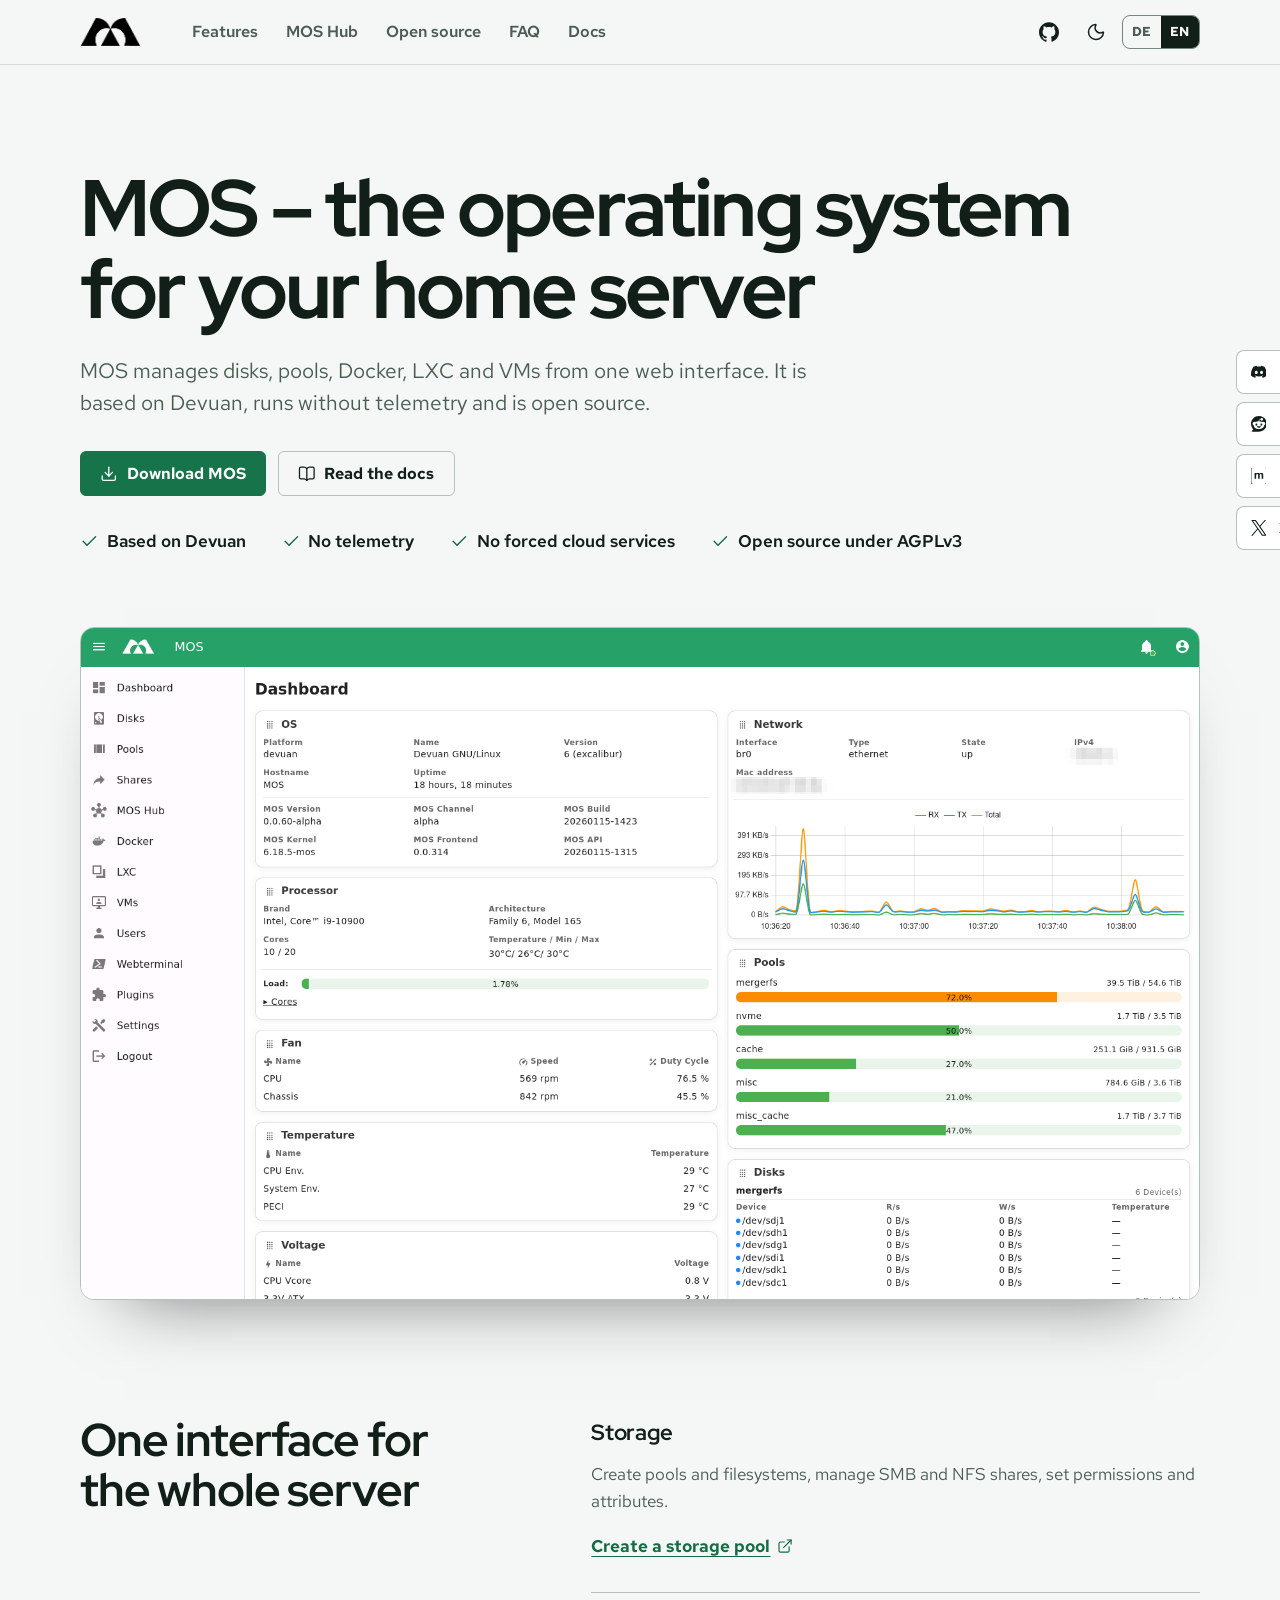
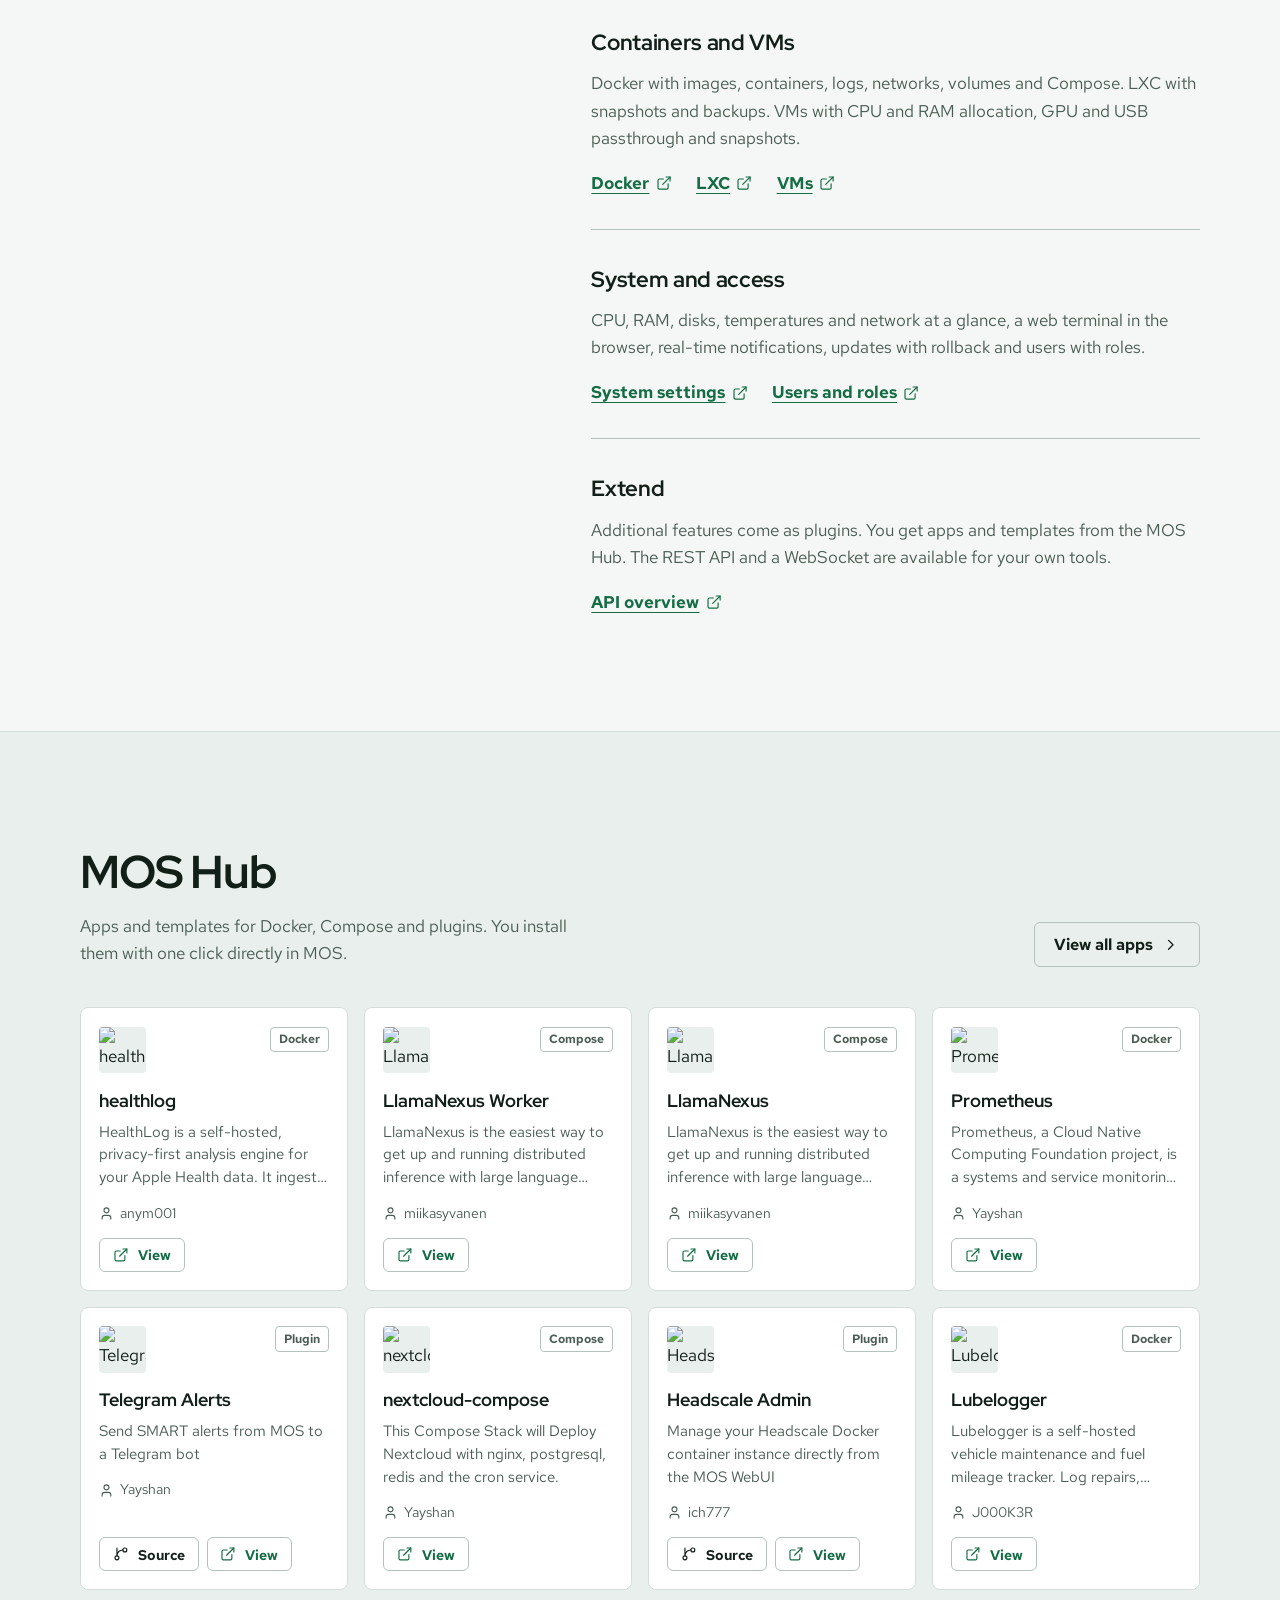
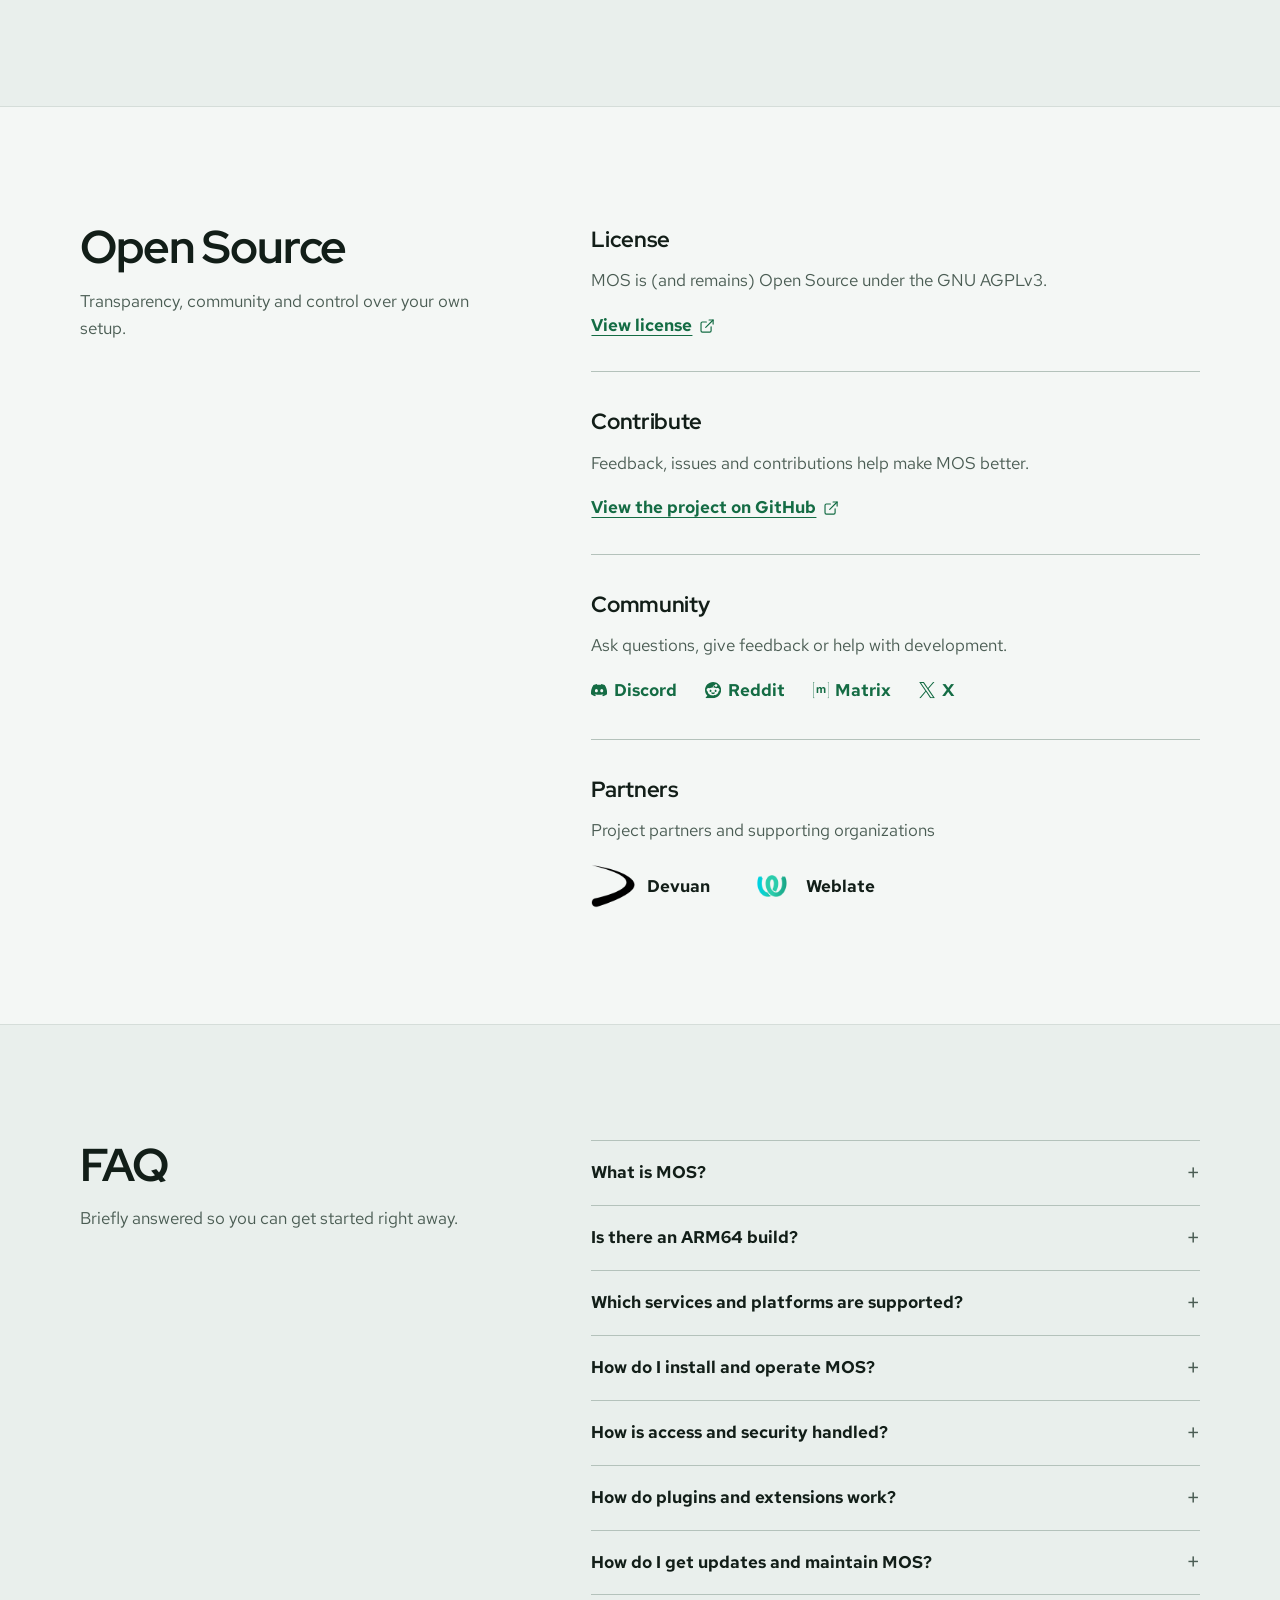
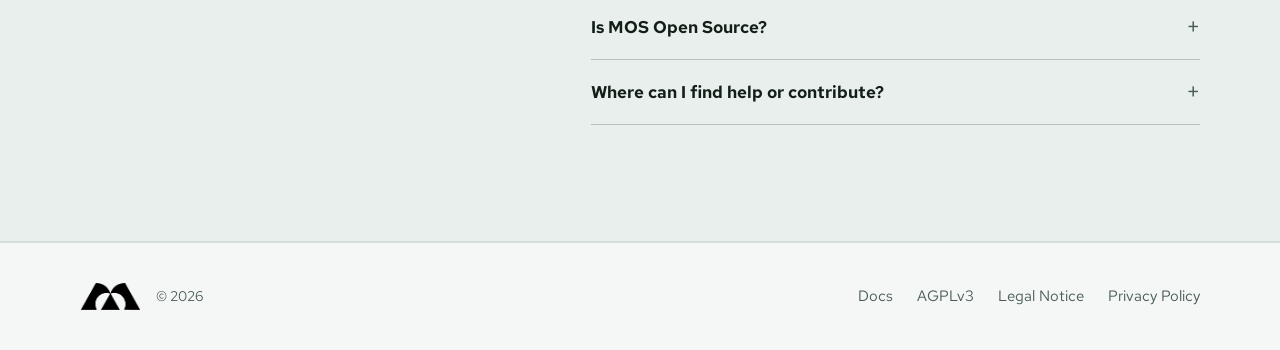
==== commit 24aea547: "refactore i18n" ====
--- a/index.html
+++ b/index.html
@@ -20,6 +20,7 @@
     <link rel="preload" href="./assets/fonts/red-hat-text-latin-wght-normal.woff2" as="font" type="font/woff2" crossorigin />
     <script>
       (function () {
+        var root = document.documentElement;
         var t = null;
         try {
           t = localStorage.getItem('mos-landing-theme');
@@ -27,11 +28,15 @@
         if (t !== 'light' && t !== 'dark') {
           t = window.matchMedia && window.matchMedia('(prefers-color-scheme: dark)').matches ? 'dark' : 'light';
         }
-        document.documentElement.setAttribute('data-theme', t);
+        root.setAttribute('data-theme', t);
+        root.setAttribute('data-i18n-state', 'pending');
+        setTimeout(function () {
+          if (root.getAttribute('data-i18n-state') === 'pending') root.setAttribute('data-i18n-state', 'ready');
+        }, 3000);
       })();
     </script>
     <link rel="stylesheet" href="./styles.css" />
-    <script defer src="./translations.js"></script>
+    <script defer src="./i18n.js"></script>
     <script defer src="./script.js"></script>
     <script defer src="./apps.js"></script>
   </head>
@@ -67,23 +72,20 @@
 <symbol id="i-star" viewBox="0 0 24 24"><path d="M11.525 2.295a.53.53 0 0 1 .95 0l2.31 4.679a2.123 2.123 0 0 0 1.595 1.16l5.166.756a.53.53 0 0 1 .294.904l-3.736 3.638a2.123 2.123 0 0 0-.611 1.878l.882 5.14a.53.53 0 0 1-.771.56l-4.618-2.428a2.122 2.122 0 0 0-1.973 0L6.396 21.01a.53.53 0 0 1-.77-.56l.881-5.139a2.122 2.122 0 0 0-.611-1.879L2.16 9.795a.53.53 0 0 1 .294-.906l5.165-.755a2.122 2.122 0 0 0 1.597-1.16z" /></symbol>
 </svg>
 
-    <a class="skip-link" href="#main" data-i18n="skipLink">Zum Inhalt springen</a>
+    <a class="skip-link" href="#main" data-i18n="skipLink"></a>
     <header class="site-header">
       <div class="container header-inner">
-        <a class="brand" href="./" data-i18n-aria-label="brand.ariaLabel" aria-label="MOS Start">
-          <img class="brand-logo only-light" src="./assets/mos-black.png" width="521" height="236" data-i18n-alt="brand.alt" alt="MOS" />
-          <img class="brand-logo only-dark" src="./assets/mos-white.png" width="521" height="236" data-i18n-alt="brand.alt" alt="MOS" />
+        <a class="brand" href="./" data-i18n-aria-label="brand.ariaLabel">
+          <img class="brand-logo only-light" src="./assets/mos-black.png" width="521" height="236" data-i18n-alt="brand.alt" />
+          <img class="brand-logo only-dark" src="./assets/mos-white.png" width="521" height="236" data-i18n-alt="brand.alt" />
         </a>
-        <nav class="nav" id="site-nav" data-i18n-aria-label="nav.ariaLabel" aria-label="Hauptnavigation"><a class="nav-link" href="#funktionen" data-i18n="nav.features">Funktionen</a><a class="nav-link" href="#hub" data-i18n="nav.hub">MOS Hub</a><a class="nav-link" href="#opensource" data-i18n="nav.opensource">Open Source</a><a class="nav-link" href="#faq" data-i18n="nav.faq">FAQ</a><a class="nav-link" href="https://docs.mos-official.net" target="_blank" rel="noopener" data-i18n="nav.docs">Dokumentation</a></nav>
+        <nav class="nav" id="site-nav" data-i18n-aria-label="nav.ariaLabel"><a class="nav-link" href="#funktionen" data-i18n="nav.features"></a><a class="nav-link" href="#hub" data-i18n="nav.hub"></a><a class="nav-link" href="#opensource" data-i18n="nav.opensource"></a><a class="nav-link" href="#faq" data-i18n="nav.faq"></a><a class="nav-link" href="https://docs.mos-official.net" target="_blank" rel="noopener" data-i18n="nav.docs"></a></nav>
         <div class="header-actions">
           
-          <a class="gh-link" href="https://github.com/mos-nas/mos-releases" target="_blank" rel="noopener" data-i18n-title="header.github.title" data-i18n-aria-label="header.github.title" aria-label="MOS auf GitHub" title="MOS auf GitHub"><svg class="i i--brand" aria-hidden="true"><use href="#b-github"></use></svg><span class="gh-stars" id="gh-stars" hidden><svg class="i" aria-hidden="true"><use href="#i-star"></use></svg><span id="gh-star-count"></span></span></a>
-          <button class="icon-btn" type="button" data-action="toggle-theme" data-i18n-title="header.theme.title" data-i18n-aria-label="header.theme.ariaLabel" aria-label="Theme umschalten" title="Theme"><svg class="i only-dark" aria-hidden="true"><use href="#i-sun"></use></svg><svg class="i only-light" aria-hidden="true"><use href="#i-moon"></use></svg></button>
-          <div class="lang" role="group" data-i18n-aria-label="header.language.ariaLabel" aria-label="Sprache umschalten">
-            <button type="button" data-lang="de" aria-pressed="true">DE</button>
-            <button type="button" data-lang="en" aria-pressed="false">EN</button>
-          </div>
-          <button class="icon-btn menu-toggle" type="button" data-action="toggle-menu" aria-expanded="false" aria-controls="site-nav" data-i18n-aria-label="nav.menu" aria-label="Menü"><svg class="i" aria-hidden="true"><use href="#i-menu"></use></svg></button>
+          <a class="gh-link" href="https://github.com/mos-nas/mos-releases" target="_blank" rel="noopener" data-i18n-title="header.github.title" data-i18n-aria-label="header.github.title"><svg class="i i--brand" aria-hidden="true"><use href="#b-github"></use></svg><span class="gh-stars" id="gh-stars" hidden><svg class="i" aria-hidden="true"><use href="#i-star"></use></svg><span id="gh-star-count"></span></span></a>
+          <button class="icon-btn" type="button" data-action="toggle-theme" data-i18n-title="header.theme.title" data-i18n-aria-label="header.theme.ariaLabel"><svg class="i only-dark" aria-hidden="true"><use href="#i-sun"></use></svg><svg class="i only-light" aria-hidden="true"><use href="#i-moon"></use></svg></button>
+          <div class="lang" role="group" data-lang-switch data-i18n-aria-label="header.language.ariaLabel"></div>
+          <button class="icon-btn menu-toggle" type="button" data-action="toggle-menu" aria-expanded="false" aria-controls="site-nav" data-i18n-aria-label="nav.menu"><svg class="i" aria-hidden="true"><use href="#i-menu"></use></svg></button>
         </div>
       </div>
     </header>
@@ -91,22 +93,22 @@
     <main id="main">
       <section class="hero" id="top">
         <div class="container">
-          <h1 data-i18n="hero.title">MOS – das Betriebssystem für deinen Homeserver</h1>
-          <p class="lead" data-i18n="hero.lead">MOS verwaltet Festplatten, Pools, Docker, LXC und VMs in einer Weboberfläche. Es basiert auf Devuan, läuft ohne Telemetrie und ist Open Source.</p>
+          <h1 data-i18n="hero.title"></h1>
+          <p class="lead" data-i18n="hero.lead"></p>
           <div class="hero-actions">
-            <a class="btn btn-primary" href="https://github.com/mos-nas/mos-releases/releases" target="_blank" rel="noopener"><svg class="i" aria-hidden="true"><use href="#i-download"></use></svg><span data-i18n="hero.download">MOS herunterladen</span></a>
-            <a class="btn" href="https://docs.mos-official.net" target="_blank" rel="noopener"><svg class="i" aria-hidden="true"><use href="#i-book-open"></use></svg><span data-i18n="hero.docs">Dokumentation lesen</span></a>
-          </div>
-          <ul class="facts" data-i18n-aria-label="facts.ariaLabel" aria-label="Eckdaten">
-            <li><svg class="i" aria-hidden="true"><use href="#i-check"></use></svg><span data-i18n="facts.devuan">Basiert auf Devuan</span></li>
-            <li><svg class="i" aria-hidden="true"><use href="#i-check"></use></svg><span data-i18n="facts.telemetry">Keine Telemetrie</span></li>
-            <li><svg class="i" aria-hidden="true"><use href="#i-check"></use></svg><span data-i18n="facts.cloud">Keine erzwungenen Cloud-Dienste</span></li>
-            <li><svg class="i" aria-hidden="true"><use href="#i-check"></use></svg><span data-i18n="facts.license">Open Source unter AGPLv3</span></li>
+            <a class="btn btn-primary" href="https://github.com/mos-nas/mos-releases/releases" target="_blank" rel="noopener"><svg class="i" aria-hidden="true"><use href="#i-download"></use></svg><span data-i18n="hero.download"></span></a>
+            <a class="btn" href="https://docs.mos-official.net" target="_blank" rel="noopener"><svg class="i" aria-hidden="true"><use href="#i-book-open"></use></svg><span data-i18n="hero.docs"></span></a>
+          </div>
+          <ul class="facts" data-i18n-aria-label="facts.ariaLabel">
+            <li><svg class="i" aria-hidden="true"><use href="#i-check"></use></svg><span data-i18n="facts.devuan"></span></li>
+            <li><svg class="i" aria-hidden="true"><use href="#i-check"></use></svg><span data-i18n="facts.telemetry"></span></li>
+            <li><svg class="i" aria-hidden="true"><use href="#i-check"></use></svg><span data-i18n="facts.cloud"></span></li>
+            <li><svg class="i" aria-hidden="true"><use href="#i-check"></use></svg><span data-i18n="facts.license"></span></li>
           </ul>
           <div class="shot">
-            <button class="shot-open" type="button" data-dialog-open="lightbox" data-i18n-aria-label="hero.screenshot.open" aria-label="Screenshot vergrößern">
-              <img class="only-light" src="./assets/dashboard_light.png" width="1748" height="1452" data-i18n-alt="hero.screenshot.alt" fetchpriority="high" decoding="async" alt="Das MOS-Dashboard mit Systeminfos, Netzwerkverkehr, Pools und Disks" />
-              <img class="only-dark" src="./assets/dashboard_dark.png" width="1746" height="1443" data-i18n-alt="hero.screenshot.alt" fetchpriority="high" decoding="async" alt="Das MOS-Dashboard mit Systeminfos, Netzwerkverkehr, Pools und Disks" />
+            <button class="shot-open" type="button" data-dialog-open="lightbox" data-i18n-aria-label="hero.screenshot.open">
+              <img class="only-light" src="./assets/dashboard_light.png" width="1748" height="1452" data-i18n-alt="hero.screenshot.alt" fetchpriority="high" decoding="async" />
+              <img class="only-dark" src="./assets/dashboard_dark.png" width="1746" height="1443" data-i18n-alt="hero.screenshot.alt" fetchpriority="high" decoding="async" />
             </button>
           </div>
         </div>
@@ -115,35 +117,35 @@
       <section class="section" id="funktionen">
         <div class="container chapter">
           <div class="chapter__head">
-            <h2 data-i18n="features.title">Eine Oberfläche für den ganzen Server</h2>
+            <h2 data-i18n="features.title"></h2>
           </div>
           <div class="chapter__body">
           <div class="group">
-            <h3 data-i18n="features.storage.title">Speicher</h3>
-            <p data-i18n="features.storage.text">Pools und Dateisysteme anlegen, SMB- und NFS-Shares verwalten, Rechte und Attribute setzen.</p>
-            <ul class="linklist"><li><a class="link" href="https://docs.mos-official.net/docs/Quick-Start/Create-Storage-Pool" target="_blank" rel="noopener"><span data-i18n="features.storage.link">Storage-Pool erstellen</span><svg class="i" aria-hidden="true"><use href="#i-external-link"></use></svg></a></li></ul>
+            <h3 data-i18n="features.storage.title"></h3>
+            <p data-i18n="features.storage.text"></p>
+            <ul class="linklist"><li><a class="link" href="https://docs.mos-official.net/docs/Quick-Start/Create-Storage-Pool" target="_blank" rel="noopener"><span data-i18n="features.storage.link"></span><svg class="i" aria-hidden="true"><use href="#i-external-link"></use></svg></a></li></ul>
           </div>
           <div class="group">
-            <h3 data-i18n="features.containers.title">Container und VMs</h3>
-            <p data-i18n="features.containers.text">Docker mit Images, Containern, Logs, Netzwerken, Volumes und Compose. LXC mit Snapshots und Backups. VMs mit CPU- und RAM-Zuteilung, GPU- und USB-Passthrough und Snapshots.</p>
+            <h3 data-i18n="features.containers.title"></h3>
+            <p data-i18n="features.containers.text"></p>
             <ul class="linklist">
-              <li><a class="link" href="https://docs.mos-official.net/docs/Virtualization/Docker-Service" target="_blank" rel="noopener"><span data-i18n="features.docker.link">Docker</span><svg class="i" aria-hidden="true"><use href="#i-external-link"></use></svg></a></li>
-              <li><a class="link" href="https://docs.mos-official.net/docs/Virtualization/LXC-Service" target="_blank" rel="noopener"><span data-i18n="features.lxc.link">LXC</span><svg class="i" aria-hidden="true"><use href="#i-external-link"></use></svg></a></li>
-              <li><a class="link" href="https://docs.mos-official.net/docs/Virtualization/VM-Service" target="_blank" rel="noopener"><span data-i18n="features.vm.link">VMs</span><svg class="i" aria-hidden="true"><use href="#i-external-link"></use></svg></a></li>
+              <li><a class="link" href="https://docs.mos-official.net/docs/Virtualization/Docker-Service" target="_blank" rel="noopener"><span data-i18n="features.docker.link"></span><svg class="i" aria-hidden="true"><use href="#i-external-link"></use></svg></a></li>
+              <li><a class="link" href="https://docs.mos-official.net/docs/Virtualization/LXC-Service" target="_blank" rel="noopener"><span data-i18n="features.lxc.link"></span><svg class="i" aria-hidden="true"><use href="#i-external-link"></use></svg></a></li>
+              <li><a class="link" href="https://docs.mos-official.net/docs/Virtualization/VM-Service" target="_blank" rel="noopener"><span data-i18n="features.vm.link"></span><svg class="i" aria-hidden="true"><use href="#i-external-link"></use></svg></a></li>
             </ul>
           </div>
           <div class="group">
-            <h3 data-i18n="features.system.title">System und Zugriff</h3>
-            <p data-i18n="features.system.text">CPU, RAM, Disks, Temperaturen und Netzwerk im Blick, ein Webterminal im Browser, Benachrichtigungen in Echtzeit, Updates mit Rollback und Benutzer mit Rollen.</p>
+            <h3 data-i18n="features.system.title"></h3>
+            <p data-i18n="features.system.text"></p>
             <ul class="linklist">
-              <li><a class="link" href="https://docs.mos-official.net/docs/System-Management/System-Configuration/System-Settings" target="_blank" rel="noopener"><span data-i18n="features.settings.link">Systemeinstellungen</span><svg class="i" aria-hidden="true"><use href="#i-external-link"></use></svg></a></li>
-              <li><a class="link" href="https://docs.mos-official.net/docs/User-Management/Users" target="_blank" rel="noopener"><span data-i18n="features.users.link">Benutzer und Rollen</span><svg class="i" aria-hidden="true"><use href="#i-external-link"></use></svg></a></li>
+              <li><a class="link" href="https://docs.mos-official.net/docs/System-Management/System-Configuration/System-Settings" target="_blank" rel="noopener"><span data-i18n="features.settings.link"></span><svg class="i" aria-hidden="true"><use href="#i-external-link"></use></svg></a></li>
+              <li><a class="link" href="https://docs.mos-official.net/docs/User-Management/Users" target="_blank" rel="noopener"><span data-i18n="features.users.link"></span><svg class="i" aria-hidden="true"><use href="#i-external-link"></use></svg></a></li>
             </ul>
           </div>
           <div class="group">
-            <h3 data-i18n="features.extend.title">Erweitern</h3>
-            <p data-i18n="features.extend.text">Zusätzliche Funktionen kommen als Plugins. Apps und Templates holst du aus dem MOS Hub. Die REST-API und ein WebSocket stehen für eigene Tools bereit.</p>
-            <ul class="linklist"><li><a class="link" href="https://docs.mos-official.net/docs/API/MOS-API-Overview" target="_blank" rel="noopener"><span data-i18n="features.api.link">API-Überblick</span><svg class="i" aria-hidden="true"><use href="#i-external-link"></use></svg></a></li></ul>
+            <h3 data-i18n="features.extend.title"></h3>
+            <p data-i18n="features.extend.text"></p>
+            <ul class="linklist"><li><a class="link" href="https://docs.mos-official.net/docs/API/MOS-API-Overview" target="_blank" rel="noopener"><span data-i18n="features.api.link"></span><svg class="i" aria-hidden="true"><use href="#i-external-link"></use></svg></a></li></ul>
           </div>
           </div>
         </div>
@@ -153,12 +155,12 @@
         <div class="container">
           <div class="hub-head">
             <div>
-              <h2 data-i18n="hub.title">MOS Hub</h2>
-              <p data-i18n="hub.text">Apps und Templates für Docker, Compose und Plugins. Du installierst sie mit einem Klick direkt in MOS.</p>
-            </div>
-            <a class="btn" href="./apps.html"><span data-i18n="apps.viewAll">Alle Apps ansehen</span><svg class="i" aria-hidden="true"><use href="#i-chevron-right"></use></svg></a>
-          </div>
-          <div id="apps-status" class="apps-status" data-i18n="apps.loading">Lade Apps…</div>
+              <h2 data-i18n="hub.title"></h2>
+              <p data-i18n="hub.text"></p>
+            </div>
+            <a class="btn" href="./apps.html"><span data-i18n="apps.viewAll"></span><svg class="i" aria-hidden="true"><use href="#i-chevron-right"></use></svg></a>
+          </div>
+          <div id="apps-status" class="apps-status"></div>
           <div id="apps-grid" class="apps-grid" data-limit="8" hidden></div>
         </div>
       </section>
@@ -166,31 +168,31 @@
       <section class="section" id="opensource">
         <div class="container chapter">
           <div class="chapter__head">
-            <h2 data-i18n="section.opensource.title">Open Source</h2>
-            <p data-i18n="section.opensource.subtitle">Transparenz, Community und Kontrolle über dein eigenes Setup.</p>
+            <h2 data-i18n="section.opensource.title"></h2>
+            <p data-i18n="section.opensource.subtitle"></p>
           </div>
           <div class="chapter__body">
             <div class="group">
-              <h3 data-i18n="opensource.license.title">Lizenz</h3>
-              <p data-i18n="opensource.license.text">MOS ist (und bleibt) Open Source und steht unter der GNU AGPLv3.</p>
-              <ul class="linklist"><li><a class="link" href="https://github.com/ich777/mos-frontend/blob/master/LICENSE" target="_blank" rel="noopener"><span data-i18n="opensource.license.link">Lizenz anzeigen</span><svg class="i" aria-hidden="true"><use href="#i-external-link"></use></svg></a></li></ul>
+              <h3 data-i18n="opensource.license.title"></h3>
+              <p data-i18n="opensource.license.text"></p>
+              <ul class="linklist"><li><a class="link" href="https://github.com/ich777/mos-frontend/blob/master/LICENSE" target="_blank" rel="noopener"><span data-i18n="opensource.license.link"></span><svg class="i" aria-hidden="true"><use href="#i-external-link"></use></svg></a></li></ul>
             </div>
             <div class="group">
-              <h3 data-i18n="opensource.contribute.title">Mitmachen</h3>
-              <p data-i18n="opensource.contribute.text">Feedback, Issues und Beiträge helfen, MOS besser zu machen.</p>
-              <ul class="linklist"><li><a class="link" href="https://github.com/mos-nas/mos-releases" target="_blank" rel="noopener"><span data-i18n="opensource.contribute.link">Zum Projekt auf GitHub</span><svg class="i" aria-hidden="true"><use href="#i-external-link"></use></svg></a></li></ul>
+              <h3 data-i18n="opensource.contribute.title"></h3>
+              <p data-i18n="opensource.contribute.text"></p>
+              <ul class="linklist"><li><a class="link" href="https://github.com/mos-nas/mos-releases" target="_blank" rel="noopener"><span data-i18n="opensource.contribute.link"></span><svg class="i" aria-hidden="true"><use href="#i-external-link"></use></svg></a></li></ul>
             </div>
             <div class="group">
-              <h3 data-i18n="community.title">Community</h3>
-              <p data-i18n="community.text">Fragen stellen, Feedback geben oder bei der Entwicklung helfen.</p>
-              <ul class="community-links"><li><a class="link" href="https://discord.com/invite/fcTMbuygTV" target="_blank" rel="noopener" data-i18n-aria-label="social.discord.ariaLabel" aria-label="Discord öffnen (neuer Tab)"><svg class="i i--brand" aria-hidden="true"><use href="#b-discord"></use></svg><span data-i18n="social.discord.label">Discord</span></a></li><li><a class="link" href="https://www.reddit.com/r/MOS_official_net/" target="_blank" rel="noopener" data-i18n-aria-label="social.reddit.ariaLabel" aria-label="Reddit öffnen (neuer Tab)"><svg class="i i--brand" aria-hidden="true"><use href="#b-reddit"></use></svg><span data-i18n="social.reddit.label">Reddit</span></a></li><li><a class="link" href="https://matrix.to/#/#mos_official:matrix.org" target="_blank" rel="noopener" data-i18n-aria-label="social.matrix.ariaLabel" aria-label="Matrix öffnen (neuer Tab)"><svg class="i i--brand" aria-hidden="true"><use href="#b-matrix"></use></svg><span data-i18n="social.matrix.label">Matrix</span></a></li><li><a class="link" href="https://x.com/mos_offi" target="_blank" rel="noopener" data-i18n-aria-label="social.x.ariaLabel" aria-label="X öffnen (neuer Tab)"><svg class="i i--brand" aria-hidden="true"><use href="#b-x"></use></svg><span data-i18n="social.x.label">X</span></a></li></ul>
+              <h3 data-i18n="community.title"></h3>
+              <p data-i18n="community.text"></p>
+              <ul class="community-links"><li><a class="link" href="https://discord.com/invite/fcTMbuygTV" target="_blank" rel="noopener" data-i18n-aria-label="social.discord.ariaLabel"><svg class="i i--brand" aria-hidden="true"><use href="#b-discord"></use></svg><span data-i18n="social.discord.label"></span></a></li><li><a class="link" href="https://www.reddit.com/r/MOS_official_net/" target="_blank" rel="noopener" data-i18n-aria-label="social.reddit.ariaLabel"><svg class="i i--brand" aria-hidden="true"><use href="#b-reddit"></use></svg><span data-i18n="social.reddit.label"></span></a></li><li><a class="link" href="https://matrix.to/#/#mos_official:matrix.org" target="_blank" rel="noopener" data-i18n-aria-label="social.matrix.ariaLabel"><svg class="i i--brand" aria-hidden="true"><use href="#b-matrix"></use></svg><span data-i18n="social.matrix.label"></span></a></li><li><a class="link" href="https://x.com/mos_offi" target="_blank" rel="noopener" data-i18n-aria-label="social.x.ariaLabel"><svg class="i i--brand" aria-hidden="true"><use href="#b-x"></use></svg><span data-i18n="social.x.label"></span></a></li></ul>
             </div>
             <div class="group">
-              <h3 data-i18n="section.partners.title">Partner</h3>
-              <p data-i18n="section.partners.subtitle">Projektpartner und unterstützende Organisationen</p>
+              <h3 data-i18n="section.partners.title"></h3>
+              <p data-i18n="section.partners.subtitle"></p>
               <ul class="partner-logos">
-                <li><img class="logo-mono" src="./assets/devuan-logo.png" width="960" height="960" alt="" /><span data-i18n="partners.devuan">Devuan</span></li>
-                <li><img src="./assets/weblate-logo.png" width="960" height="960" alt="" /><span data-i18n="partners.weblate">Weblate</span></li>
+                <li><img class="logo-mono" src="./assets/devuan-logo.png" width="960" height="960" alt="" /><span data-i18n="partners.devuan"></span></li>
+                <li><img src="./assets/weblate-logo.png" width="960" height="960" alt="" /><span data-i18n="partners.weblate"></span></li>
               </ul>
             </div>
           </div>
@@ -200,45 +202,45 @@
       <section class="section section--sunk" id="faq">
         <div class="container chapter">
           <div class="chapter__head">
-            <h2 data-i18n="section.faq.title">FAQ</h2>
-            <p data-i18n="section.faq.subtitle">Kurz beantwortet, damit du direkt starten kannst.</p>
+            <h2 data-i18n="section.faq.title"></h2>
+            <p data-i18n="section.faq.subtitle"></p>
           </div>
           <div class="faq">
             <details>
-              <summary data-i18n="faq.what.title">Was ist MOS?</summary>
-              <p data-i18n-html="faq.what.text">MOS ist ein leichtgewichtiges, Devuan‑basiertes Betriebssystem für Homelabs und kleine Server. Die Web‑UI ist ein Client der MOS‑API und bildet System‑Monitoring, Storage/Pools, Benutzerverwaltung, Container (Docker, LXC) und virtuelle Maschinen ab. Mehr dazu in der Doku: <a href="https://docs.mos-official.net/docs/Quick-Start/WebUI-Overview" target="_blank" rel="noopener">WebUI‑Overview</a>.</p>
-            </details>
-            <details>
-              <summary data-i18n="faq.arm64.title">Gibt es einen ARM64 Build?</summary>
-              <p data-i18n-html="faq.arm64.text">Ja - mittlerweile ebenfalls stabil verfügbar.</p>
-            </details>
-            <details>
-              <summary data-i18n="faq.services.title">Welche Dienste und Plattformen werden unterstützt?</summary>
-              <p data-i18n-html="faq.services.text">MOS ist service‑orientiert: verfügbar sind u. a. Dashboard, Storage/Pools/Shares, Users, Docker‑Service, LXC‑Service, VM‑Service, Webterminal sowie optionale Module wie MOS Hub und MOS Notify. Welche Funktionen sichtbar sind, hängt von den aktivierten Services ab. Details zu einzelnen Diensten findest du in der Doku (z. B. <a href="https://docs.mos-official.net/docs/Virtualization/Docker-Service" target="_blank" rel="noopener">Docker</a>, <a href="https://docs.mos-official.net/docs/Virtualization/LXC-Service" target="_blank" rel="noopener">LXC</a>, <a href="https://docs.mos-official.net/docs/Virtualization/VM-Service" target="_blank" rel="noopener">VM</a>).</p>
-            </details>
-            <details>
-              <summary data-i18n="faq.install.title">Wie installiere und betreibe ich MOS?</summary>
-              <p data-i18n-html="faq.install.text">Lade das offizielle Release‑Image (siehe <a href="https://github.com/mos-nas/mos-releases/releases" target="_blank" rel="noopener">Releases</a>), schreibe es auf ein Bootmedium und boote das Zielsystem. Folge dem <a href="https://docs.mos-official.net/docs/Installation/Create-Bootable-Media" target="_blank" rel="noopener">Quick‑Start / Installation</a> in der Doku: Netzwerk konfigurieren, Storage‑Pool anlegen, Services aktivieren und erste Container/VMs starten. Die Web‑UI ist statisch; das Backend/Services müssen entsprechend eingerichtet sein (API, Notify).</p>
-            </details>
-            <details>
-              <summary data-i18n="faq.security.title">Wie wird Zugriff und Sicherheit gehandhabt?</summary>
-              <p data-i18n-html="faq.security.text">MOS verwendet tokenbasierte Authentifizierung; für produktiven Einsatz empfiehlt sich ein Betrieb hinter TLS und einem Reverse Proxy. Folge den Prinzipien „Least Privilege“, halte System und Services aktuell und überwache Logs/Benachrichtigungen. Siehe auch: <a href="https://docs.mos-official.net/docs/System-Management/System-Configuration/System-Settings" target="_blank" rel="noopener">System‑Management</a>.</p>
-            </details>
-            <details>
-              <summary data-i18n="faq.plugins.title">Wie funktionieren Plugins und Erweiterungen?</summary>
-              <p data-i18n-html="faq.plugins.text">MOS ist modular aufgebaut: Plugins erweitern die Oberfläche und gegebenenfalls API‑Funktionen. Nur registrierte und aktivierte Plugins erscheinen in der UI; Installation/Management erfolgen über die jeweiligen Module und die Doku. Mehr dazu in der Dokumentation: <a href="https://docs.mos-official.net/docs/" target="_blank" rel="noopener">MOS Docs</a>.</p>
-            </details>
-            <details>
-              <summary data-i18n="faq.updates.title">Wie bekomme ich Updates und pflege MOS?</summary>
-              <p data-i18n-html="faq.updates.text">Updates und Releases werden über das Projekt‑Repository / die Releases verteilt. Backend und UI können getrennt aktualisiert werden; die Doku beschreibt Update‑ und Rollback‑Verfahren. Release-Übersicht: <a href="https://github.com/mos-nas/mos-releases/releases" target="_blank" rel="noopener">Releases</a>.</p>
-            </details>
-            <details>
-              <summary data-i18n="faq.opensource.title">Ist MOS Open Source?</summary>
-              <p data-i18n-html="faq.opensource.text">Ja — MOS und die zugehörige Dokumentation sind Open Source. Siehe die LICENSE‑Datei im jeweiligen Repository für die konkrete Lizenzinformation: <a href="https://github.com/ich777/mos-frontend/blob/master/LICENSE" target="_blank" rel="noopener">LICENSE</a>.</p>
-            </details>
-            <details>
-              <summary data-i18n="faq.help.title">Wo finde ich Hilfe oder möchte beitragen?</summary>
-              <p data-i18n-html="faq.help.text">Für Hilfe, Issues und Beiträge nutze das GitHub‑Repository (Issues/PRs) oder die Doku. Die Dokumentation enthält Quick‑Start‑Anleitungen, System‑Management‑Guides und Hinweise zu Community/Support: <a href="https://docs.mos-official.net/docs/" target="_blank" rel="noopener">MOS Docs</a>.</p>
+              <summary data-i18n="faq.what.title"></summary>
+              <p data-i18n-html="faq.what.text"></p>
+            </details>
+            <details>
+              <summary data-i18n="faq.arm64.title"></summary>
+              <p data-i18n-html="faq.arm64.text"></p>
+            </details>
+            <details>
+              <summary data-i18n="faq.services.title"></summary>
+              <p data-i18n-html="faq.services.text"></p>
+            </details>
+            <details>
+              <summary data-i18n="faq.install.title"></summary>
+              <p data-i18n-html="faq.install.text"></p>
+            </details>
+            <details>
+              <summary data-i18n="faq.security.title"></summary>
+              <p data-i18n-html="faq.security.text"></p>
+            </details>
+            <details>
+              <summary data-i18n="faq.plugins.title"></summary>
+              <p data-i18n-html="faq.plugins.text"></p>
+            </details>
+            <details>
+              <summary data-i18n="faq.updates.title"></summary>
+              <p data-i18n-html="faq.updates.text"></p>
+            </details>
+            <details>
+              <summary data-i18n="faq.opensource.title"></summary>
+              <p data-i18n-html="faq.opensource.text"></p>
+            </details>
+            <details>
+              <summary data-i18n="faq.help.title"></summary>
+              <p data-i18n-html="faq.help.text"></p>
             </details>
           </div>
         </div>
@@ -248,62 +250,64 @@
     <footer class="footer">
       <div class="container footer-inner">
         <div class="footer-brand">
-          <img class="brand-logo only-light" src="./assets/mos-black.png" width="521" height="236" data-i18n-alt="brand.alt" alt="MOS" />
-          <img class="brand-logo only-dark" src="./assets/mos-white.png" width="521" height="236" data-i18n-alt="brand.alt" alt="MOS" />
+          <img class="brand-logo only-light" src="./assets/mos-black.png" width="521" height="236" data-i18n-alt="brand.alt" />
+          <img class="brand-logo only-dark" src="./assets/mos-white.png" width="521" height="236" data-i18n-alt="brand.alt" />
           <span class="muted small">&copy; <span data-year></span></span>
         </div>
         <div class="footer-links">
-          <a href="https://docs.mos-official.net" target="_blank" rel="noopener" data-i18n="footer.docs">Docs</a>
-          <a href="https://github.com/ich777/mos-frontend/blob/master/LICENSE" target="_blank" rel="noopener" data-i18n="footer.license">AGPLv3</a>
-          <button type="button" data-dialog-open="imprint-dialog" data-i18n="footer.imprint">Impressum</button>
-          <button type="button" data-dialog-open="privacy-dialog" data-i18n="footer.privacy">Datenschutz</button>
-        </div>
+          <a href="https://docs.mos-official.net" target="_blank" rel="noopener" data-i18n="footer.docs"></a>
+          <a href="https://github.com/ich777/mos-frontend/blob/master/LICENSE" target="_blank" rel="noopener" data-i18n="footer.license"></a>
+          <button type="button" data-dialog-open="imprint-dialog" data-i18n="footer.imprint"></button>
+          <button type="button" data-dialog-open="privacy-dialog" data-i18n="footer.privacy"></button>
+        </div>
+        <div class="footer-social"><a class="icon-btn" href="https://discord.com/invite/fcTMbuygTV" target="_blank" rel="noopener" data-i18n-aria-label="social.discord.ariaLabel"><svg class="i i--brand" aria-hidden="true"><use href="#b-discord"></use></svg></a><a class="icon-btn" href="https://www.reddit.com/r/MOS_official_net/" target="_blank" rel="noopener" data-i18n-aria-label="social.reddit.ariaLabel"><svg class="i i--brand" aria-hidden="true"><use href="#b-reddit"></use></svg></a><a class="icon-btn" href="https://matrix.to/#/#mos_official:matrix.org" target="_blank" rel="noopener" data-i18n-aria-label="social.matrix.ariaLabel"><svg class="i i--brand" aria-hidden="true"><use href="#b-matrix"></use></svg></a><a class="icon-btn" href="https://x.com/mos_offi" target="_blank" rel="noopener" data-i18n-aria-label="social.x.ariaLabel"><svg class="i i--brand" aria-hidden="true"><use href="#b-x"></use></svg></a></div>
       </div>
     </footer>
+    <nav class="social-rail" data-i18n-aria-label="social.ariaLabel"><a class="social-tab" href="https://discord.com/invite/fcTMbuygTV" target="_blank" rel="noopener" data-i18n-aria-label="social.discord.ariaLabel"><svg class="i i--brand" aria-hidden="true"><use href="#b-discord"></use></svg><span data-i18n="social.discord.label"></span></a><a class="social-tab" href="https://www.reddit.com/r/MOS_official_net/" target="_blank" rel="noopener" data-i18n-aria-label="social.reddit.ariaLabel"><svg class="i i--brand" aria-hidden="true"><use href="#b-reddit"></use></svg><span data-i18n="social.reddit.label"></span></a><a class="social-tab" href="https://matrix.to/#/#mos_official:matrix.org" target="_blank" rel="noopener" data-i18n-aria-label="social.matrix.ariaLabel"><svg class="i i--brand" aria-hidden="true"><use href="#b-matrix"></use></svg><span data-i18n="social.matrix.label"></span></a><a class="social-tab" href="https://x.com/mos_offi" target="_blank" rel="noopener" data-i18n-aria-label="social.x.ariaLabel"><svg class="i i--brand" aria-hidden="true"><use href="#b-x"></use></svg><span data-i18n="social.x.label"></span></a></nav>
 
     <dialog class="lightbox" id="lightbox" data-backdrop-close>
-      <button class="icon-btn" type="button" data-dialog-close data-i18n-aria-label="lightbox.close" aria-label="Schließen"><svg class="i" aria-hidden="true"><use href="#i-x"></use></svg></button>
-      <img class="only-light" src="./assets/dashboard_light.png" data-i18n-alt="lightbox.imageAlt" alt="MOS Web UI Screenshot vergrößert" />
-      <img class="only-dark" src="./assets/dashboard_dark.png" data-i18n-alt="lightbox.imageAlt" alt="MOS Web UI Screenshot vergrößert" />
+      <button class="icon-btn" type="button" data-dialog-close data-i18n-aria-label="lightbox.close"><svg class="i" aria-hidden="true"><use href="#i-x"></use></svg></button>
+      <img class="only-light" src="./assets/dashboard_light.png" data-i18n-alt="lightbox.imageAlt" />
+      <img class="only-dark" src="./assets/dashboard_dark.png" data-i18n-alt="lightbox.imageAlt" />
     </dialog>
     <dialog class="sheet" id="imprint-dialog" aria-labelledby="imprint-title" data-backdrop-close>
       <div class="sheet__bar">
-        <h2 id="imprint-title" data-i18n="imprint.title">Impressum</h2>
-        <button class="icon-btn" type="button" data-dialog-close data-i18n-aria-label="modal.close" aria-label="Schließen"><svg class="i" aria-hidden="true"><use href="#i-x"></use></svg></button>
+        <h2 id="imprint-title" data-i18n="imprint.title"></h2>
+        <button class="icon-btn" type="button" data-dialog-close data-i18n-aria-label="modal.close"><svg class="i" aria-hidden="true"><use href="#i-x"></use></svg></button>
       </div>
       <div class="sheet__body">
-        <h3 data-i18n="imprint.responsible.title">Angaben gemäß § 5 ECG</h3>
-        <p><span data-i18n="imprint.responsible.name">Christoph Hummer</span><br /><span data-i18n="imprint.responsible.address">Santk Joahnnesstraße 40/1</span><br /><span data-i18n="imprint.responsible.city">3293 Lunz am See</span><br /><span data-i18n="imprint.responsible.country">Österreich</span></p>
-        <h3 data-i18n="imprint.contact.title">Kontakt</h3>
-        <p data-i18n="imprint.contact.email">E-Mail: admin@mos-official.net</p>
-        <h3 data-i18n="imprint.disclaimer.title">Haftungsausschluss</h3>
-        <h4 data-i18n="imprint.disclaimer.content.title">Haftung für Inhalte</h4>
-        <p data-i18n="imprint.disclaimer.content.text">Die Inhalte dieser Seite wurden mit größter Sorgfalt erstellt. Für die Richtigkeit, Vollständigkeit und Aktualität der Inhalte kann jedoch keine Gewähr übernommen werden.</p>
-        <h4 data-i18n="imprint.disclaimer.links.title">Haftung für Links</h4>
-        <p data-i18n="imprint.disclaimer.links.text">Diese Seite enthält Links zu externen Webseiten Dritter, auf deren Inhalte kein Einfluss besteht. Für die Inhalte der verlinkten Seiten ist stets der jeweilige Anbieter verantwortlich.</p></div>
+        <h3 data-i18n="imprint.responsible.title"></h3>
+        <p><span data-i18n="imprint.responsible.name"></span><br /><span data-i18n="imprint.responsible.address"></span><br /><span data-i18n="imprint.responsible.city"></span><br /><span data-i18n="imprint.responsible.country"></span></p>
+        <h3 data-i18n="imprint.contact.title"></h3>
+        <p data-i18n="imprint.contact.email"></p>
+        <h3 data-i18n="imprint.disclaimer.title"></h3>
+        <h4 data-i18n="imprint.disclaimer.content.title"></h4>
+        <p data-i18n="imprint.disclaimer.content.text"></p>
+        <h4 data-i18n="imprint.disclaimer.links.title"></h4>
+        <p data-i18n="imprint.disclaimer.links.text"></p></div>
     </dialog>
     <dialog class="sheet" id="privacy-dialog" aria-labelledby="privacy-title" data-backdrop-close>
       <div class="sheet__bar">
-        <h2 id="privacy-title" data-i18n="privacy.title">Datenschutzerklärung</h2>
-        <button class="icon-btn" type="button" data-dialog-close data-i18n-aria-label="modal.close" aria-label="Schließen"><svg class="i" aria-hidden="true"><use href="#i-x"></use></svg></button>
+        <h2 id="privacy-title" data-i18n="privacy.title"></h2>
+        <button class="icon-btn" type="button" data-dialog-close data-i18n-aria-label="modal.close"><svg class="i" aria-hidden="true"><use href="#i-x"></use></svg></button>
       </div>
       <div class="sheet__body">
-        <h3 data-i18n="privacy.overview.title">1. Datenschutz auf einen Blick</h3>
-        <p data-i18n="privacy.overview.text">Diese Website erhebt keine personenbezogenen Daten, verwendet keine Cookies und setzt keine Tracking-Tools ein.</p>
-        <h3 data-i18n="privacy.responsible.title">2. Verantwortlicher</h3>
-        <p><span data-i18n="privacy.responsible.name">Christoph Hummer</span><br /><span data-i18n="privacy.responsible.address">Santk Joahnnesstraße 40/1</span><br /><span data-i18n="privacy.responsible.city">3293 Lunz am See</span><br /><span data-i18n="privacy.responsible.email">E-Mail: admin@mos-official.net</span></p>
-        <h3 data-i18n="privacy.hosting.title">3. Hosting</h3>
-        <p data-i18n="privacy.hosting.text">Diese Website wird selbst gehostet. Bei jedem Zugriff können technische Informationen in Server-Logfiles gespeichert werden (IP-Adresse, Zeitpunkt, aufgerufene Seite, Browser-Typ). Diese Daten dienen ausschließlich der Sicherheit und Fehleranalyse und werden nicht an Dritte weitergegeben. Die Verarbeitung erfolgt auf Grundlage von Art. 6 Abs. 1 lit. f DSGVO (berechtigtes Interesse an einem sicheren Betrieb der Website).</p>
-        <h3 data-i18n="privacy.cloudflare.title">4. Cloudflare</h3>
-        <p data-i18n="privacy.cloudflare.text">Diese Website nutzt Cloudflare (Cloudflare, Inc.) als Sicherheits- und Performance-Dienst. Dabei werden Verbindungsdaten (z.B. IP-Adresse) über Cloudflare-Server geleitet. Cloudflare ist ein US-Unternehmen, das DSGVO-konforme Standardvertragsklauseln (SCCs) und ein Data Processing Addendum (DPA) anbietet. Weitere Informationen: https://www.cloudflare.com/de-de/privacypolicy/</p>
-        <h3 data-i18n="privacy.cookies.title">5. Cookies</h3>
-        <p data-i18n="privacy.cookies.text">Diese Website verwendet keine Cookies.</p>
-        <h3 data-i18n="privacy.localStorage.title">6. Lokale Speicherung</h3>
-        <p data-i18n="privacy.localStorage.text">Diese Website speichert ausschließlich technisch notwendige Einstellungen (Theme- und Sprachpräferenz) im lokalen Speicher Ihres Browsers (localStorage). Diese Daten werden nicht an Server übertragen und können jederzeit durch Löschen der Browser-Daten entfernt werden.</p>
-        <h3 data-i18n="privacy.external.title">7. Externe Links</h3>
-        <p data-i18n="privacy.external.text">Diese Website enthält Links zu externen Websites (z.B. GitHub). Beim Anklicken dieser Links verlassen Sie diese Website. Für die Datenschutzpraktiken dieser externen Seiten sind deren jeweilige Betreiber verantwortlich.</p>
-        <h3 data-i18n="privacy.rights.title">8. Ihre Rechte</h3>
-        <p data-i18n="privacy.rights.text">Sie haben das Recht auf Auskunft, Berichtigung, Löschung und Einschränkung der Verarbeitung Ihrer personenbezogenen Daten sowie das Recht auf Datenübertragbarkeit. Bei Beschwerden können Sie sich an die zuständige Aufsichtsbehörde wenden.</p></div>
+        <h3 data-i18n="privacy.overview.title"></h3>
+        <p data-i18n="privacy.overview.text"></p>
+        <h3 data-i18n="privacy.responsible.title"></h3>
+        <p><span data-i18n="privacy.responsible.name"></span><br /><span data-i18n="privacy.responsible.address"></span><br /><span data-i18n="privacy.responsible.city"></span><br /><span data-i18n="privacy.responsible.email"></span></p>
+        <h3 data-i18n="privacy.hosting.title"></h3>
+        <p data-i18n="privacy.hosting.text"></p>
+        <h3 data-i18n="privacy.cloudflare.title"></h3>
+        <p data-i18n="privacy.cloudflare.text"></p>
+        <h3 data-i18n="privacy.cookies.title"></h3>
+        <p data-i18n="privacy.cookies.text"></p>
+        <h3 data-i18n="privacy.localStorage.title"></h3>
+        <p data-i18n="privacy.localStorage.text"></p>
+        <h3 data-i18n="privacy.external.title"></h3>
+        <p data-i18n="privacy.external.text"></p>
+        <h3 data-i18n="privacy.rights.title"></h3>
+        <p data-i18n="privacy.rights.text"></p></div>
     </dialog>
   </body>
 </html>
--- a/styles.css
+++ b/styles.css
@@ -138,6 +138,10 @@
 
 [hidden] {
   display: none !important;
+}
+
+html[data-i18n-state='pending'] body {
+  visibility: hidden;
 }
 
 img,
@@ -1432,3 +1436,69 @@
   width: 0.95rem;
   height: 0.95rem;
 }
+
+.social-rail {
+  position: fixed;
+  top: 50%;
+  right: 0;
+  z-index: 30;
+  display: none;
+  flex-direction: column;
+  align-items: flex-end;
+  gap: 0.5rem;
+  transform: translateY(-50%);
+}
+
+.social-tab {
+  display: flex;
+  align-items: center;
+  gap: 0.8rem;
+  width: 2.75rem;
+  height: 2.75rem;
+  padding: 0 0.85rem;
+  overflow: hidden;
+  border: 1px solid var(--line-strong);
+  border-right: 0;
+  border-radius: var(--r-md) 0 0 var(--r-md);
+  background: var(--surface);
+  color: var(--text);
+  font-size: 0.9rem;
+  font-weight: 650;
+  text-decoration: none;
+  white-space: nowrap;
+}
+
+.social-tab .i {
+  width: 1.1rem;
+  height: 1.1rem;
+}
+
+.social-tab:hover,
+.social-tab:focus-visible {
+  width: 8.5rem;
+  border-color: var(--brand);
+  background: var(--brand);
+  color: var(--brand-ink);
+  text-decoration: none;
+}
+
+.footer-social {
+  display: flex;
+  gap: 0.25rem;
+}
+
+@media (prefers-reduced-motion: no-preference) {
+  .social-tab {
+    transition: width 0.18s ease, background-color 0.15s, border-color 0.15s, color 0.15s;
+  }
+}
+
+@media (min-width: 80rem) {
+  .social-rail {
+    display: flex;
+  }
+
+  .footer-social {
+    display: none;
+  }
+}
